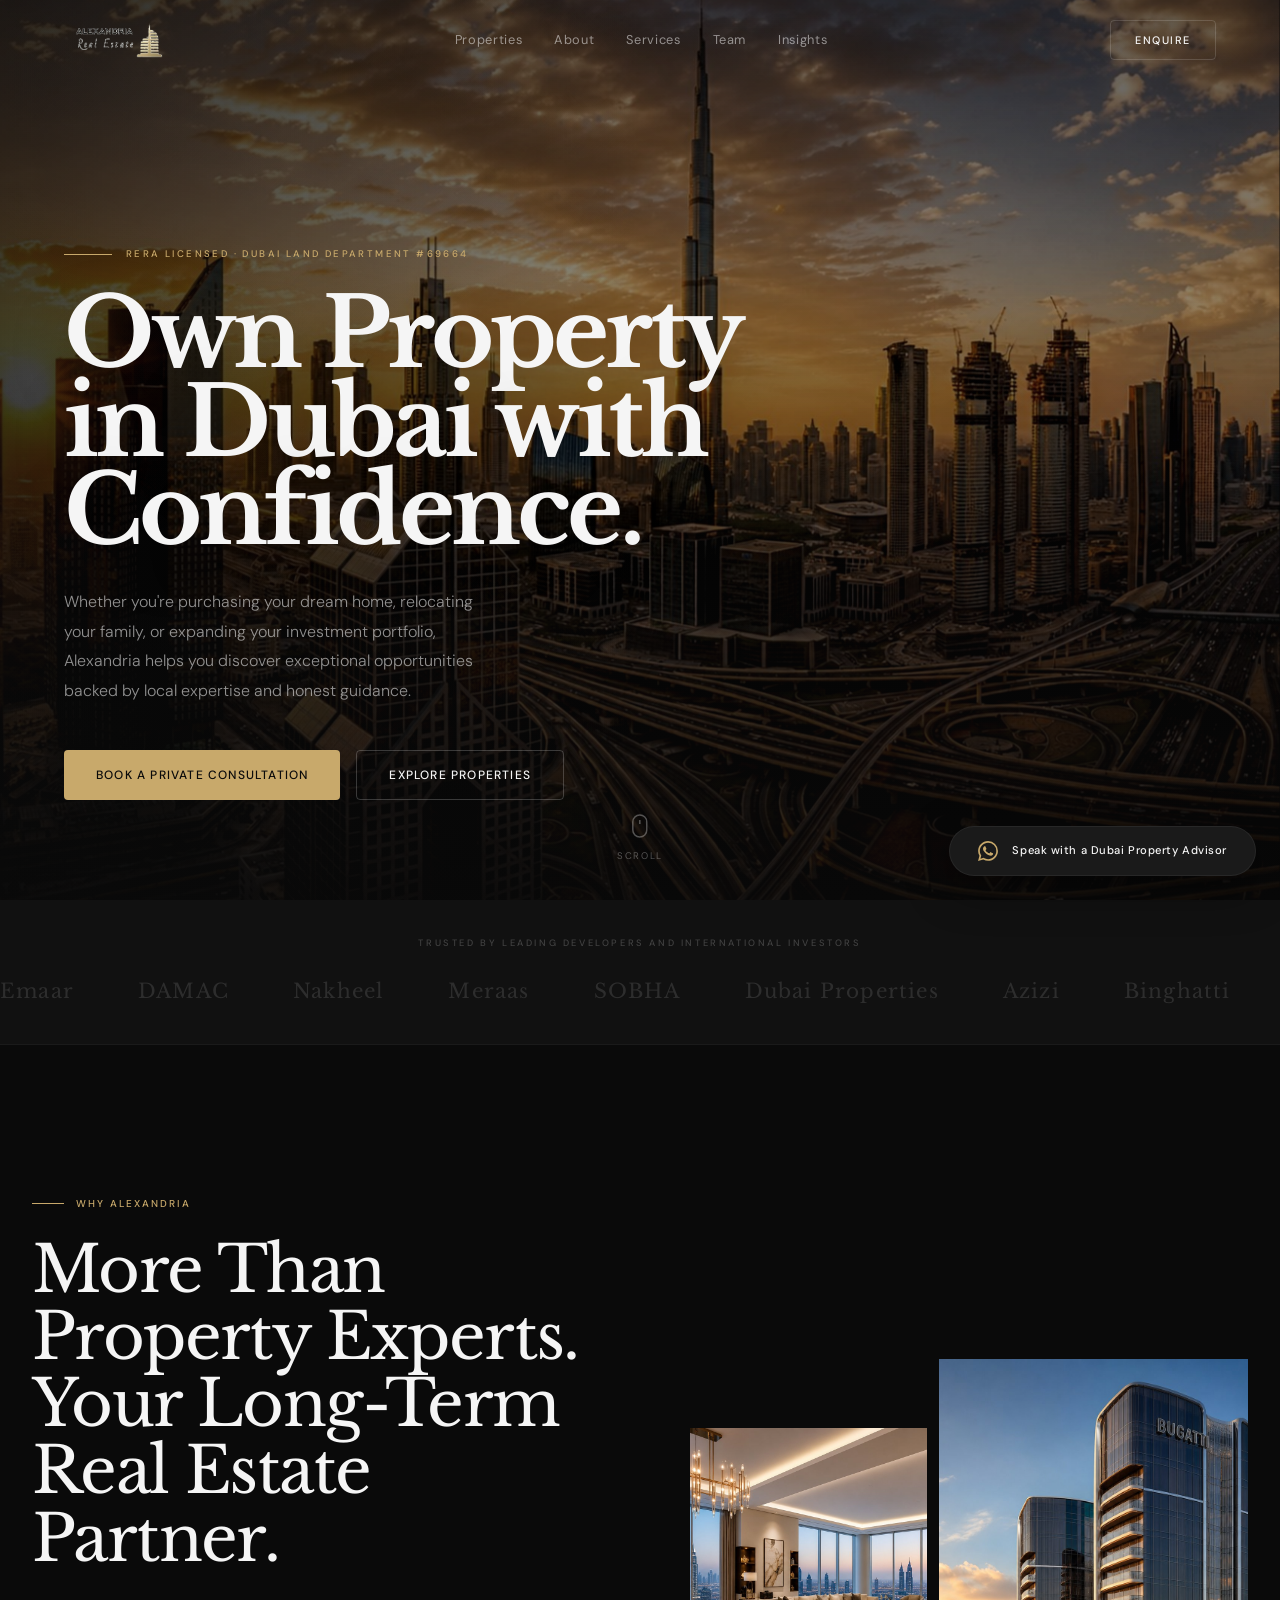
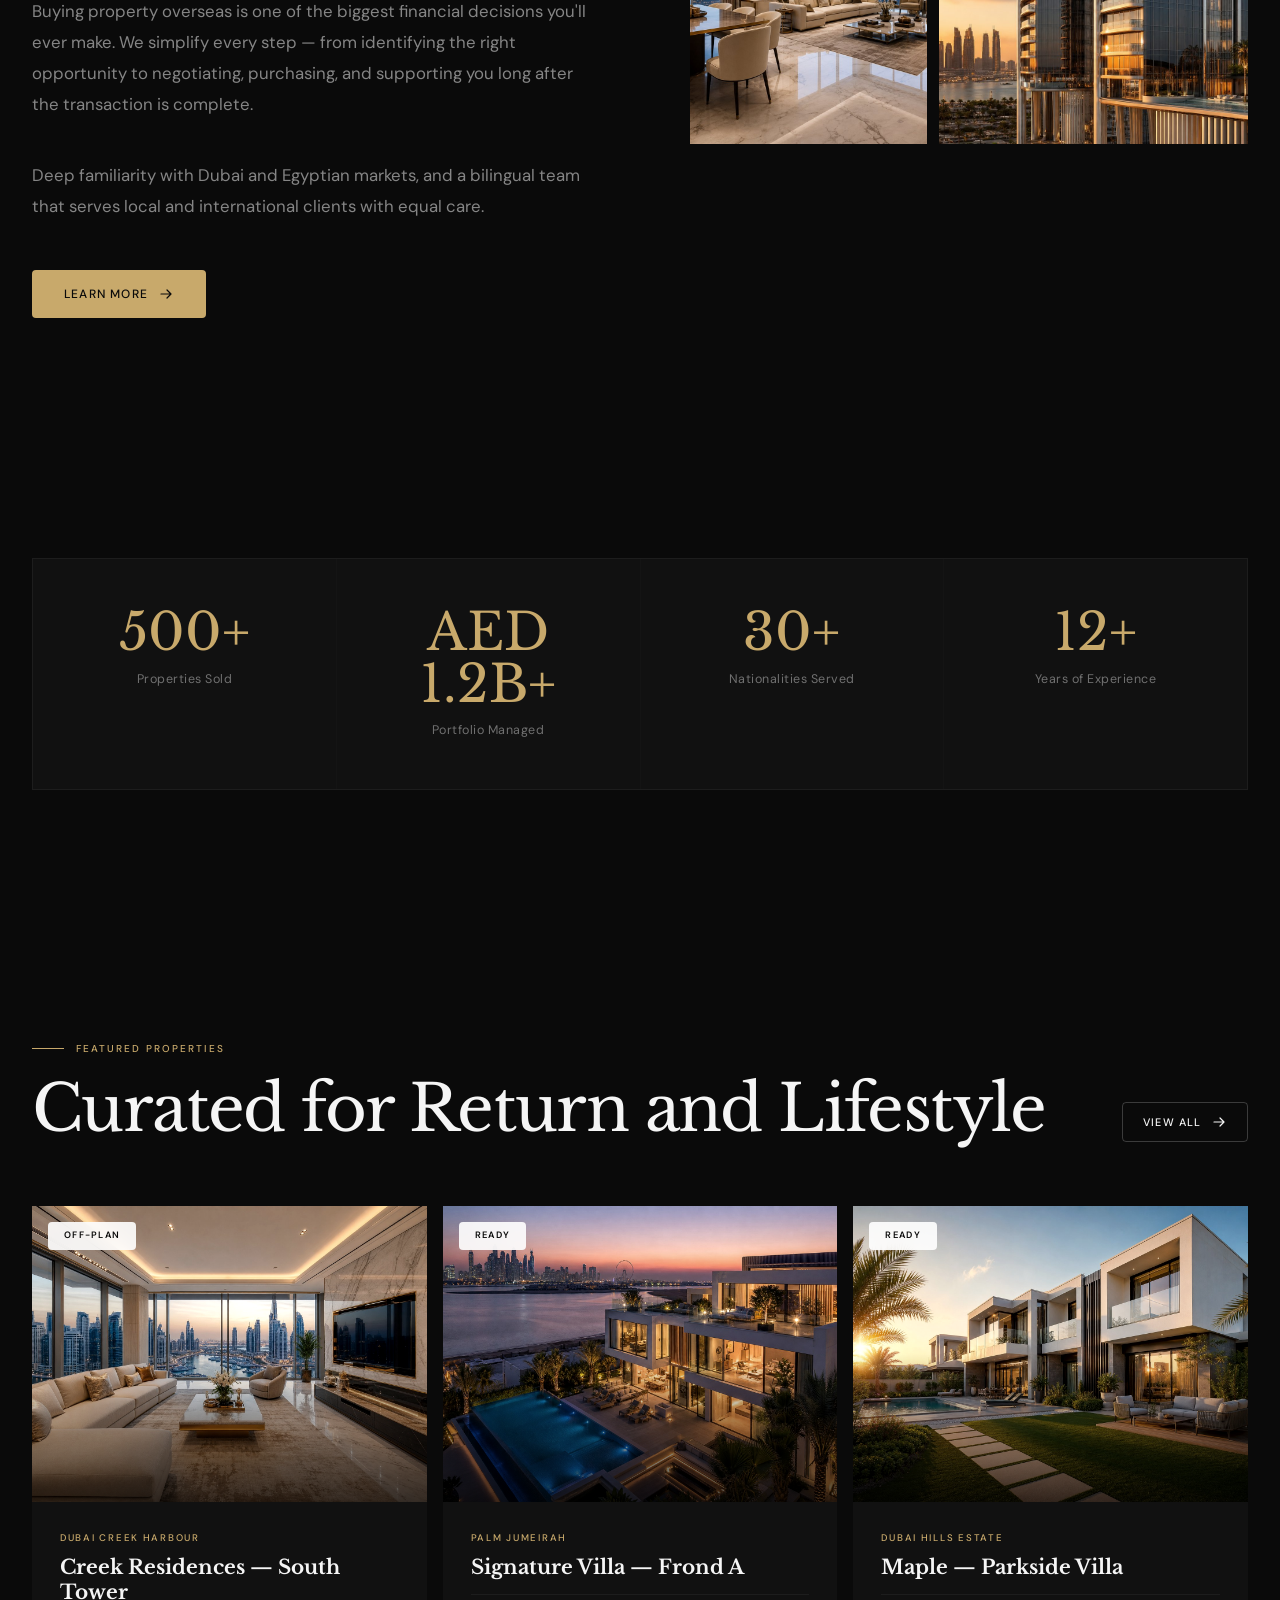
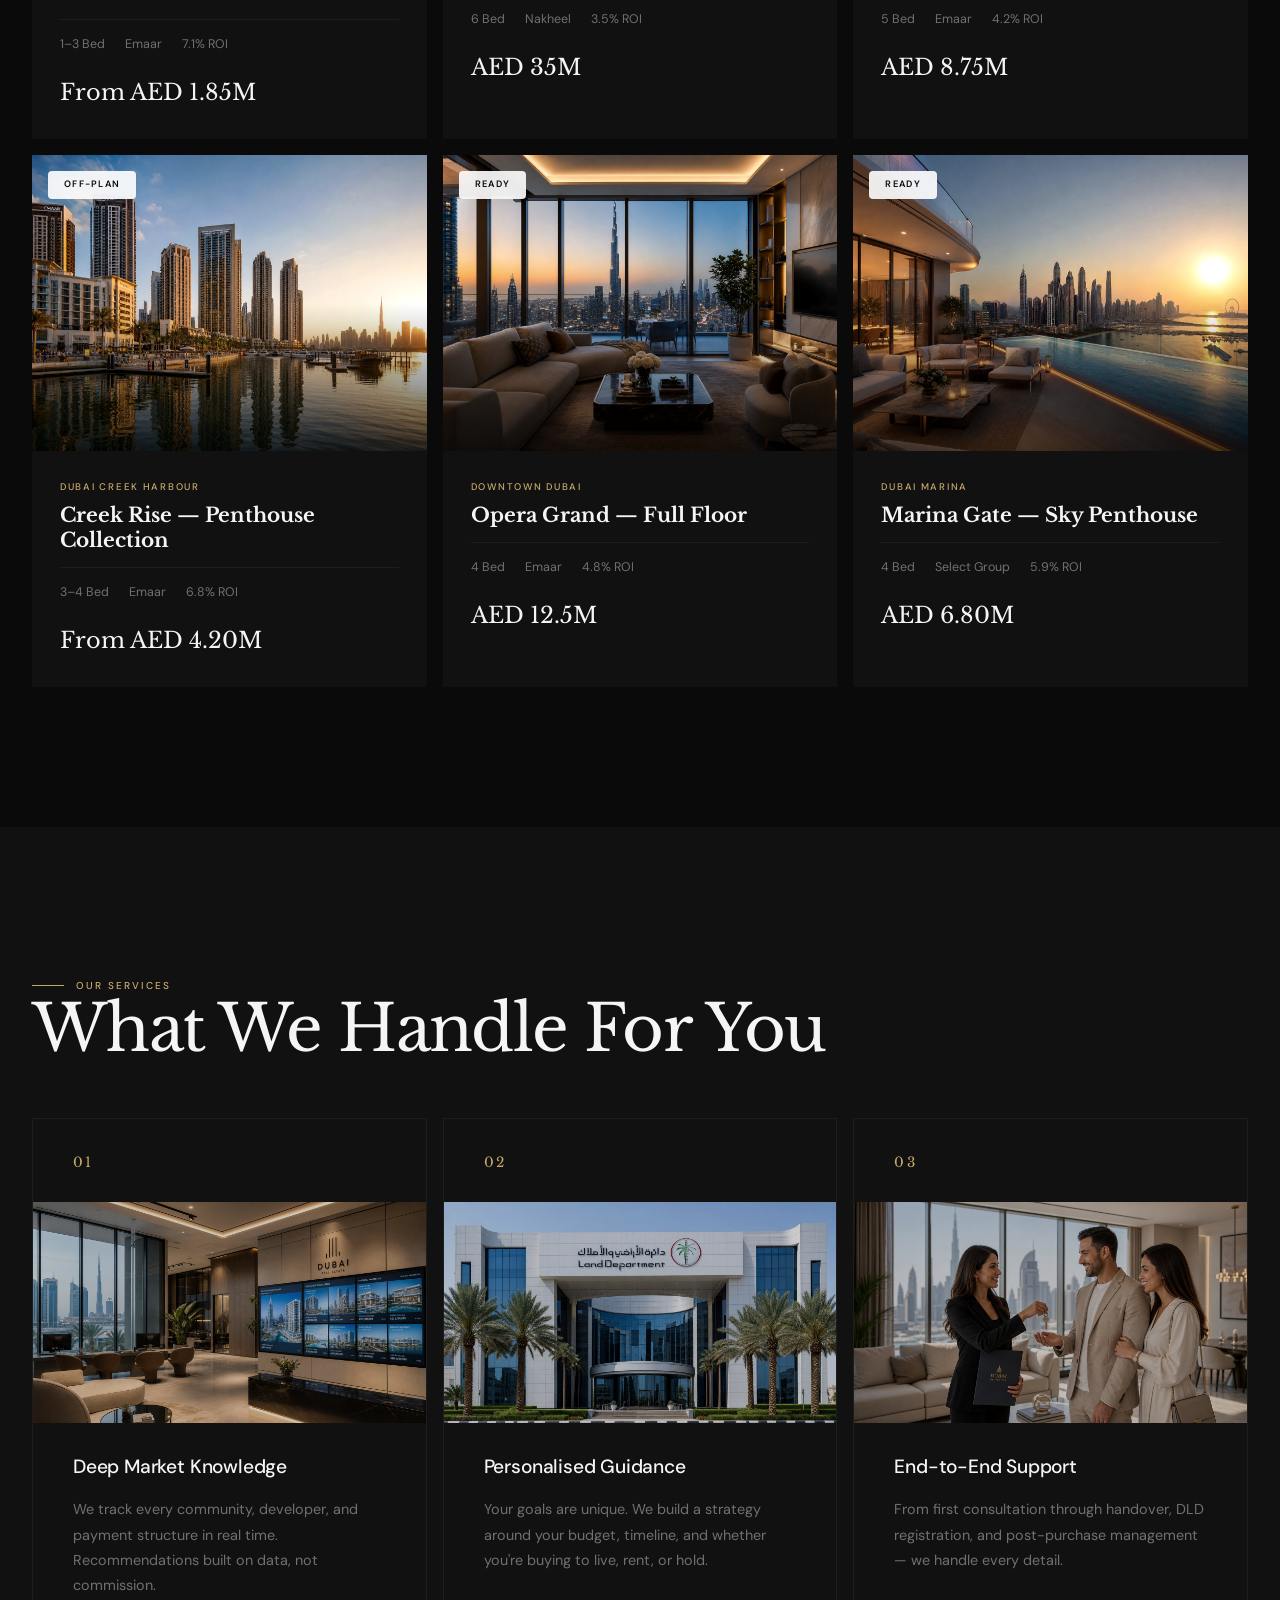
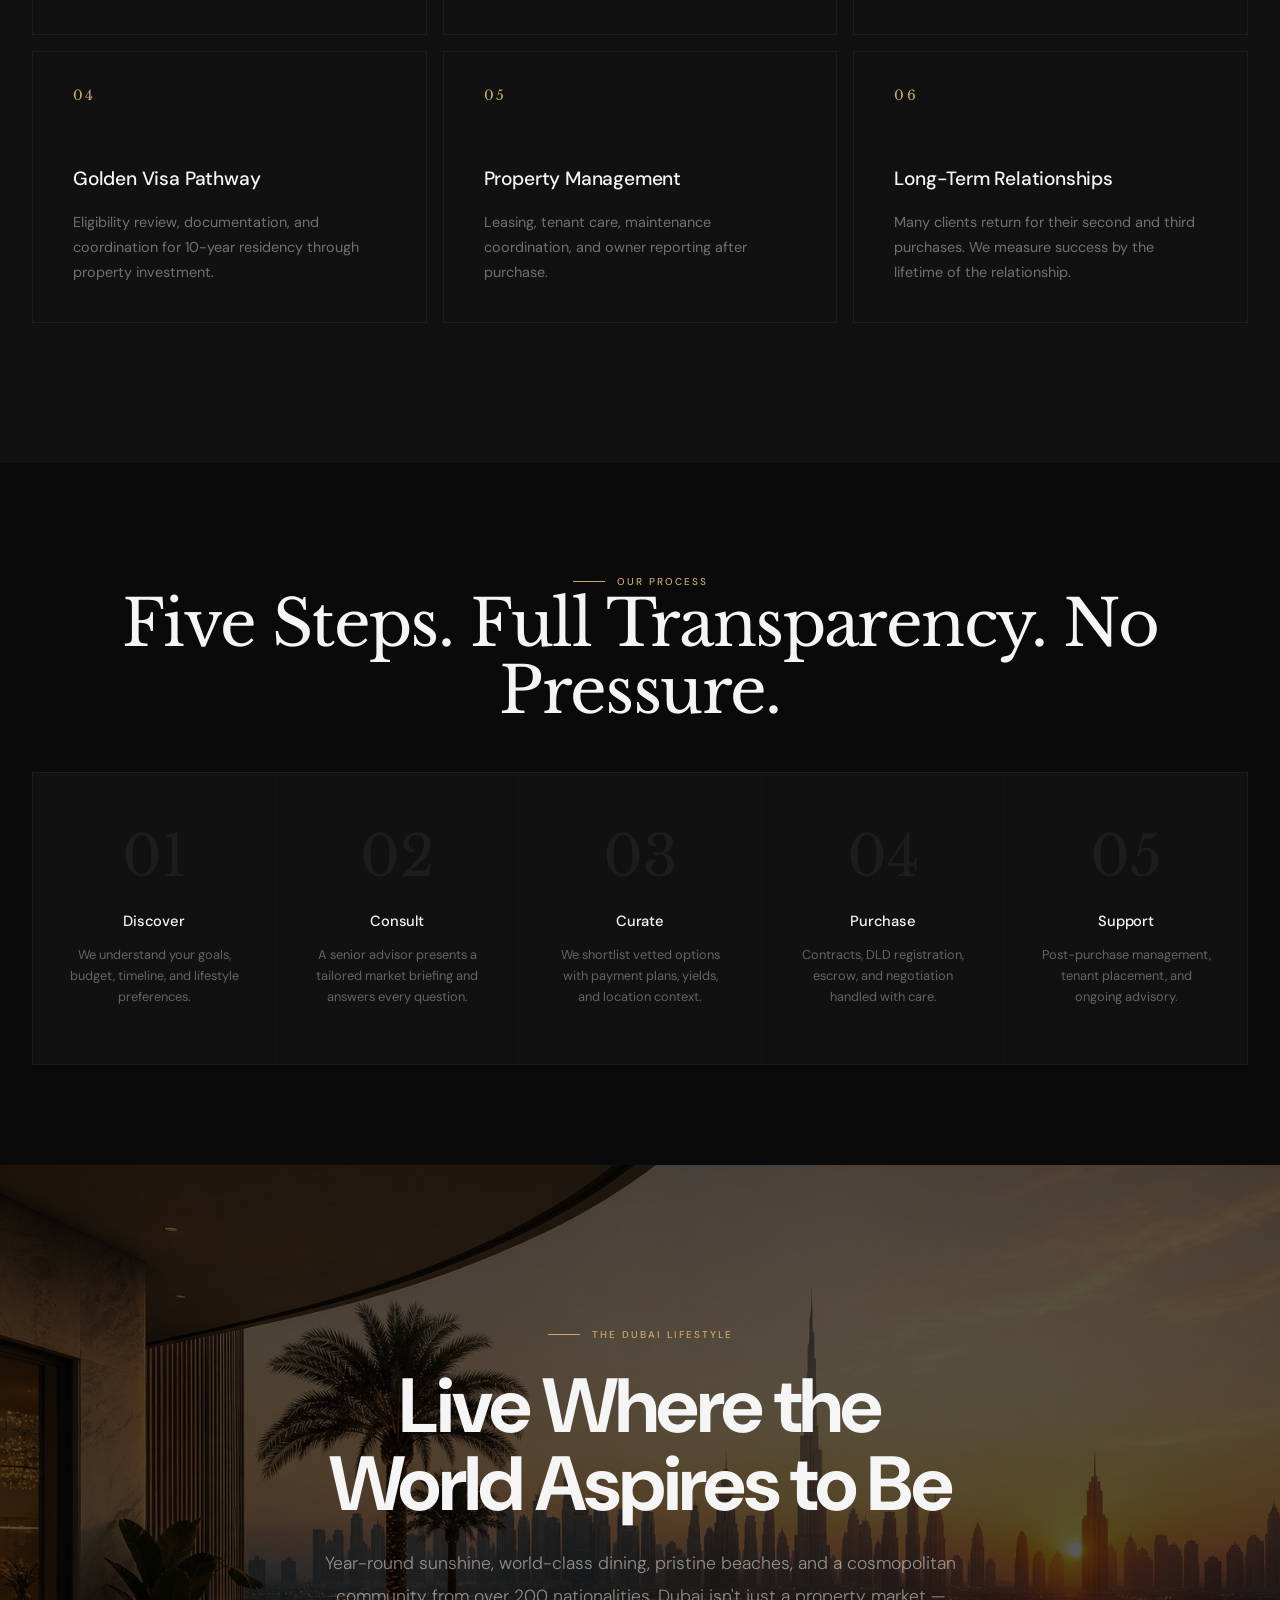
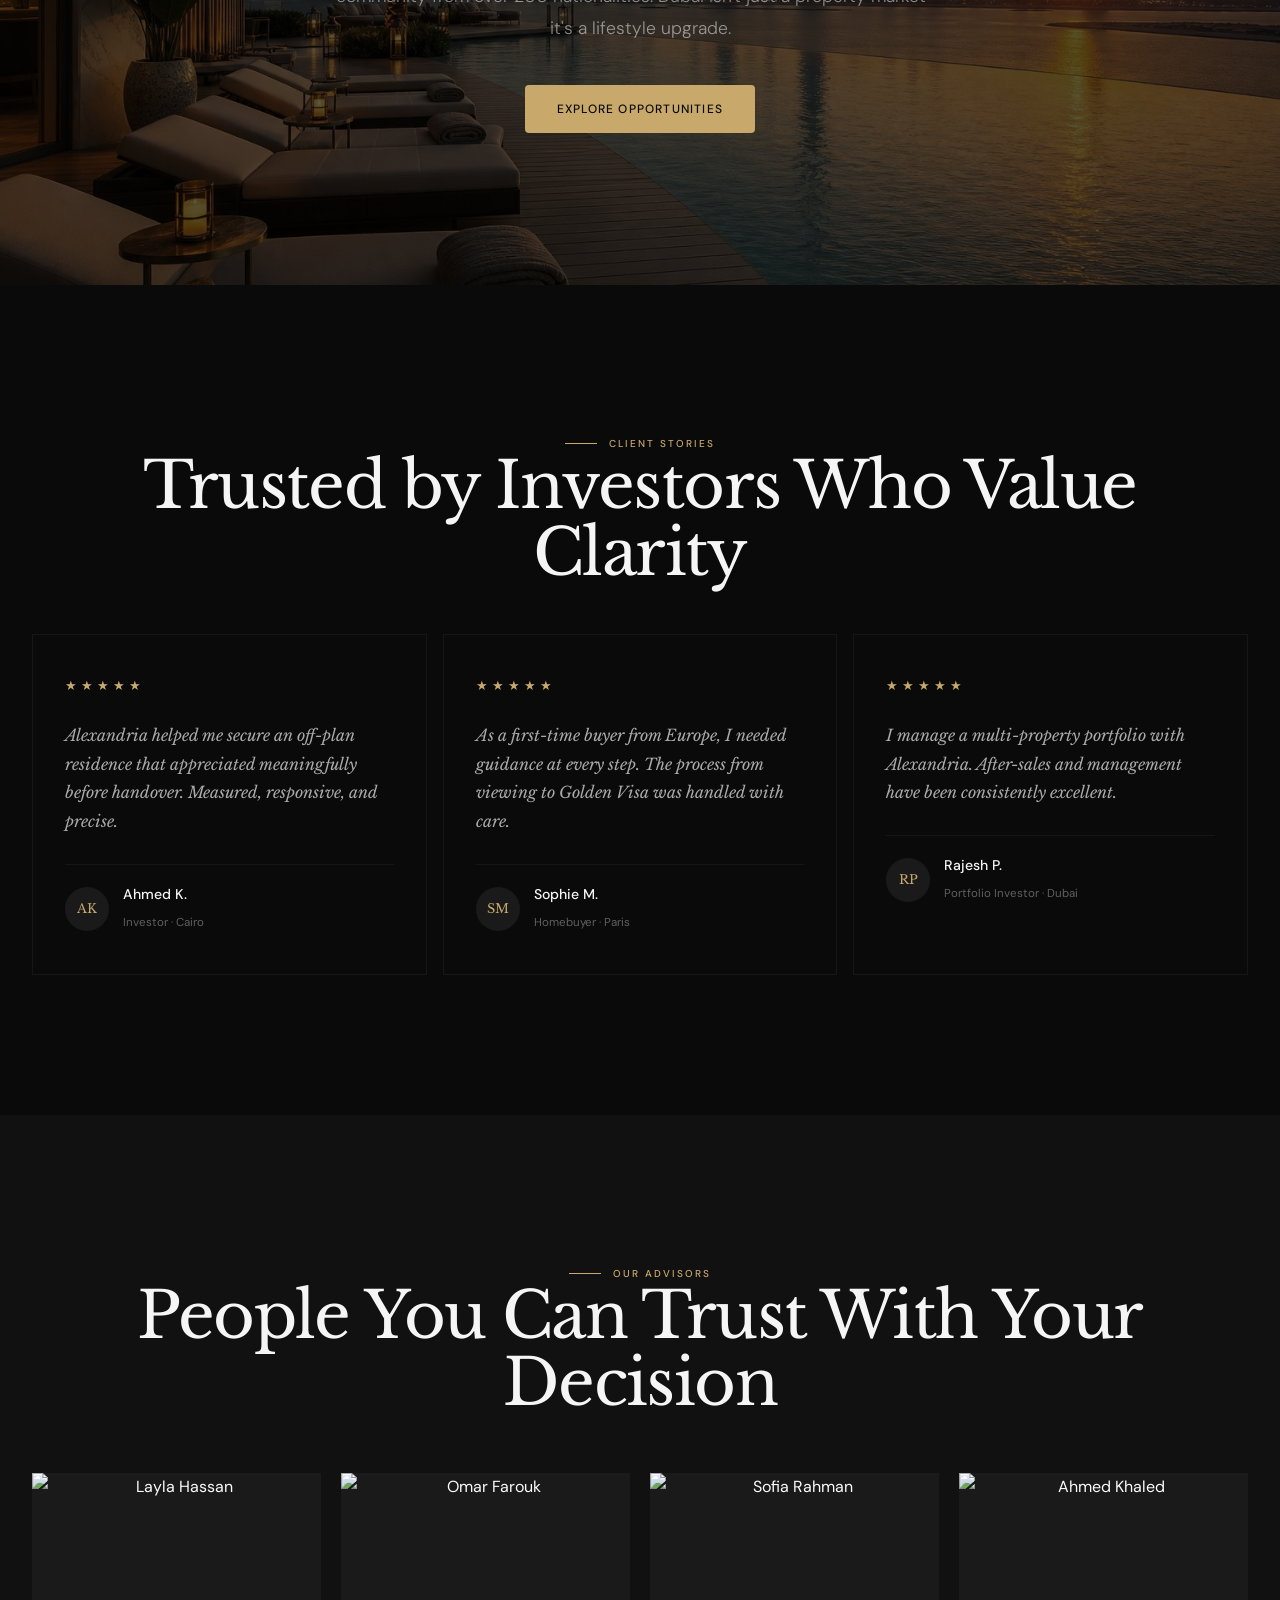
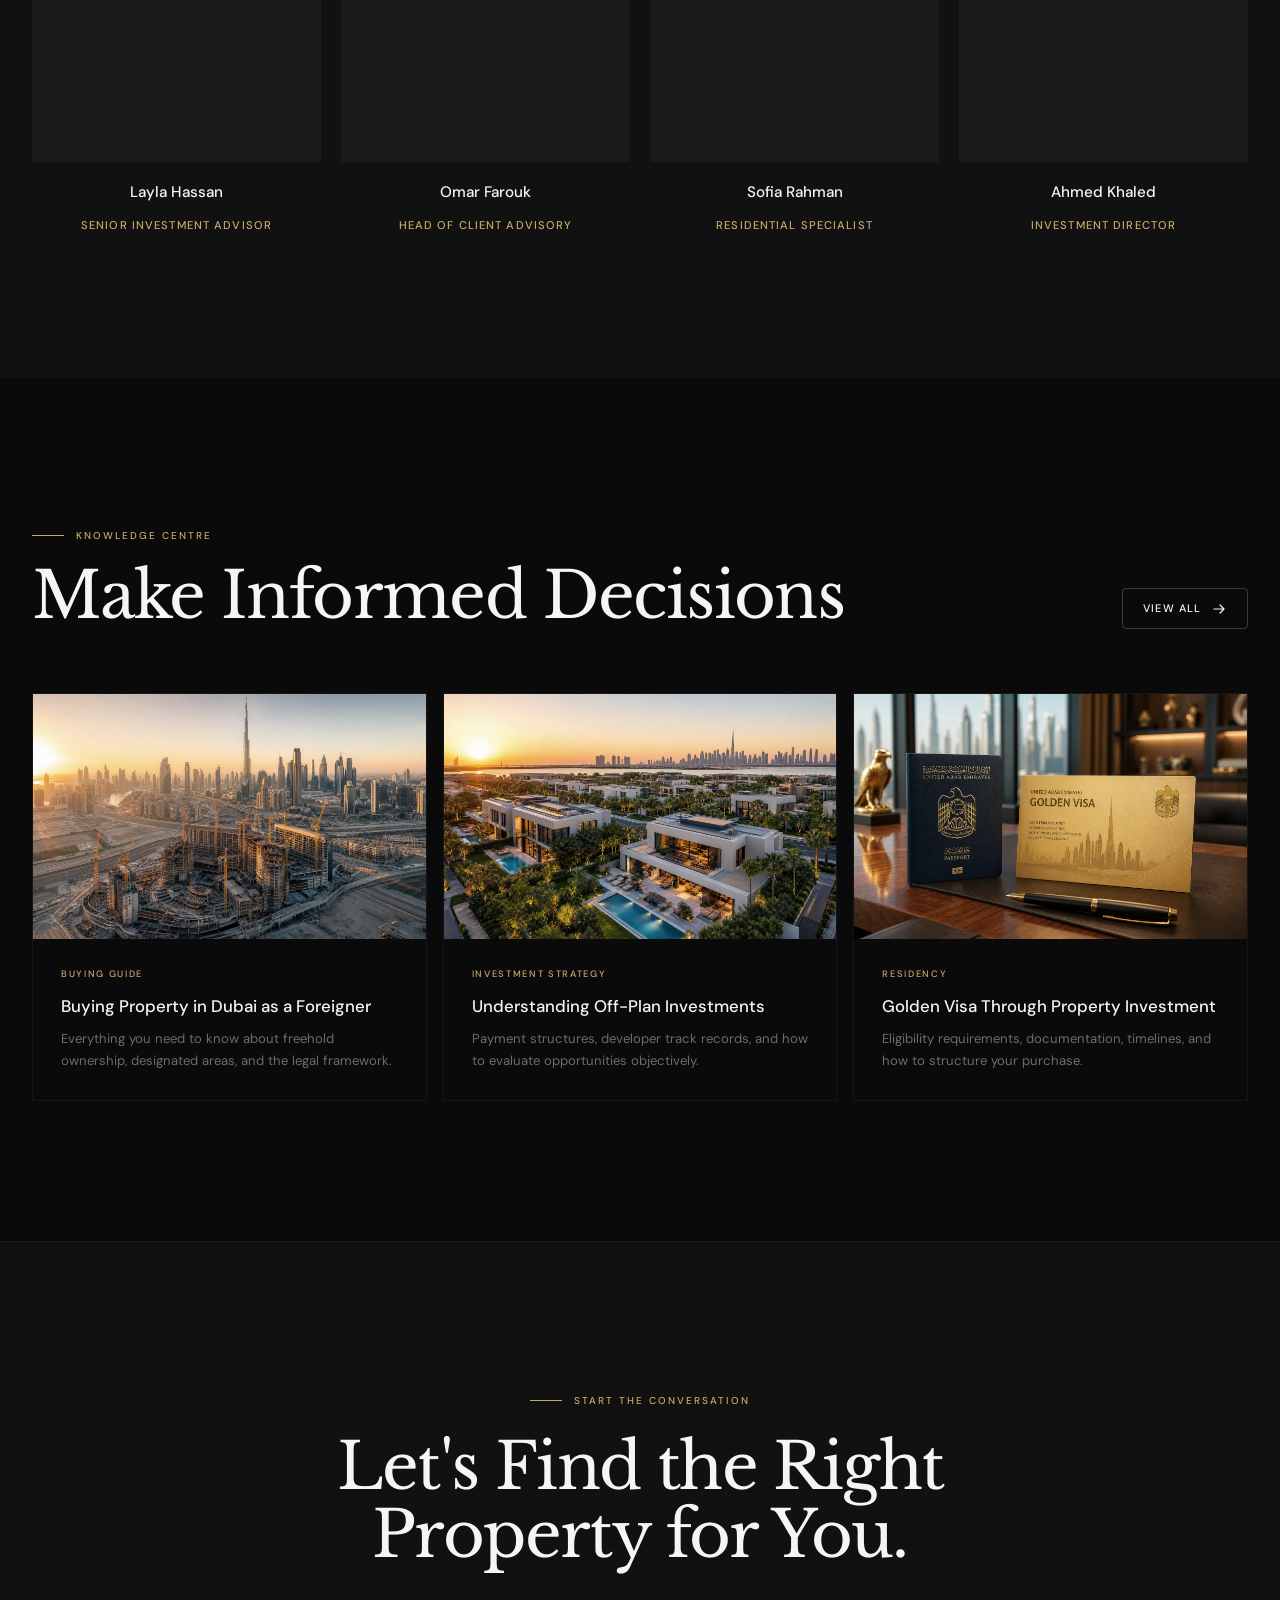
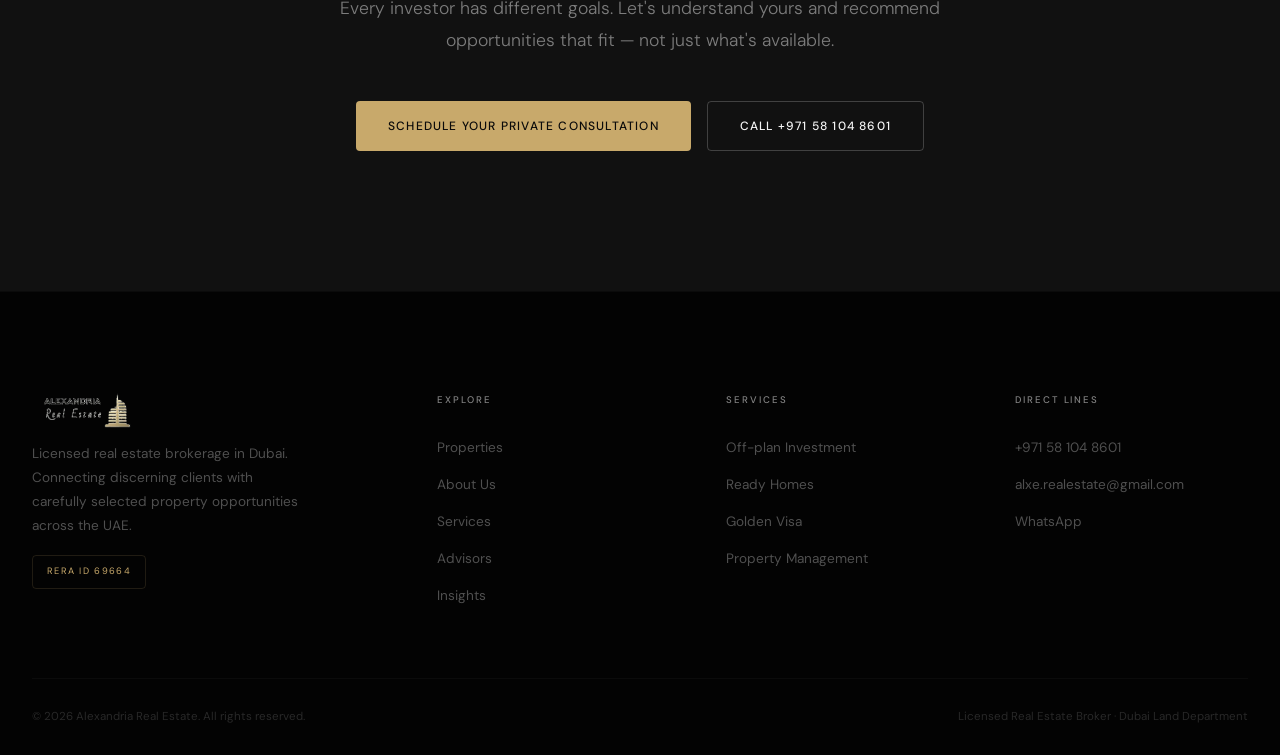
==== index.html @ f1505b48 "Add AI-generated images to fill dark spaces and enrich sections New images generated: - prop-4.jpg: " ====
<!DOCTYPE html>
<html lang="en">
<head>
<meta charset="UTF-8">
<meta name="viewport" content="width=device-width, initial-scale=1, viewport-fit=cover">
<title>Alexandria Real Estate | Dubai Luxury Property Consultancy</title>
<meta name="description" content="Buy property in Dubai with confidence. Alexandria Real Estate helps international investors, relocating families, and first-time buyers discover exceptional opportunities.">
<link rel="icon" type="image/png" href="assets/favicon.png">
<link rel="icon" type="image/png" sizes="16x16" href="assets/favicon-16x16.png">
<link rel="icon" type="image/png" sizes="32x32" href="assets/favicon-32x32.png">
<link rel="icon" type="image/png" sizes="48x48" href="assets/favicon-48x48.png">
<link rel="apple-touch-icon" sizes="180x180" href="assets/apple-touch-icon.png">
<link rel="icon" type="image/png" sizes="192x192" href="assets/android-chrome-192x192.png">
<link rel="icon" type="image/png" sizes="512x512" href="assets/android-chrome-512x512.png">
<meta name="theme-color" content="#0a0a0a">
<link rel="preconnect" href="https://fonts.googleapis.com">
<link rel="preconnect" href="https://fonts.gstatic.com" crossorigin>
<link href="https://fonts.googleapis.com/css2?family=DM+Sans:ital,opsz,wght@0,9..40,300;0,9..40,400;0,9..40,500;0,9..40,600;1,9..40,400&family=Libre+Baskerville:ital,wght@0,400;0,700;1,400&display=swap" rel="stylesheet">
<link rel="stylesheet" href="css/ui-enhancements.css">
</head>
<body>

<!-- ========== HEADER ========== -->
<header class="site-header" id="site-header">
  <div class="header-inner">
    <a href="/" class="logo">
      <img src="assets/logo.png" alt="Alexandria Real Estate" class="logo-img">
    </a>
    <nav class="nav-links">
      <a href="#properties">Properties</a>
      <a href="#about">About</a>
      <a href="#services">Services</a>
      <a href="#team">Team</a>
      <a href="#insights">Insights</a>
    </nav>
    <a href="#contact" class="header-enquire">Enquire</a>
    <button class="menu-toggle" aria-label="Menu" aria-expanded="false"><span></span><span></span><span></span></button>
  </div>
</header>
<div class="mobile-nav" id="mobile-nav" aria-hidden="true">
  <a href="#properties">Properties</a>
  <a href="#about">About</a>
  <a href="#services">Services</a>
  <a href="#team">Team</a>
  <a href="#insights">Insights</a>
  <a href="#contact">Enquire</a>
</div>

<!-- ========== HERO ========== -->
<section class="hero" id="hero">
  <div class="hero-slideshow">
    <div class="hero-slide active" style="background-image:url('images/hero-1.jpg')"></div>
    <div class="hero-slide" style="background-image:url('images/hero-2.jpg')"></div>
    <div class="hero-slide" style="background-image:url('images/hero-3.jpg')"></div>
    <div class="hero-slide" style="background-image:url('images/hero-4.jpg')"></div>
  </div>
  <div class="hero-overlay"></div>
  <div class="hero-content">
    <div class="hero-kicker"><span>RERA Licensed · Dubai Land Department #69664</span></div>
    <h1>Own Property in Dubai with Confidence.</h1>
    <div class="hero-body">
      <p>Whether you're purchasing your dream home, relocating your family, or expanding your investment portfolio, Alexandria helps you discover exceptional opportunities backed by local expertise and honest guidance.</p>
    </div>
    <div class="hero-actions">
      <a href="#contact" class="btn btn-primary">Book a Private Consultation</a>
      <a href="#properties" class="btn btn-outline">Explore Properties</a>
    </div>
  </div>
  <div class="hero-scroll">
    <svg width="16" height="24" viewBox="0 0 16 24" fill="none" stroke="currentColor" stroke-width="1.5"><rect x="1" y="1" width="14" height="22" rx="7"/><line x1="8" y1="6" x2="8" y2="10"/></svg>
    Scroll
  </div>
</section>

<!-- ========== TRUST BAR ========== -->
<div class="trust-bar">
  <div class="trust-bar-label">Trusted by leading developers and international investors</div>
  <div class="trust-bar-track">
    <div class="trust-bar-slide">
      <span>Emaar</span><span>DAMAC</span><span>Nakheel</span><span>Meraas</span><span>SOBHA</span><span>Dubai Properties</span><span>Azizi</span><span>Binghatti</span>
      <span>Emaar</span><span>DAMAC</span><span>Nakheel</span><span>Meraas</span><span>SOBHA</span><span>Dubai Properties</span><span>Azizi</span><span>Binghatti</span>
    </div>
  </div>
</div>

<!-- ========== ABOUT ========== -->
<section class="section" id="about">
  <div class="container-wide">
    <div class="about-split reveal">
      <div class="about-text">
        <div class="label">Why Alexandria</div>
        <h2 class="h1">More Than Property Experts.<br>Your Long-Term Real Estate Partner.</h2>
        <p>Buying property overseas is one of the biggest financial decisions you'll ever make. We simplify every step — from identifying the right opportunity to negotiating, purchasing, and supporting you long after the transaction is complete.</p>
        <p>Deep familiarity with Dubai and Egyptian markets, and a bilingual team that serves local and international clients with equal care.</p>
        <a href="#contact" class="btn btn-primary" style="margin-top:8px">Learn More <svg viewBox="0 0 16 16" fill="none"><path d="M3 8h10M9 4l4 4-4 4" stroke="currentColor" stroke-width="1.2" stroke-linecap="round" stroke-linejoin="round"/></svg></a>
      </div>
      <div class="about-images">
        <div class="about-img about-img-tall">
          <img src="images/about-interior.jpg" alt="Luxury Dubai interior" loading="lazy">
        </div>
        <div class="about-img about-img-wide">
          <img src="images/about-building.jpg" alt="Dubai architecture" loading="lazy">
        </div>
      </div>
    </div>
  </div>
</section>

<!-- ========== STATS ========== -->
<section class="section-sm">
  <div class="container-wide">
    <div class="stats-row reveal">
      <div class="stat-item"><div class="stat-value">500+</div><div class="stat-label">Properties Sold</div></div>
      <div class="stat-item"><div class="stat-value">AED 1.2B+</div><div class="stat-label">Portfolio Managed</div></div>
      <div class="stat-item"><div class="stat-value">30+</div><div class="stat-label">Nationalities Served</div></div>
      <div class="stat-item"><div class="stat-value">12+</div><div class="stat-label">Years of Experience</div></div>
    </div>
  </div>
</section>

<!-- ========== FEATURED PROPERTIES ========== -->
<section class="section" id="properties">
  <div class="container-wide">
    <div class="featured-header reveal">
      <div>
        <div class="label">Featured Properties</div>
        <h2 class="h1">Curated for Return and Lifestyle</h2>
      </div>
      <a href="#contact" class="btn btn-outline btn-sm">View All <svg viewBox="0 0 16 16" fill="none"><path d="M3 8h10M9 4l4 4-4 4" stroke="currentColor" stroke-width="1.2" stroke-linecap="round" stroke-linejoin="round"/></svg></a>
    </div>
    <div class="prop-grid reveal">
      <a href="#contact" class="prop-card">
        <div class="prop-media">
          <img src="images/prop-1.jpg" alt="Creek Residences" loading="lazy">
          <div class="prop-overlay"></div>
          <span class="prop-badge">Off-plan</span>
        </div>
        <div class="prop-body">
          <div class="prop-community">Dubai Creek Harbour</div>
          <h3 class="prop-name">Creek Residences — South Tower</h3>
          <div class="prop-meta">
            <span>1–3 Bed</span>
            <span>Emaar</span>
            <span>7.1% ROI</span>
          </div>
          <div class="prop-price">From AED 1.85M</div>
        </div>
      </a>
      <a href="#contact" class="prop-card">
        <div class="prop-media">
          <img src="images/prop-2.jpg" alt="Palm Villa" loading="lazy">
          <div class="prop-overlay"></div>
          <span class="prop-badge">Ready</span>
        </div>
        <div class="prop-body">
          <div class="prop-community">Palm Jumeirah</div>
          <h3 class="prop-name">Signature Villa — Frond A</h3>
          <div class="prop-meta">
            <span>6 Bed</span>
            <span>Nakheel</span>
            <span>3.5% ROI</span>
          </div>
          <div class="prop-price">AED 35M</div>
        </div>
      </a>
      <a href="#contact" class="prop-card">
        <div class="prop-media">
          <img src="images/prop-3.jpg" alt="Dubai Hills Villa" loading="lazy">
          <div class="prop-overlay"></div>
          <span class="prop-badge">Ready</span>
        </div>
        <div class="prop-body">
          <div class="prop-community">Dubai Hills Estate</div>
          <h3 class="prop-name">Maple — Parkside Villa</h3>
          <div class="prop-meta">
            <span>5 Bed</span>
            <span>Emaar</span>
            <span>4.2% ROI</span>
          </div>
          <div class="prop-price">AED 8.75M</div>
        </div>
      </a>
      <a href="#contact" class="prop-card">
        <div class="prop-media">
          <img src="images/prop-4.jpg" alt="Creek Harbour" loading="lazy">
          <div class="prop-overlay"></div>
          <span class="prop-badge">Off-plan</span>
        </div>
        <div class="prop-body">
          <div class="prop-community">Dubai Creek Harbour</div>
          <h3 class="prop-name">Creek Rise — Penthouse Collection</h3>
          <div class="prop-meta">
            <span>3–4 Bed</span>
            <span>Emaar</span>
            <span>6.8% ROI</span>
          </div>
          <div class="prop-price">From AED 4.20M</div>
        </div>
      </a>
      <a href="#contact" class="prop-card">
        <div class="prop-media">
          <img src="images/prop-5.jpg" alt="Downtown Apartment" loading="lazy">
          <div class="prop-overlay"></div>
          <span class="prop-badge">Ready</span>
        </div>
        <div class="prop-body">
          <div class="prop-community">Downtown Dubai</div>
          <h3 class="prop-name">Opera Grand — Full Floor</h3>
          <div class="prop-meta">
            <span>4 Bed</span>
            <span>Emaar</span>
            <span>4.8% ROI</span>
          </div>
          <div class="prop-price">AED 12.5M</div>
        </div>
      </a>
      <a href="#contact" class="prop-card">
        <div class="prop-media">
          <img src="images/prop-6.jpg" alt="Marina Penthouse" loading="lazy">
          <div class="prop-overlay"></div>
          <span class="prop-badge">Ready</span>
        </div>
        <div class="prop-body">
          <div class="prop-community">Dubai Marina</div>
          <h3 class="prop-name">Marina Gate — Sky Penthouse</h3>
          <div class="prop-meta">
            <span>4 Bed</span>
            <span>Select Group</span>
            <span>5.9% ROI</span>
          </div>
          <div class="prop-price">AED 6.80M</div>
        </div>
      </a>
    </div>
  </div>
</section>

<!-- ========== SERVICES ========== -->
<section class="section" id="services" style="background:var(--dark)">
  <div class="container-wide">
    <div class="section-header reveal" style="margin-bottom:56px">
      <div class="label">Our Services</div>
      <h2 class="h1">What We Handle For You</h2>
    </div>
    <div class="services-grid reveal">
      <div class="service-card">
        <div class="service-num">01</div>
        <div class="service-img"><img src="images/service-1.jpg" alt="Market analysis" loading="lazy"></div>
        <h3>Deep Market Knowledge</h3>
        <p>We track every community, developer, and payment structure in real time. Recommendations built on data, not commission.</p>
      </div>
      <div class="service-card">
        <div class="service-num">02</div>
        <div class="service-img"><img src="images/service-2.jpg" alt="Legal process" loading="lazy"></div>
        <h3>Personalised Guidance</h3>
        <p>Your goals are unique. We build a strategy around your budget, timeline, and whether you're buying to live, rent, or hold.</p>
      </div>
      <div class="service-card">
        <div class="service-num">03</div>
        <div class="service-img"><img src="images/service-3.jpg" alt="Property handover" loading="lazy"></div>
        <h3>End-to-End Support</h3>
        <p>From first consultation through handover, DLD registration, and post-purchase management — we handle every detail.</p>
      </div>
      <div class="service-card">
        <div class="service-num">04</div>
        <h3>Golden Visa Pathway</h3>
        <p>Eligibility review, documentation, and coordination for 10-year residency through property investment.</p>
      </div>
      <div class="service-card">
        <div class="service-num">05</div>
        <h3>Property Management</h3>
        <p>Leasing, tenant care, maintenance coordination, and owner reporting after purchase.</p>
      </div>
      <div class="service-card">
        <div class="service-num">06</div>
        <h3>Long-Term Relationships</h3>
        <p>Many clients return for their second and third purchases. We measure success by the lifetime of the relationship.</p>
      </div>
    </div>
  </div>
</section>

<!-- ========== PROCESS ========== -->
<section class="section-sm">
  <div class="container-wide">
    <div class="section-header centered reveal" style="text-align:center;margin-bottom:48px">
      <div class="label">Our Process</div>
      <h2 class="h1">Five Steps. Full Transparency. No Pressure.</h2>
    </div>
    <div class="process-grid reveal">
      <div class="process-step">
        <div class="process-num">01</div>
        <h4>Discover</h4>
        <p>We understand your goals, budget, timeline, and lifestyle preferences.</p>
      </div>
      <div class="process-step">
        <div class="process-num">02</div>
        <h4>Consult</h4>
        <p>A senior advisor presents a tailored market briefing and answers every question.</p>
      </div>
      <div class="process-step">
        <div class="process-num">03</div>
        <h4>Curate</h4>
        <p>We shortlist vetted options with payment plans, yields, and location context.</p>
      </div>
      <div class="process-step">
        <div class="process-num">04</div>
        <h4>Purchase</h4>
        <p>Contracts, DLD registration, escrow, and negotiation handled with care.</p>
      </div>
      <div class="process-step">
        <div class="process-num">05</div>
        <h4>Support</h4>
        <p>Post-purchase management, tenant placement, and ongoing advisory.</p>
      </div>
    </div>
  </div>
</section>

<!-- ========== LIFESTYLE ========== -->
<section class="lifestyle-section">
  <div class="lifestyle-bg">
    <img src="images/lifestyle.jpg" alt="Dubai luxury lifestyle" loading="lazy">
  </div>
  <div class="lifestyle-content reveal">
    <div class="label">The Dubai Lifestyle</div>
    <h2>Live Where the World Aspires to Be</h2>
    <p>Year-round sunshine, world-class dining, pristine beaches, and a cosmopolitan community from over 200 nationalities. Dubai isn't just a property market — it's a lifestyle upgrade.</p>
    <a href="#contact" class="btn btn-primary">Explore Opportunities</a>
  </div>
</section>

<!-- ========== TESTIMONIALS ========== -->
<section class="section" id="testimonials">
  <div class="container-wide">
    <div class="section-header centered reveal" style="text-align:center;margin-bottom:48px">
      <div class="label">Client Stories</div>
      <h2 class="h1">Trusted by Investors Who Value Clarity</h2>
    </div>
    <div class="testimonials-grid reveal">
      <div class="testimonial-card">
        <div class="testimonial-stars">★★★★★</div>
        <blockquote>Alexandria helped me secure an off-plan residence that appreciated meaningfully before handover. Measured, responsive, and precise.</blockquote>
        <div class="testimonial-author">
          <div class="testimonial-avatar">AK</div>
          <div class="testimonial-info"><strong>Ahmed K.</strong><span>Investor · Cairo</span></div>
        </div>
      </div>
      <div class="testimonial-card">
        <div class="testimonial-stars">★★★★★</div>
        <blockquote>As a first-time buyer from Europe, I needed guidance at every step. The process from viewing to Golden Visa was handled with care.</blockquote>
        <div class="testimonial-author">
          <div class="testimonial-avatar">SM</div>
          <div class="testimonial-info"><strong>Sophie M.</strong><span>Homebuyer · Paris</span></div>
        </div>
      </div>
      <div class="testimonial-card">
        <div class="testimonial-stars">★★★★★</div>
        <blockquote>I manage a multi-property portfolio with Alexandria. After-sales and management have been consistently excellent.</blockquote>
        <div class="testimonial-author">
          <div class="testimonial-avatar">RP</div>
          <div class="testimonial-info"><strong>Rajesh P.</strong><span>Portfolio Investor · Dubai</span></div>
        </div>
      </div>
    </div>
  </div>
</section>

<!-- ========== TEAM ========== -->
<section class="section" id="team" style="background:var(--dark)">
  <div class="container-wide">
    <div class="section-header centered reveal" style="text-align:center;margin-bottom:56px">
      <div class="label">Our Advisors</div>
      <h2 class="h1">People You Can Trust With Your Decision</h2>
    </div>
    <div class="team-grid reveal">
      <div class="team-card">
        <div class="team-photo">
          <img src="https://framerusercontent.com/images/HMFX014d4Hl4envjtSU5sIyZR0.jpg?width=465&height=600" alt="Layla Hassan" loading="lazy">
        </div>
        <h4>Layla Hassan</h4>
        <span class="role">Senior Investment Advisor</span>
      </div>
      <div class="team-card">
        <div class="team-photo">
          <img src="https://framerusercontent.com/images/nfxlBHUxQvl6XCstMZeJDSVuqoU.jpg?width=465&height=600" alt="Omar Farouk" loading="lazy">
        </div>
        <h4>Omar Farouk</h4>
        <span class="role">Head of Client Advisory</span>
      </div>
      <div class="team-card">
        <div class="team-photo">
          <img src="https://framerusercontent.com/images/Q5EnLEm9sjAUlyOVx7rFXRajiM.jpg?width=465&height=600" alt="Sofia Rahman" loading="lazy">
        </div>
        <h4>Sofia Rahman</h4>
        <span class="role">Residential Specialist</span>
      </div>
      <div class="team-card">
        <div class="team-photo">
          <img src="https://framerusercontent.com/images/69u2DSWP1f3IejM6Y2hx3C1fygc.jpg?width=465&height=600" alt="Ahmed Khaled" loading="lazy">
        </div>
        <h4>Ahmed Khaled</h4>
        <span class="role">Investment Director</span>
      </div>
    </div>
  </div>
</section>

<!-- ========== INSIGHTS ========== -->
<section class="section" id="insights">
  <div class="container-wide">
    <div class="featured-header reveal">
      <div>
        <div class="label">Knowledge Centre</div>
        <h2 class="h1">Make Informed Decisions</h2>
      </div>
      <a href="#contact" class="btn btn-outline btn-sm">View All <svg viewBox="0 0 16 16" fill="none"><path d="M3 8h10M9 4l4 4-4 4" stroke="currentColor" stroke-width="1.2" stroke-linecap="round" stroke-linejoin="round"/></svg></a>
    </div>
    <div class="insights-grid reveal">
      <a href="#contact" class="insight-card">
        <div class="insight-img">
          <img src="images/insight-1.jpg" alt="Buying guide" loading="lazy">
        </div>
        <div class="insight-body">
          <div class="insight-category">Buying Guide</div>
          <h3>Buying Property in Dubai as a Foreigner</h3>
          <p>Everything you need to know about freehold ownership, designated areas, and the legal framework.</p>
        </div>
      </a>
      <a href="#contact" class="insight-card">
        <div class="insight-img">
          <img src="images/insight-2.jpg" alt="Off-plan guide" loading="lazy">
        </div>
        <div class="insight-body">
          <div class="insight-category">Investment Strategy</div>
          <h3>Understanding Off-Plan Investments</h3>
          <p>Payment structures, developer track records, and how to evaluate opportunities objectively.</p>
        </div>
      </a>
      <a href="#contact" class="insight-card">
        <div class="insight-img">
          <img src="images/insight-3.jpg" alt="Golden Visa guide" loading="lazy">
        </div>
        <div class="insight-body">
          <div class="insight-category">Residency</div>
          <h3>Golden Visa Through Property Investment</h3>
          <p>Eligibility requirements, documentation, timelines, and how to structure your purchase.</p>
        </div>
      </a>
    </div>
  </div>
</section>

<!-- ========== CTA ========== -->
<section class="section cta-section" id="contact">
  <div class="container">
    <div class="cta-content reveal">
      <div class="label">Start the Conversation</div>
      <h2 class="h1">Let's Find the Right Property for You.</h2>
      <p>Every investor has different goals. Let's understand yours and recommend opportunities that fit — not just what's available.</p>
      <div class="cta-actions">
        <a href="https://api.whatsapp.com/send?phone=971581048601&text=Hello%20Alexandria%20RE.%20I'd%20like%20to%20schedule%20a%20private%20consultation." class="btn btn-primary" target="_blank" rel="noopener">Schedule Your Private Consultation</a>
        <a href="tel:+971581048601" class="btn btn-outline">Call +971 58 104 8601</a>
      </div>
    </div>
  </div>
</section>

<!-- ========== FOOTER ========== -->
<footer class="site-footer">
  <div class="container-wide">
    <div class="footer-grid">
      <div class="footer-brand">
        <a href="/" class="logo" aria-label="Alexandria Real Estate Home">
          <img src="assets/logo.png" alt="Alexandria Real Estate" class="logo-img">
        </a>
        <p>Licensed real estate brokerage in Dubai. Connecting discerning clients with carefully selected property opportunities across the UAE.</p>
        <span class="rera-badge">RERA ID 69664</span>
      </div>
      <div class="footer-col">
        <h4>Explore</h4>
        <a href="#properties">Properties</a>
        <a href="#about">About Us</a>
        <a href="#services">Services</a>
        <a href="#team">Advisors</a>
        <a href="#insights">Insights</a>
      </div>
      <div class="footer-col">
        <h4>Services</h4>
        <a href="#contact">Off-plan Investment</a>
        <a href="#contact">Ready Homes</a>
        <a href="#contact">Golden Visa</a>
        <a href="#contact">Property Management</a>
      </div>
      <div class="footer-col">
        <h4>Direct Lines</h4>
        <a href="tel:+971581048601">+971 58 104 8601</a>
        <a href="mailto:alxe.realestate@gmail.com">alxe.realestate@gmail.com</a>
        <a href="https://api.whatsapp.com/send?phone=971581048601" target="_blank" rel="noopener">WhatsApp</a>
      </div>
    </div>
    <div class="footer-bottom">
      <span>© 2026 Alexandria Real Estate. All rights reserved.</span>
      <span>Licensed Real Estate Broker · Dubai Land Department</span>
    </div>
  </div>
</footer>

<!-- WhatsApp Float -->
<a href="https://api.whatsapp.com/send?phone=971581048601&text=Hello%20Alexandria%20RE.%20I%20visited%20your%20website%20regarding%20Dubai%20property." class="wa-float" target="_blank" rel="noopener" aria-label="Chat on WhatsApp">
  <svg viewBox="0 0 24 24" fill="currentColor"><path d="M17.472 14.382c-.297-.149-1.758-.867-2.03-.967-.273-.099-.471-.148-.67.15-.197.297-.767.966-.94 1.164-.173.199-.347.223-.644.075-.297-.15-1.255-.463-2.39-1.475-.883-.788-1.48-1.761-1.653-2.059-.173-.297-.018-.458.13-.606.134-.133.298-.347.446-.52.149-.174.198-.298.298-.497.099-.198.05-.371-.025-.52-.075-.149-.669-1.612-.916-2.207-.242-.579-.487-.5-.669-.51-.173-.008-.371-.01-.57-.01-.198 0-.52.074-.792.372-.272.297-1.04 1.016-1.04 2.479 0 1.462 1.065 2.875 1.213 3.074.149.198 2.096 3.2 5.077 4.487.709.306 1.262.489 1.694.625.712.227 1.36.195 1.871.118.571-.085 1.758-.719 2.006-1.413.248-.694.248-1.289.173-1.413-.074-.124-.272-.198-.57-.347m-5.421 7.403h-.004a9.87 9.87 0 01-5.031-1.378l-.361-.214-3.741.982.998-3.648-.235-.374a9.86 9.86 0 01-1.51-5.26c.001-5.45 4.436-9.884 9.888-9.884 2.64 0 5.122 1.03 6.988 2.898a9.825 9.825 0 012.893 6.994c-.003 5.45-4.435 9.884-9.885 9.884m8.413-18.297A11.815 11.815 0 0012.05 0C5.495 0 .16 5.335.157 11.892c0 2.096.547 4.142 1.588 5.945L.057 24l6.305-1.654a11.882 11.882 0 005.683 1.448h.005c6.554 0 11.89-5.335 11.893-11.893a11.821 11.821 0 00-3.48-8.413z"/></svg>
  <span>Speak with a Dubai Property Advisor</span>
</a>

<!-- Scripts -->
<script>
(function(){
  'use strict';
  // Header scroll
  var header=document.getElementById('site-header');
  window.addEventListener('scroll',function(){
    if(header) header.classList.toggle('scrolled',window.scrollY>60);
  },{passive:true});

  // Mobile menu
  var toggle=document.querySelector('.menu-toggle');
  var nav=document.getElementById('mobile-nav');
  if(toggle&&nav){
    toggle.addEventListener('click',function(){
      var open=nav.classList.toggle('open');
      toggle.classList.toggle('open',open);
      document.body.style.overflow=open?'hidden':'';
    });
    nav.querySelectorAll('a').forEach(function(a){
      a.addEventListener('click',function(){
        nav.classList.remove('open');
        toggle.classList.remove('open');
        document.body.style.overflow='';
      });
    });
  }

  // Smooth scroll
  document.querySelectorAll('a[href^="#"]').forEach(function(a){
    a.addEventListener('click',function(e){
      var t=document.querySelector(this.getAttribute('href'));
      if(t){e.preventDefault();t.scrollIntoView({behavior:'smooth'})}
    });
  });

  // Hero slideshow
  var slides = document.querySelectorAll('.hero-slide');
  if (slides.length > 1) {
    var currentSlide = 0;
    var slideInterval = 7000;
    
    function nextSlide() {
      slides[currentSlide].classList.remove('active');
      currentSlide = (currentSlide + 1) % slides.length;
      slides[currentSlide].classList.add('active');
    }
    
    // Start after a delay
    setTimeout(function() {
      setInterval(nextSlide, slideInterval);
    }, slideInterval);
  }
  if('IntersectionObserver' in window){
    var obs=new IntersectionObserver(function(entries){
      entries.forEach(function(e){
        if(e.isIntersecting){e.target.classList.add('visible');obs.unobserve(e.target)}
      });
    },{threshold:0.08,rootMargin:'0px 0px -40px 0px'});
    document.querySelectorAll('.reveal').forEach(function(el){obs.observe(el)});
  }

  // Active nav
  var sections=document.querySelectorAll('section[id]');
  var navLinks=document.querySelectorAll('.nav-links a');
  window.addEventListener('scroll',function(){
    var cur='';
    sections.forEach(function(s){if(window.scrollY>=s.offsetTop-200)cur=s.id});
    navLinks.forEach(function(a){a.classList.toggle('active',a.getAttribute('href')==='#'+cur)});
  },{passive:true});
})();
</script>

</body>
</html>
---- css/ui-enhancements.css ----
/* ============================================================
   ALEXANDRIA REAL ESTATE — Geon-Quality Design System
   Premium. Minimal. Cinematic. Editorial.
   ============================================================ */

:root {
  --black: #0a0a0a;
  --dark: #111111;
  --charcoal: #1a1a1a;
  --gray-900: #222222;
  --gray-800: #333333;
  --gray-700: #555555;
  --gray-500: #888888;
  --gray-300: #aaaaaa;
  --gray-100: #e5e5e5;
  --white: #f5f5f5;
  --pure-white: #ffffff;
  --gold: #c8a96b;
  --gold-light: #d4b87a;
  --gold-dark: #a88b4a;
  --font-sans: 'DM Sans', -apple-system, BlinkMacSystemFont, 'Segoe UI', sans-serif;
  --font-serif: 'Libre Baskerville', Georgia, serif;
  --radius: 0px;
  --radius-sm: 4px;
  --radius-lg: 8px;
  --shadow: 0 4px 24px rgba(0,0,0,0.08);
  --shadow-lg: 0 20px 60px rgba(0,0,0,0.15);
  --shadow-xl: 0 30px 80px rgba(0,0,0,0.25);
  --max: 1200px;
  --max-wide: 1400px;
  --gutter: clamp(1.5rem, 5vw, 4rem);
  --ease: cubic-bezier(0.22, 1, 0.36, 1);
  --ease-out: cubic-bezier(0, 0, 0.2, 1);
  --header-h: 80px;
}

*, *::before, *::after { box-sizing: border-box; margin: 0; padding: 0; }
html {
  scroll-behavior: smooth;
  scroll-padding-top: calc(var(--header-h) + 20px);
  font-size: 16px;
  -webkit-text-size-adjust: 100%;
}
body {
  font-family: var(--font-sans);
  background: var(--black);
  color: var(--white);
  line-height: 1.7;
  -webkit-font-smoothing: antialiased;
  -moz-osx-font-smoothing: grayscale;
  overflow-x: hidden;
}
img { max-width: 100%; height: auto; display: block; }
a { color: inherit; text-decoration: none; }
button, input, select, textarea { font: inherit; color: inherit; background: none; border: none; outline: none; }
button { cursor: pointer; }
ul, ol { list-style: none; }
::selection { background: var(--gold); color: var(--black); }

/* ---- Layout ---- */
.container { width: min(100% - 4rem, var(--max)); margin-inline: auto; }
.container-wide { width: min(100% - 4rem, var(--max-wide)); margin-inline: auto; }
.section { padding: 140px 0; position: relative; }
.section-sm { padding: 100px 0; }

/* ---- Typography — Geon-style dramatic scale ---- */
.display {
  font-family: var(--font-serif);
  font-size: clamp(3.5rem, 8vw, 7.5rem);
  line-height: 0.92;
  letter-spacing: -0.04em;
  font-weight: 400;
}
.h1 {
  font-family: var(--font-serif);
  font-size: clamp(2.5rem, 5vw, 4.2rem);
  line-height: 1.05;
  letter-spacing: -0.025em;
  font-weight: 400;
}
.h2 {
  font-family: var(--font-serif);
  font-size: clamp(2rem, 4vw, 3.2rem);
  line-height: 1.1;
  letter-spacing: -0.02em;
  font-weight: 400;
}
.h3 {
  font-family: var(--font-sans);
  font-size: clamp(1.1rem, 1.8vw, 1.5rem);
  line-height: 1.3;
  font-weight: 500;
  letter-spacing: -0.01em;
}
.body-lg {
  font-size: clamp(1.05rem, 1.3vw, 1.15rem);
  line-height: 1.8;
  color: var(--gray-500);
}
.body-sm {
  font-size: 0.875rem;
  line-height: 1.6;
  color: var(--gray-500);
}
.label {
  font-size: 0.625rem;
  letter-spacing: 0.2em;
  text-transform: uppercase;
  font-weight: 500;
  color: var(--gold);
  display: inline-flex;
  align-items: center;
  gap: 12px;
}
.label::before {
  content: '';
  width: 32px;
  height: 1px;
  background: var(--gold);
}

/* ---- Buttons ---- */
.btn {
  display: inline-flex;
  align-items: center;
  justify-content: center;
  gap: 10px;
  padding: 14px 32px;
  font-size: 0.75rem;
  font-weight: 500;
  letter-spacing: 0.1em;
  text-transform: uppercase;
  border-radius: var(--radius-sm);
  transition: all 0.4s var(--ease);
  white-space: nowrap;
}
.btn svg { width: 16px; height: 16px; transition: transform 0.3s var(--ease); }
.btn:hover svg { transform: translateX(4px); }
.btn-primary { background: var(--gold); color: var(--black); }
.btn-primary:hover { background: var(--gold-light); transform: translateY(-2px); box-shadow: 0 8px 24px rgba(200,169,107,0.3); }
.btn-outline { background: transparent; color: var(--white); border: 1px solid rgba(255,255,255,0.2); }
.btn-outline:hover { border-color: var(--white); background: rgba(255,255,255,0.04); }
.btn-dark { background: var(--white); color: var(--black); }
.btn-dark:hover { background: var(--gray-100); transform: translateY(-2px); box-shadow: var(--shadow-lg); }
.btn-ghost { background: transparent; color: var(--white); border: 1px solid rgba(255,255,255,0.1); }
.btn-ghost:hover { border-color: rgba(255,255,255,0.3); background: rgba(255,255,255,0.02); }
.btn-sm { padding: 10px 20px; font-size: 0.68rem; }

/* ---- Header — Ultra minimal ---- */
.site-header {
  position: fixed; top: 0; left: 0; right: 0; z-index: 100;
  height: var(--header-h);
  display: flex; align-items: center;
  transition: all 0.6s var(--ease);
}
.site-header::before {
  content: '';
  position: absolute; inset: 0;
  background: transparent;
  transition: all 0.6s var(--ease);
  pointer-events: none;
  z-index: -1;
}
.site-header.scrolled::before {
  background: rgba(10,10,10,0.95);
  backdrop-filter: blur(30px) saturate(1.2);
  border-bottom: 1px solid rgba(255,255,255,0.04);
}
.header-inner {
  display: flex; align-items: center; justify-content: space-between;
  width: 100%; max-width: var(--max-wide);
  margin: 0 auto; padding: 0 var(--gutter);
  position: relative; z-index: 1;
}
.logo { display: flex; align-items: center; }
.logo-img {
  height: 36px; width: auto; object-fit: contain;
  transition: opacity 0.3s ease;
}
.logo-img:hover { opacity: 0.8; }
.nav-links { display: flex; align-items: center; gap: 32px; }
.nav-links a {
  font-size: 0.8rem; font-weight: 400; letter-spacing: 0.05em;
  color: rgba(255,255,255,0.5); transition: color 0.3s ease;
  position: relative;
}
.nav-links a:hover, .nav-links a.active { color: var(--white); }
.nav-links a::after {
  content: ''; position: absolute; bottom: -6px; left: 0;
  width: 0; height: 1px; background: var(--gold);
  transition: width 0.4s var(--ease);
}
.nav-links a:hover::after, .nav-links a.active::after { width: 100%; }
.header-enquire {
  font-size: 0.68rem; font-weight: 500; letter-spacing: 0.14em;
  text-transform: uppercase; padding: 10px 24px;
  border: 1px solid rgba(255,255,255,0.15); color: var(--white);
  border-radius: var(--radius-sm); transition: all 0.3s var(--ease);
}
.header-enquire:hover {
  background: var(--white); color: var(--black); border-color: var(--white);
}

/* Mobile nav */
.menu-toggle {
  display: none; width: 44px; height: 44px;
  flex-direction: column; align-items: center; justify-content: center; gap: 6px;
  cursor: pointer;
}
.menu-toggle span { display: block; width: 20px; height: 1.5px; background: var(--white); transition: 0.3s; }
.menu-toggle.open span:nth-child(1) { transform: translateY(7.5px) rotate(45deg); }
.menu-toggle.open span:nth-child(2) { opacity: 0; }
.menu-toggle.open span:nth-child(3) { transform: translateY(-7.5px) rotate(-45deg); }
.mobile-nav {
  position: fixed; inset: 0; z-index: 99;
  display: none; flex-direction: column; justify-content: center; align-items: center;
  gap: 28px; background: var(--black); padding: 80px 2rem;
}
.mobile-nav.open { display: flex; }
.mobile-nav a {
  font-family: var(--font-serif);
  font-size: clamp(2rem, 7vw, 3rem);
  color: rgba(255,255,255,0.5);
  transition: color 0.3s;
  letter-spacing: -0.02em;
}
.mobile-nav a:hover { color: var(--white); }

/* ---- Hero — Cinematic full-bleed ---- */
.hero {
  position: relative;
  min-height: 100vh; min-height: 100dvh;
  display: flex; align-items: flex-end;
  padding: 0 0 100px;
  overflow: hidden;
  background: #000;
}
.hero-slideshow {
  position: absolute; inset: 0; z-index: 0;
}
.hero-slide {
  position: absolute; inset: 0;
  background-size: cover;
  background-position: center 40%;
  opacity: 0;
  transform: scale(1.12);
  transition: opacity 2s ease-in-out;
  animation: kenBurns 20s ease-in-out forwards;
  will-change: transform, opacity;
  filter: brightness(0.6) contrast(1.1) saturate(0.85);
}
.hero-slide.active {
  opacity: 1;
  z-index: 1;
}
@keyframes kenBurns {
  0% { transform: scale(1.12) translate(0%, 0%); }
  100% { transform: scale(1.02) translate(-1%, -0.5%); }
}
.hero-overlay {
  position: absolute; inset: 0; z-index: 2;
  background:
    linear-gradient(180deg, rgba(10,10,10,0.4) 0%, rgba(10,10,10,0.05) 35%, rgba(10,10,10,0.8) 100%),
    linear-gradient(90deg, rgba(10,10,10,0.6) 0%, transparent 50%);
  pointer-events: none;
}
.hero-content {
  position: relative; z-index: 3;
  width: 100%; max-width: var(--max-wide);
  margin: 0 auto; padding: 0 var(--gutter);
}
.hero-kicker {
  display: inline-flex; align-items: center; gap: 14px;
  margin-bottom: 28px;
}
.hero-kicker::before {
  content: ''; width: 48px; height: 1px;
  background: var(--gold);
}
.hero-kicker span {
  font-size: 0.6rem; letter-spacing: 0.25em;
  text-transform: uppercase; color: var(--gold); font-weight: 500;
}
.hero h1 {
  font-family: var(--font-serif);
  font-size: clamp(3.2rem, 7.5vw, 6.5rem);
  line-height: 0.92;
  letter-spacing: -0.04em;
  color: var(--white);
  max-width: 11ch;
  margin-bottom: 32px;
  text-shadow: 0 20px 60px rgba(0,0,0,0.3);
}
.hero-body {
  max-width: 40ch;
  margin-bottom: 44px;
}
.hero-body p {
  font-size: clamp(1rem, 1.2vw, 1.1rem);
  line-height: 1.85;
  color: rgba(255,255,255,0.55);
  font-weight: 300;
}
.hero-actions {
  display: flex; gap: 16px; flex-wrap: wrap;
}
.hero-scroll {
  position: absolute; bottom: 36px; left: 50%; transform: translateX(-50%);
  z-index: 3;
  display: flex; flex-direction: column; align-items: center; gap: 10px;
  color: rgba(255,255,255,0.3);
  font-size: 0.6rem; letter-spacing: 0.18em; text-transform: uppercase;
  animation: scrollBounce 2.5s infinite;
}
@keyframes scrollBounce {
  0%, 100% { transform: translateX(-50%) translateY(0); opacity: 1; }
  50% { transform: translateX(-50%) translateY(10px); opacity: 0.5; }
}

/* ---- Trust Bar ---- */
.trust-bar {
  background: var(--dark);
  border-bottom: 1px solid rgba(255,255,255,0.04);
  padding: 36px 0;
  overflow: hidden;
}
.trust-bar-label {
  text-align: center;
  font-size: 0.58rem;
  letter-spacing: 0.28em;
  text-transform: uppercase;
  color: rgba(255,255,255,0.2);
  margin-bottom: 22px;
  font-weight: 500;
}
.trust-bar-track { overflow: hidden; }
.trust-bar-slide {
  display: flex; gap: 64px; width: max-content;
  animation: marquee 45s linear infinite;
  align-items: center;
}
.trust-bar-slide span {
  font-family: var(--font-serif);
  font-size: 1.25rem;
  color: rgba(255,255,255,0.12);
  white-space: nowrap;
  letter-spacing: 0.06em;
}
@keyframes marquee {
  from { transform: translateX(0); }
  to { transform: translateX(-50%); }
}

/* ---- About Split ---- */
.about-split {
  display: grid;
  grid-template-columns: 1fr 1fr;
  gap: 100px;
  align-items: center;
}
.about-text .label { margin-bottom: 24px; }
.about-text h2 { margin-bottom: 24px; }
.about-text p {
  color: rgba(255,255,255,0.5);
  font-size: 1.05rem; line-height: 1.85;
  margin-bottom: 40px;
}
.about-images {
  display: grid;
  grid-template-columns: 1fr 1.3fr;
  gap: 12px;
  align-items: end;
}
.about-img {
  overflow: hidden;
  border-radius: var(--radius);
}
.about-img img {
  width: 100%; height: 100%; object-fit: cover;
  transition: transform 1.2s var(--ease);
}
.about-img:hover img { transform: scale(1.04); }
.about-img-tall { aspect-ratio: 3/4; }
.about-img-wide { aspect-ratio: 4/5; }

/* ---- Stats Row ---- */
.stats-row {
  display: grid;
  grid-template-columns: repeat(4, 1fr);
  gap: 1px;
  background: rgba(255,255,255,0.04);
  border: 1px solid rgba(255,255,255,0.04);
  border-radius: var(--radius);
  overflow: hidden;
}
.stat-item {
  padding: 48px 32px;
  background: var(--dark);
  text-align: center;
  transition: background 0.4s;
}
.stat-item:hover { background: var(--charcoal); }
.stat-value {
  font-family: var(--font-serif);
  font-size: clamp(2.2rem, 4vw, 3.5rem);
  color: var(--gold);
  line-height: 1;
  margin-bottom: 10px;
}
.stat-label {
  font-size: 0.78rem;
  color: rgba(255,255,255,0.4);
  letter-spacing: 0.04em;
}

/* ---- Featured Properties ---- */
.featured-header {
  display: flex; justify-content: space-between; align-items: flex-end;
  margin-bottom: 64px;
}
.featured-header .label { margin-bottom: 18px; }
.prop-grid {
  display: grid;
  grid-template-columns: repeat(3, 1fr);
  gap: 16px;
}
.prop-card {
  display: block;
  border-radius: var(--radius);
  overflow: hidden;
  background: var(--dark);
  transition: all 0.6s var(--ease);
}
.prop-card:hover {
  transform: translateY(-10px);
  box-shadow: 0 40px 80px rgba(0,0,0,0.4);
}
.prop-media {
  position: relative;
  aspect-ratio: 4/3;
  overflow: hidden;
}
.prop-media img {
  width: 100%; height: 100%; object-fit: cover;
  transition: transform 1.2s var(--ease);
  filter: saturate(0.85) contrast(1.05);
}
.prop-card:hover .prop-media img {
  transform: scale(1.08);
  filter: saturate(1) contrast(1.1);
}
.prop-overlay {
  position: absolute; inset: 0;
  background: linear-gradient(to top, rgba(0,0,0,0.7) 0%, transparent 50%);
}
.prop-badge {
  position: absolute; top: 16px; left: 16px;
  padding: 6px 16px;
  font-size: 0.58rem;
  letter-spacing: 0.14em;
  text-transform: uppercase;
  font-weight: 600;
  background: rgba(255,255,255,0.9);
  color: var(--black);
  border-radius: var(--radius-sm);
  backdrop-filter: blur(8px);
}
.prop-body {
  padding: 28px;
}
.prop-community {
  font-size: 0.6rem;
  letter-spacing: 0.18em;
  text-transform: uppercase;
  color: var(--gold);
  font-weight: 500;
  margin-bottom: 8px;
}
.prop-name {
  font-family: var(--font-serif);
  font-size: 1.25rem;
  color: var(--white);
  margin-bottom: 14px;
  line-height: 1.25;
}
.prop-meta {
  display: flex; gap: 20px;
  padding-top: 14px;
  border-top: 1px solid rgba(255,255,255,0.05);
  font-size: 0.78rem;
  color: rgba(255,255,255,0.4);
}
.prop-meta span {
  display: flex; align-items: center; gap: 6px;
}
.prop-price {
  font-family: var(--font-serif);
  font-size: 1.4rem;
  color: var(--white);
  margin-top: 18px;
}

/* ---- Services ---- */
.services-grid {
  display: grid;
  grid-template-columns: repeat(3, 1fr);
  gap: 16px;
}
.service-card {
  padding: 0;
  border: 1px solid rgba(255,255,255,0.05);
  border-radius: var(--radius);
  transition: all 0.5s var(--ease);
  position: relative;
  overflow: hidden;
}
.service-img {
  aspect-ratio: 16/9;
  overflow: hidden;
}
.service-img img {
  width: 100%;
  height: 100%;
  object-fit: cover;
  transition: transform 0.8s var(--ease);
  filter: brightness(0.8) saturate(0.9);
}
.service-card:hover .service-img img {
  transform: scale(1.05);
  filter: brightness(0.9) saturate(1);
}
.service-card > *:not(.service-img):not(.service-num) {
  padding-left: 40px;
  padding-right: 40px;
}
.service-card .service-num {
  padding: 32px 40px 0;
}
.service-card h3 {
  padding-top: 28px;
}
.service-card p {
  padding-bottom: 36px;
}
.service-card::before {
  content: '';
  position: absolute;
  top: 0; left: 0;
  width: 2px; height: 0;
  background: linear-gradient(to bottom, var(--gold), var(--gold-light));
  transition: height 0.6s var(--ease);
}
.service-card:hover {
  border-color: rgba(200,169,107,0.15);
  transform: translateY(-6px);
  box-shadow: 0 30px 60px rgba(0,0,0,0.3);
}
.service-card:hover::before { height: 100%; }
.service-num {
  font-family: var(--font-serif);
  font-size: 0.85rem;
  color: var(--gold);
  letter-spacing: 0.18em;
  margin-bottom: 28px;
}
.service-card h3 {
  font-family: var(--font-sans);
  font-size: 1.2rem;
  font-weight: 500;
  color: var(--white);
  margin-bottom: 14px;
  letter-spacing: -0.01em;
}
.service-card p {
  font-size: 0.9rem;
  color: rgba(255,255,255,0.4);
  line-height: 1.75;
}

/* ---- Process ---- */
.process-grid {
  display: grid;
  grid-template-columns: repeat(5, 1fr);
  gap: 1px;
  background: rgba(255,255,255,0.04);
  border: 1px solid rgba(255,255,255,0.04);
  border-radius: var(--radius);
  overflow: hidden;
}
.process-step {
  padding: 56px 32px;
  background: var(--dark);
  text-align: center;
  transition: background 0.4s;
  position: relative;
}
.process-step:hover { background: var(--charcoal); }
.process-num {
  font-family: var(--font-serif);
  font-size: 3.5rem;
  color: rgba(255,255,255,0.05);
  line-height: 1;
  margin-bottom: 24px;
  transition: color 0.4s;
}
.process-step:hover .process-num { color: var(--gold); }
.process-step h4 {
  font-family: var(--font-sans);
  font-size: 0.92rem;
  font-weight: 500;
  color: var(--white);
  margin-bottom: 10px;
  letter-spacing: -0.01em;
}
.process-step p {
  font-size: 0.8rem;
  color: rgba(255,255,255,0.35);
  line-height: 1.65;
}

/* ---- Lifestyle Section ---- */
.lifestyle-section {
  position: relative;
  min-height: 80vh;
  display: flex;
  align-items: center;
  overflow: hidden;
}
.lifestyle-bg {
  position: absolute; inset: 0;
}
.lifestyle-bg img {
  width: 100%; height: 100%; object-fit: cover;
  filter: brightness(0.35) saturate(0.8);
  transition: transform 8s ease;
}
.lifestyle-section:hover .lifestyle-bg img {
  transform: scale(1.03);
}
.lifestyle-content {
  position: relative; z-index: 1;
  text-align: center;
  max-width: 700px;
  margin: 0 auto;
  padding: 0 2rem;
}
.lifestyle-content .label { justify-content: center; margin-bottom: 24px; }
.lifestyle-content h2 {
  font-size: clamp(2.8rem, 6vw, 5rem);
  color: var(--white);
  margin-bottom: 24px;
  line-height: 1.02;
  letter-spacing: -0.035em;
}
.lifestyle-content p {
  font-size: 1.1rem;
  color: rgba(255,255,255,0.5);
  line-height: 1.85;
  margin-bottom: 40px;
  font-weight: 300;
}

/* ---- CTA Section ---- */
.cta-section {
  text-align: center;
  background: var(--dark);
  border-top: 1px solid rgba(255,255,255,0.04);
}
.cta-content {
  max-width: 650px;
  margin: 0 auto;
}
.cta-content .label { justify-content: center; margin-bottom: 24px; }
.cta-content h2 { margin-bottom: 24px; }
.cta-content p {
  color: rgba(255,255,255,0.45);
  font-size: 1.1rem;
  line-height: 1.85;
  margin-bottom: 44px;
  font-weight: 300;
}
.cta-actions {
  display: flex; gap: 16px; justify-content: center; flex-wrap: wrap;
}

/* ---- Team ---- */
.team-grid {
  display: grid;
  grid-template-columns: repeat(4, 1fr);
  gap: 20px;
}
.team-card {
  text-align: center;
  transition: transform 0.5s var(--ease);
}
.team-card:hover { transform: translateY(-8px); }
.team-photo {
  aspect-ratio: 1;
  overflow: hidden;
  border-radius: var(--radius);
  margin-bottom: 18px;
  background: var(--charcoal);
}
.team-photo img {
  width: 100%; height: 100%; object-fit: cover;
  filter: grayscale(40%) contrast(1.05);
  transition: all 0.8s var(--ease);
}
.team-card:hover .team-photo img {
  filter: grayscale(0%) contrast(1);
  transform: scale(1.06);
}
.team-card h4 {
  font-family: var(--font-sans);
  font-size: 0.95rem;
  font-weight: 500;
  color: var(--white);
  margin-bottom: 4px;
}
.team-card .role {
  font-size: 0.7rem;
  color: var(--gold);
  letter-spacing: 0.1em;
  text-transform: uppercase;
  font-weight: 500;
}

/* ---- Testimonials ---- */
.testimonials-grid {
  display: grid;
  grid-template-columns: repeat(3, 1fr);
  gap: 16px;
}
.testimonial-card {
  padding: 40px 32px;
  border: 1px solid rgba(255,255,255,0.05);
  border-radius: var(--radius);
  transition: all 0.5s var(--ease);
}
.testimonial-card:hover {
  border-color: rgba(200,169,107,0.12);
  transform: translateY(-6px);
  box-shadow: 0 30px 60px rgba(0,0,0,0.3);
}
.testimonial-stars {
  color: var(--gold);
  font-size: 0.8rem;
  letter-spacing: 4px;
  margin-bottom: 24px;
}
.testimonial-card blockquote {
  font-family: var(--font-serif);
  font-size: 1rem;
  line-height: 1.8;
  color: rgba(255,255,255,0.65);
  margin-bottom: 28px;
  font-style: italic;
}
.testimonial-author {
  display: flex; align-items: center; gap: 14px;
  padding-top: 18px;
  border-top: 1px solid rgba(255,255,255,0.05);
}
.testimonial-avatar {
  width: 44px; height: 44px;
  border-radius: 50%;
  background: var(--charcoal);
  display: flex; align-items: center; justify-content: center;
  font-family: var(--font-serif);
  font-size: 0.8rem;
  color: var(--gold);
}
.testimonial-info strong {
  display: block;
  font-size: 0.88rem;
  font-weight: 500;
  color: var(--white);
}
.testimonial-info span {
  font-size: 0.72rem;
  color: rgba(255,255,255,0.35);
}

/* ---- Insights ---- */
.insights-grid {
  display: grid;
  grid-template-columns: repeat(3, 1fr);
  gap: 16px;
}
.insight-card {
  border: 1px solid rgba(255,255,255,0.05);
  border-radius: var(--radius);
  overflow: hidden;
  transition: all 0.5s var(--ease);
}
.insight-card:hover {
  transform: translateY(-6px);
  border-color: rgba(200,169,107,0.12);
  box-shadow: 0 30px 60px rgba(0,0,0,0.3);
}
.insight-img {
  aspect-ratio: 16/10;
  overflow: hidden;
}
.insight-img img {
  width: 100%; height: 100%; object-fit: cover;
  transition: transform 1s var(--ease);
  filter: saturate(0.85);
}
.insight-card:hover .insight-img img {
  transform: scale(1.06);
  filter: saturate(1);
}
.insight-body {
  padding: 28px;
}
.insight-category {
  font-size: 0.58rem;
  letter-spacing: 0.18em;
  text-transform: uppercase;
  color: var(--gold);
  font-weight: 500;
  margin-bottom: 12px;
}
.insight-body h3 {
  font-size: 1.05rem;
  font-weight: 500;
  color: var(--white);
  margin-bottom: 10px;
  line-height: 1.35;
}
.insight-body p {
  font-size: 0.82rem;
  color: rgba(255,255,255,0.4);
  line-height: 1.7;
}

/* ---- Footer ---- */
.site-footer {
  background: #030303;
  padding: 100px 0 0;
  border-top: 1px solid rgba(255,255,255,0.03);
}
.footer-grid {
  display: grid;
  grid-template-columns: 1.5fr 1fr 1fr 1fr;
  gap: 56px;
  padding-bottom: 64px;
  border-bottom: 1px solid rgba(255,255,255,0.03);
}
.footer-brand p {
  margin-top: 14px;
  font-size: 0.85rem;
  color: rgba(255,255,255,0.3);
  line-height: 1.75;
  max-width: 30ch;
}
.rera-badge {
  display: inline-block;
  margin-top: 18px;
  font-size: 0.58rem;
  letter-spacing: 0.14em;
  text-transform: uppercase;
  padding: 8px 14px;
  border: 1px solid rgba(200,169,107,0.15);
  color: var(--gold);
  border-radius: var(--radius-sm);
}
.footer-col h4 {
  font-size: 0.6rem;
  letter-spacing: 0.2em;
  text-transform: uppercase;
  font-weight: 500;
  color: rgba(255,255,255,0.5);
  margin-bottom: 20px;
}
.footer-col a {
  display: block;
  font-size: 0.85rem;
  color: rgba(255,255,255,0.3);
  padding: 7px 0;
  transition: color 0.3s;
}
.footer-col a:hover { color: var(--white); }
.footer-bottom {
  display: flex;
  justify-content: space-between;
  align-items: center;
  padding: 28px 0;
  font-size: 0.72rem;
  color: rgba(255,255,255,0.15);
}

/* ---- WhatsApp Float ---- */
.wa-float {
  position: fixed; right: 24px; bottom: 24px; z-index: 80;
  display: flex; align-items: center; gap: 14px;
  padding: 14px 28px;
  background: var(--charcoal);
  color: var(--white);
  border-radius: 60px;
  box-shadow: 0 12px 40px rgba(0,0,0,0.5);
  transition: all 0.4s var(--ease);
  border: 1px solid rgba(255,255,255,0.06);
}
.wa-float:hover {
  transform: translateY(-4px);
  box-shadow: 0 20px 50px rgba(0,0,0,0.6);
  border-color: rgba(200,169,107,0.25);
}
.wa-float svg { width: 20px; height: 20px; color: var(--gold); }
.wa-float span {
  font-size: 0.7rem;
  font-weight: 500;
  letter-spacing: 0.05em;
}

/* ---- Reveal Animations ---- */
.reveal {
  opacity: 0;
  transform: translateY(40px);
  transition: opacity 1s var(--ease), transform 1s var(--ease);
}
.reveal.visible { opacity: 1; transform: none; }

/* ---- Responsive ---- */
@media (max-width: 1100px) {
  .nav-links { display: none; }
  .header-enquire { display: none; }
  .menu-toggle { display: flex; }
  .about-split { grid-template-columns: 1fr; gap: 56px; }
  .about-images { order: -1; }
  .prop-grid, .services-grid, .testimonials-grid, .insights-grid { grid-template-columns: repeat(2, 1fr); }
  .team-grid { grid-template-columns: repeat(2, 1fr); }
  .process-grid { grid-template-columns: repeat(3, 1fr); }
  .stats-row { grid-template-columns: repeat(2, 1fr); }
  .footer-grid { grid-template-columns: 1fr 1fr; }
  .section { padding: 100px 0; }
  .section-sm { padding: 80px 0; }
}
@media (max-width: 768px) {
  .container, .container-wide { padding: 0 1.5rem; }
  .section { padding: 80px 0; }
  .section-sm { padding: 60px 0; }
  .hero { padding-bottom: 60px; }
  .hero h1 { font-size: clamp(2.4rem, 11vw, 3.5rem); }
  .hero-actions { flex-direction: column; }
  .hero-actions .btn { width: 100%; }
  .prop-grid, .services-grid, .testimonials-grid, .insights-grid, .team-grid { grid-template-columns: 1fr; }
  .process-grid { grid-template-columns: 1fr; }
  .stats-row { grid-template-columns: 1fr 1fr; }
  .footer-grid { grid-template-columns: 1fr; }
  .footer-bottom { flex-direction: column; gap: 8px; text-align: center; }
  .wa-float { right: 16px; bottom: 16px; padding: 12px 20px; }
  .wa-float span { display: none; }
  .lifestyle-section { min-height: 60vh; }
  .lifestyle-content h2 { font-size: clamp(2rem, 8vw, 3rem); }
}
@media (max-width: 400px) {
  .hero h1 { font-size: 2.2rem; }
  .stats-row { grid-template-columns: 1fr; }
}
@media (prefers-reduced-motion: reduce) {
  *, *::before, *::after {
    animation-duration: 0.01ms !important;
    transition-duration: 0.01ms !important;
  }
  .hero-slide { transform: none !important; }
  .reveal { opacity: 1; transform: none; }
}
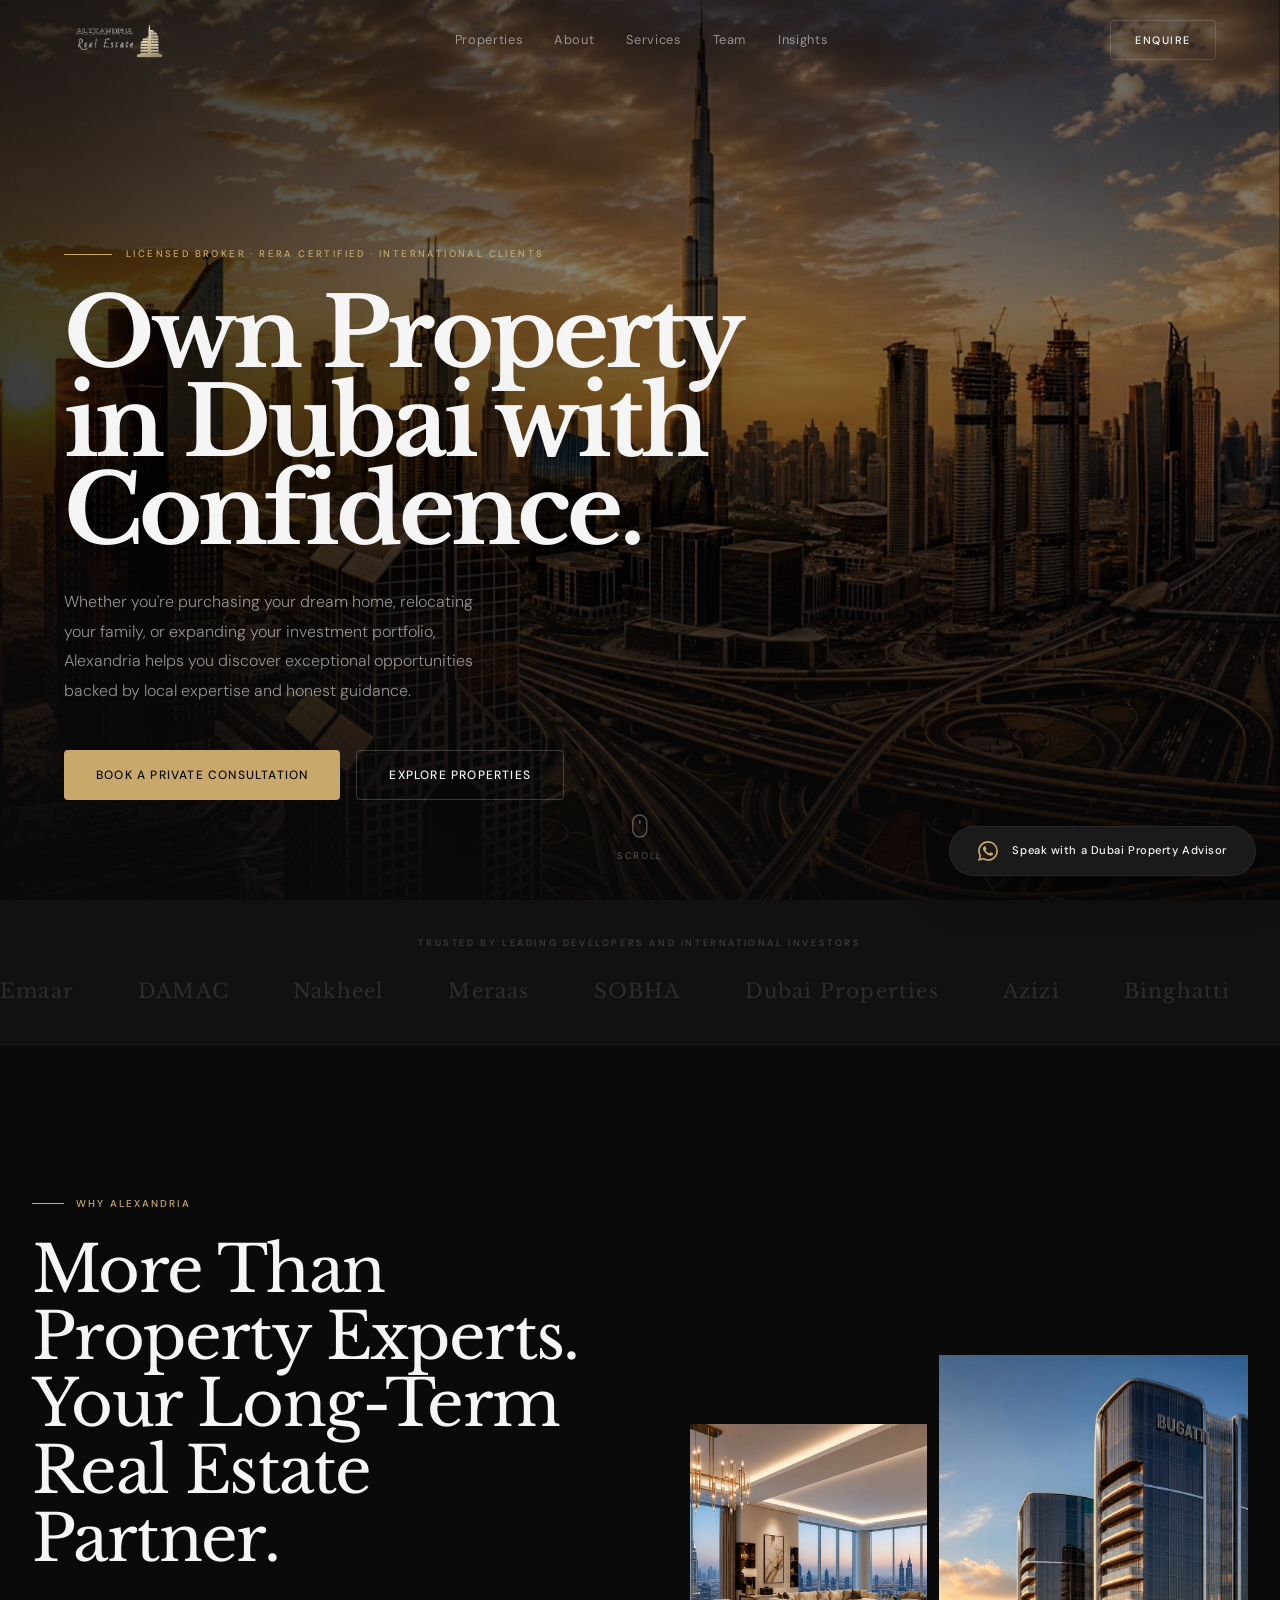
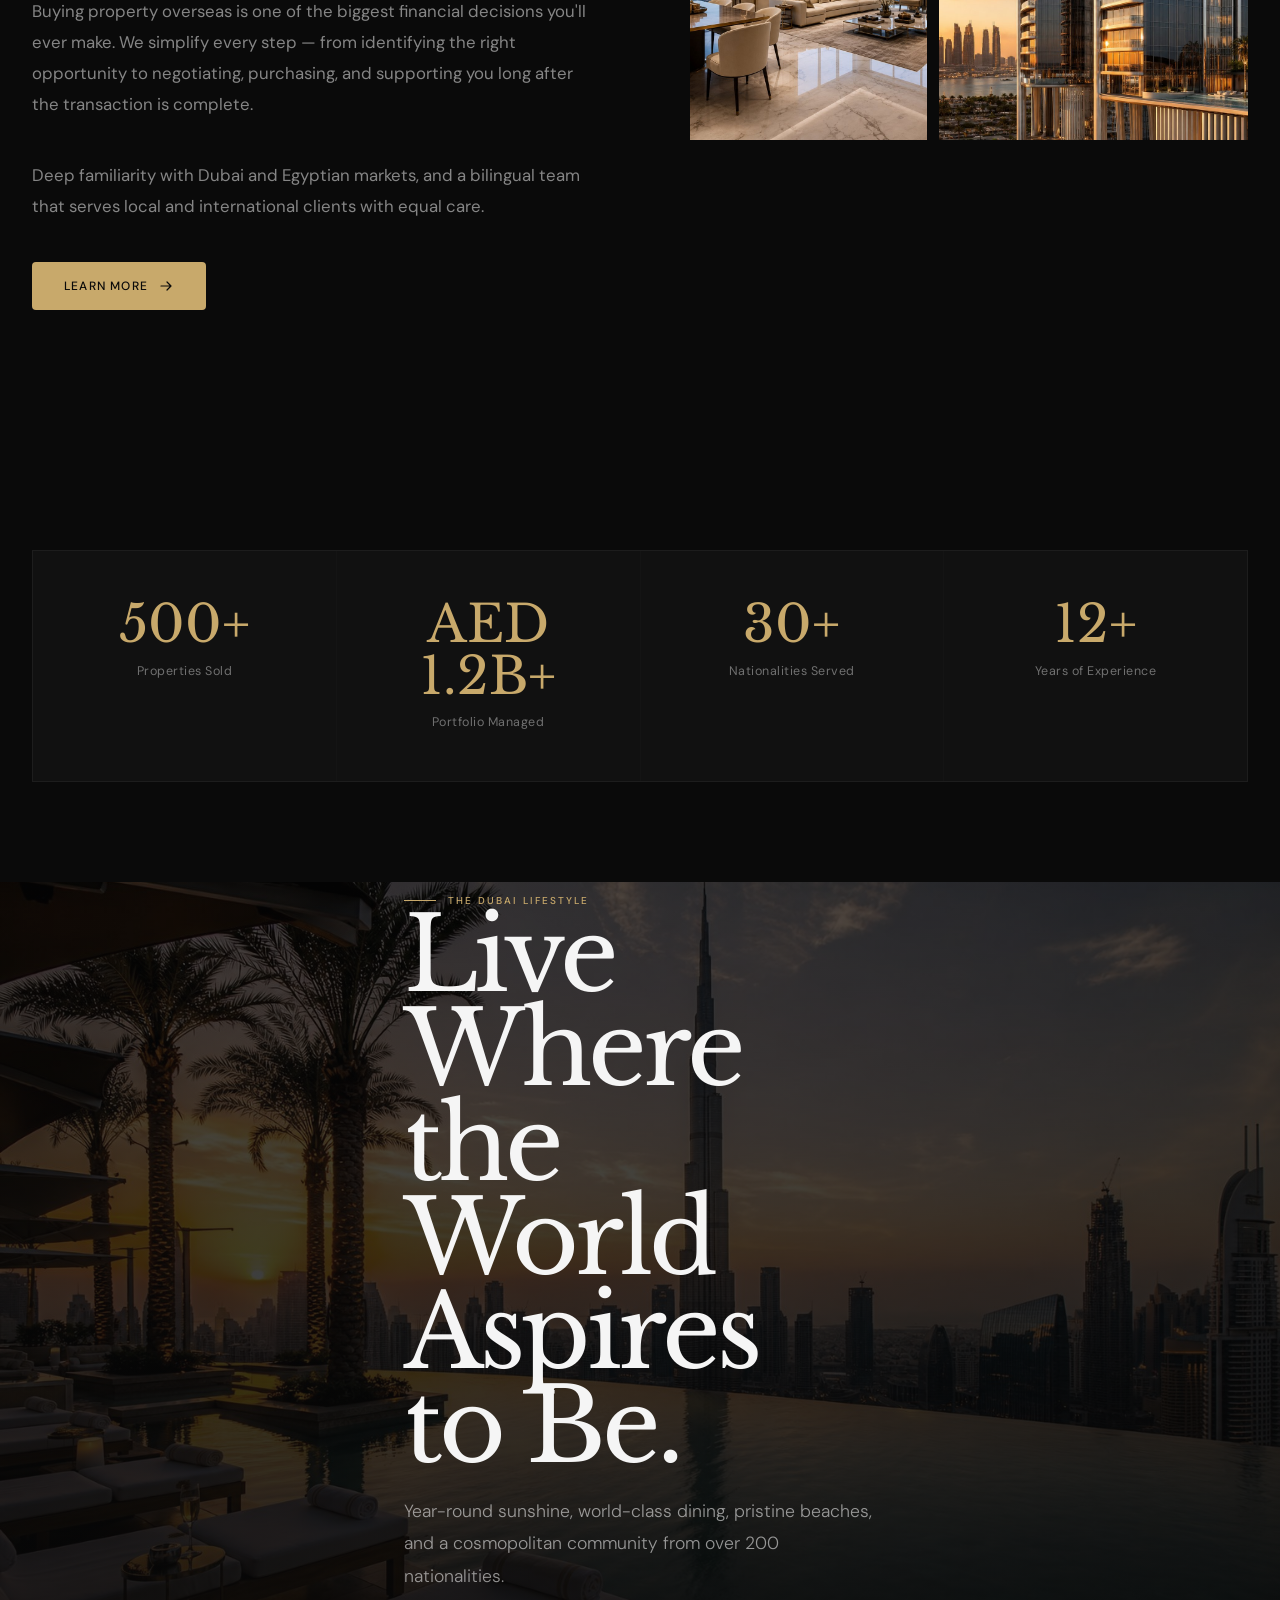
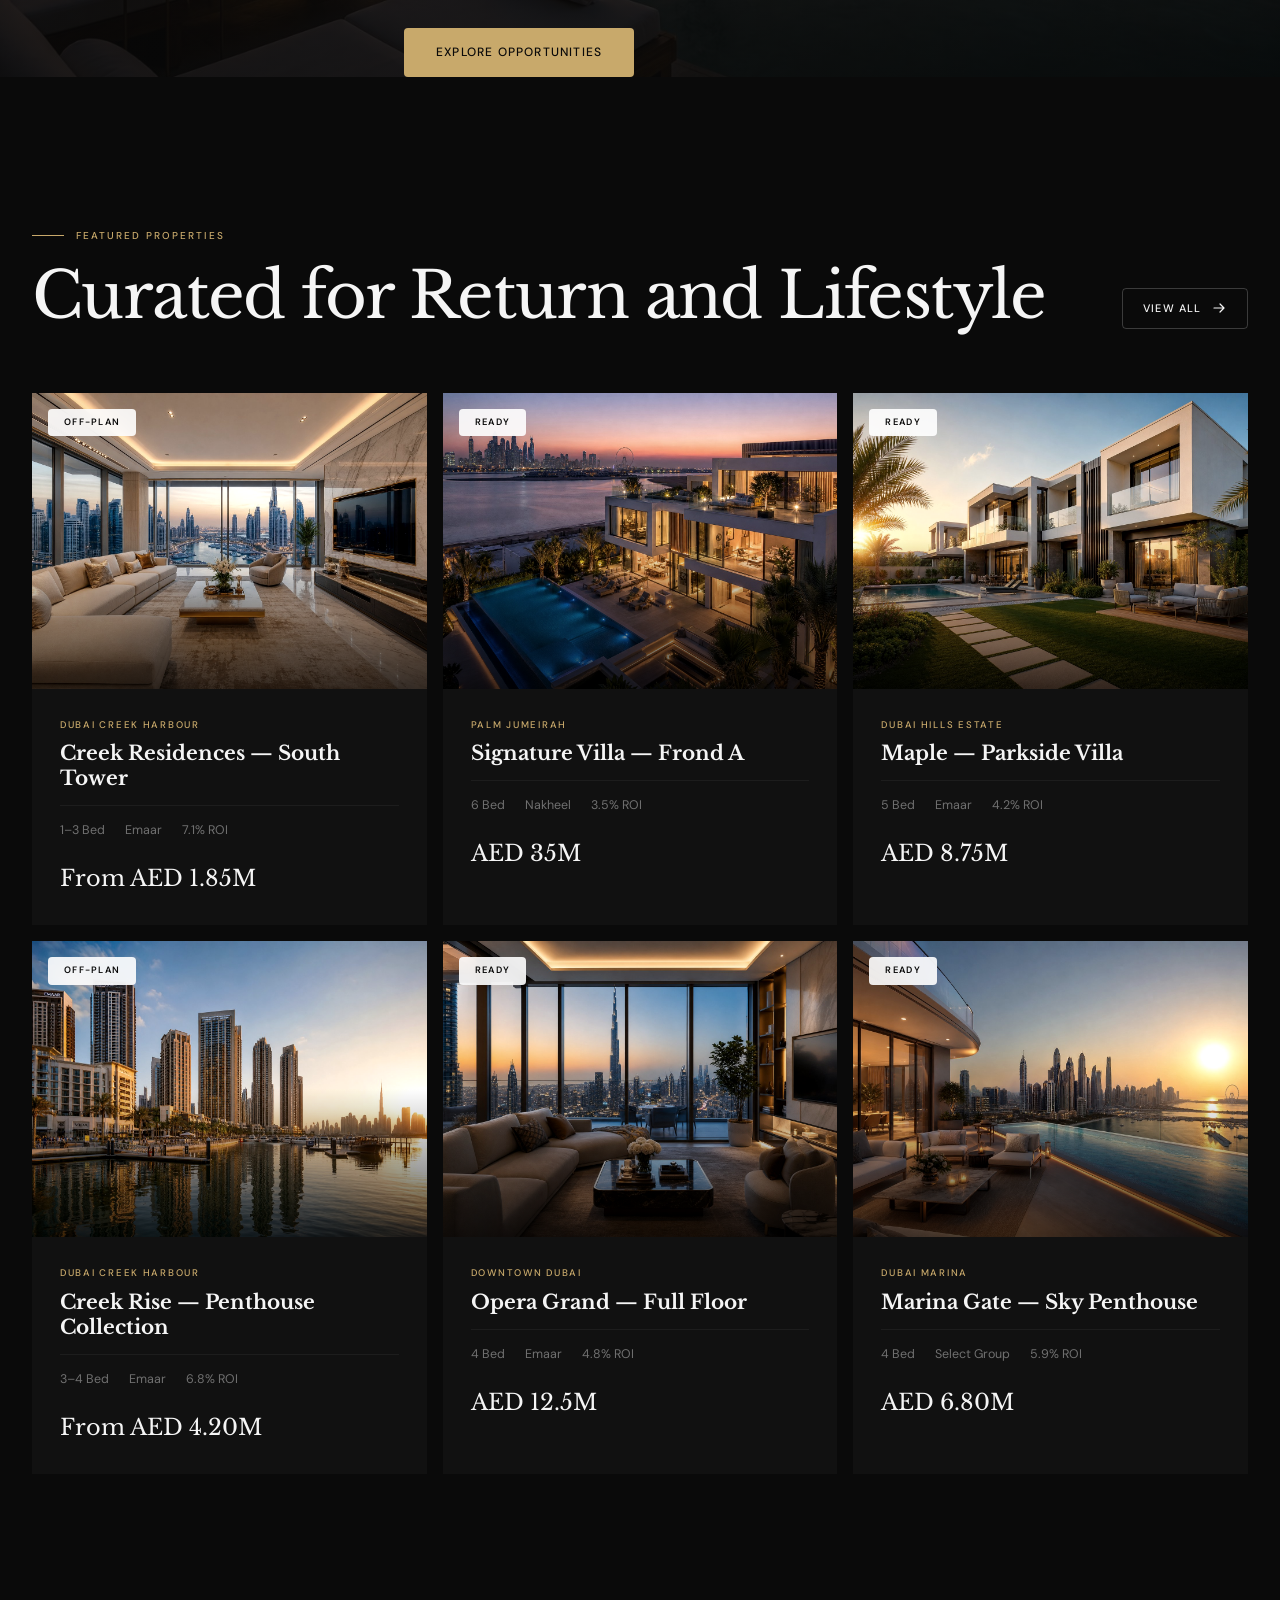
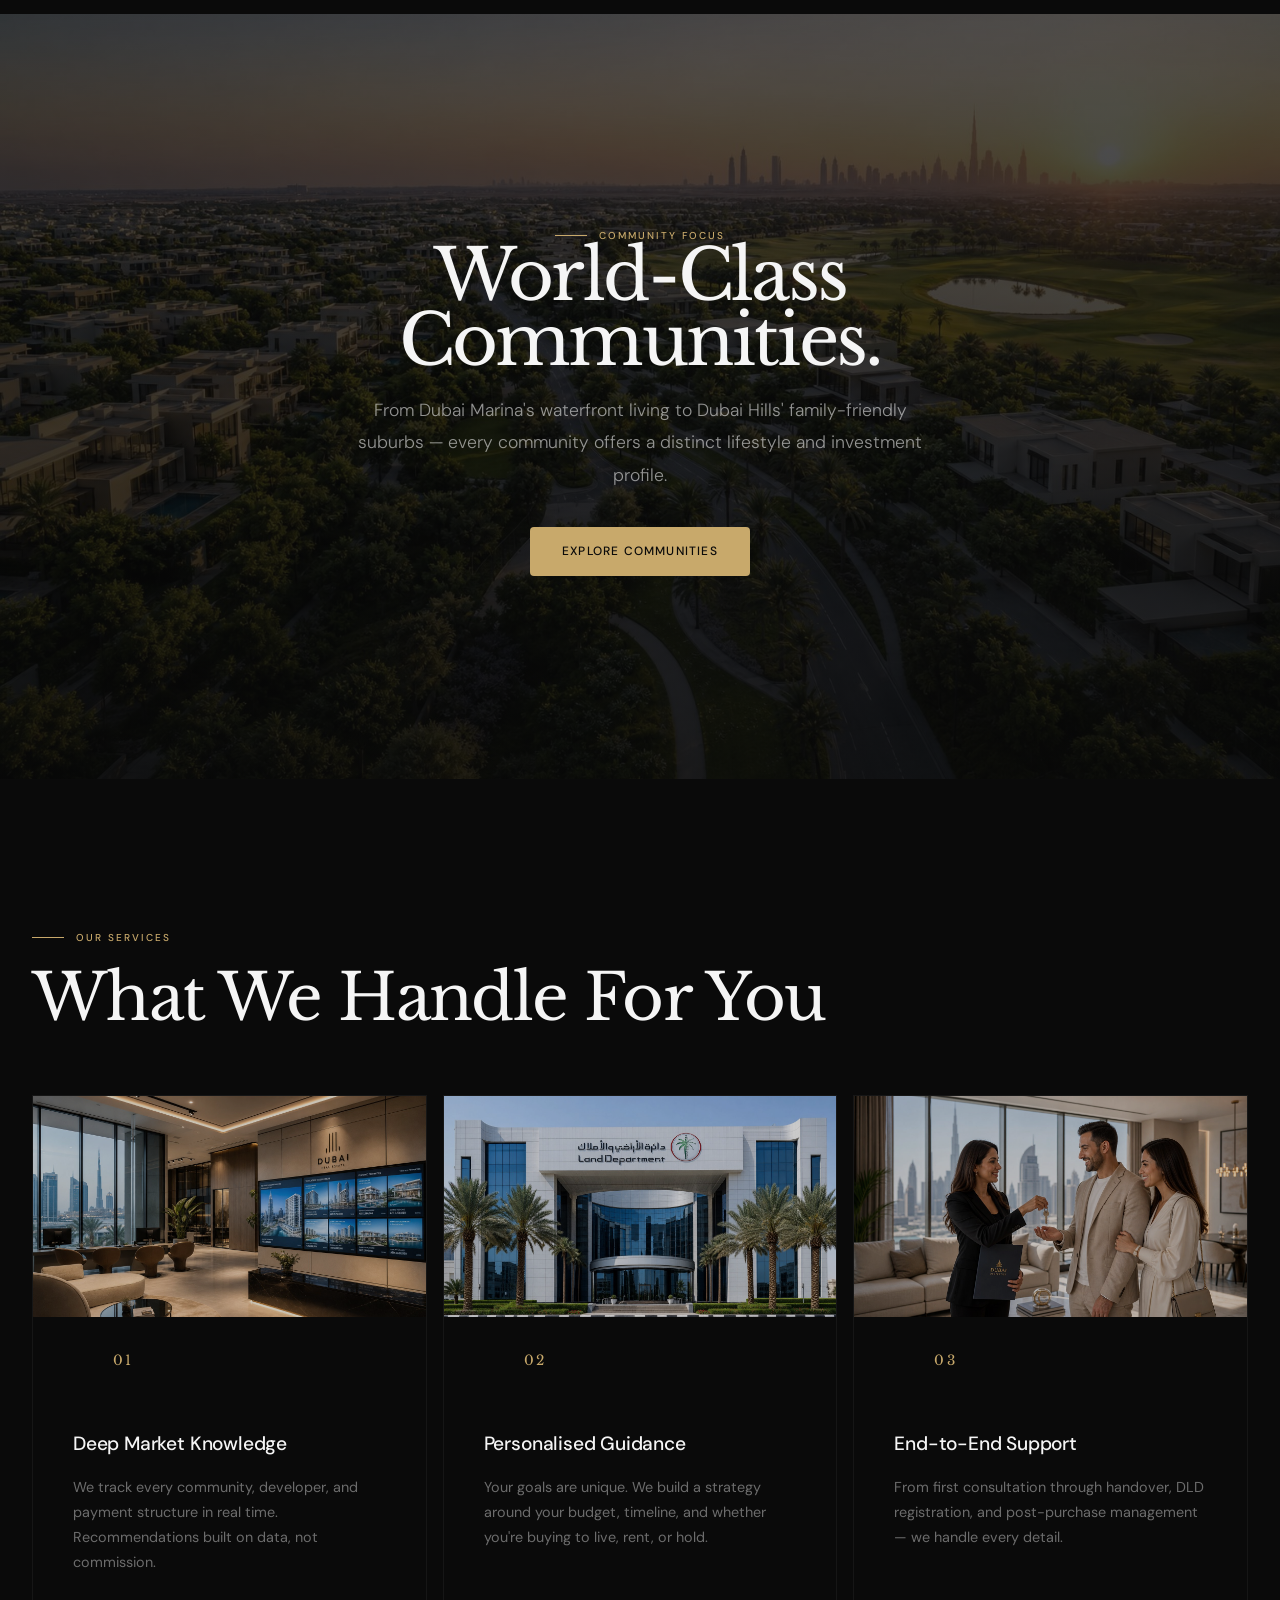
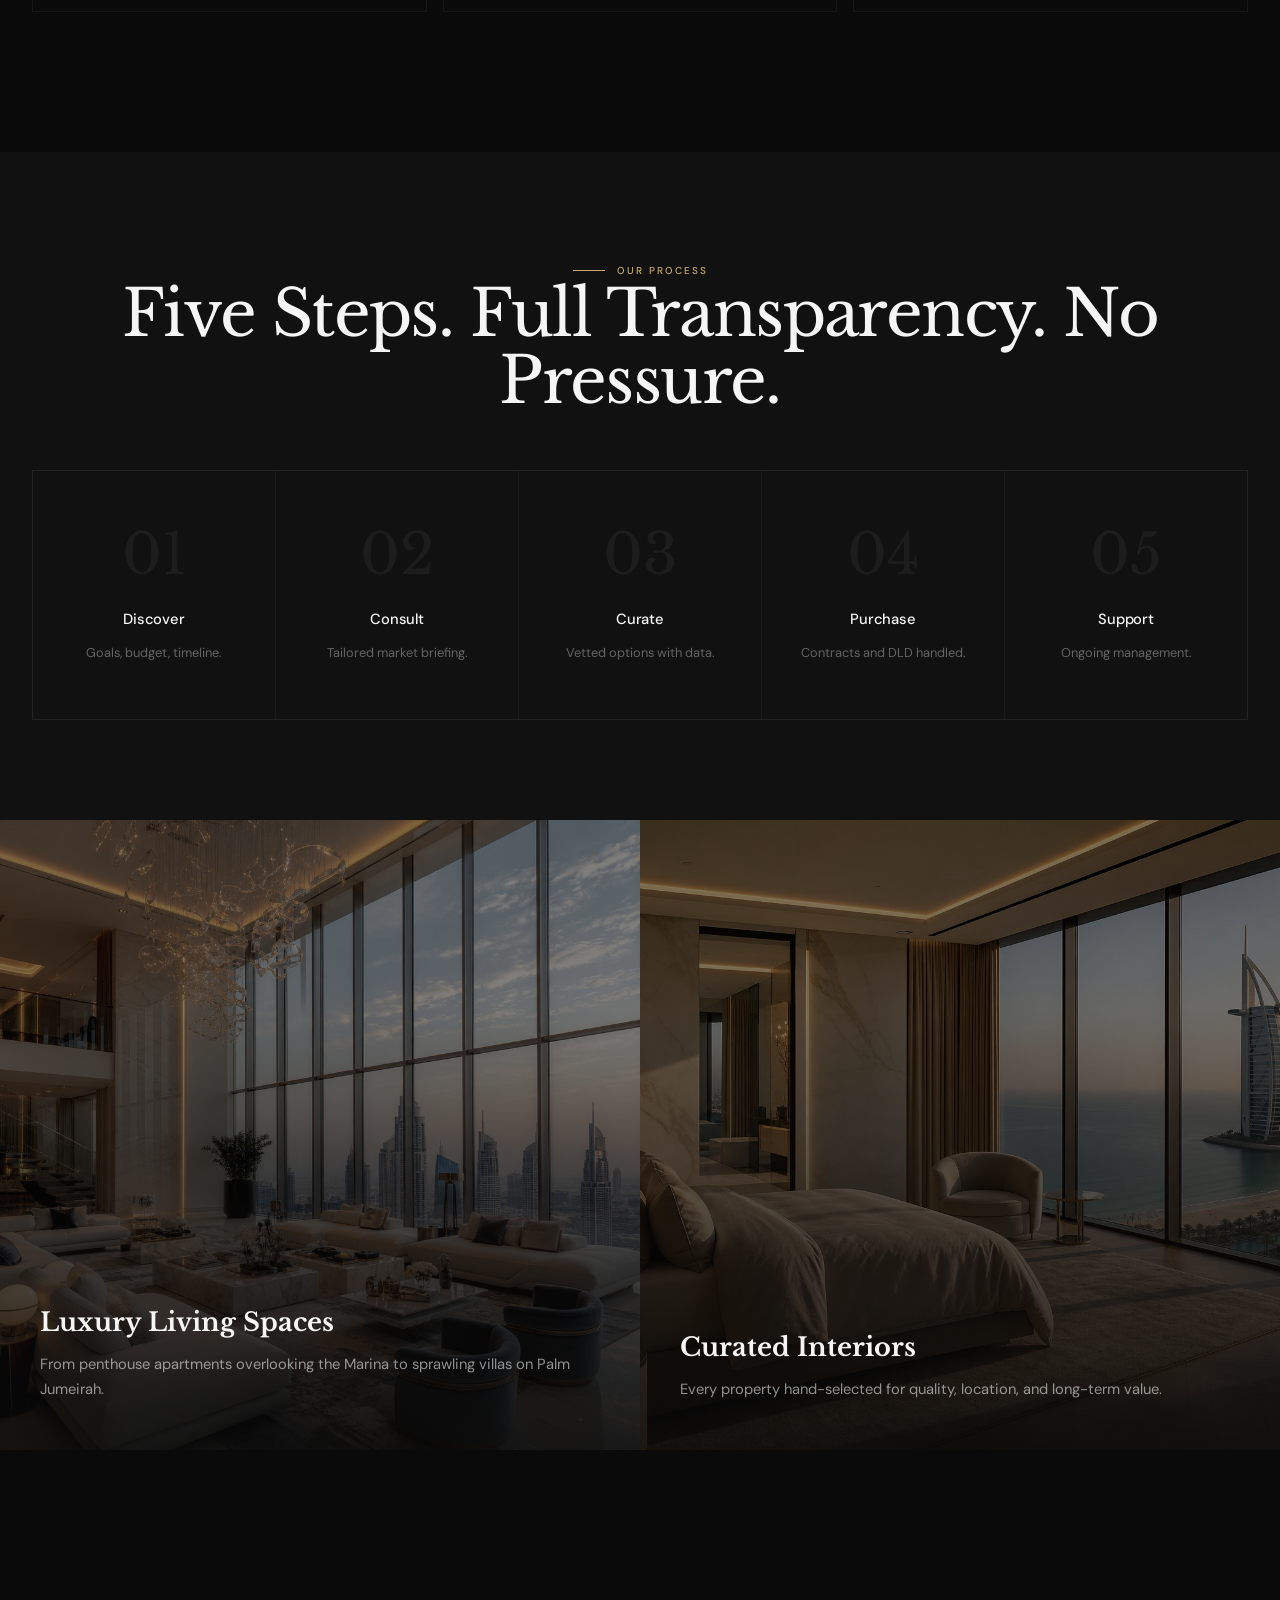
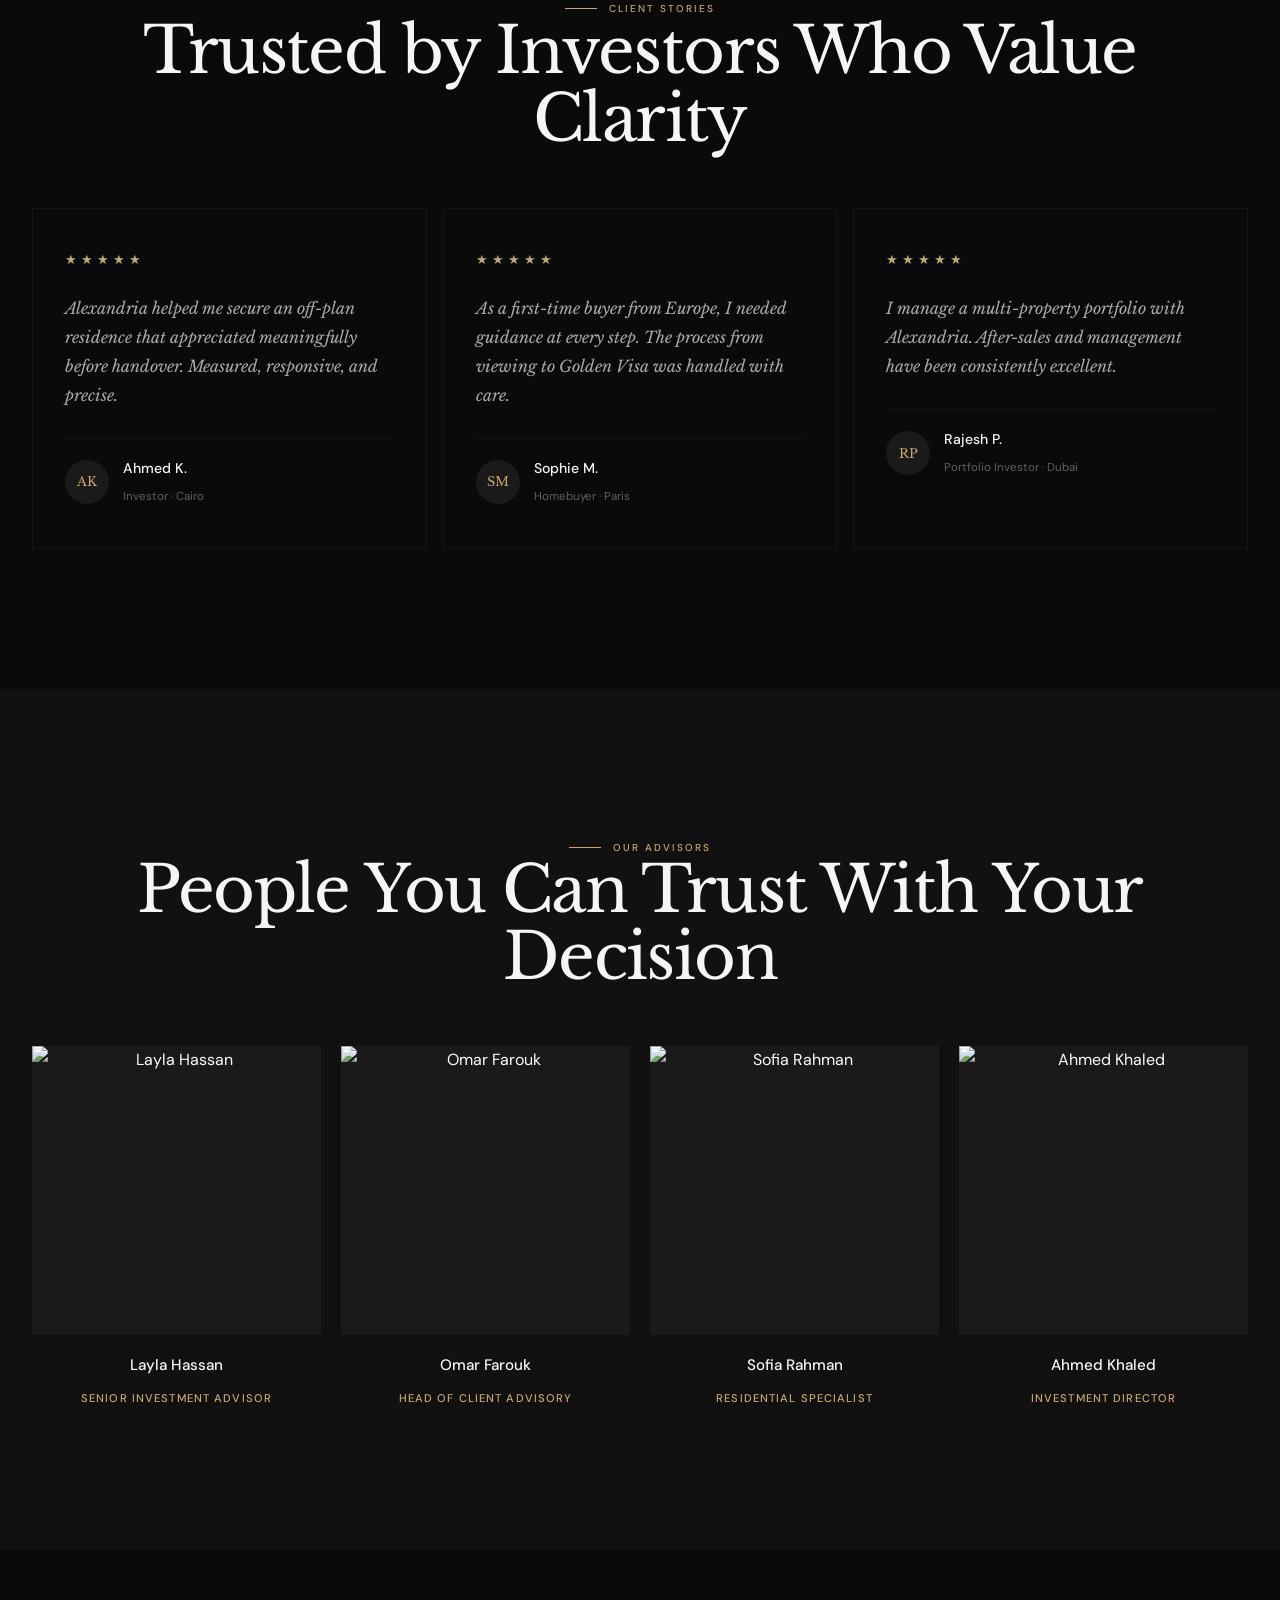
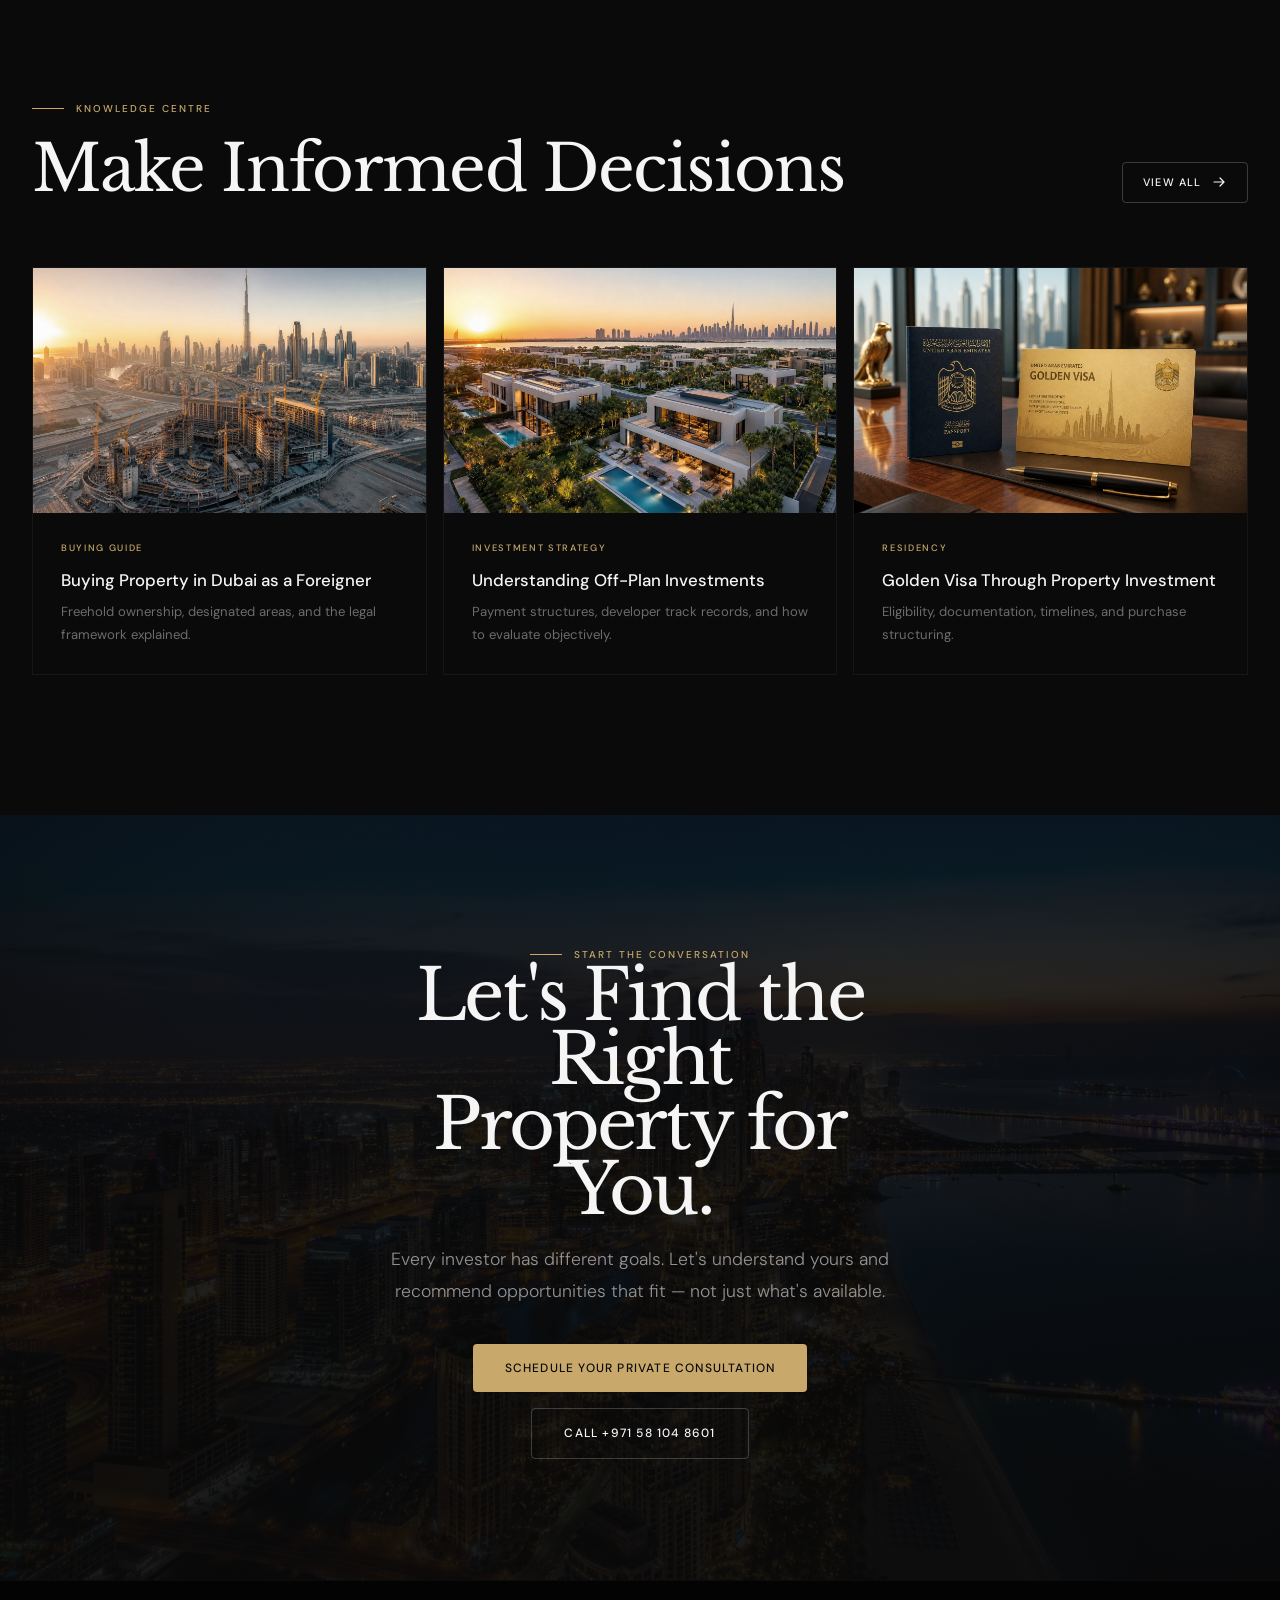
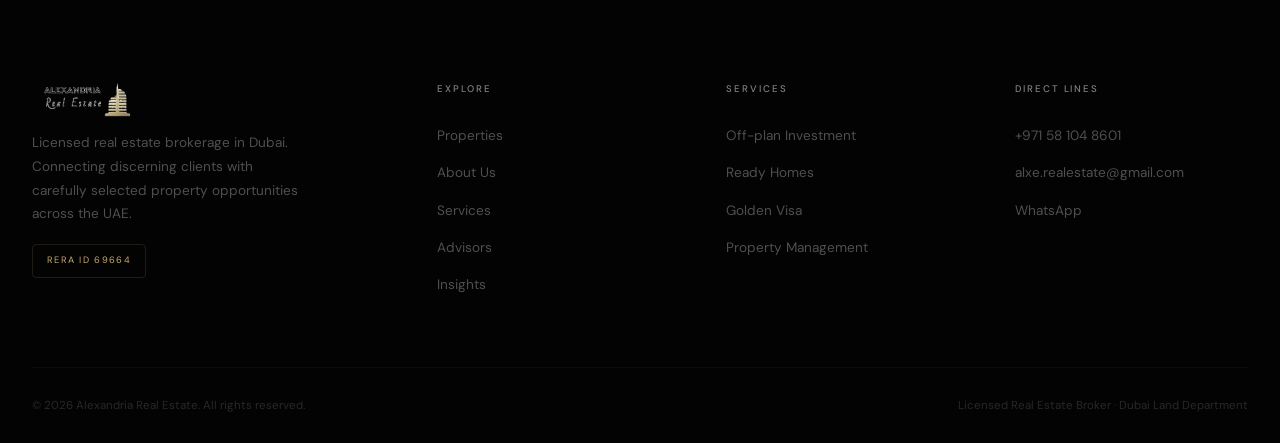
==== commit 66a10e3f: "Lavish image treatment matching Geon reference — full-bleed sections New image-rich sections inspire" ====
--- a/index.html
+++ b/index.html
@@ -6,13 +6,7 @@
 <title>Alexandria Real Estate | Dubai Luxury Property Consultancy</title>
 <meta name="description" content="Buy property in Dubai with confidence. Alexandria Real Estate helps international investors, relocating families, and first-time buyers discover exceptional opportunities.">
 <link rel="icon" type="image/png" href="assets/favicon.png">
-<link rel="icon" type="image/png" sizes="16x16" href="assets/favicon-16x16.png">
-<link rel="icon" type="image/png" sizes="32x32" href="assets/favicon-32x32.png">
-<link rel="icon" type="image/png" sizes="48x48" href="assets/favicon-48x48.png">
 <link rel="apple-touch-icon" sizes="180x180" href="assets/apple-touch-icon.png">
-<link rel="icon" type="image/png" sizes="192x192" href="assets/android-chrome-192x192.png">
-<link rel="icon" type="image/png" sizes="512x512" href="assets/android-chrome-512x512.png">
-<meta name="theme-color" content="#0a0a0a">
 <link rel="preconnect" href="https://fonts.googleapis.com">
 <link rel="preconnect" href="https://fonts.gstatic.com" crossorigin>
 <link href="https://fonts.googleapis.com/css2?family=DM+Sans:ital,opsz,wght@0,9..40,300;0,9..40,400;0,9..40,500;0,9..40,600;1,9..40,400&family=Libre+Baskerville:ital,wght@0,400;0,700;1,400&display=swap" rel="stylesheet">
@@ -20,12 +14,10 @@
 </head>
 <body>
 
-<!-- ========== HEADER ========== -->
+<!-- ===== HEADER ===== -->
 <header class="site-header" id="site-header">
   <div class="header-inner">
-    <a href="/" class="logo">
-      <img src="assets/logo.png" alt="Alexandria Real Estate" class="logo-img">
-    </a>
+    <a href="/" class="logo"><img src="assets/logo.png" alt="Alexandria Real Estate" class="logo-img"></a>
     <nav class="nav-links">
       <a href="#properties">Properties</a>
       <a href="#about">About</a>
@@ -34,7 +26,7 @@
       <a href="#insights">Insights</a>
     </nav>
     <a href="#contact" class="header-enquire">Enquire</a>
-    <button class="menu-toggle" aria-label="Menu" aria-expanded="false"><span></span><span></span><span></span></button>
+    <button class="menu-toggle" aria-label="Menu"><span></span><span></span><span></span></button>
   </div>
 </header>
 <div class="mobile-nav" id="mobile-nav" aria-hidden="true">
@@ -46,7 +38,7 @@
   <a href="#contact">Enquire</a>
 </div>
 
-<!-- ========== HERO ========== -->
+<!-- ===== HERO ===== -->
 <section class="hero" id="hero">
   <div class="hero-slideshow">
     <div class="hero-slide active" style="background-image:url('images/hero-1.jpg')"></div>
@@ -56,7 +48,7 @@
   </div>
   <div class="hero-overlay"></div>
   <div class="hero-content">
-    <div class="hero-kicker"><span>RERA Licensed · Dubai Land Department #69664</span></div>
+    <div class="hero-kicker"><span>Licensed Broker · RERA Certified · International Clients</span></div>
     <h1>Own Property in Dubai with Confidence.</h1>
     <div class="hero-body">
       <p>Whether you're purchasing your dream home, relocating your family, or expanding your investment portfolio, Alexandria helps you discover exceptional opportunities backed by local expertise and honest guidance.</p>
@@ -72,7 +64,7 @@
   </div>
 </section>
 
-<!-- ========== TRUST BAR ========== -->
+<!-- ===== TRUST BAR ===== -->
 <div class="trust-bar">
   <div class="trust-bar-label">Trusted by leading developers and international investors</div>
   <div class="trust-bar-track">
@@ -83,7 +75,7 @@
   </div>
 </div>
 
-<!-- ========== ABOUT ========== -->
+<!-- ===== ABOUT — Split with two large images (Geon style) ===== -->
 <section class="section" id="about">
   <div class="container-wide">
     <div class="about-split reveal">
@@ -92,21 +84,17 @@
         <h2 class="h1">More Than Property Experts.<br>Your Long-Term Real Estate Partner.</h2>
         <p>Buying property overseas is one of the biggest financial decisions you'll ever make. We simplify every step — from identifying the right opportunity to negotiating, purchasing, and supporting you long after the transaction is complete.</p>
         <p>Deep familiarity with Dubai and Egyptian markets, and a bilingual team that serves local and international clients with equal care.</p>
-        <a href="#contact" class="btn btn-primary" style="margin-top:8px">Learn More <svg viewBox="0 0 16 16" fill="none"><path d="M3 8h10M9 4l4 4-4 4" stroke="currentColor" stroke-width="1.2" stroke-linecap="round" stroke-linejoin="round"/></svg></a>
+        <a href="#contact" class="btn btn-primary">Learn More <svg viewBox="0 0 16 16" fill="none"><path d="M3 8h10M9 4l4 4-4 4" stroke="currentColor" stroke-width="1.2" stroke-linecap="round" stroke-linejoin="round"/></svg></a>
       </div>
       <div class="about-images">
-        <div class="about-img about-img-tall">
-          <img src="images/about-interior.jpg" alt="Luxury Dubai interior" loading="lazy">
-        </div>
-        <div class="about-img about-img-wide">
-          <img src="images/about-building.jpg" alt="Dubai architecture" loading="lazy">
-        </div>
-      </div>
-    </div>
-  </div>
-</section>
-
-<!-- ========== STATS ========== -->
+        <div class="about-img about-img-tall"><img src="images/about-interior.jpg" alt="Luxury interior" loading="lazy"></div>
+        <div class="about-img about-img-wide"><img src="images/about-building.jpg" alt="Dubai architecture" loading="lazy"></div>
+      </div>
+    </div>
+  </div>
+</section>
+
+<!-- ===== STATS ===== -->
 <section class="section-sm">
   <div class="container-wide">
     <div class="stats-row reveal">
@@ -118,386 +106,211 @@
   </div>
 </section>
 
-<!-- ========== FEATURED PROPERTIES ========== -->
+<!-- ===== DUBAI LIFESTYLE — Full-bleed image (Geon "Living" style) ===== -->
+<section class="fullscreen-image-section">
+  <div class="fullscreen-image-bg">
+    <img src="images/dubai-lifestyle-1.jpg" alt="Dubai luxury lifestyle" loading="lazy">
+  </div>
+  <div class="fullscreen-image-overlay"></div>
+  <div class="fullscreen-image-content reveal">
+    <div class="label">The Dubai Lifestyle</div>
+    <h2 class="display">Live Where<br>the World Aspires<br>to Be.</h2>
+    <p>Year-round sunshine, world-class dining, pristine beaches, and a cosmopolitan community from over 200 nationalities.</p>
+    <a href="#contact" class="btn btn-primary">Explore Opportunities</a>
+  </div>
+</section>
+
+<!-- ===== FEATURED PROPERTIES ===== -->
 <section class="section" id="properties">
   <div class="container-wide">
     <div class="featured-header reveal">
-      <div>
-        <div class="label">Featured Properties</div>
-        <h2 class="h1">Curated for Return and Lifestyle</h2>
-      </div>
+      <div><div class="label">Featured Properties</div><h2 class="h1">Curated for Return and Lifestyle</h2></div>
       <a href="#contact" class="btn btn-outline btn-sm">View All <svg viewBox="0 0 16 16" fill="none"><path d="M3 8h10M9 4l4 4-4 4" stroke="currentColor" stroke-width="1.2" stroke-linecap="round" stroke-linejoin="round"/></svg></a>
     </div>
     <div class="prop-grid reveal">
-      <a href="#contact" class="prop-card">
-        <div class="prop-media">
-          <img src="images/prop-1.jpg" alt="Creek Residences" loading="lazy">
-          <div class="prop-overlay"></div>
-          <span class="prop-badge">Off-plan</span>
-        </div>
-        <div class="prop-body">
-          <div class="prop-community">Dubai Creek Harbour</div>
-          <h3 class="prop-name">Creek Residences — South Tower</h3>
-          <div class="prop-meta">
-            <span>1–3 Bed</span>
-            <span>Emaar</span>
-            <span>7.1% ROI</span>
-          </div>
-          <div class="prop-price">From AED 1.85M</div>
-        </div>
-      </a>
-      <a href="#contact" class="prop-card">
-        <div class="prop-media">
-          <img src="images/prop-2.jpg" alt="Palm Villa" loading="lazy">
-          <div class="prop-overlay"></div>
-          <span class="prop-badge">Ready</span>
-        </div>
-        <div class="prop-body">
-          <div class="prop-community">Palm Jumeirah</div>
-          <h3 class="prop-name">Signature Villa — Frond A</h3>
-          <div class="prop-meta">
-            <span>6 Bed</span>
-            <span>Nakheel</span>
-            <span>3.5% ROI</span>
-          </div>
-          <div class="prop-price">AED 35M</div>
-        </div>
-      </a>
-      <a href="#contact" class="prop-card">
-        <div class="prop-media">
-          <img src="images/prop-3.jpg" alt="Dubai Hills Villa" loading="lazy">
-          <div class="prop-overlay"></div>
-          <span class="prop-badge">Ready</span>
-        </div>
-        <div class="prop-body">
-          <div class="prop-community">Dubai Hills Estate</div>
-          <h3 class="prop-name">Maple — Parkside Villa</h3>
-          <div class="prop-meta">
-            <span>5 Bed</span>
-            <span>Emaar</span>
-            <span>4.2% ROI</span>
-          </div>
-          <div class="prop-price">AED 8.75M</div>
-        </div>
-      </a>
-      <a href="#contact" class="prop-card">
-        <div class="prop-media">
-          <img src="images/prop-4.jpg" alt="Creek Harbour" loading="lazy">
-          <div class="prop-overlay"></div>
-          <span class="prop-badge">Off-plan</span>
-        </div>
-        <div class="prop-body">
-          <div class="prop-community">Dubai Creek Harbour</div>
-          <h3 class="prop-name">Creek Rise — Penthouse Collection</h3>
-          <div class="prop-meta">
-            <span>3–4 Bed</span>
-            <span>Emaar</span>
-            <span>6.8% ROI</span>
-          </div>
-          <div class="prop-price">From AED 4.20M</div>
-        </div>
-      </a>
-      <a href="#contact" class="prop-card">
-        <div class="prop-media">
-          <img src="images/prop-5.jpg" alt="Downtown Apartment" loading="lazy">
-          <div class="prop-overlay"></div>
-          <span class="prop-badge">Ready</span>
-        </div>
-        <div class="prop-body">
-          <div class="prop-community">Downtown Dubai</div>
-          <h3 class="prop-name">Opera Grand — Full Floor</h3>
-          <div class="prop-meta">
-            <span>4 Bed</span>
-            <span>Emaar</span>
-            <span>4.8% ROI</span>
-          </div>
-          <div class="prop-price">AED 12.5M</div>
-        </div>
-      </a>
-      <a href="#contact" class="prop-card">
-        <div class="prop-media">
-          <img src="images/prop-6.jpg" alt="Marina Penthouse" loading="lazy">
-          <div class="prop-overlay"></div>
-          <span class="prop-badge">Ready</span>
-        </div>
-        <div class="prop-body">
-          <div class="prop-community">Dubai Marina</div>
-          <h3 class="prop-name">Marina Gate — Sky Penthouse</h3>
-          <div class="prop-meta">
-            <span>4 Bed</span>
-            <span>Select Group</span>
-            <span>5.9% ROI</span>
-          </div>
-          <div class="prop-price">AED 6.80M</div>
-        </div>
-      </a>
-    </div>
-  </div>
-</section>
-
-<!-- ========== SERVICES ========== -->
-<section class="section" id="services" style="background:var(--dark)">
-  <div class="container-wide">
-    <div class="section-header reveal" style="margin-bottom:56px">
-      <div class="label">Our Services</div>
-      <h2 class="h1">What We Handle For You</h2>
+      <a href="#contact" class="prop-card"><div class="prop-media"><img src="images/prop-1.jpg" alt="Creek Residences" loading="lazy"><div class="prop-overlay"></div><span class="prop-badge">Off-plan</span></div><div class="prop-body"><div class="prop-community">Dubai Creek Harbour</div><h3 class="prop-name">Creek Residences — South Tower</h3><div class="prop-meta"><span>1–3 Bed</span><span>Emaar</span><span>7.1% ROI</span></div><div class="prop-price">From AED 1.85M</div></div></a>
+      <a href="#contact" class="prop-card"><div class="prop-media"><img src="images/prop-2.jpg" alt="Palm Villa" loading="lazy"><div class="prop-overlay"></div><span class="prop-badge">Ready</span></div><div class="prop-body"><div class="prop-community">Palm Jumeirah</div><h3 class="prop-name">Signature Villa — Frond A</h3><div class="prop-meta"><span>6 Bed</span><span>Nakheel</span><span>3.5% ROI</span></div><div class="prop-price">AED 35M</div></div></a>
+      <a href="#contact" class="prop-card"><div class="prop-media"><img src="images/prop-3.jpg" alt="Dubai Hills" loading="lazy"><div class="prop-overlay"></div><span class="prop-badge">Ready</span></div><div class="prop-body"><div class="prop-community">Dubai Hills Estate</div><h3 class="prop-name">Maple — Parkside Villa</h3><div class="prop-meta"><span>5 Bed</span><span>Emaar</span><span>4.2% ROI</span></div><div class="prop-price">AED 8.75M</div></div></a>
+      <a href="#contact" class="prop-card"><div class="prop-media"><img src="images/prop-4.jpg" alt="Creek Harbour" loading="lazy"><div class="prop-overlay"></div><span class="prop-badge">Off-plan</span></div><div class="prop-body"><div class="prop-community">Dubai Creek Harbour</div><h3 class="prop-name">Creek Rise — Penthouse Collection</h3><div class="prop-meta"><span>3–4 Bed</span><span>Emaar</span><span>6.8% ROI</span></div><div class="prop-price">From AED 4.20M</div></div></a>
+      <a href="#contact" class="prop-card"><div class="prop-media"><img src="images/prop-5.jpg" alt="Downtown" loading="lazy"><div class="prop-overlay"></div><span class="prop-badge">Ready</span></div><div class="prop-body"><div class="prop-community">Downtown Dubai</div><h3 class="prop-name">Opera Grand — Full Floor</h3><div class="prop-meta"><span>4 Bed</span><span>Emaar</span><span>4.8% ROI</span></div><div class="prop-price">AED 12.5M</div></div></a>
+      <a href="#contact" class="prop-card"><div class="prop-media"><img src="images/prop-6.jpg" alt="Marina Penthouse" loading="lazy"><div class="prop-overlay"></div><span class="prop-badge">Ready</span></div><div class="prop-body"><div class="prop-community">Dubai Marina</div><h3 class="prop-name">Marina Gate — Sky Penthouse</h3><div class="prop-meta"><span>4 Bed</span><span>Select Group</span><span>5.9% ROI</span></div><div class="prop-price">AED 6.80M</div></div></a>
+    </div>
+  </div>
+</section>
+
+<!-- ===== COMMUNITY SECTION — Full-bleed image with overlay ===== -->
+<section class="fullscreen-image-section">
+  <div class="fullscreen-image-bg">
+    <img src="images/dubai-community.jpg" alt="Dubai Hills Estate community" loading="lazy">
+  </div>
+  <div class="fullscreen-image-overlay"></div>
+  <div class="fullscreen-image-content reveal" style="text-align:center;max-width:700px">
+    <div class="label" style="justify-content:center">Community Focus</div>
+    <h2 class="display" style="font-size:clamp(2.5rem,5.5vw,4.5rem)">World-Class<br>Communities.</h2>
+    <p>From Dubai Marina's waterfront living to Dubai Hills' family-friendly suburbs — every community offers a distinct lifestyle and investment profile.</p>
+    <a href="#contact" class="btn btn-primary">Explore Communities</a>
+  </div>
+</section>
+
+<!-- ===== SERVICES — With images (Geon management style) ===== -->
+<section class="section" id="services">
+  <div class="container-wide">
+    <div class="featured-header reveal">
+      <div><div class="label">Our Services</div><h2 class="h1">What We Handle For You</h2></div>
     </div>
     <div class="services-grid reveal">
       <div class="service-card">
-        <div class="service-num">01</div>
         <div class="service-img"><img src="images/service-1.jpg" alt="Market analysis" loading="lazy"></div>
-        <h3>Deep Market Knowledge</h3>
-        <p>We track every community, developer, and payment structure in real time. Recommendations built on data, not commission.</p>
+        <div class="service-body">
+          <div class="service-num">01</div>
+          <h3>Deep Market Knowledge</h3>
+          <p>We track every community, developer, and payment structure in real time. Recommendations built on data, not commission.</p>
+        </div>
       </div>
       <div class="service-card">
-        <div class="service-num">02</div>
         <div class="service-img"><img src="images/service-2.jpg" alt="Legal process" loading="lazy"></div>
-        <h3>Personalised Guidance</h3>
-        <p>Your goals are unique. We build a strategy around your budget, timeline, and whether you're buying to live, rent, or hold.</p>
+        <div class="service-body">
+          <div class="service-num">02</div>
+          <h3>Personalised Guidance</h3>
+          <p>Your goals are unique. We build a strategy around your budget, timeline, and whether you're buying to live, rent, or hold.</p>
+        </div>
       </div>
       <div class="service-card">
-        <div class="service-num">03</div>
         <div class="service-img"><img src="images/service-3.jpg" alt="Property handover" loading="lazy"></div>
-        <h3>End-to-End Support</h3>
-        <p>From first consultation through handover, DLD registration, and post-purchase management — we handle every detail.</p>
-      </div>
-      <div class="service-card">
-        <div class="service-num">04</div>
-        <h3>Golden Visa Pathway</h3>
-        <p>Eligibility review, documentation, and coordination for 10-year residency through property investment.</p>
-      </div>
-      <div class="service-card">
-        <div class="service-num">05</div>
-        <h3>Property Management</h3>
-        <p>Leasing, tenant care, maintenance coordination, and owner reporting after purchase.</p>
-      </div>
-      <div class="service-card">
-        <div class="service-num">06</div>
-        <h3>Long-Term Relationships</h3>
-        <p>Many clients return for their second and third purchases. We measure success by the lifetime of the relationship.</p>
-      </div>
-    </div>
-  </div>
-</section>
-
-<!-- ========== PROCESS ========== -->
-<section class="section-sm">
-  <div class="container-wide">
-    <div class="section-header centered reveal" style="text-align:center;margin-bottom:48px">
-      <div class="label">Our Process</div>
+        <div class="service-body">
+          <div class="service-num">03</div>
+          <h3>End-to-End Support</h3>
+          <p>From first consultation through handover, DLD registration, and post-purchase management — we handle every detail.</p>
+        </div>
+      </div>
+    </div>
+  </div>
+</section>
+
+<!-- ===== PROCESS ===== -->
+<section class="section-sm" style="background:var(--dark)">
+  <div class="container-wide">
+    <div class="section-header centered reveal" style="text-align:center;margin-bottom:56px">
+      <div class="label" style="justify-content:center">Our Process</div>
       <h2 class="h1">Five Steps. Full Transparency. No Pressure.</h2>
     </div>
     <div class="process-grid reveal">
-      <div class="process-step">
-        <div class="process-num">01</div>
-        <h4>Discover</h4>
-        <p>We understand your goals, budget, timeline, and lifestyle preferences.</p>
-      </div>
-      <div class="process-step">
-        <div class="process-num">02</div>
-        <h4>Consult</h4>
-        <p>A senior advisor presents a tailored market briefing and answers every question.</p>
-      </div>
-      <div class="process-step">
-        <div class="process-num">03</div>
-        <h4>Curate</h4>
-        <p>We shortlist vetted options with payment plans, yields, and location context.</p>
-      </div>
-      <div class="process-step">
-        <div class="process-num">04</div>
-        <h4>Purchase</h4>
-        <p>Contracts, DLD registration, escrow, and negotiation handled with care.</p>
-      </div>
-      <div class="process-step">
-        <div class="process-num">05</div>
-        <h4>Support</h4>
-        <p>Post-purchase management, tenant placement, and ongoing advisory.</p>
-      </div>
-    </div>
-  </div>
-</section>
-
-<!-- ========== LIFESTYLE ========== -->
-<section class="lifestyle-section">
-  <div class="lifestyle-bg">
-    <img src="images/lifestyle.jpg" alt="Dubai luxury lifestyle" loading="lazy">
-  </div>
-  <div class="lifestyle-content reveal">
-    <div class="label">The Dubai Lifestyle</div>
-    <h2>Live Where the World Aspires to Be</h2>
-    <p>Year-round sunshine, world-class dining, pristine beaches, and a cosmopolitan community from over 200 nationalities. Dubai isn't just a property market — it's a lifestyle upgrade.</p>
-    <a href="#contact" class="btn btn-primary">Explore Opportunities</a>
-  </div>
-</section>
-
-<!-- ========== TESTIMONIALS ========== -->
+      <div class="process-step"><div class="process-num">01</div><h4>Discover</h4><p>Goals, budget, timeline.</p></div>
+      <div class="process-step"><div class="process-num">02</div><h4>Consult</h4><p>Tailored market briefing.</p></div>
+      <div class="process-step"><div class="process-num">03</div><h4>Curate</h4><p>Vetted options with data.</p></div>
+      <div class="process-step"><div class="process-num">04</div><h4>Purchase</h4><p>Contracts and DLD handled.</p></div>
+      <div class="process-step"><div class="process-num">05</div><h4>Support</h4><p>Ongoing management.</p></div>
+    </div>
+  </div>
+</section>
+
+<!-- ===== INTERIORS — Side-by-side full-bleed images (Geon style) ===== -->
+<section class="split-image-section">
+  <div class="split-image-left">
+    <img src="images/dubai-interior-1.jpg" alt="Luxury living room" loading="lazy">
+    <div class="split-image-overlay"></div>
+    <div class="split-image-content reveal">
+      <h3>Luxury Living Spaces</h3>
+      <p>From penthouse apartments overlooking the Marina to sprawling villas on Palm Jumeirah.</p>
+    </div>
+  </div>
+  <div class="split-image-right">
+    <img src="images/dubai-interior-2.jpg" alt="Master bedroom" loading="lazy">
+    <div class="split-image-overlay"></div>
+    <div class="split-image-content reveal">
+      <h3>Curated Interiors</h3>
+      <p>Every property hand-selected for quality, location, and long-term value.</p>
+    </div>
+  </div>
+</section>
+
+<!-- ===== TESTIMONIALS ===== -->
 <section class="section" id="testimonials">
   <div class="container-wide">
-    <div class="section-header centered reveal" style="text-align:center;margin-bottom:48px">
-      <div class="label">Client Stories</div>
+    <div class="section-header centered reveal" style="text-align:center;margin-bottom:56px">
+      <div class="label" style="justify-content:center">Client Stories</div>
       <h2 class="h1">Trusted by Investors Who Value Clarity</h2>
     </div>
     <div class="testimonials-grid reveal">
       <div class="testimonial-card">
         <div class="testimonial-stars">★★★★★</div>
         <blockquote>Alexandria helped me secure an off-plan residence that appreciated meaningfully before handover. Measured, responsive, and precise.</blockquote>
-        <div class="testimonial-author">
-          <div class="testimonial-avatar">AK</div>
-          <div class="testimonial-info"><strong>Ahmed K.</strong><span>Investor · Cairo</span></div>
-        </div>
+        <div class="testimonial-author"><div class="testimonial-avatar">AK</div><div class="testimonial-info"><strong>Ahmed K.</strong><span>Investor · Cairo</span></div></div>
       </div>
       <div class="testimonial-card">
         <div class="testimonial-stars">★★★★★</div>
         <blockquote>As a first-time buyer from Europe, I needed guidance at every step. The process from viewing to Golden Visa was handled with care.</blockquote>
-        <div class="testimonial-author">
-          <div class="testimonial-avatar">SM</div>
-          <div class="testimonial-info"><strong>Sophie M.</strong><span>Homebuyer · Paris</span></div>
-        </div>
+        <div class="testimonial-author"><div class="testimonial-avatar">SM</div><div class="testimonial-info"><strong>Sophie M.</strong><span>Homebuyer · Paris</span></div></div>
       </div>
       <div class="testimonial-card">
         <div class="testimonial-stars">★★★★★</div>
         <blockquote>I manage a multi-property portfolio with Alexandria. After-sales and management have been consistently excellent.</blockquote>
-        <div class="testimonial-author">
-          <div class="testimonial-avatar">RP</div>
-          <div class="testimonial-info"><strong>Rajesh P.</strong><span>Portfolio Investor · Dubai</span></div>
-        </div>
-      </div>
-    </div>
-  </div>
-</section>
-
-<!-- ========== TEAM ========== -->
+        <div class="testimonial-author"><div class="testimonial-avatar">RP</div><div class="testimonial-info"><strong>Rajesh P.</strong><span>Portfolio Investor · Dubai</span></div></div>
+      </div>
+    </div>
+  </div>
+</section>
+
+<!-- ===== TEAM ===== -->
 <section class="section" id="team" style="background:var(--dark)">
   <div class="container-wide">
     <div class="section-header centered reveal" style="text-align:center;margin-bottom:56px">
-      <div class="label">Our Advisors</div>
+      <div class="label" style="justify-content:center">Our Advisors</div>
       <h2 class="h1">People You Can Trust With Your Decision</h2>
     </div>
     <div class="team-grid reveal">
-      <div class="team-card">
-        <div class="team-photo">
-          <img src="https://framerusercontent.com/images/HMFX014d4Hl4envjtSU5sIyZR0.jpg?width=465&height=600" alt="Layla Hassan" loading="lazy">
-        </div>
-        <h4>Layla Hassan</h4>
-        <span class="role">Senior Investment Advisor</span>
-      </div>
-      <div class="team-card">
-        <div class="team-photo">
-          <img src="https://framerusercontent.com/images/nfxlBHUxQvl6XCstMZeJDSVuqoU.jpg?width=465&height=600" alt="Omar Farouk" loading="lazy">
-        </div>
-        <h4>Omar Farouk</h4>
-        <span class="role">Head of Client Advisory</span>
-      </div>
-      <div class="team-card">
-        <div class="team-photo">
-          <img src="https://framerusercontent.com/images/Q5EnLEm9sjAUlyOVx7rFXRajiM.jpg?width=465&height=600" alt="Sofia Rahman" loading="lazy">
-        </div>
-        <h4>Sofia Rahman</h4>
-        <span class="role">Residential Specialist</span>
-      </div>
-      <div class="team-card">
-        <div class="team-photo">
-          <img src="https://framerusercontent.com/images/69u2DSWP1f3IejM6Y2hx3C1fygc.jpg?width=465&height=600" alt="Ahmed Khaled" loading="lazy">
-        </div>
-        <h4>Ahmed Khaled</h4>
-        <span class="role">Investment Director</span>
-      </div>
-    </div>
-  </div>
-</section>
-
-<!-- ========== INSIGHTS ========== -->
+      <div class="team-card"><div class="team-photo"><img src="https://framerusercontent.com/images/HMFX014d4Hl4envjtSU5sIyZR0.jpg?width=465&height=600" alt="Layla Hassan" loading="lazy"></div><h4>Layla Hassan</h4><span class="role">Senior Investment Advisor</span></div>
+      <div class="team-card"><div class="team-photo"><img src="https://framerusercontent.com/images/nfxlBHUxQvl6XCstMZeJDSVuqoU.jpg?width=465&height=600" alt="Omar Farouk" loading="lazy"></div><h4>Omar Farouk</h4><span class="role">Head of Client Advisory</span></div>
+      <div class="team-card"><div class="team-photo"><img src="https://framerusercontent.com/images/Q5EnLEm9sjAUlyOVx7rFXRajiM.jpg?width=465&height=600" alt="Sofia Rahman" loading="lazy"></div><h4>Sofia Rahman</h4><span class="role">Residential Specialist</span></div>
+      <div class="team-card"><div class="team-photo"><img src="https://framerusercontent.com/images/69u2DSWP1f3IejM6Y2hx3C1fygc.jpg?width=465&height=600" alt="Ahmed Khaled" loading="lazy"></div><h4>Ahmed Khaled</h4><span class="role">Investment Director</span></div>
+    </div>
+  </div>
+</section>
+
+<!-- ===== INSIGHTS ===== -->
 <section class="section" id="insights">
   <div class="container-wide">
     <div class="featured-header reveal">
-      <div>
-        <div class="label">Knowledge Centre</div>
-        <h2 class="h1">Make Informed Decisions</h2>
-      </div>
+      <div><div class="label">Knowledge Centre</div><h2 class="h1">Make Informed Decisions</h2></div>
       <a href="#contact" class="btn btn-outline btn-sm">View All <svg viewBox="0 0 16 16" fill="none"><path d="M3 8h10M9 4l4 4-4 4" stroke="currentColor" stroke-width="1.2" stroke-linecap="round" stroke-linejoin="round"/></svg></a>
     </div>
     <div class="insights-grid reveal">
-      <a href="#contact" class="insight-card">
-        <div class="insight-img">
-          <img src="images/insight-1.jpg" alt="Buying guide" loading="lazy">
-        </div>
-        <div class="insight-body">
-          <div class="insight-category">Buying Guide</div>
-          <h3>Buying Property in Dubai as a Foreigner</h3>
-          <p>Everything you need to know about freehold ownership, designated areas, and the legal framework.</p>
-        </div>
-      </a>
-      <a href="#contact" class="insight-card">
-        <div class="insight-img">
-          <img src="images/insight-2.jpg" alt="Off-plan guide" loading="lazy">
-        </div>
-        <div class="insight-body">
-          <div class="insight-category">Investment Strategy</div>
-          <h3>Understanding Off-Plan Investments</h3>
-          <p>Payment structures, developer track records, and how to evaluate opportunities objectively.</p>
-        </div>
-      </a>
-      <a href="#contact" class="insight-card">
-        <div class="insight-img">
-          <img src="images/insight-3.jpg" alt="Golden Visa guide" loading="lazy">
-        </div>
-        <div class="insight-body">
-          <div class="insight-category">Residency</div>
-          <h3>Golden Visa Through Property Investment</h3>
-          <p>Eligibility requirements, documentation, timelines, and how to structure your purchase.</p>
-        </div>
-      </a>
-    </div>
-  </div>
-</section>
-
-<!-- ========== CTA ========== -->
-<section class="section cta-section" id="contact">
-  <div class="container">
-    <div class="cta-content reveal">
-      <div class="label">Start the Conversation</div>
-      <h2 class="h1">Let's Find the Right Property for You.</h2>
-      <p>Every investor has different goals. Let's understand yours and recommend opportunities that fit — not just what's available.</p>
-      <div class="cta-actions">
-        <a href="https://api.whatsapp.com/send?phone=971581048601&text=Hello%20Alexandria%20RE.%20I'd%20like%20to%20schedule%20a%20private%20consultation." class="btn btn-primary" target="_blank" rel="noopener">Schedule Your Private Consultation</a>
-        <a href="tel:+971581048601" class="btn btn-outline">Call +971 58 104 8601</a>
-      </div>
-    </div>
-  </div>
-</section>
-
-<!-- ========== FOOTER ========== -->
+      <a href="#contact" class="insight-card"><div class="insight-img"><img src="images/insight-1.jpg" alt="Buying guide" loading="lazy"></div><div class="insight-body"><div class="insight-category">Buying Guide</div><h3>Buying Property in Dubai as a Foreigner</h3><p>Freehold ownership, designated areas, and the legal framework explained.</p></div></a>
+      <a href="#contact" class="insight-card"><div class="insight-img"><img src="images/insight-2.jpg" alt="Off-plan guide" loading="lazy"></div><div class="insight-body"><div class="insight-category">Investment Strategy</div><h3>Understanding Off-Plan Investments</h3><p>Payment structures, developer track records, and how to evaluate objectively.</p></div></a>
+      <a href="#contact" class="insight-card"><div class="insight-img"><img src="images/insight-3.jpg" alt="Golden Visa" loading="lazy"></div><div class="insight-body"><div class="insight-category">Residency</div><h3>Golden Visa Through Property Investment</h3><p>Eligibility, documentation, timelines, and purchase structuring.</p></div></a>
+    </div>
+  </div>
+</section>
+
+<!-- ===== CTA — Full-bleed background image (Geon style) ===== -->
+<section class="fullscreen-image-section" id="contact">
+  <div class="fullscreen-image-bg">
+    <img src="images/cta-bg.jpg" alt="Dubai skyline" loading="lazy">
+  </div>
+  <div class="fullscreen-image-overlay" style="background:linear-gradient(180deg,rgba(10,10,10,0.7) 0%,rgba(10,10,10,0.85) 100%)"></div>
+  <div class="fullscreen-image-content reveal" style="text-align:center;max-width:650px">
+    <div class="label" style="justify-content:center">Start the Conversation</div>
+    <h2 class="display" style="font-size:clamp(2.5rem,5.5vw,4.5rem)">Let's Find the Right<br>Property for You.</h2>
+    <p>Every investor has different goals. Let's understand yours and recommend opportunities that fit — not just what's available.</p>
+    <div class="cta-actions" style="display:flex;gap:16px;justify-content:center;flex-wrap:wrap;margin-top:36px">
+      <a href="https://api.whatsapp.com/send?phone=971581048601&text=Hello%20Alexandria%20RE.%20I'd%20like%20to%20schedule%20a%20consultation." class="btn btn-primary" target="_blank" rel="noopener">Schedule Your Private Consultation</a>
+      <a href="tel:+971581048601" class="btn btn-outline">Call +971 58 104 8601</a>
+    </div>
+  </div>
+</section>
+
+<!-- ===== FOOTER ===== -->
 <footer class="site-footer">
   <div class="container-wide">
     <div class="footer-grid">
       <div class="footer-brand">
-        <a href="/" class="logo" aria-label="Alexandria Real Estate Home">
-          <img src="assets/logo.png" alt="Alexandria Real Estate" class="logo-img">
-        </a>
+        <a href="/" class="logo"><img src="assets/logo.png" alt="Alexandria" class="logo-img"></a>
         <p>Licensed real estate brokerage in Dubai. Connecting discerning clients with carefully selected property opportunities across the UAE.</p>
         <span class="rera-badge">RERA ID 69664</span>
       </div>
-      <div class="footer-col">
-        <h4>Explore</h4>
-        <a href="#properties">Properties</a>
-        <a href="#about">About Us</a>
-        <a href="#services">Services</a>
-        <a href="#team">Advisors</a>
-        <a href="#insights">Insights</a>
-      </div>
-      <div class="footer-col">
-        <h4>Services</h4>
-        <a href="#contact">Off-plan Investment</a>
-        <a href="#contact">Ready Homes</a>
-        <a href="#contact">Golden Visa</a>
-        <a href="#contact">Property Management</a>
-      </div>
-      <div class="footer-col">
-        <h4>Direct Lines</h4>
-        <a href="tel:+971581048601">+971 58 104 8601</a>
-        <a href="mailto:alxe.realestate@gmail.com">alxe.realestate@gmail.com</a>
-        <a href="https://api.whatsapp.com/send?phone=971581048601" target="_blank" rel="noopener">WhatsApp</a>
-      </div>
+      <div class="footer-col"><h4>Explore</h4><a href="#properties">Properties</a><a href="#about">About Us</a><a href="#services">Services</a><a href="#team">Advisors</a><a href="#insights">Insights</a></div>
+      <div class="footer-col"><h4>Services</h4><a href="#contact">Off-plan Investment</a><a href="#contact">Ready Homes</a><a href="#contact">Golden Visa</a><a href="#contact">Property Management</a></div>
+      <div class="footer-col"><h4>Direct Lines</h4><a href="tel:+971581048601">+971 58 104 8601</a><a href="mailto:alxe.realestate@gmail.com">alxe.realestate@gmail.com</a><a href="https://api.whatsapp.com/send?phone=971581048601" target="_blank" rel="noopener">WhatsApp</a></div>
     </div>
     <div class="footer-bottom">
       <span>© 2026 Alexandria Real Estate. All rights reserved.</span>
@@ -507,40 +320,34 @@
 </footer>
 
 <!-- WhatsApp Float -->
-<a href="https://api.whatsapp.com/send?phone=971581048601&text=Hello%20Alexandria%20RE.%20I%20visited%20your%20website%20regarding%20Dubai%20property." class="wa-float" target="_blank" rel="noopener" aria-label="Chat on WhatsApp">
+<a href="https://api.whatsapp.com/send?phone=971581048601&text=Hello%20Alexandria%20RE.%20I%20visited%20your%20website%20regarding%20Dubai%20property." class="wa-float" target="_blank" rel="noopener" aria-label="WhatsApp">
   <svg viewBox="0 0 24 24" fill="currentColor"><path d="M17.472 14.382c-.297-.149-1.758-.867-2.03-.967-.273-.099-.471-.148-.67.15-.197.297-.767.966-.94 1.164-.173.199-.347.223-.644.075-.297-.15-1.255-.463-2.39-1.475-.883-.788-1.48-1.761-1.653-2.059-.173-.297-.018-.458.13-.606.134-.133.298-.347.446-.52.149-.174.198-.298.298-.497.099-.198.05-.371-.025-.52-.075-.149-.669-1.612-.916-2.207-.242-.579-.487-.5-.669-.51-.173-.008-.371-.01-.57-.01-.198 0-.52.074-.792.372-.272.297-1.04 1.016-1.04 2.479 0 1.462 1.065 2.875 1.213 3.074.149.198 2.096 3.2 5.077 4.487.709.306 1.262.489 1.694.625.712.227 1.36.195 1.871.118.571-.085 1.758-.719 2.006-1.413.248-.694.248-1.289.173-1.413-.074-.124-.272-.198-.57-.347m-5.421 7.403h-.004a9.87 9.87 0 01-5.031-1.378l-.361-.214-3.741.982.998-3.648-.235-.374a9.86 9.86 0 01-1.51-5.26c.001-5.45 4.436-9.884 9.888-9.884 2.64 0 5.122 1.03 6.988 2.898a9.825 9.825 0 012.893 6.994c-.003 5.45-4.435 9.884-9.885 9.884m8.413-18.297A11.815 11.815 0 0012.05 0C5.495 0 .16 5.335.157 11.892c0 2.096.547 4.142 1.588 5.945L.057 24l6.305-1.654a11.882 11.882 0 005.683 1.448h.005c6.554 0 11.89-5.335 11.893-11.893a11.821 11.821 0 00-3.48-8.413z"/></svg>
   <span>Speak with a Dubai Property Advisor</span>
 </a>
 
-<!-- Scripts -->
 <script>
 (function(){
   'use strict';
-  // Header scroll
   var header=document.getElementById('site-header');
   window.addEventListener('scroll',function(){
-    if(header) header.classList.toggle('scrolled',window.scrollY>60);
+    if(header)header.classList.toggle('scrolled',window.scrollY>60);
   },{passive:true});
 
-  // Mobile menu
   var toggle=document.querySelector('.menu-toggle');
   var nav=document.getElementById('mobile-nav');
   if(toggle&&nav){
     toggle.addEventListener('click',function(){
-      var open=nav.classList.toggle('open');
-      toggle.classList.toggle('open',open);
-      document.body.style.overflow=open?'hidden':'';
+      var o=nav.classList.toggle('open');
+      toggle.classList.toggle('open',o);
+      document.body.style.overflow=o?'hidden':'';
     });
     nav.querySelectorAll('a').forEach(function(a){
       a.addEventListener('click',function(){
-        nav.classList.remove('open');
-        toggle.classList.remove('open');
-        document.body.style.overflow='';
+        nav.classList.remove('open');toggle.classList.remove('open');document.body.style.overflow='';
       });
     });
   }
 
-  // Smooth scroll
   document.querySelectorAll('a[href^="#"]').forEach(function(a){
     a.addEventListener('click',function(e){
       var t=document.querySelector(this.getAttribute('href'));
@@ -548,42 +355,31 @@
     });
   });
 
-  // Hero slideshow
-  var slides = document.querySelectorAll('.hero-slide');
-  if (slides.length > 1) {
-    var currentSlide = 0;
-    var slideInterval = 7000;
-    
-    function nextSlide() {
-      slides[currentSlide].classList.remove('active');
-      currentSlide = (currentSlide + 1) % slides.length;
-      slides[currentSlide].classList.add('active');
-    }
-    
-    // Start after a delay
-    setTimeout(function() {
-      setInterval(nextSlide, slideInterval);
-    }, slideInterval);
-  }
-  if('IntersectionObserver' in window){
+  if('IntersectionObserver'in window){
     var obs=new IntersectionObserver(function(entries){
-      entries.forEach(function(e){
-        if(e.isIntersecting){e.target.classList.add('visible');obs.unobserve(e.target)}
-      });
-    },{threshold:0.08,rootMargin:'0px 0px -40px 0px'});
+      entries.forEach(function(e){if(e.isIntersecting){e.target.classList.add('visible');obs.unobserve(e.target)}});
+    },{threshold:0.06,rootMargin:'0px 0px -30px 0px'});
     document.querySelectorAll('.reveal').forEach(function(el){obs.observe(el)});
   }
 
-  // Active nav
   var sections=document.querySelectorAll('section[id]');
   var navLinks=document.querySelectorAll('.nav-links a');
   window.addEventListener('scroll',function(){
-    var cur='';
-    sections.forEach(function(s){if(window.scrollY>=s.offsetTop-200)cur=s.id});
+    var cur='';sections.forEach(function(s){if(window.scrollY>=s.offsetTop-200)cur=s.id});
     navLinks.forEach(function(a){a.classList.toggle('active',a.getAttribute('href')==='#'+cur)});
   },{passive:true});
+
+  // Hero slideshow
+  var slides=document.querySelectorAll('.hero-slide');
+  if(slides.length>1){
+    var cur=0;
+    setInterval(function(){
+      slides[cur].classList.remove('active');
+      cur=(cur+1)%slides.length;
+      slides[cur].classList.add('active');
+    },7000);
+  }
 })();
 </script>
-
 </body>
 </html>
--- a/css/ui-enhancements.css
+++ b/css/ui-enhancements.css
@@ -226,6 +226,88 @@
 }
 .mobile-nav a:hover { color: var(--white); }
 
+/* ---- Fullscreen Image Section (Geon-style full-bleed) ---- */
+.fullscreen-image-section {
+  position: relative;
+  min-height: 85vh;
+  display: flex;
+  align-items: center;
+  overflow: hidden;
+}
+.fullscreen-image-bg {
+  position: absolute; inset: 0;
+}
+.fullscreen-image-bg img {
+  width: 100%; height: 100%; object-fit: cover;
+  filter: brightness(0.45) saturate(0.85);
+}
+.fullscreen-image-overlay {
+  position: absolute; inset: 0;
+  background: linear-gradient(180deg, rgba(10,10,10,0.3) 0%, rgba(10,10,10,0.7) 100%);
+  pointer-events: none;
+}
+.fullscreen-image-content {
+  position: relative; z-index: 1;
+  max-width: 600px;
+  padding: 0 var(--gutter);
+  margin: 0 auto;
+}
+.fullscreen-image-content .label { justify-content: center; }
+.fullscreen-image-content .display {
+  margin-bottom: 20px;
+  color: var(--white);
+}
+.fullscreen-image-content p {
+  font-size: 1.1rem;
+  color: rgba(255,255,255,0.55);
+  line-height: 1.85;
+  margin-bottom: 36px;
+  font-weight: 300;
+}
+
+/* ---- Split Image Section (Geon Management style) ---- */
+.split-image-section {
+  display: grid;
+  grid-template-columns: 1fr 1fr;
+  min-height: 70vh;
+}
+.split-image-left,
+.split-image-right {
+  position: relative;
+  overflow: hidden;
+}
+.split-image-left img,
+.split-image-right img {
+  width: 100%; height: 100%; object-fit: cover;
+  filter: brightness(0.5) saturate(0.85);
+  transition: transform 8s ease;
+}
+.split-image-left:hover img,
+.split-image-right:hover img {
+  transform: scale(1.04);
+}
+.split-image-overlay {
+  position: absolute; inset: 0;
+  background: linear-gradient(180deg, transparent 30%, rgba(10,10,10,0.8) 100%);
+  pointer-events: none;
+}
+.split-image-content {
+  position: absolute; bottom: 0; left: 0; right: 0;
+  padding: 48px 40px;
+  z-index: 1;
+}
+.split-image-content h3 {
+  font-family: var(--font-serif);
+  font-size: 1.6rem;
+  color: var(--white);
+  margin-bottom: 8px;
+}
+.split-image-content p {
+  font-size: 0.92rem;
+  color: rgba(255,255,255,0.55);
+  line-height: 1.7;
+}
+
 /* ---- Hero — Cinematic full-bleed ---- */
 .hero {
   position: relative;
@@ -954,7 +1036,10 @@
   .wa-float { right: 16px; bottom: 16px; padding: 12px 20px; }
   .wa-float span { display: none; }
   .lifestyle-section { min-height: 60vh; }
-  .lifestyle-content h2 { font-size: clamp(2rem, 8vw, 3rem); }
+  .fullscreen-image-section { min-height: 60vh; }
+  .split-image-section { grid-template-columns: 1fr; min-height: auto; }
+  .split-image-left, .split-image-right { min-height: 50vh; }
+  .split-image-content { padding: 32px 24px; }
 }
 @media (max-width: 400px) {
   .hero h1 { font-size: 2.2rem; }
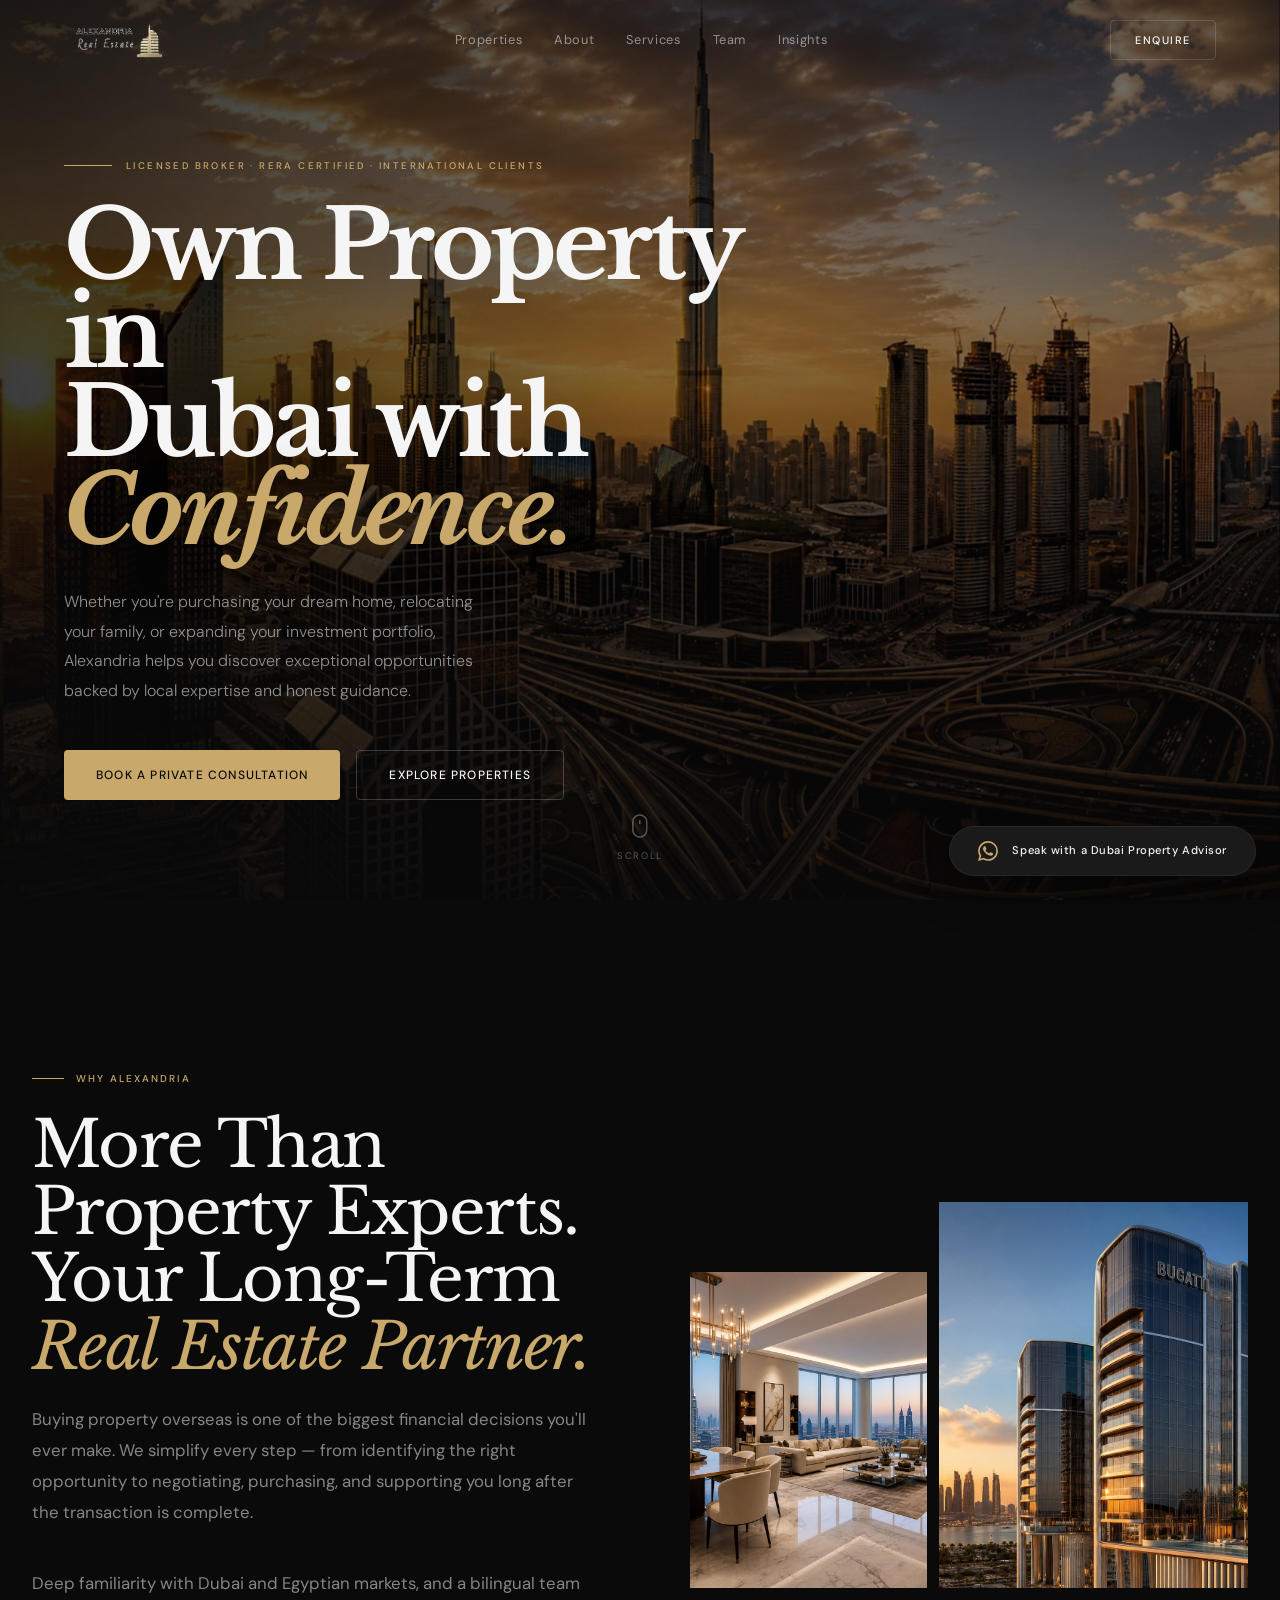
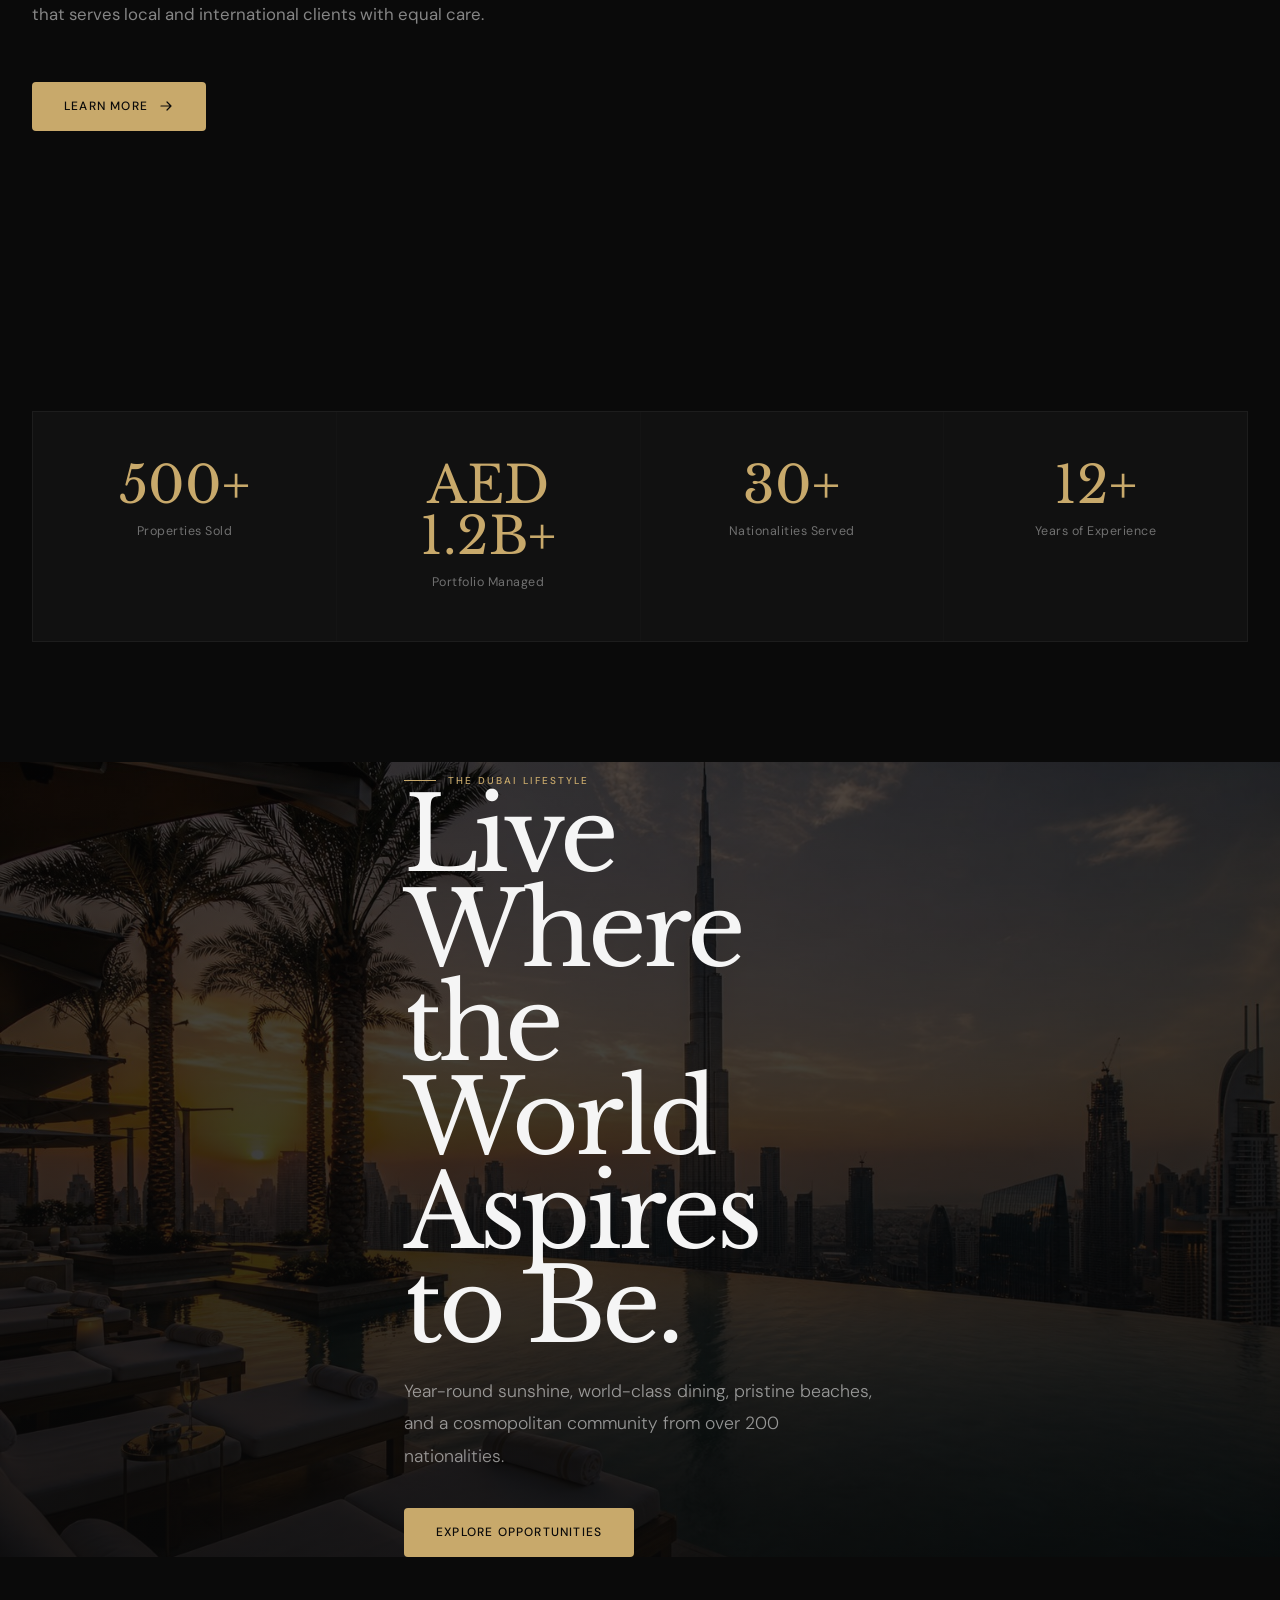
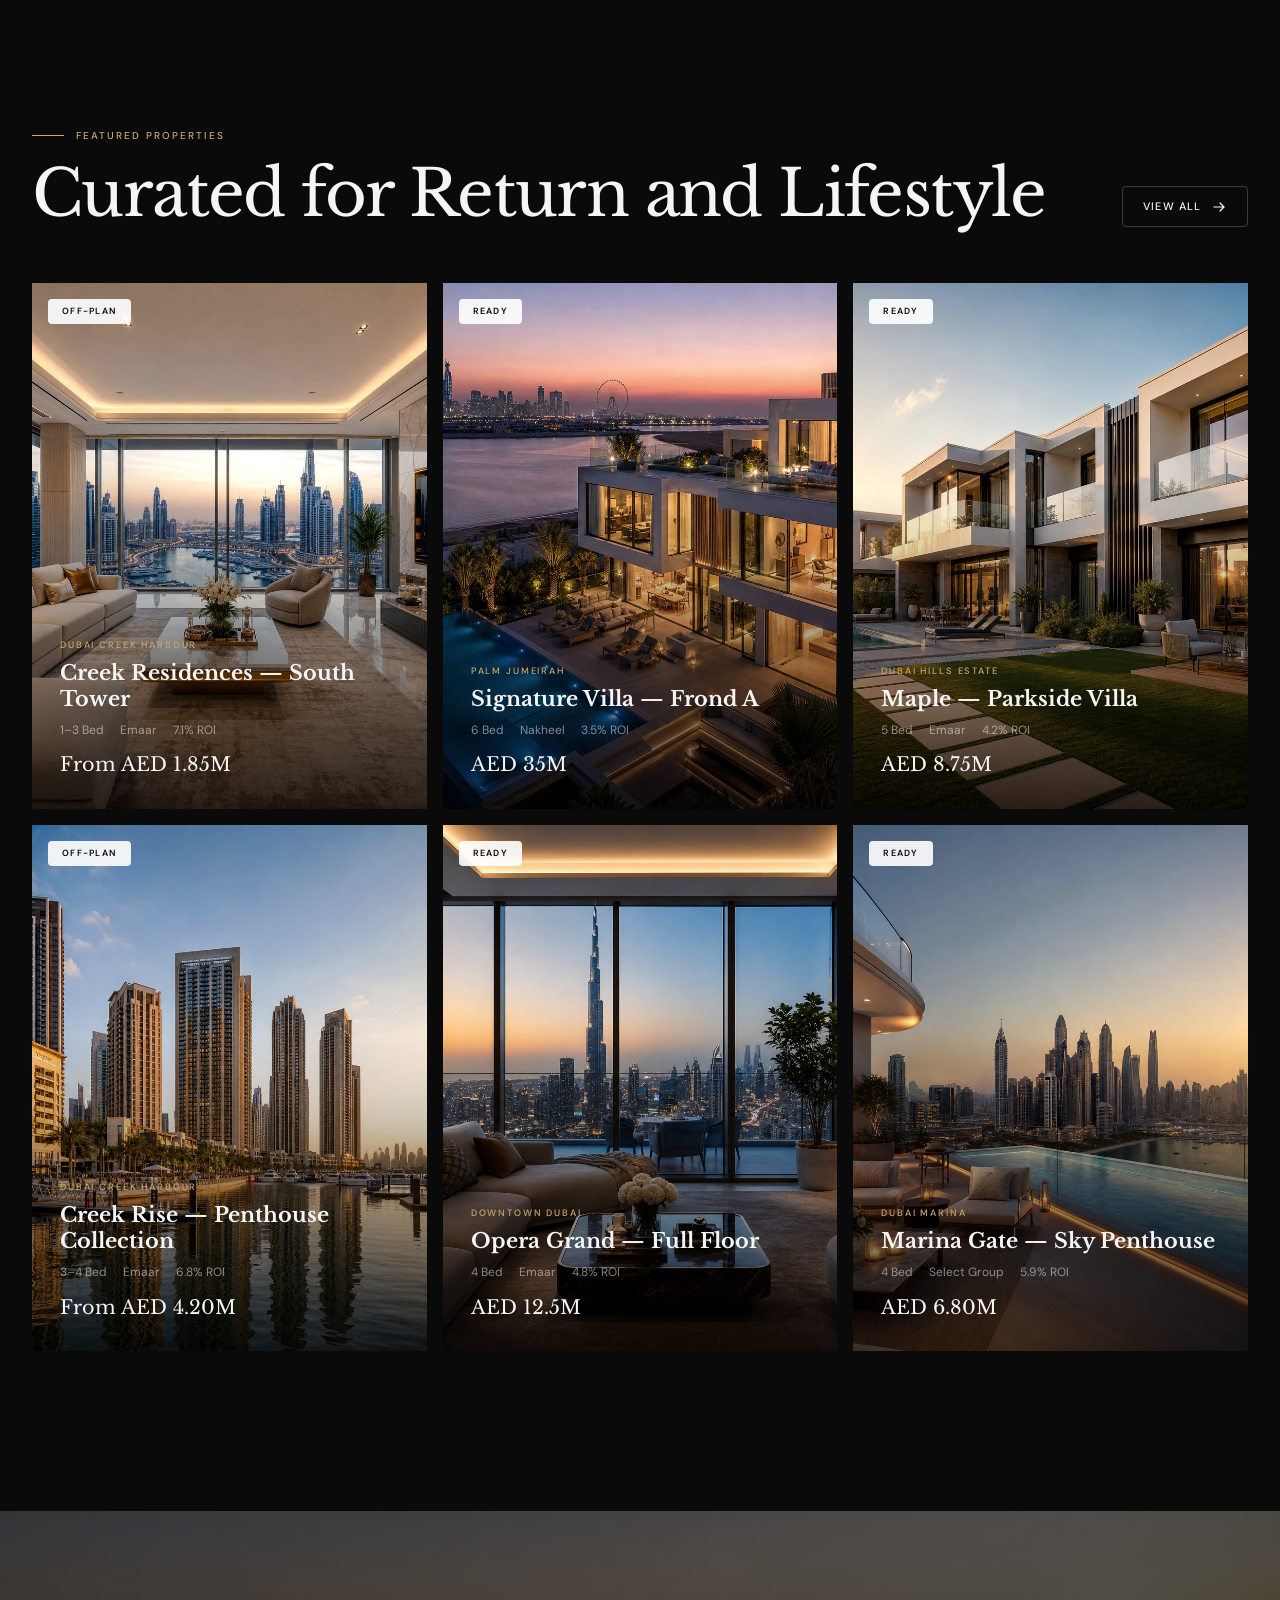
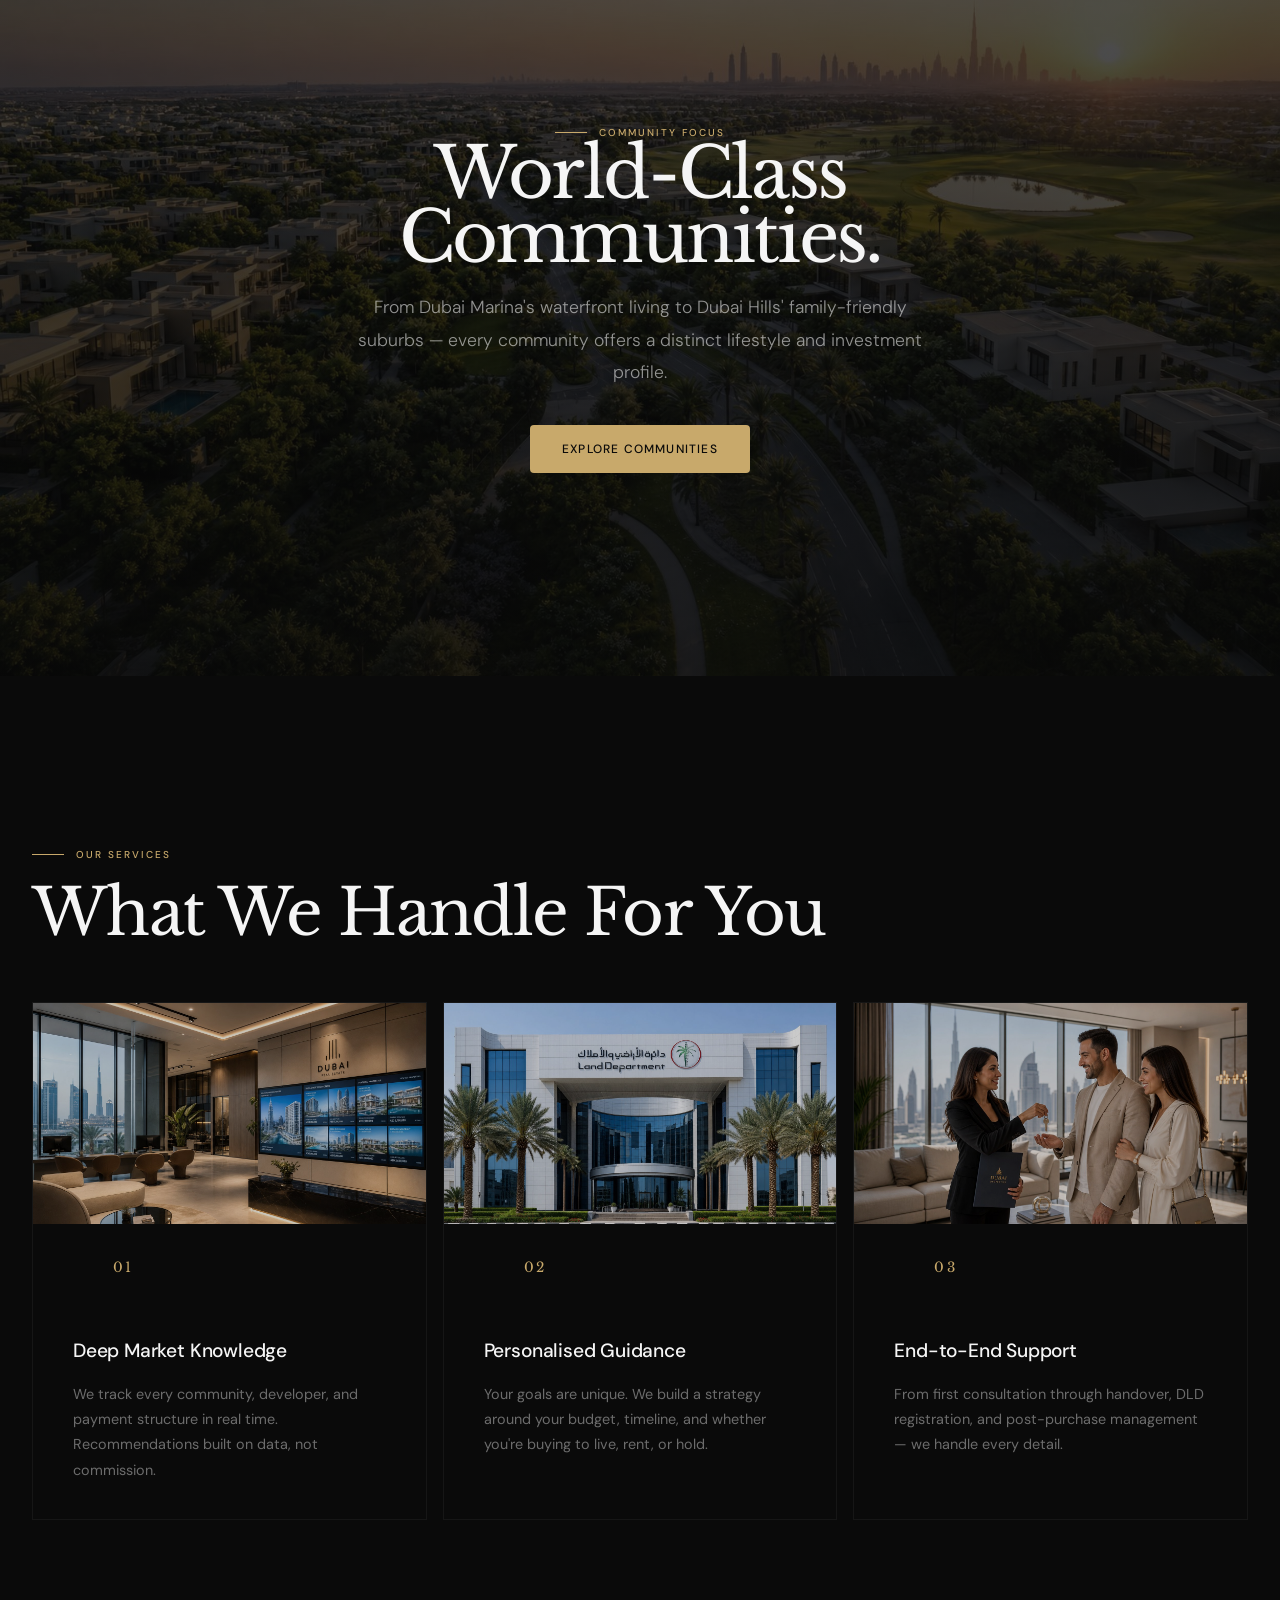
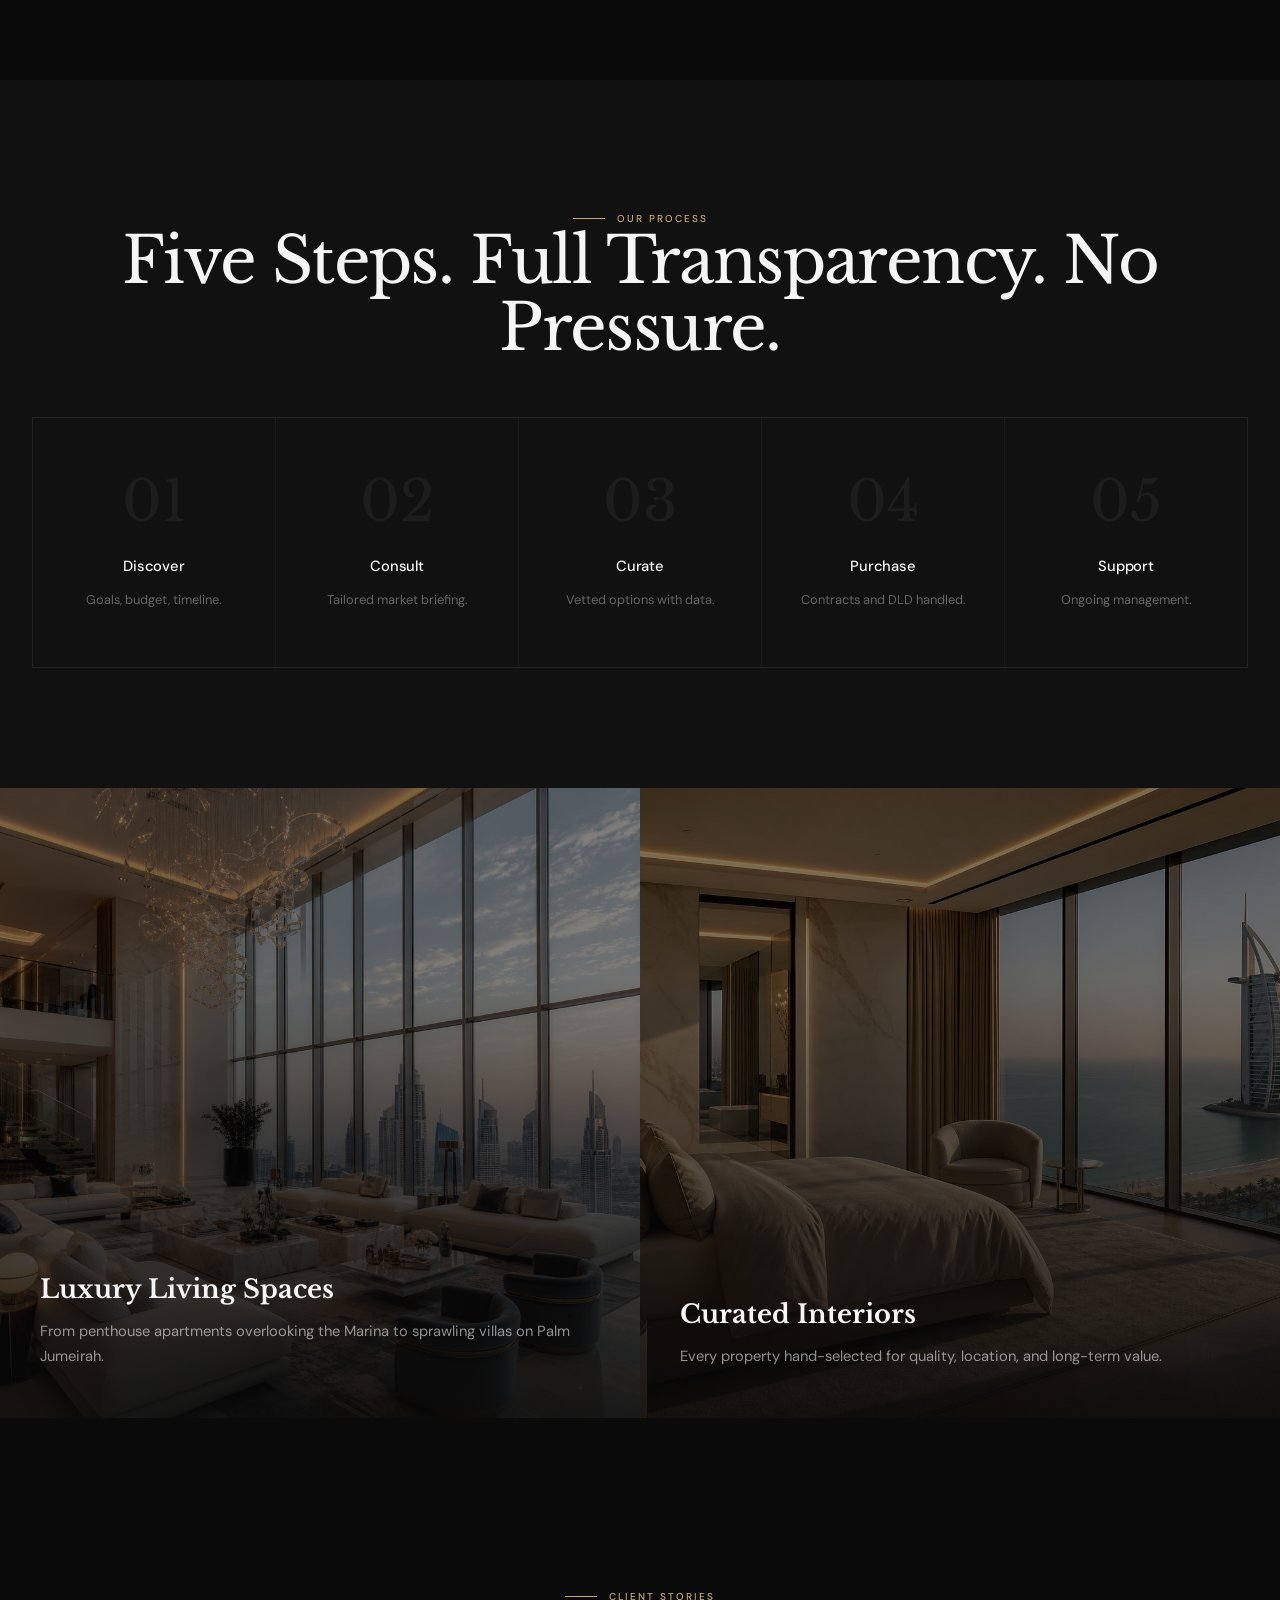
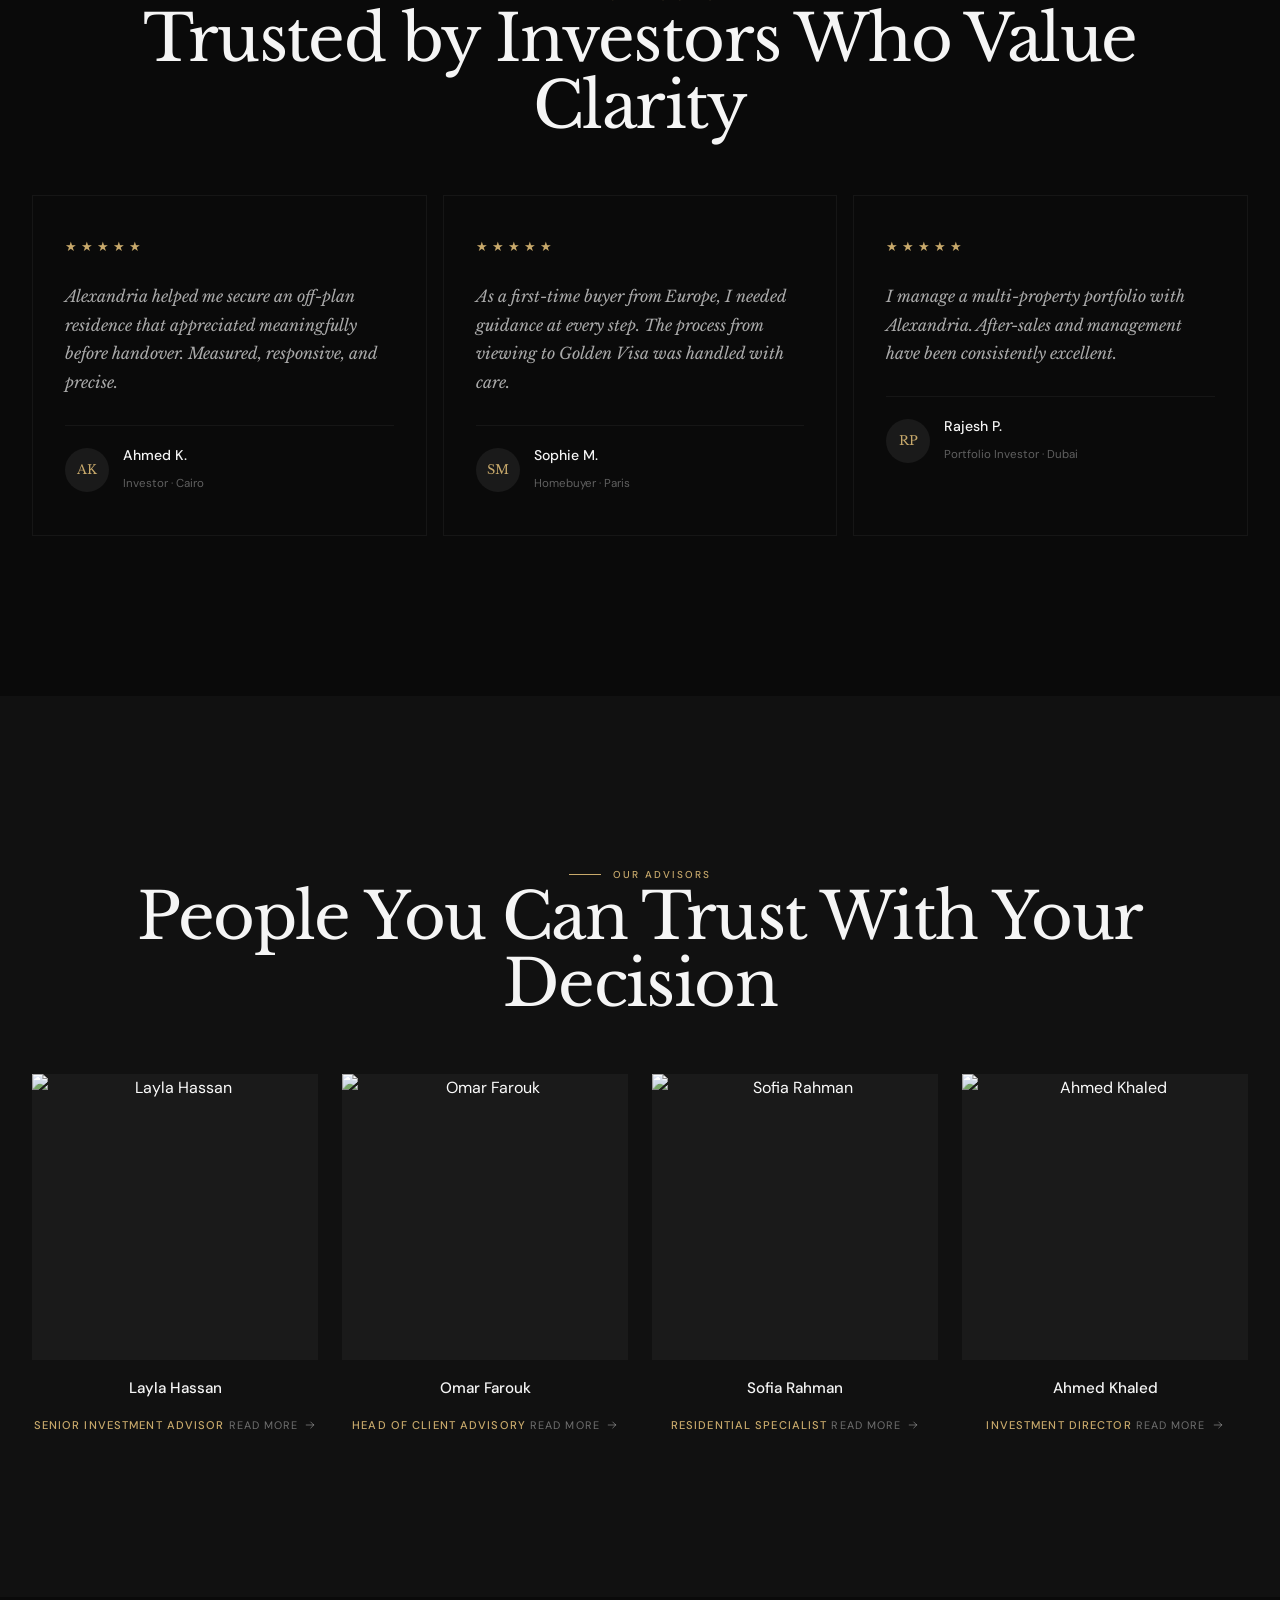
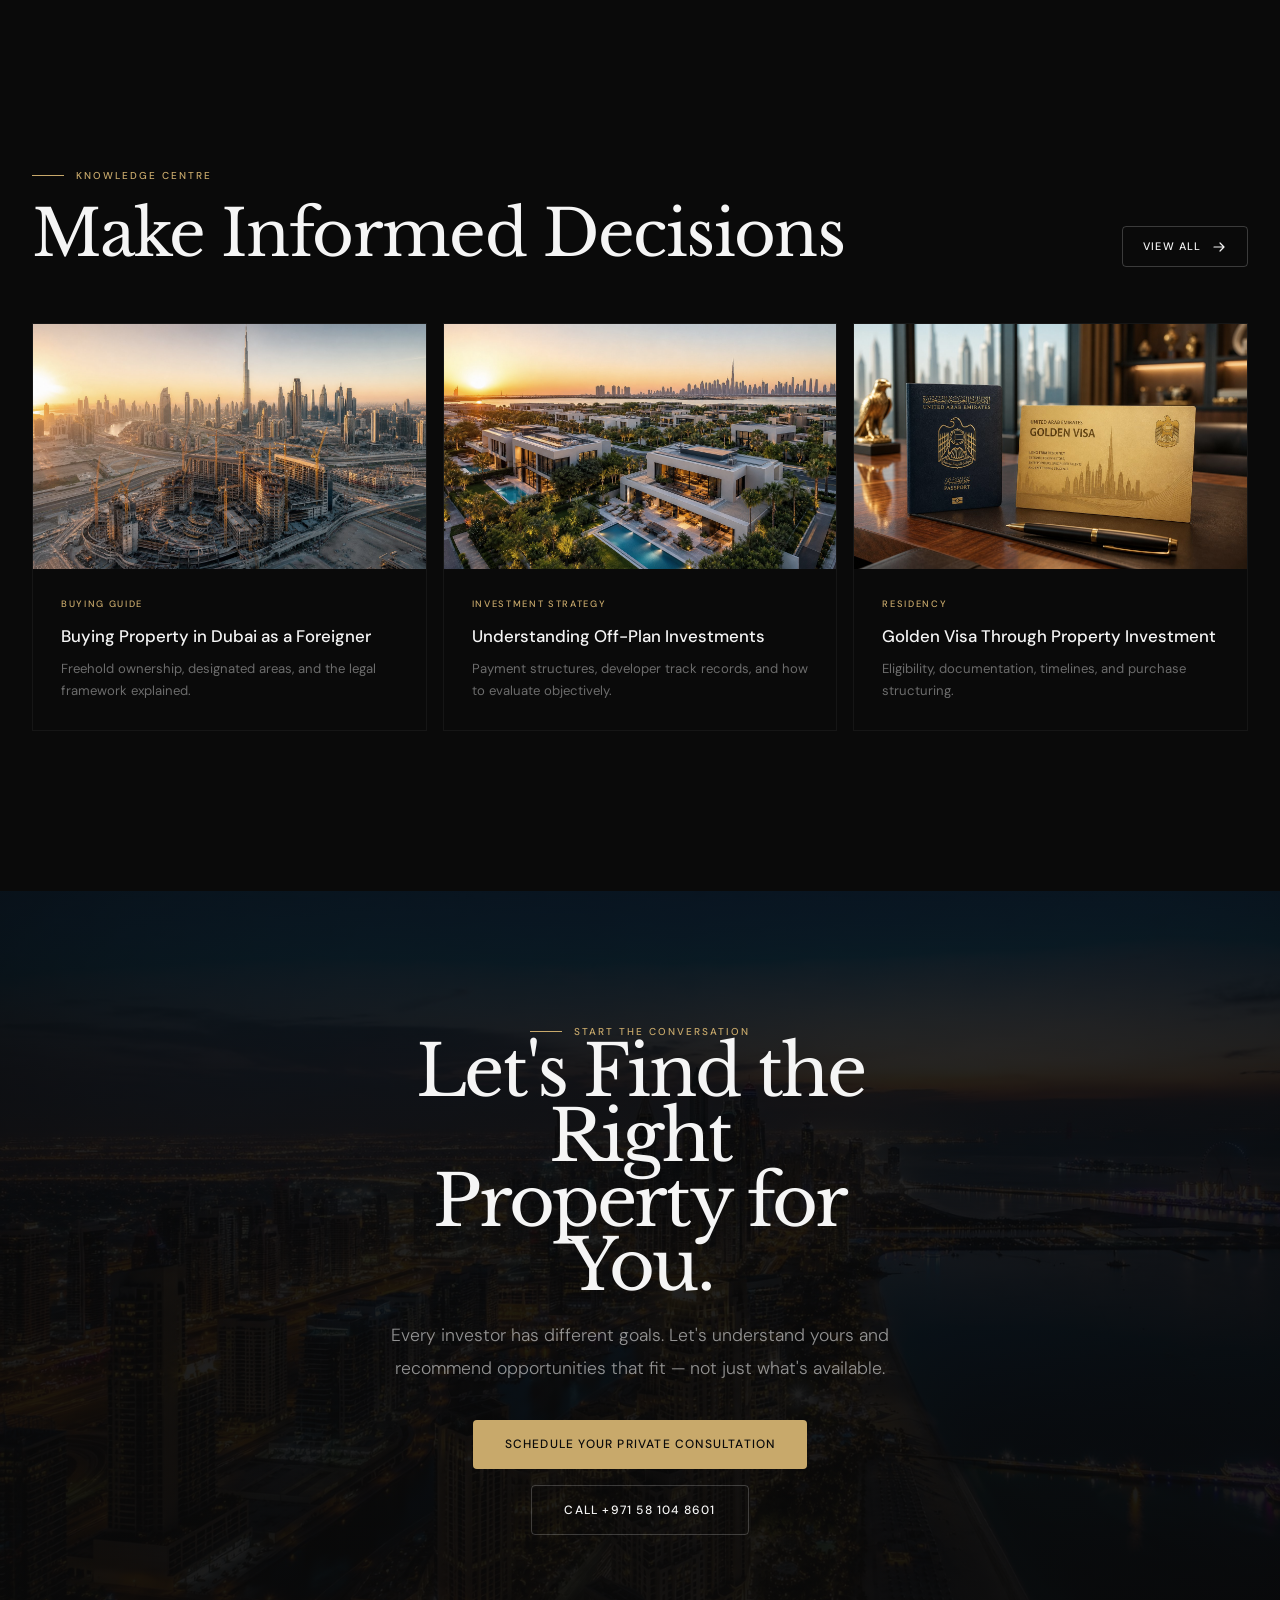
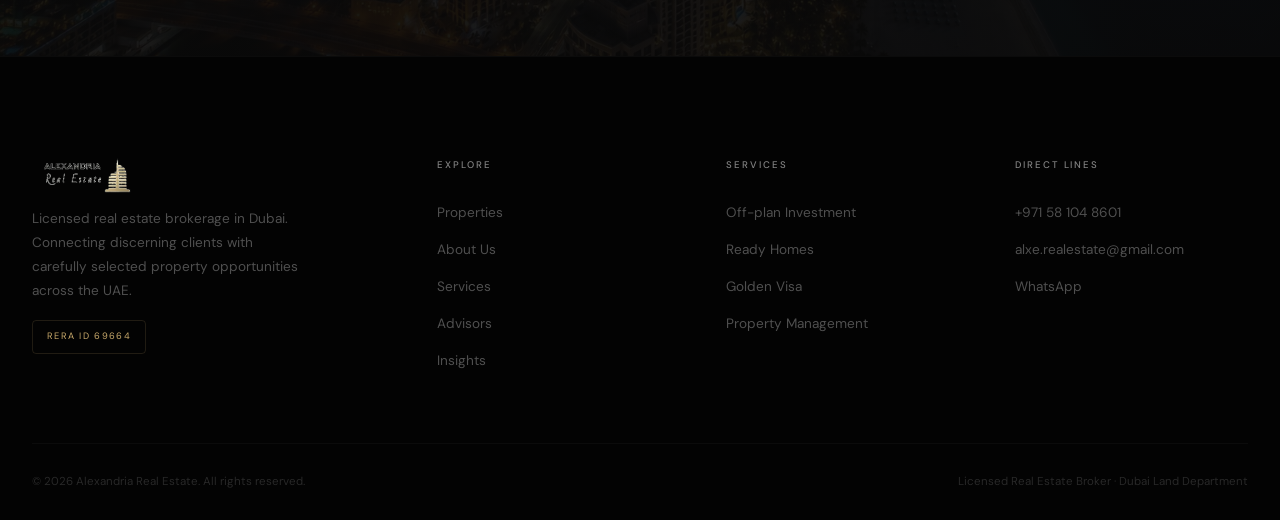
==== commit b55a2c50: "Geon-quality polish: italic gold accents, overlay cards, cleaner team Key improvements matching Geon" ====
--- a/index.html
+++ b/index.html
@@ -49,7 +49,7 @@
   <div class="hero-overlay"></div>
   <div class="hero-content">
     <div class="hero-kicker"><span>Licensed Broker · RERA Certified · International Clients</span></div>
-    <h1>Own Property in Dubai with Confidence.</h1>
+    <h1>Own Property in<br>Dubai with <em>Confidence.</em></h1>
     <div class="hero-body">
       <p>Whether you're purchasing your dream home, relocating your family, or expanding your investment portfolio, Alexandria helps you discover exceptional opportunities backed by local expertise and honest guidance.</p>
     </div>
@@ -64,27 +64,16 @@
   </div>
 </section>
 
-<!-- ===== TRUST BAR ===== -->
-<div class="trust-bar">
-  <div class="trust-bar-label">Trusted by leading developers and international investors</div>
-  <div class="trust-bar-track">
-    <div class="trust-bar-slide">
-      <span>Emaar</span><span>DAMAC</span><span>Nakheel</span><span>Meraas</span><span>SOBHA</span><span>Dubai Properties</span><span>Azizi</span><span>Binghatti</span>
-      <span>Emaar</span><span>DAMAC</span><span>Nakheel</span><span>Meraas</span><span>SOBHA</span><span>Dubai Properties</span><span>Azizi</span><span>Binghatti</span>
-    </div>
-  </div>
-</div>
-
-<!-- ===== ABOUT — Split with two large images (Geon style) ===== -->
+<!-- ===== ABOUT — Geon style: text + large image ===== -->
 <section class="section" id="about">
   <div class="container-wide">
     <div class="about-split reveal">
       <div class="about-text">
         <div class="label">Why Alexandria</div>
-        <h2 class="h1">More Than Property Experts.<br>Your Long-Term Real Estate Partner.</h2>
+        <h2 class="h1">More Than Property Experts.<br>Your Long-Term <em>Real Estate Partner.</em></h2>
         <p>Buying property overseas is one of the biggest financial decisions you'll ever make. We simplify every step — from identifying the right opportunity to negotiating, purchasing, and supporting you long after the transaction is complete.</p>
         <p>Deep familiarity with Dubai and Egyptian markets, and a bilingual team that serves local and international clients with equal care.</p>
-        <a href="#contact" class="btn btn-primary">Learn More <svg viewBox="0 0 16 16" fill="none"><path d="M3 8h10M9 4l4 4-4 4" stroke="currentColor" stroke-width="1.2" stroke-linecap="round" stroke-linejoin="round"/></svg></a>
+        <a href="#contact" class="btn btn-primary" style="margin-top:12px">Learn More <svg viewBox="0 0 16 16" fill="none"><path d="M3 8h10M9 4l4 4-4 4" stroke="currentColor" stroke-width="1.2" stroke-linecap="round" stroke-linejoin="round"/></svg></a>
       </div>
       <div class="about-images">
         <div class="about-img about-img-tall"><img src="images/about-interior.jpg" alt="Luxury interior" loading="lazy"></div>
@@ -128,12 +117,30 @@
       <a href="#contact" class="btn btn-outline btn-sm">View All <svg viewBox="0 0 16 16" fill="none"><path d="M3 8h10M9 4l4 4-4 4" stroke="currentColor" stroke-width="1.2" stroke-linecap="round" stroke-linejoin="round"/></svg></a>
     </div>
     <div class="prop-grid reveal">
-      <a href="#contact" class="prop-card"><div class="prop-media"><img src="images/prop-1.jpg" alt="Creek Residences" loading="lazy"><div class="prop-overlay"></div><span class="prop-badge">Off-plan</span></div><div class="prop-body"><div class="prop-community">Dubai Creek Harbour</div><h3 class="prop-name">Creek Residences — South Tower</h3><div class="prop-meta"><span>1–3 Bed</span><span>Emaar</span><span>7.1% ROI</span></div><div class="prop-price">From AED 1.85M</div></div></a>
-      <a href="#contact" class="prop-card"><div class="prop-media"><img src="images/prop-2.jpg" alt="Palm Villa" loading="lazy"><div class="prop-overlay"></div><span class="prop-badge">Ready</span></div><div class="prop-body"><div class="prop-community">Palm Jumeirah</div><h3 class="prop-name">Signature Villa — Frond A</h3><div class="prop-meta"><span>6 Bed</span><span>Nakheel</span><span>3.5% ROI</span></div><div class="prop-price">AED 35M</div></div></a>
-      <a href="#contact" class="prop-card"><div class="prop-media"><img src="images/prop-3.jpg" alt="Dubai Hills" loading="lazy"><div class="prop-overlay"></div><span class="prop-badge">Ready</span></div><div class="prop-body"><div class="prop-community">Dubai Hills Estate</div><h3 class="prop-name">Maple — Parkside Villa</h3><div class="prop-meta"><span>5 Bed</span><span>Emaar</span><span>4.2% ROI</span></div><div class="prop-price">AED 8.75M</div></div></a>
-      <a href="#contact" class="prop-card"><div class="prop-media"><img src="images/prop-4.jpg" alt="Creek Harbour" loading="lazy"><div class="prop-overlay"></div><span class="prop-badge">Off-plan</span></div><div class="prop-body"><div class="prop-community">Dubai Creek Harbour</div><h3 class="prop-name">Creek Rise — Penthouse Collection</h3><div class="prop-meta"><span>3–4 Bed</span><span>Emaar</span><span>6.8% ROI</span></div><div class="prop-price">From AED 4.20M</div></div></a>
-      <a href="#contact" class="prop-card"><div class="prop-media"><img src="images/prop-5.jpg" alt="Downtown" loading="lazy"><div class="prop-overlay"></div><span class="prop-badge">Ready</span></div><div class="prop-body"><div class="prop-community">Downtown Dubai</div><h3 class="prop-name">Opera Grand — Full Floor</h3><div class="prop-meta"><span>4 Bed</span><span>Emaar</span><span>4.8% ROI</span></div><div class="prop-price">AED 12.5M</div></div></a>
-      <a href="#contact" class="prop-card"><div class="prop-media"><img src="images/prop-6.jpg" alt="Marina Penthouse" loading="lazy"><div class="prop-overlay"></div><span class="prop-badge">Ready</span></div><div class="prop-body"><div class="prop-community">Dubai Marina</div><h3 class="prop-name">Marina Gate — Sky Penthouse</h3><div class="prop-meta"><span>4 Bed</span><span>Select Group</span><span>5.9% ROI</span></div><div class="prop-price">AED 6.80M</div></div></a>
+      <a href="#contact" class="prop-card">
+        <div class="prop-media"><img src="images/prop-1.jpg" alt="Creek Residences" loading="lazy"><div class="prop-overlay"></div><span class="prop-badge">Off-plan</span></div>
+        <div class="prop-body"><div class="prop-community">Dubai Creek Harbour</div><h3 class="prop-name">Creek Residences — South Tower</h3><div class="prop-meta"><span>1–3 Bed</span><span>Emaar</span><span>7.1% ROI</span></div><div class="prop-price">From AED 1.85M</div></div>
+      </a>
+      <a href="#contact" class="prop-card">
+        <div class="prop-media"><img src="images/prop-2.jpg" alt="Palm Villa" loading="lazy"><div class="prop-overlay"></div><span class="prop-badge">Ready</span></div>
+        <div class="prop-body"><div class="prop-community">Palm Jumeirah</div><h3 class="prop-name">Signature Villa — Frond A</h3><div class="prop-meta"><span>6 Bed</span><span>Nakheel</span><span>3.5% ROI</span></div><div class="prop-price">AED 35M</div></div>
+      </a>
+      <a href="#contact" class="prop-card">
+        <div class="prop-media"><img src="images/prop-3.jpg" alt="Dubai Hills" loading="lazy"><div class="prop-overlay"></div><span class="prop-badge">Ready</span></div>
+        <div class="prop-body"><div class="prop-community">Dubai Hills Estate</div><h3 class="prop-name">Maple — Parkside Villa</h3><div class="prop-meta"><span>5 Bed</span><span>Emaar</span><span>4.2% ROI</span></div><div class="prop-price">AED 8.75M</div></div>
+      </a>
+      <a href="#contact" class="prop-card">
+        <div class="prop-media"><img src="images/prop-4.jpg" alt="Creek Harbour" loading="lazy"><div class="prop-overlay"></div><span class="prop-badge">Off-plan</span></div>
+        <div class="prop-body"><div class="prop-community">Dubai Creek Harbour</div><h3 class="prop-name">Creek Rise — Penthouse Collection</h3><div class="prop-meta"><span>3–4 Bed</span><span>Emaar</span><span>6.8% ROI</span></div><div class="prop-price">From AED 4.20M</div></div>
+      </a>
+      <a href="#contact" class="prop-card">
+        <div class="prop-media"><img src="images/prop-5.jpg" alt="Downtown" loading="lazy"><div class="prop-overlay"></div><span class="prop-badge">Ready</span></div>
+        <div class="prop-body"><div class="prop-community">Downtown Dubai</div><h3 class="prop-name">Opera Grand — Full Floor</h3><div class="prop-meta"><span>4 Bed</span><span>Emaar</span><span>4.8% ROI</span></div><div class="prop-price">AED 12.5M</div></div>
+      </a>
+      <a href="#contact" class="prop-card">
+        <div class="prop-media"><img src="images/prop-6.jpg" alt="Marina Penthouse" loading="lazy"><div class="prop-overlay"></div><span class="prop-badge">Ready</span></div>
+        <div class="prop-body"><div class="prop-community">Dubai Marina</div><h3 class="prop-name">Marina Gate — Sky Penthouse</h3><div class="prop-meta"><span>4 Bed</span><span>Select Group</span><span>5.9% ROI</span></div><div class="prop-price">AED 6.80M</div></div>
+      </a>
     </div>
   </div>
 </section>
@@ -259,10 +266,30 @@
       <h2 class="h1">People You Can Trust With Your Decision</h2>
     </div>
     <div class="team-grid reveal">
-      <div class="team-card"><div class="team-photo"><img src="https://framerusercontent.com/images/HMFX014d4Hl4envjtSU5sIyZR0.jpg?width=465&height=600" alt="Layla Hassan" loading="lazy"></div><h4>Layla Hassan</h4><span class="role">Senior Investment Advisor</span></div>
-      <div class="team-card"><div class="team-photo"><img src="https://framerusercontent.com/images/nfxlBHUxQvl6XCstMZeJDSVuqoU.jpg?width=465&height=600" alt="Omar Farouk" loading="lazy"></div><h4>Omar Farouk</h4><span class="role">Head of Client Advisory</span></div>
-      <div class="team-card"><div class="team-photo"><img src="https://framerusercontent.com/images/Q5EnLEm9sjAUlyOVx7rFXRajiM.jpg?width=465&height=600" alt="Sofia Rahman" loading="lazy"></div><h4>Sofia Rahman</h4><span class="role">Residential Specialist</span></div>
-      <div class="team-card"><div class="team-photo"><img src="https://framerusercontent.com/images/69u2DSWP1f3IejM6Y2hx3C1fygc.jpg?width=465&height=600" alt="Ahmed Khaled" loading="lazy"></div><h4>Ahmed Khaled</h4><span class="role">Investment Director</span></div>
+      <div class="team-card">
+        <div class="team-photo"><img src="https://framerusercontent.com/images/HMFX014d4Hl4envjtSU5sIyZR0.jpg?width=465&height=600" alt="Layla Hassan" loading="lazy"></div>
+        <h4>Layla Hassan</h4>
+        <span class="role">Senior Investment Advisor</span>
+        <a href="#contact" class="read-more">Read More <svg viewBox="0 0 16 16" fill="none"><path d="M3 8h10M9 4l4 4-4 4" stroke="currentColor" stroke-width="1.2" stroke-linecap="round" stroke-linejoin="round"/></svg></a>
+      </div>
+      <div class="team-card">
+        <div class="team-photo"><img src="https://framerusercontent.com/images/nfxlBHUxQvl6XCstMZeJDSVuqoU.jpg?width=465&height=600" alt="Omar Farouk" loading="lazy"></div>
+        <h4>Omar Farouk</h4>
+        <span class="role">Head of Client Advisory</span>
+        <a href="#contact" class="read-more">Read More <svg viewBox="0 0 16 16" fill="none"><path d="M3 8h10M9 4l4 4-4 4" stroke="currentColor" stroke-width="1.2" stroke-linecap="round" stroke-linejoin="round"/></svg></a>
+      </div>
+      <div class="team-card">
+        <div class="team-photo"><img src="https://framerusercontent.com/images/Q5EnLEm9sjAUlyOVx7rFXRajiM.jpg?width=465&height=600" alt="Sofia Rahman" loading="lazy"></div>
+        <h4>Sofia Rahman</h4>
+        <span class="role">Residential Specialist</span>
+        <a href="#contact" class="read-more">Read More <svg viewBox="0 0 16 16" fill="none"><path d="M3 8h10M9 4l4 4-4 4" stroke="currentColor" stroke-width="1.2" stroke-linecap="round" stroke-linejoin="round"/></svg></a>
+      </div>
+      <div class="team-card">
+        <div class="team-photo"><img src="https://framerusercontent.com/images/69u2DSWP1f3IejM6Y2hx3C1fygc.jpg?width=465&height=600" alt="Ahmed Khaled" loading="lazy"></div>
+        <h4>Ahmed Khaled</h4>
+        <span class="role">Investment Director</span>
+        <a href="#contact" class="read-more">Read More <svg viewBox="0 0 16 16" fill="none"><path d="M3 8h10M9 4l4 4-4 4" stroke="currentColor" stroke-width="1.2" stroke-linecap="round" stroke-linejoin="round"/></svg></a>
+      </div>
     </div>
   </div>
 </section>
--- a/css/ui-enhancements.css
+++ b/css/ui-enhancements.css
@@ -60,8 +60,8 @@
 /* ---- Layout ---- */
 .container { width: min(100% - 4rem, var(--max)); margin-inline: auto; }
 .container-wide { width: min(100% - 4rem, var(--max-wide)); margin-inline: auto; }
-.section { padding: 140px 0; position: relative; }
-.section-sm { padding: 100px 0; }
+.section { padding: 160px 0; position: relative; }
+.section-sm { padding: 120px 0; }
 
 /* ---- Typography — Geon-style dramatic scale ---- */
 .display {
@@ -71,6 +71,10 @@
   letter-spacing: -0.04em;
   font-weight: 400;
 }
+.display em {
+  font-style: italic;
+  color: var(--gold);
+}
 .h1 {
   font-family: var(--font-serif);
   font-size: clamp(2.5rem, 5vw, 4.2rem);
@@ -78,12 +82,20 @@
   letter-spacing: -0.025em;
   font-weight: 400;
 }
+.h1 em {
+  font-style: italic;
+  color: var(--gold);
+}
 .h2 {
   font-family: var(--font-serif);
   font-size: clamp(2rem, 4vw, 3.2rem);
   line-height: 1.1;
   letter-spacing: -0.02em;
   font-weight: 400;
+}
+.h2 em {
+  font-style: italic;
+  color: var(--gold);
 }
 .h3 {
   font-family: var(--font-sans);
@@ -373,6 +385,10 @@
   margin-bottom: 32px;
   text-shadow: 0 20px 60px rgba(0,0,0,0.3);
 }
+.hero h1 em {
+  font-style: italic;
+  color: var(--gold);
+}
 .hero-body {
   max-width: 40ch;
   margin-bottom: 44px;
@@ -441,7 +457,13 @@
   align-items: center;
 }
 .about-text .label { margin-bottom: 24px; }
-.about-text h2 { margin-bottom: 24px; }
+.about-text h2 {
+  margin-bottom: 24px;
+}
+.about-text h2 em {
+  font-style: italic;
+  color: var(--gold);
+}
 .about-text p {
   color: rgba(255,255,255,0.5);
   font-size: 1.05rem; line-height: 1.85;
@@ -498,9 +520,9 @@
 /* ---- Featured Properties ---- */
 .featured-header {
   display: flex; justify-content: space-between; align-items: flex-end;
-  margin-bottom: 64px;
-}
-.featured-header .label { margin-bottom: 18px; }
+  margin-bottom: 56px;
+}
+.featured-header .label { margin-bottom: 16px; }
 .prop-grid {
   display: grid;
   grid-template-columns: repeat(3, 1fr);
@@ -508,18 +530,17 @@
 }
 .prop-card {
   display: block;
+  position: relative;
   border-radius: var(--radius);
   overflow: hidden;
-  background: var(--dark);
   transition: all 0.6s var(--ease);
 }
 .prop-card:hover {
-  transform: translateY(-10px);
-  box-shadow: 0 40px 80px rgba(0,0,0,0.4);
+  transform: translateY(-6px);
 }
 .prop-media {
   position: relative;
-  aspect-ratio: 4/3;
+  aspect-ratio: 3/4;
   overflow: hidden;
 }
 .prop-media img {
@@ -528,58 +549,61 @@
   filter: saturate(0.85) contrast(1.05);
 }
 .prop-card:hover .prop-media img {
-  transform: scale(1.08);
+  transform: scale(1.06);
   filter: saturate(1) contrast(1.1);
 }
 .prop-overlay {
   position: absolute; inset: 0;
-  background: linear-gradient(to top, rgba(0,0,0,0.7) 0%, transparent 50%);
+  background: linear-gradient(180deg, transparent 40%, rgba(0,0,0,0.75) 100%);
+  z-index: 1;
 }
 .prop-badge {
   position: absolute; top: 16px; left: 16px;
-  padding: 6px 16px;
-  font-size: 0.58rem;
+  padding: 5px 14px;
+  font-size: 0.56rem;
   letter-spacing: 0.14em;
   text-transform: uppercase;
   font-weight: 600;
   background: rgba(255,255,255,0.9);
   color: var(--black);
   border-radius: var(--radius-sm);
-  backdrop-filter: blur(8px);
+  z-index: 2;
 }
 .prop-body {
+  position: absolute;
+  bottom: 0; left: 0; right: 0;
   padding: 28px;
+  z-index: 2;
 }
 .prop-community {
-  font-size: 0.6rem;
-  letter-spacing: 0.18em;
+  font-size: 0.58rem;
+  letter-spacing: 0.2em;
   text-transform: uppercase;
   color: var(--gold);
   font-weight: 500;
+  margin-bottom: 6px;
+}
+.prop-name {
+  font-family: var(--font-serif);
+  font-size: 1.3rem;
+  color: var(--white);
   margin-bottom: 8px;
-}
-.prop-name {
-  font-family: var(--font-serif);
-  font-size: 1.25rem;
-  color: var(--white);
-  margin-bottom: 14px;
   line-height: 1.25;
 }
 .prop-meta {
-  display: flex; gap: 20px;
-  padding-top: 14px;
-  border-top: 1px solid rgba(255,255,255,0.05);
-  font-size: 0.78rem;
-  color: rgba(255,255,255,0.4);
+  display: flex; gap: 16px;
+  font-size: 0.75rem;
+  color: rgba(255,255,255,0.5);
+  margin-bottom: 4px;
 }
 .prop-meta span {
-  display: flex; align-items: center; gap: 6px;
+  display: flex; align-items: center; gap: 5px;
 }
 .prop-price {
   font-family: var(--font-serif);
-  font-size: 1.4rem;
-  color: var(--white);
-  margin-top: 18px;
+  font-size: 1.2rem;
+  color: var(--white);
+  margin-top: 8px;
 }
 
 /* ---- Services ---- */
@@ -769,7 +793,7 @@
 .team-grid {
   display: grid;
   grid-template-columns: repeat(4, 1fr);
-  gap: 20px;
+  gap: 24px;
 }
 .team-card {
   text-align: center;
@@ -779,18 +803,17 @@
 .team-photo {
   aspect-ratio: 1;
   overflow: hidden;
-  border-radius: var(--radius);
-  margin-bottom: 18px;
+  margin-bottom: 16px;
   background: var(--charcoal);
 }
 .team-photo img {
   width: 100%; height: 100%; object-fit: cover;
-  filter: grayscale(40%) contrast(1.05);
+  filter: grayscale(50%) contrast(1.05);
   transition: all 0.8s var(--ease);
 }
 .team-card:hover .team-photo img {
   filter: grayscale(0%) contrast(1);
-  transform: scale(1.06);
+  transform: scale(1.04);
 }
 .team-card h4 {
   font-family: var(--font-sans);
@@ -806,6 +829,20 @@
   text-transform: uppercase;
   font-weight: 500;
 }
+.team-card .read-more {
+  display: inline-flex;
+  align-items: center;
+  gap: 6px;
+  margin-top: 10px;
+  font-size: 0.68rem;
+  letter-spacing: 0.1em;
+  text-transform: uppercase;
+  color: rgba(255,255,255,0.4);
+  transition: color 0.3s ease;
+}
+.team-card:hover .read-more { color: var(--white); }
+.team-card .read-more svg { width: 12px; height: 12px; transition: transform 0.3s ease; }
+.team-card:hover .read-more svg { transform: translateX(3px); }
 
 /* ---- Testimonials ---- */
 .testimonials-grid {
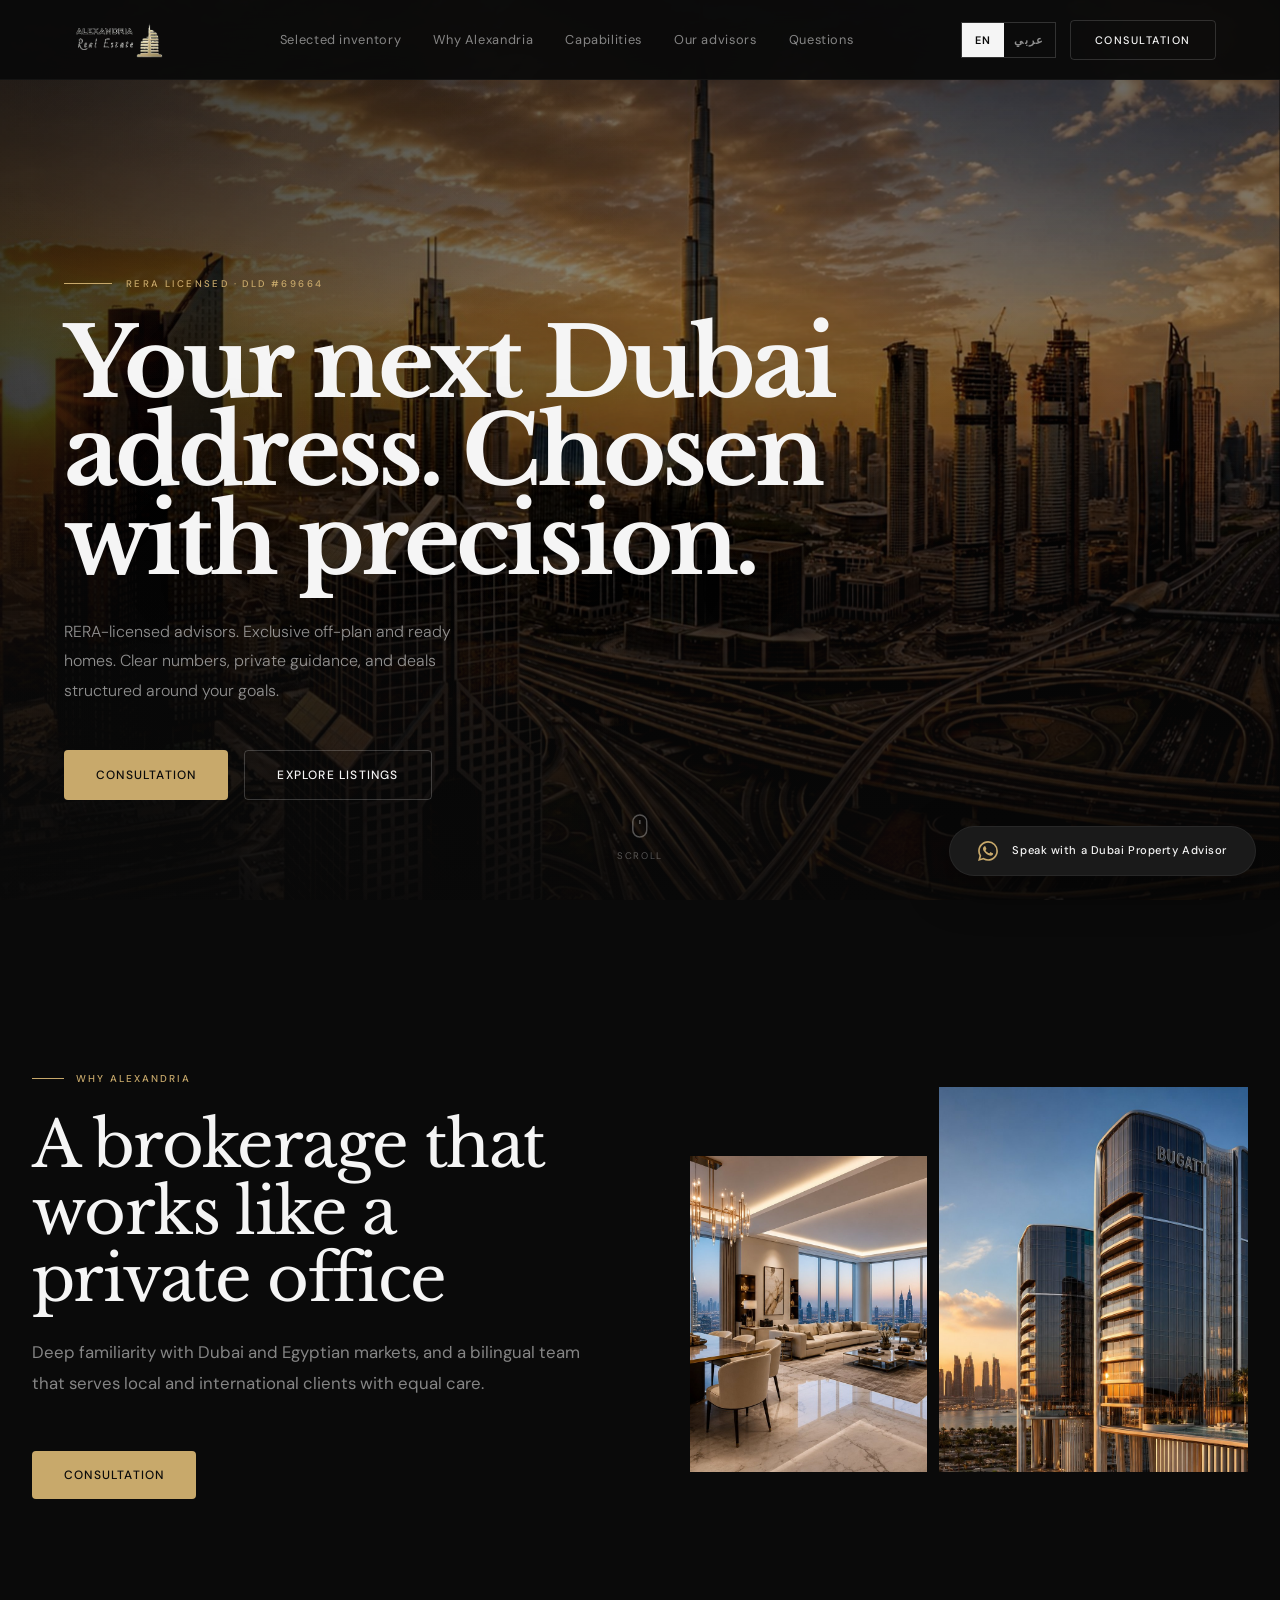
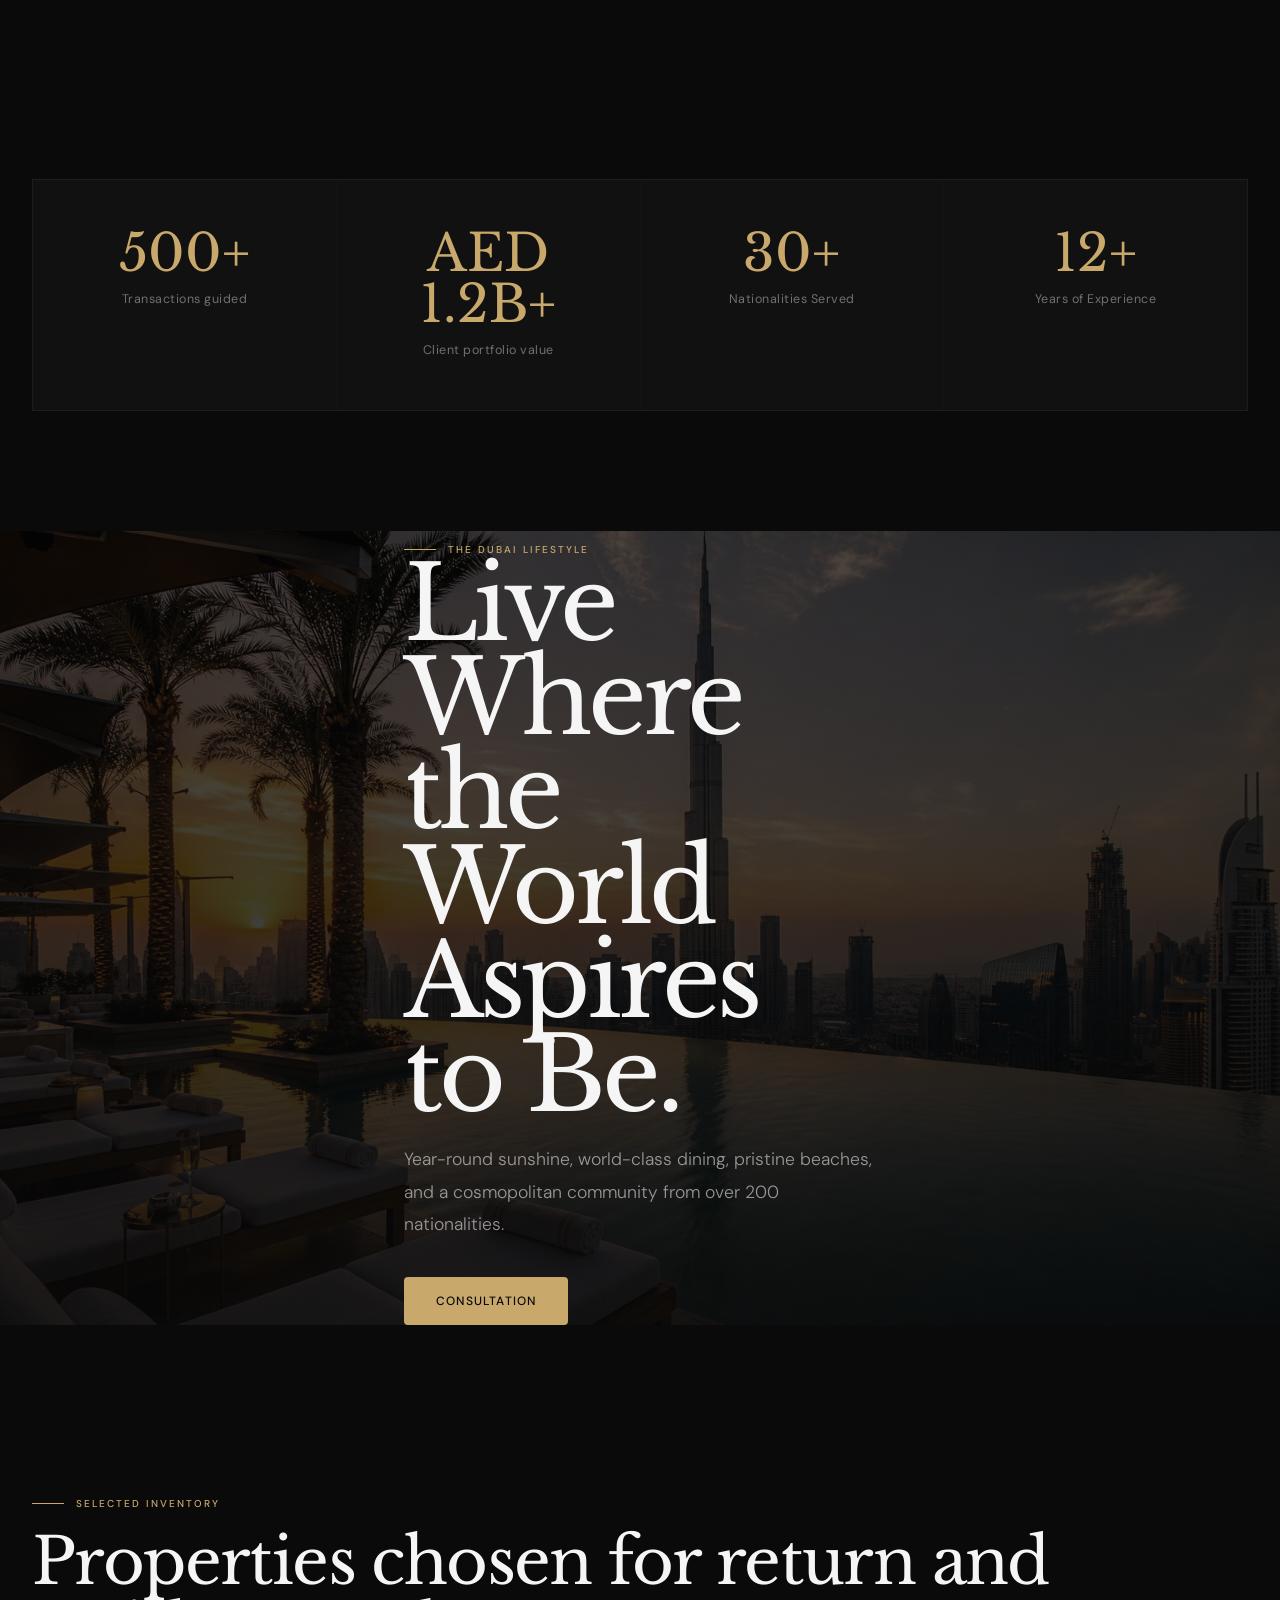
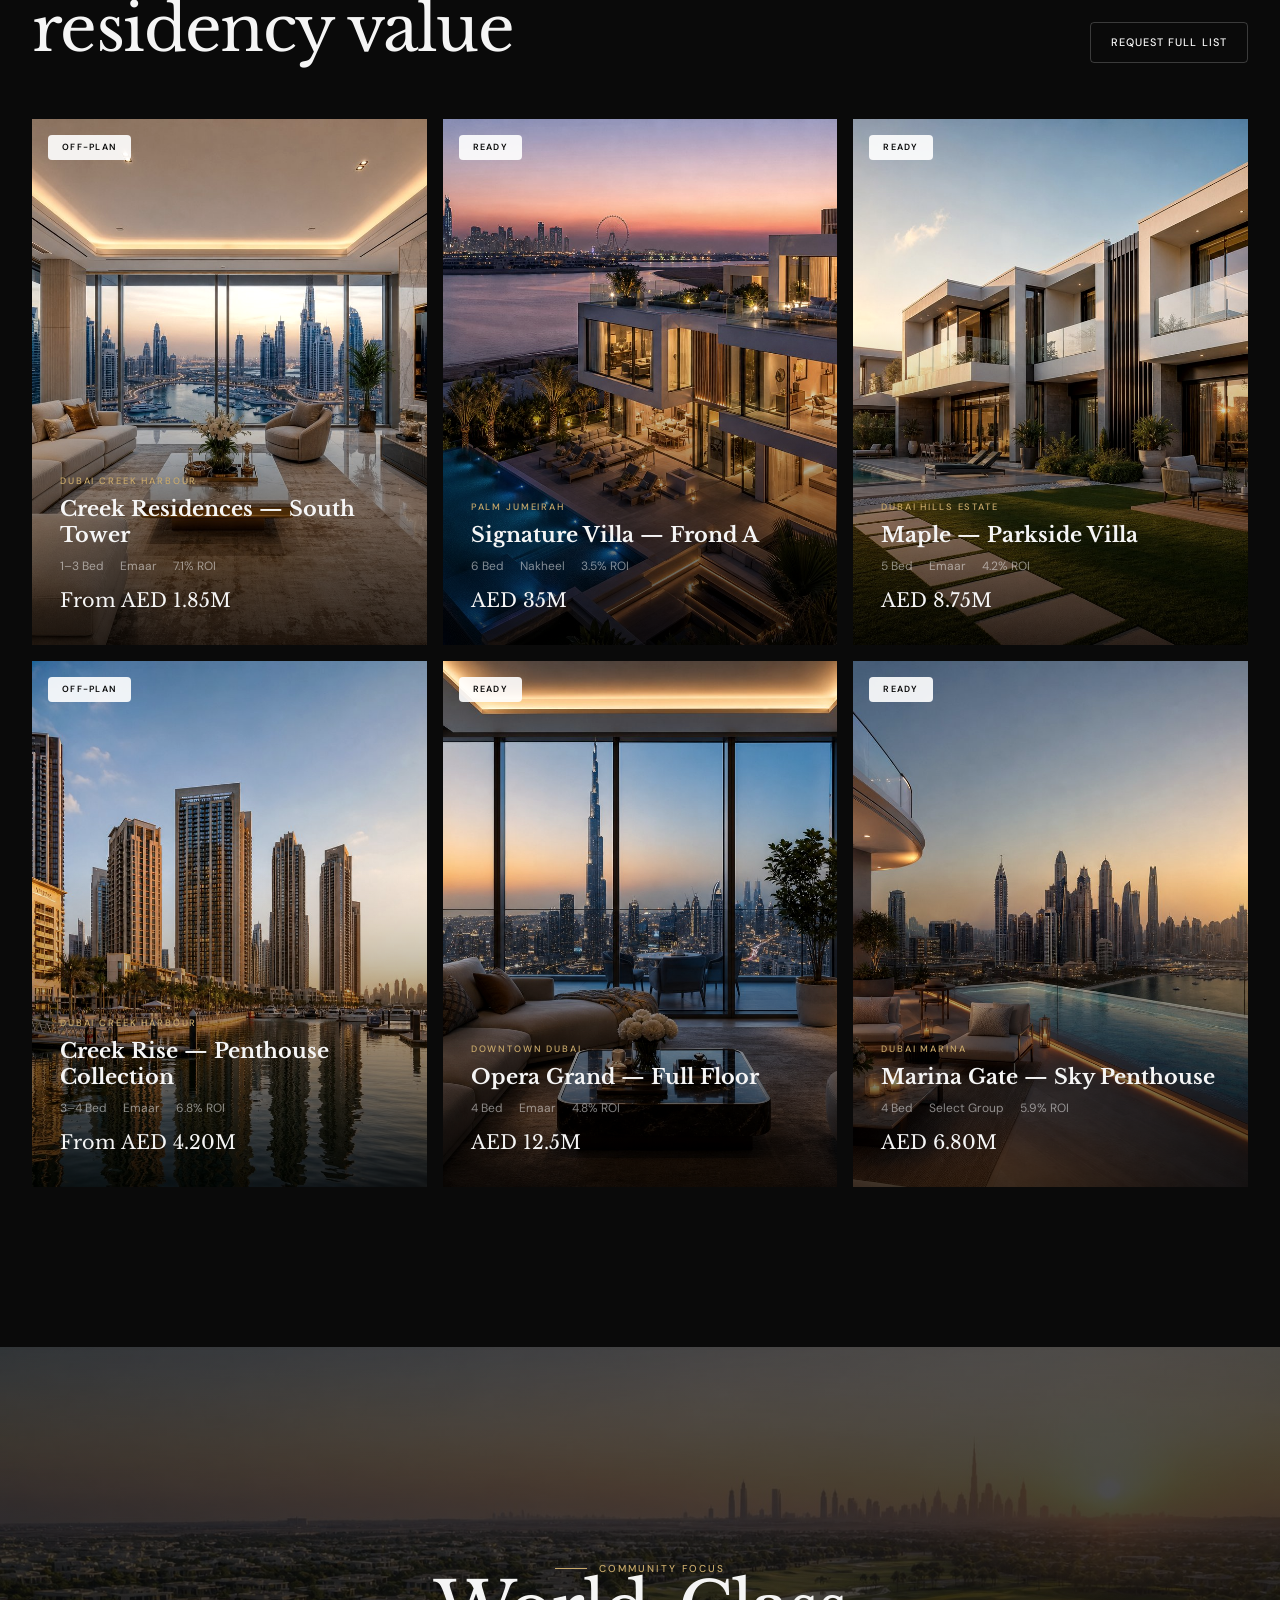
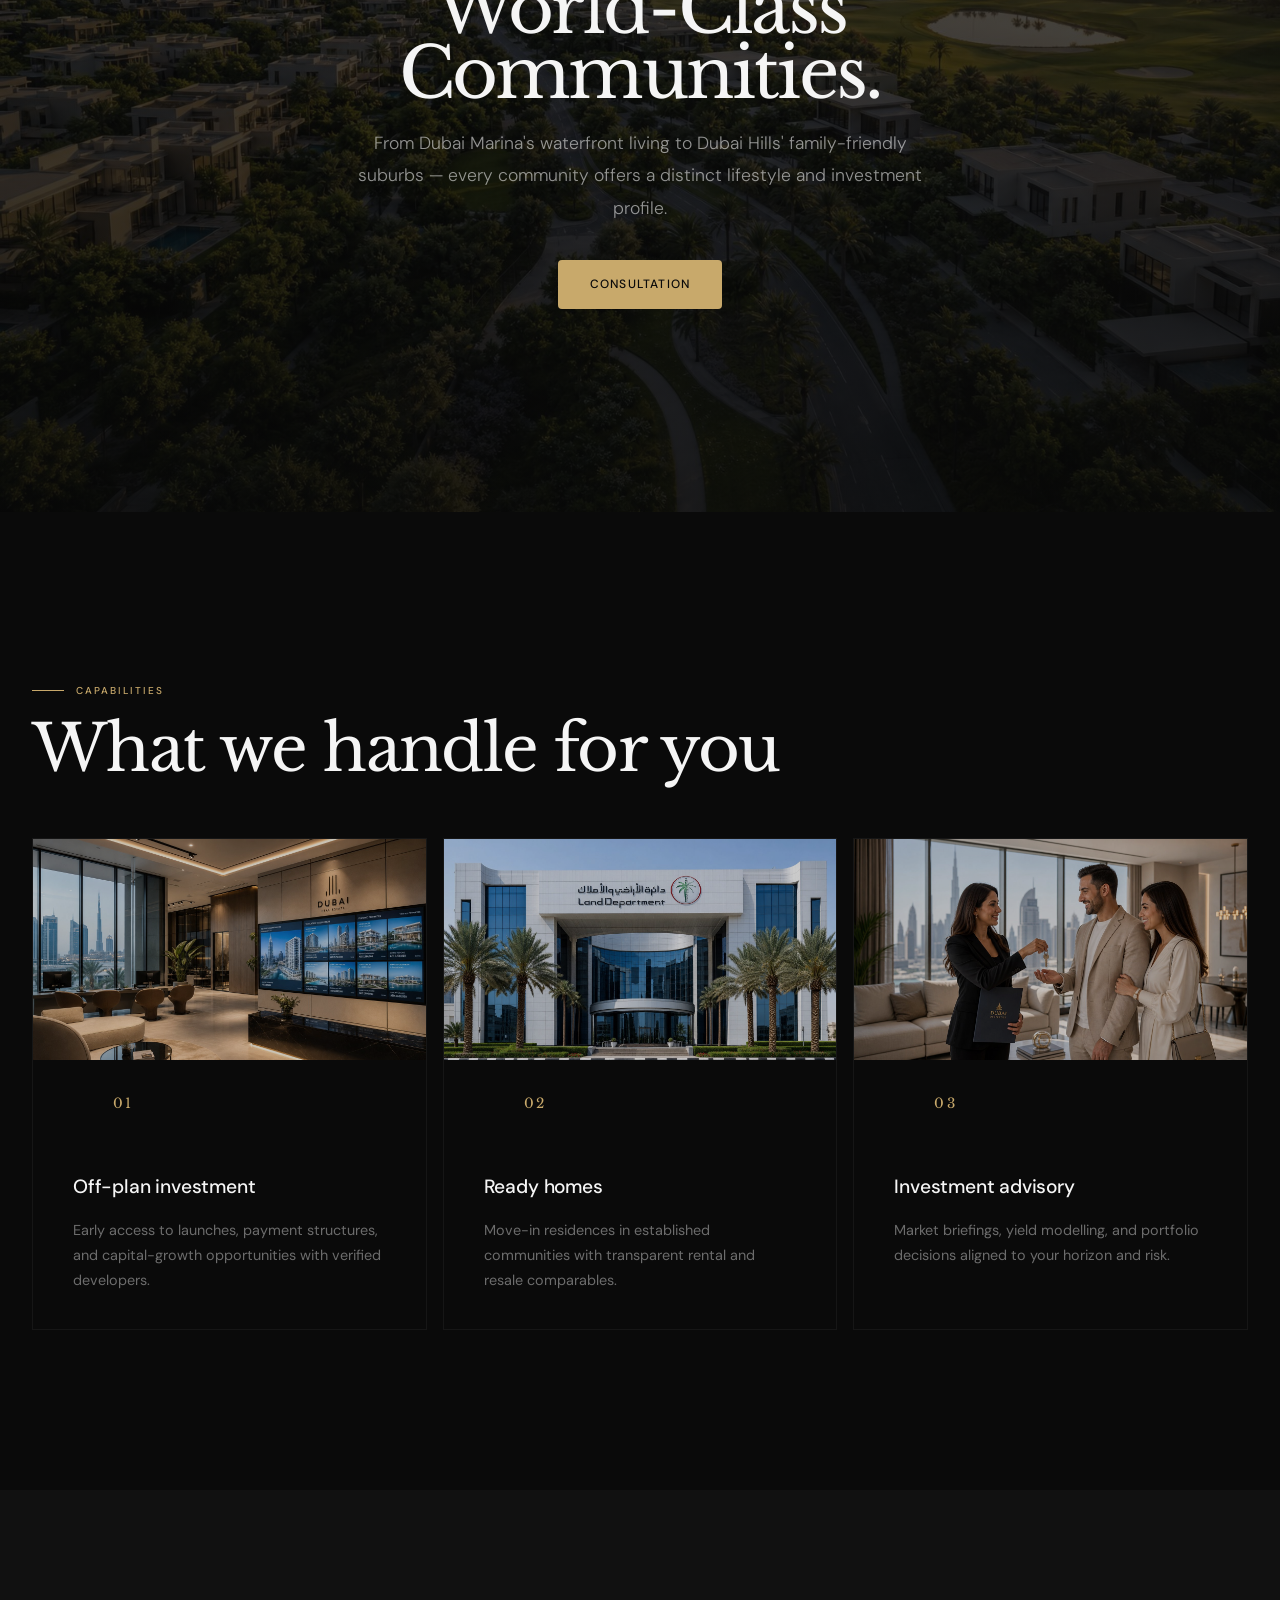
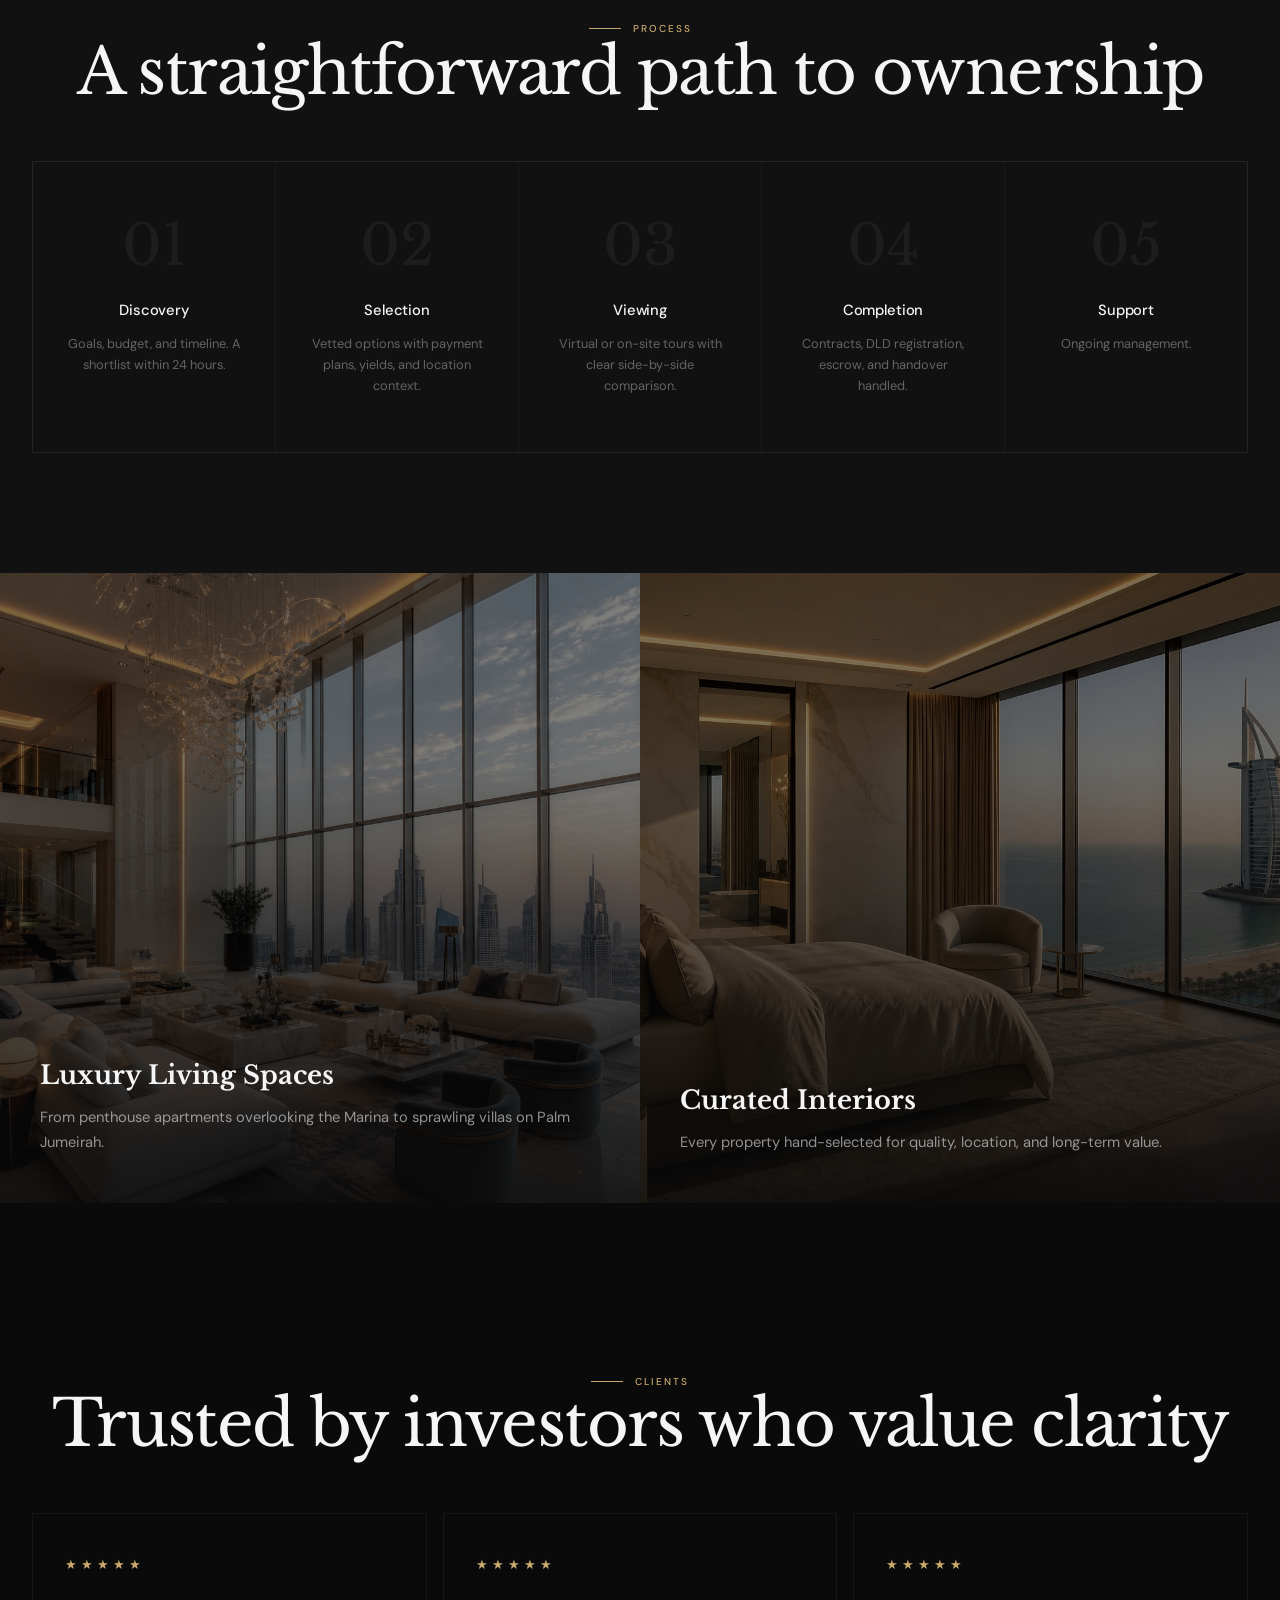
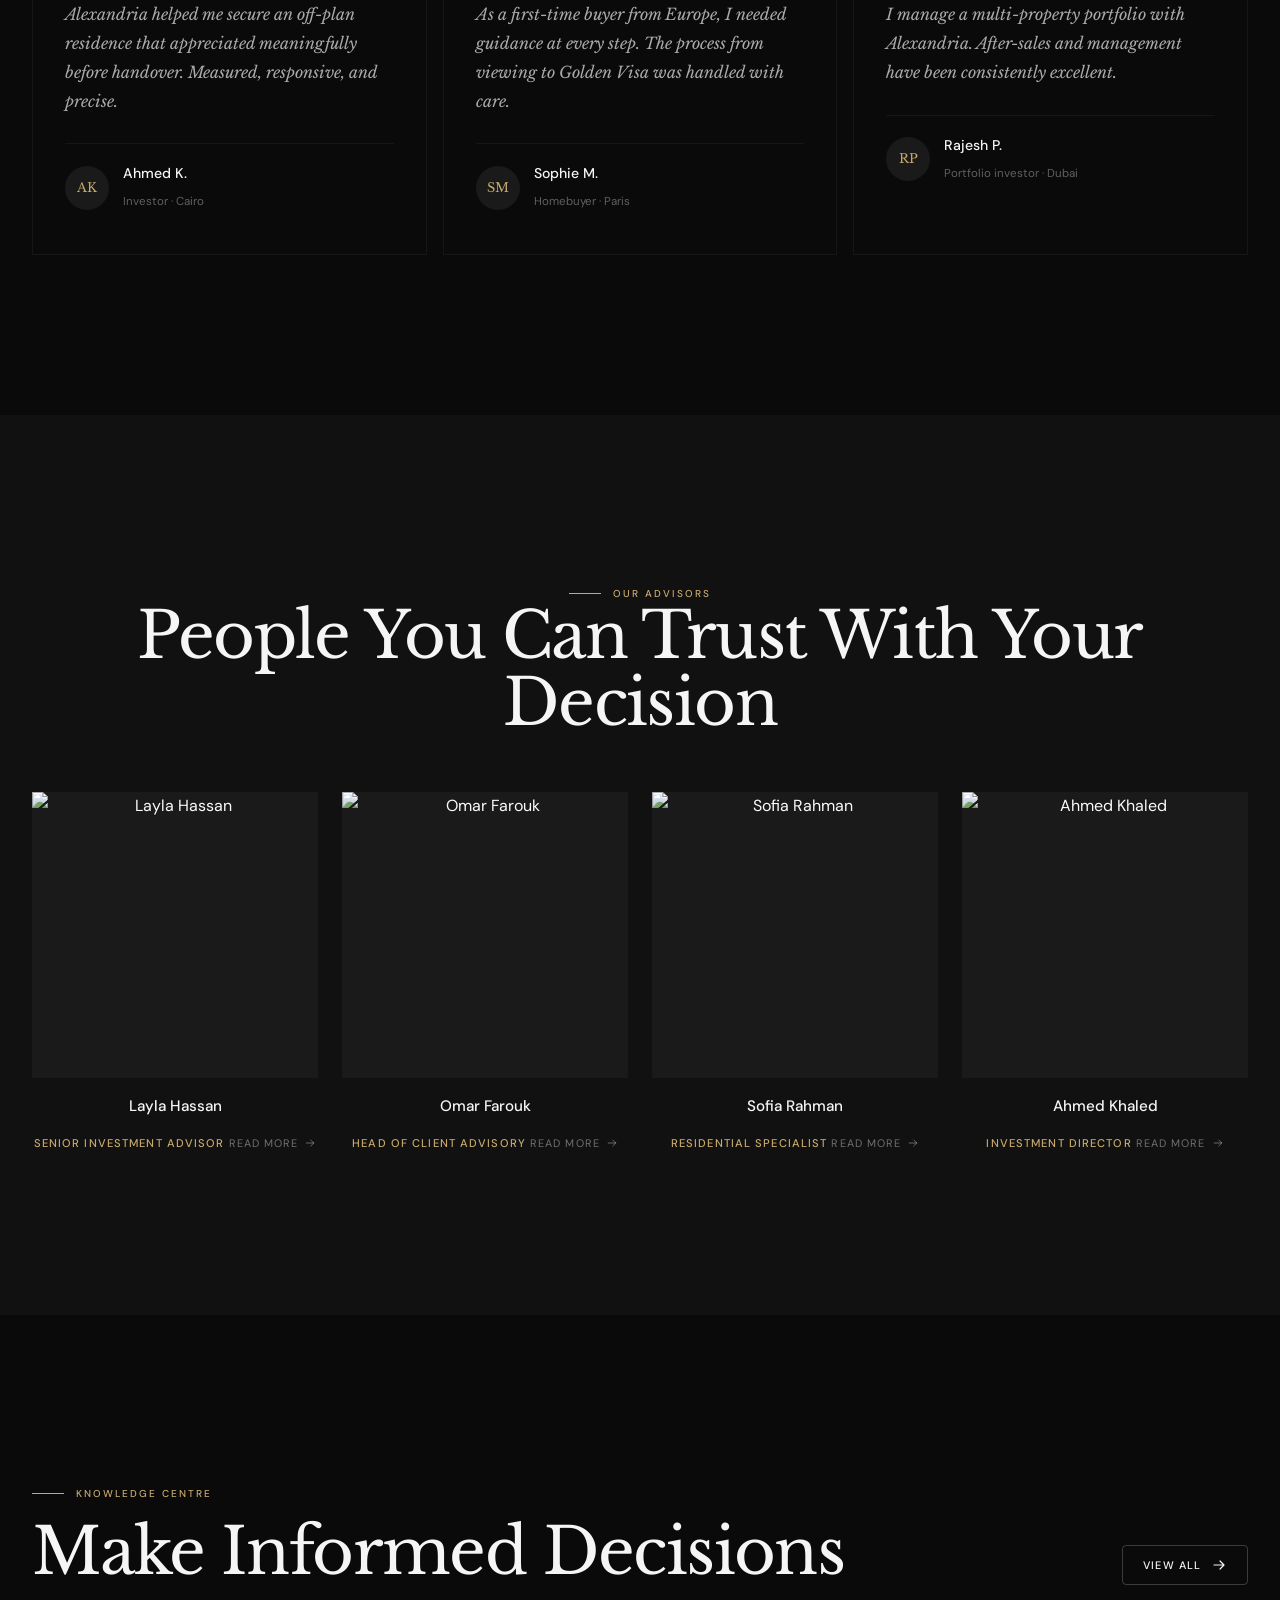
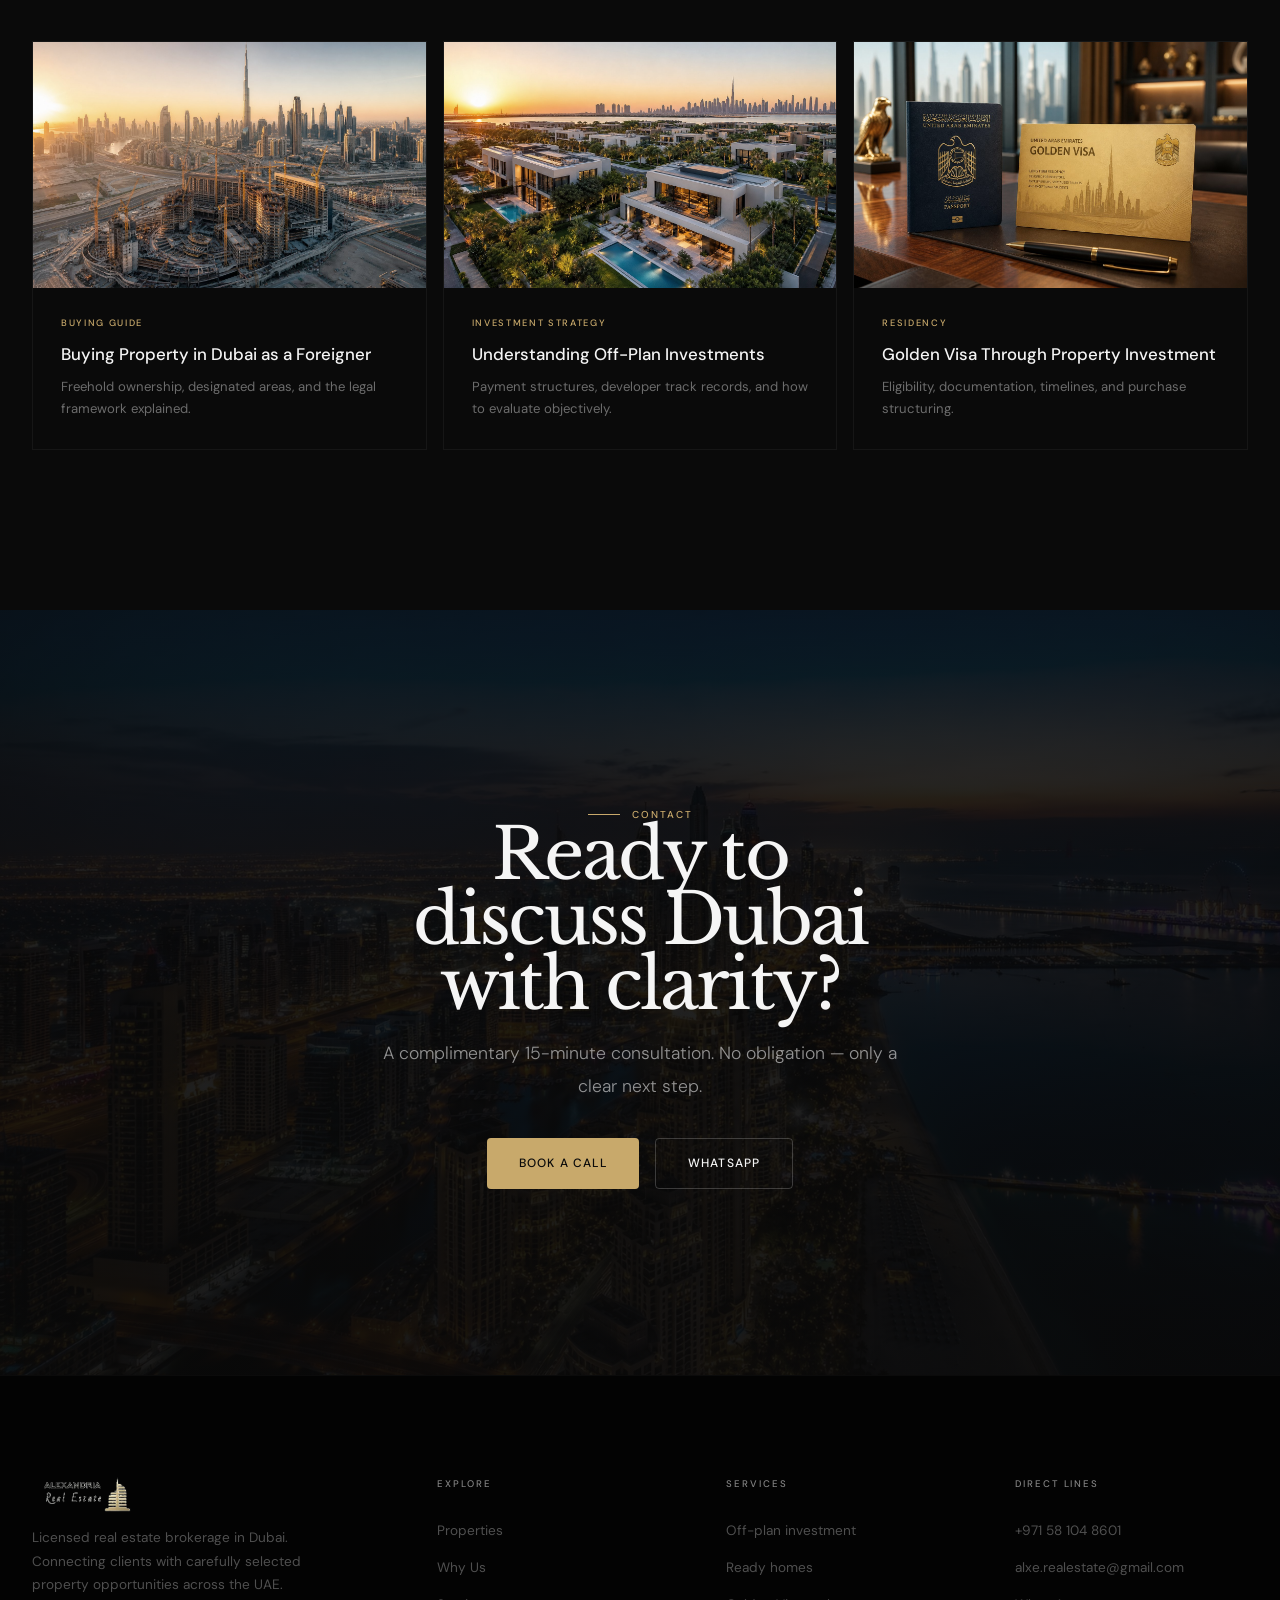
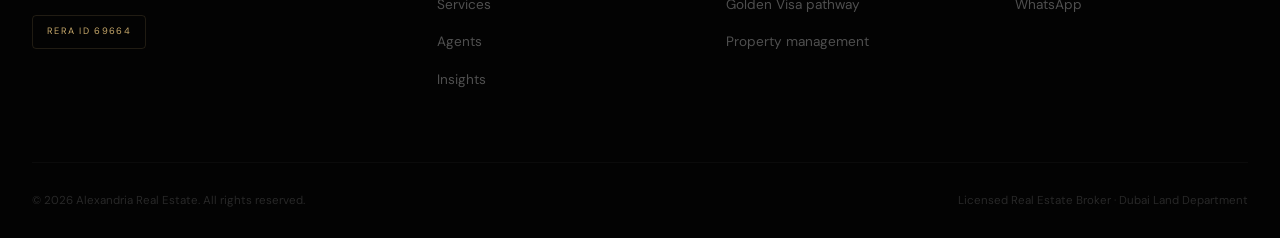
==== commit 33c9028a: "Add multilingual (EN/AR) support to homepage - Added data-i18n attributes to all text elements on ho" ====
--- a/index.html
+++ b/index.html
@@ -1,5 +1,5 @@
 <!DOCTYPE html>
-<html lang="en">
+<html lang="en" dir="ltr">
 <head>
 <meta charset="UTF-8">
 <meta name="viewport" content="width=device-width, initial-scale=1, viewport-fit=cover">
@@ -9,7 +9,7 @@
 <link rel="apple-touch-icon" sizes="180x180" href="assets/apple-touch-icon.png">
 <link rel="preconnect" href="https://fonts.googleapis.com">
 <link rel="preconnect" href="https://fonts.gstatic.com" crossorigin>
-<link href="https://fonts.googleapis.com/css2?family=DM+Sans:ital,opsz,wght@0,9..40,300;0,9..40,400;0,9..40,500;0,9..40,600;1,9..40,400&family=Libre+Baskerville:ital,wght@0,400;0,700;1,400&display=swap" rel="stylesheet">
+<link href="https://fonts.googleapis.com/css2?family=DM+Sans:ital,opsz,wght@0,9..40,300;0,9..40,400;0,9..40,500;0,9..40,600;1,9..40,400&family=Libre+Baskerville:ital,wght@0,400;0,700;1,400&family=Noto+Sans+Arabic:wght@400;500;600&display=swap" rel="stylesheet">
 <link rel="stylesheet" href="css/ui-enhancements.css">
 </head>
 <body>
@@ -19,23 +19,33 @@
   <div class="header-inner">
     <a href="/" class="logo"><img src="assets/logo.png" alt="Alexandria Real Estate" class="logo-img"></a>
     <nav class="nav-links">
-      <a href="#properties">Properties</a>
-      <a href="#about">About</a>
-      <a href="#services">Services</a>
-      <a href="#team">Team</a>
-      <a href="#insights">Insights</a>
+      <a href="#properties" data-i18n="prop.eye">Properties</a>
+      <a href="#about" data-i18n="why.eye">About</a>
+      <a href="#services" data-i18n="svc.eye">Services</a>
+      <a href="#team" data-i18n="page.agentsTitle">Team</a>
+      <a href="#insights" data-i18n="faq.eye">Insights</a>
     </nav>
-    <a href="#contact" class="header-enquire">Enquire</a>
-    <button class="menu-toggle" aria-label="Menu"><span></span><span></span><span></span></button>
+    <div class="header-actions">
+      <div class="lang-toggle" role="group" aria-label="Language">
+        <button type="button" data-lang="en" class="active">EN</button>
+        <button type="button" data-lang="ar">عربي</button>
+      </div>
+      <a href="#contact" class="header-enquire" data-i18n="nav.cta">Enquire</a>
+      <button class="menu-toggle" aria-label="Menu"><span></span><span></span><span></span></button>
+    </div>
   </div>
 </header>
 <div class="mobile-nav" id="mobile-nav" aria-hidden="true">
-  <a href="#properties">Properties</a>
-  <a href="#about">About</a>
-  <a href="#services">Services</a>
-  <a href="#team">Team</a>
-  <a href="#insights">Insights</a>
-  <a href="#contact">Enquire</a>
+  <div class="lang-toggle" role="group" aria-label="Language">
+    <button type="button" data-lang="en" class="active">EN</button>
+    <button type="button" data-lang="ar">عربي</button>
+  </div>
+  <a href="#properties" data-i18n="nav.properties">Properties</a>
+  <a href="#about" data-i18n="nav.about">About</a>
+  <a href="#services" data-i18n="nav.services">Services</a>
+  <a href="#team" data-i18n="nav.agents">Team</a>
+  <a href="#insights" data-i18n="faq.title">Insights</a>
+  <a href="#contact" data-i18n="nav.cta">Enquire</a>
 </div>
 
 <!-- ===== HERO ===== -->
@@ -48,14 +58,14 @@
   </div>
   <div class="hero-overlay"></div>
   <div class="hero-content">
-    <div class="hero-kicker"><span>Licensed Broker · RERA Certified · International Clients</span></div>
-    <h1>Own Property in<br>Dubai with <em>Confidence.</em></h1>
+    <div class="hero-kicker"><span data-i18n="hero.kicker">Licensed Broker · RERA Certified · International Clients</span></div>
+    <h1 data-i18n="hero.title" data-i18n-html>Own Property in<br>Dubai with <em>Confidence.</em></h1>
     <div class="hero-body">
-      <p>Whether you're purchasing your dream home, relocating your family, or expanding your investment portfolio, Alexandria helps you discover exceptional opportunities backed by local expertise and honest guidance.</p>
+      <p data-i18n="hero.lead">Whether you're purchasing your dream home, relocating your family, or expanding your investment portfolio, Alexandria helps you discover exceptional opportunities backed by local expertise and honest guidance.</p>
     </div>
     <div class="hero-actions">
-      <a href="#contact" class="btn btn-primary">Book a Private Consultation</a>
-      <a href="#properties" class="btn btn-outline">Explore Properties</a>
+      <a href="#contact" class="btn btn-primary" data-i18n="nav.cta">Book a Private Consultation</a>
+      <a href="#properties" class="btn btn-outline" data-i18n="hero.cta1">Explore Properties</a>
     </div>
   </div>
   <div class="hero-scroll">
@@ -69,11 +79,10 @@
   <div class="container-wide">
     <div class="about-split reveal">
       <div class="about-text">
-        <div class="label">Why Alexandria</div>
-        <h2 class="h1">More Than Property Experts.<br>Your Long-Term <em>Real Estate Partner.</em></h2>
-        <p>Buying property overseas is one of the biggest financial decisions you'll ever make. We simplify every step — from identifying the right opportunity to negotiating, purchasing, and supporting you long after the transaction is complete.</p>
-        <p>Deep familiarity with Dubai and Egyptian markets, and a bilingual team that serves local and international clients with equal care.</p>
-        <a href="#contact" class="btn btn-primary" style="margin-top:12px">Learn More <svg viewBox="0 0 16 16" fill="none"><path d="M3 8h10M9 4l4 4-4 4" stroke="currentColor" stroke-width="1.2" stroke-linecap="round" stroke-linejoin="round"/></svg></a>
+        <div class="label" data-i18n="why.eye">Why Alexandria</div>
+        <h2 class="h1" data-i18n="why.title" data-i18n-html>More Than Property Experts.<br>Your Long-Term <em>Real Estate Partner.</em></h2>
+        <p data-i18n="why.lead">Buying property overseas is one of the biggest financial decisions you'll ever make. We simplify every step — from identifying the right opportunity to negotiating, purchasing, and supporting you long after the transaction is complete.</p>
+        <a href="#contact" class="btn btn-primary" style="margin-top:12px" data-i18n="nav.cta">Learn More <svg viewBox="0 0 16 16" fill="none"><path d="M3 8h10M9 4l4 4-4 4" stroke="currentColor" stroke-width="1.2" stroke-linecap="round" stroke-linejoin="round"/></svg></a>
       </div>
       <div class="about-images">
         <div class="about-img about-img-tall"><img src="images/about-interior.jpg" alt="Luxury interior" loading="lazy"></div>
@@ -87,8 +96,8 @@
 <section class="section-sm">
   <div class="container-wide">
     <div class="stats-row reveal">
-      <div class="stat-item"><div class="stat-value">500+</div><div class="stat-label">Properties Sold</div></div>
-      <div class="stat-item"><div class="stat-value">AED 1.2B+</div><div class="stat-label">Portfolio Managed</div></div>
+      <div class="stat-item"><div class="stat-value" data-i18n="hero.s1">500+</div><div class="stat-label" data-i18n="hero.s1l">Properties Sold</div></div>
+      <div class="stat-item"><div class="stat-value" data-i18n="hero.s2">AED 1.2B+</div><div class="stat-label" data-i18n="hero.s2l">Portfolio Managed</div></div>
       <div class="stat-item"><div class="stat-value">30+</div><div class="stat-label">Nationalities Served</div></div>
       <div class="stat-item"><div class="stat-value">12+</div><div class="stat-label">Years of Experience</div></div>
     </div>
@@ -105,7 +114,7 @@
     <div class="label">The Dubai Lifestyle</div>
     <h2 class="display">Live Where<br>the World Aspires<br>to Be.</h2>
     <p>Year-round sunshine, world-class dining, pristine beaches, and a cosmopolitan community from over 200 nationalities.</p>
-    <a href="#contact" class="btn btn-primary">Explore Opportunities</a>
+    <a href="#contact" class="btn btn-primary" data-i18n="nav.cta">Explore Opportunities</a>
   </div>
 </section>
 
@@ -113,32 +122,32 @@
 <section class="section" id="properties">
   <div class="container-wide">
     <div class="featured-header reveal">
-      <div><div class="label">Featured Properties</div><h2 class="h1">Curated for Return and Lifestyle</h2></div>
-      <a href="#contact" class="btn btn-outline btn-sm">View All <svg viewBox="0 0 16 16" fill="none"><path d="M3 8h10M9 4l4 4-4 4" stroke="currentColor" stroke-width="1.2" stroke-linecap="round" stroke-linejoin="round"/></svg></a>
+      <div><div class="label" data-i18n="prop.eye">Featured Properties</div><h2 class="h1" data-i18n="prop.title">Curated for Return and Lifestyle</h2></div>
+      <a href="#contact" class="btn btn-outline btn-sm" data-i18n="prop.more">View All <svg viewBox="0 0 16 16" fill="none"><path d="M3 8h10M9 4l4 4-4 4" stroke="currentColor" stroke-width="1.2" stroke-linecap="round" stroke-linejoin="round"/></svg></a>
     </div>
     <div class="prop-grid reveal">
       <a href="#contact" class="prop-card">
-        <div class="prop-media"><img src="images/prop-1.jpg" alt="Creek Residences" loading="lazy"><div class="prop-overlay"></div><span class="prop-badge">Off-plan</span></div>
+        <div class="prop-media"><img src="images/prop-1.jpg" alt="Creek Residences" loading="lazy"><div class="prop-overlay"></div><span class="prop-badge" data-i18n="prop.offplan">Off-plan</span></div>
         <div class="prop-body"><div class="prop-community">Dubai Creek Harbour</div><h3 class="prop-name">Creek Residences — South Tower</h3><div class="prop-meta"><span>1–3 Bed</span><span>Emaar</span><span>7.1% ROI</span></div><div class="prop-price">From AED 1.85M</div></div>
       </a>
       <a href="#contact" class="prop-card">
-        <div class="prop-media"><img src="images/prop-2.jpg" alt="Palm Villa" loading="lazy"><div class="prop-overlay"></div><span class="prop-badge">Ready</span></div>
+        <div class="prop-media"><img src="images/prop-2.jpg" alt="Palm Villa" loading="lazy"><div class="prop-overlay"></div><span class="prop-badge" data-i18n="prop.ready">Ready</span></div>
         <div class="prop-body"><div class="prop-community">Palm Jumeirah</div><h3 class="prop-name">Signature Villa — Frond A</h3><div class="prop-meta"><span>6 Bed</span><span>Nakheel</span><span>3.5% ROI</span></div><div class="prop-price">AED 35M</div></div>
       </a>
       <a href="#contact" class="prop-card">
-        <div class="prop-media"><img src="images/prop-3.jpg" alt="Dubai Hills" loading="lazy"><div class="prop-overlay"></div><span class="prop-badge">Ready</span></div>
+        <div class="prop-media"><img src="images/prop-3.jpg" alt="Dubai Hills" loading="lazy"><div class="prop-overlay"></div><span class="prop-badge" data-i18n="prop.ready">Ready</span></div>
         <div class="prop-body"><div class="prop-community">Dubai Hills Estate</div><h3 class="prop-name">Maple — Parkside Villa</h3><div class="prop-meta"><span>5 Bed</span><span>Emaar</span><span>4.2% ROI</span></div><div class="prop-price">AED 8.75M</div></div>
       </a>
       <a href="#contact" class="prop-card">
-        <div class="prop-media"><img src="images/prop-4.jpg" alt="Creek Harbour" loading="lazy"><div class="prop-overlay"></div><span class="prop-badge">Off-plan</span></div>
+        <div class="prop-media"><img src="images/prop-4.jpg" alt="Creek Harbour" loading="lazy"><div class="prop-overlay"></div><span class="prop-badge" data-i18n="prop.offplan">Off-plan</span></div>
         <div class="prop-body"><div class="prop-community">Dubai Creek Harbour</div><h3 class="prop-name">Creek Rise — Penthouse Collection</h3><div class="prop-meta"><span>3–4 Bed</span><span>Emaar</span><span>6.8% ROI</span></div><div class="prop-price">From AED 4.20M</div></div>
       </a>
       <a href="#contact" class="prop-card">
-        <div class="prop-media"><img src="images/prop-5.jpg" alt="Downtown" loading="lazy"><div class="prop-overlay"></div><span class="prop-badge">Ready</span></div>
+        <div class="prop-media"><img src="images/prop-5.jpg" alt="Downtown" loading="lazy"><div class="prop-overlay"></div><span class="prop-badge" data-i18n="prop.ready">Ready</span></div>
         <div class="prop-body"><div class="prop-community">Downtown Dubai</div><h3 class="prop-name">Opera Grand — Full Floor</h3><div class="prop-meta"><span>4 Bed</span><span>Emaar</span><span>4.8% ROI</span></div><div class="prop-price">AED 12.5M</div></div>
       </a>
       <a href="#contact" class="prop-card">
-        <div class="prop-media"><img src="images/prop-6.jpg" alt="Marina Penthouse" loading="lazy"><div class="prop-overlay"></div><span class="prop-badge">Ready</span></div>
+        <div class="prop-media"><img src="images/prop-6.jpg" alt="Marina Penthouse" loading="lazy"><div class="prop-overlay"></div><span class="prop-badge" data-i18n="prop.ready">Ready</span></div>
         <div class="prop-body"><div class="prop-community">Dubai Marina</div><h3 class="prop-name">Marina Gate — Sky Penthouse</h3><div class="prop-meta"><span>4 Bed</span><span>Select Group</span><span>5.9% ROI</span></div><div class="prop-price">AED 6.80M</div></div>
       </a>
     </div>
@@ -155,7 +164,7 @@
     <div class="label" style="justify-content:center">Community Focus</div>
     <h2 class="display" style="font-size:clamp(2.5rem,5.5vw,4.5rem)">World-Class<br>Communities.</h2>
     <p>From Dubai Marina's waterfront living to Dubai Hills' family-friendly suburbs — every community offers a distinct lifestyle and investment profile.</p>
-    <a href="#contact" class="btn btn-primary">Explore Communities</a>
+    <a href="#contact" class="btn btn-primary" data-i18n="nav.cta">Explore Communities</a>
   </div>
 </section>
 
@@ -163,31 +172,31 @@
 <section class="section" id="services">
   <div class="container-wide">
     <div class="featured-header reveal">
-      <div><div class="label">Our Services</div><h2 class="h1">What We Handle For You</h2></div>
+      <div><div class="label" data-i18n="svc.eye">Our Services</div><h2 class="h1" data-i18n="svc.title">What We Handle For You</h2></div>
     </div>
     <div class="services-grid reveal">
       <div class="service-card">
         <div class="service-img"><img src="images/service-1.jpg" alt="Market analysis" loading="lazy"></div>
         <div class="service-body">
           <div class="service-num">01</div>
-          <h3>Deep Market Knowledge</h3>
-          <p>We track every community, developer, and payment structure in real time. Recommendations built on data, not commission.</p>
+          <h3 data-i18n="svc.1t">Deep Market Knowledge</h3>
+          <p data-i18n="svc.1d">We track every community, developer, and payment structure in real time. Recommendations built on data, not commission.</p>
         </div>
       </div>
       <div class="service-card">
         <div class="service-img"><img src="images/service-2.jpg" alt="Legal process" loading="lazy"></div>
         <div class="service-body">
           <div class="service-num">02</div>
-          <h3>Personalised Guidance</h3>
-          <p>Your goals are unique. We build a strategy around your budget, timeline, and whether you're buying to live, rent, or hold.</p>
+          <h3 data-i18n="svc.2t">Personalised Guidance</h3>
+          <p data-i18n="svc.2d">Your goals are unique. We build a strategy around your budget, timeline, and whether you're buying to live, rent, or hold.</p>
         </div>
       </div>
       <div class="service-card">
         <div class="service-img"><img src="images/service-3.jpg" alt="Property handover" loading="lazy"></div>
         <div class="service-body">
           <div class="service-num">03</div>
-          <h3>End-to-End Support</h3>
-          <p>From first consultation through handover, DLD registration, and post-purchase management — we handle every detail.</p>
+          <h3 data-i18n="svc.3t">End-to-End Support</h3>
+          <p data-i18n="svc.3d">From first consultation through handover, DLD registration, and post-purchase management — we handle every detail.</p>
         </div>
       </div>
     </div>
@@ -198,14 +207,14 @@
 <section class="section-sm" style="background:var(--dark)">
   <div class="container-wide">
     <div class="section-header centered reveal" style="text-align:center;margin-bottom:56px">
-      <div class="label" style="justify-content:center">Our Process</div>
-      <h2 class="h1">Five Steps. Full Transparency. No Pressure.</h2>
+      <div class="label" style="justify-content:center" data-i18n="proc.eye">Our Process</div>
+      <h2 class="h1" data-i18n="proc.title">Five Steps. Full Transparency. No Pressure.</h2>
     </div>
     <div class="process-grid reveal">
-      <div class="process-step"><div class="process-num">01</div><h4>Discover</h4><p>Goals, budget, timeline.</p></div>
-      <div class="process-step"><div class="process-num">02</div><h4>Consult</h4><p>Tailored market briefing.</p></div>
-      <div class="process-step"><div class="process-num">03</div><h4>Curate</h4><p>Vetted options with data.</p></div>
-      <div class="process-step"><div class="process-num">04</div><h4>Purchase</h4><p>Contracts and DLD handled.</p></div>
+      <div class="process-step"><div class="process-num">01</div><h4 data-i18n="proc.1t">Discover</h4><p data-i18n="proc.1d">Goals, budget, timeline.</p></div>
+      <div class="process-step"><div class="process-num">02</div><h4 data-i18n="proc.2t">Consult</h4><p data-i18n="proc.2d">Tailored market briefing.</p></div>
+      <div class="process-step"><div class="process-num">03</div><h4 data-i18n="proc.3t">Curate</h4><p data-i18n="proc.3d">Vetted options with data.</p></div>
+      <div class="process-step"><div class="process-num">04</div><h4 data-i18n="proc.4t">Purchase</h4><p data-i18n="proc.4d">Contracts and DLD handled.</p></div>
       <div class="process-step"><div class="process-num">05</div><h4>Support</h4><p>Ongoing management.</p></div>
     </div>
   </div>
@@ -235,24 +244,24 @@
 <section class="section" id="testimonials">
   <div class="container-wide">
     <div class="section-header centered reveal" style="text-align:center;margin-bottom:56px">
-      <div class="label" style="justify-content:center">Client Stories</div>
-      <h2 class="h1">Trusted by Investors Who Value Clarity</h2>
+      <div class="label" style="justify-content:center" data-i18n="test.eye">Client Stories</div>
+      <h2 class="h1" data-i18n="test.title">Trusted by Investors Who Value Clarity</h2>
     </div>
     <div class="testimonials-grid reveal">
       <div class="testimonial-card">
         <div class="testimonial-stars">★★★★★</div>
-        <blockquote>Alexandria helped me secure an off-plan residence that appreciated meaningfully before handover. Measured, responsive, and precise.</blockquote>
-        <div class="testimonial-author"><div class="testimonial-avatar">AK</div><div class="testimonial-info"><strong>Ahmed K.</strong><span>Investor · Cairo</span></div></div>
+        <blockquote data-i18n="test.1q">Alexandria helped me secure an off-plan residence that appreciated meaningfully before handover. Measured, responsive, and precise.</blockquote>
+        <div class="testimonial-author"><div class="testimonial-avatar">AK</div><div class="testimonial-info"><strong data-i18n="test.1n">Ahmed K.</strong><span data-i18n="test.1r">Investor · Cairo</span></div></div>
       </div>
       <div class="testimonial-card">
         <div class="testimonial-stars">★★★★★</div>
-        <blockquote>As a first-time buyer from Europe, I needed guidance at every step. The process from viewing to Golden Visa was handled with care.</blockquote>
-        <div class="testimonial-author"><div class="testimonial-avatar">SM</div><div class="testimonial-info"><strong>Sophie M.</strong><span>Homebuyer · Paris</span></div></div>
+        <blockquote data-i18n="test.2q">As a first-time buyer from Europe, I needed guidance at every step. The process from viewing to Golden Visa was handled with care.</blockquote>
+        <div class="testimonial-author"><div class="testimonial-avatar">SM</div><div class="testimonial-info"><strong data-i18n="test.2n">Sophie M.</strong><span data-i18n="test.2r">Homebuyer · Paris</span></div></div>
       </div>
       <div class="testimonial-card">
         <div class="testimonial-stars">★★★★★</div>
-        <blockquote>I manage a multi-property portfolio with Alexandria. After-sales and management have been consistently excellent.</blockquote>
-        <div class="testimonial-author"><div class="testimonial-avatar">RP</div><div class="testimonial-info"><strong>Rajesh P.</strong><span>Portfolio Investor · Dubai</span></div></div>
+        <blockquote data-i18n="test.3q">I manage a multi-property portfolio with Alexandria. After-sales and management have been consistently excellent.</blockquote>
+        <div class="testimonial-author"><div class="testimonial-avatar">RP</div><div class="testimonial-info"><strong data-i18n="test.3n">Rajesh P.</strong><span data-i18n="test.3r">Portfolio Investor · Dubai</span></div></div>
       </div>
     </div>
   </div>
@@ -262,26 +271,26 @@
 <section class="section" id="team" style="background:var(--dark)">
   <div class="container-wide">
     <div class="section-header centered reveal" style="text-align:center;margin-bottom:56px">
-      <div class="label" style="justify-content:center">Our Advisors</div>
+      <div class="label" style="justify-content:center" data-i18n="page.agentsTitle">Our Advisors</div>
       <h2 class="h1">People You Can Trust With Your Decision</h2>
     </div>
     <div class="team-grid reveal">
       <div class="team-card">
         <div class="team-photo"><img src="https://framerusercontent.com/images/HMFX014d4Hl4envjtSU5sIyZR0.jpg?width=465&height=600" alt="Layla Hassan" loading="lazy"></div>
-        <h4>Layla Hassan</h4>
-        <span class="role">Senior Investment Advisor</span>
+        <h4 data-i18n="agents.1n">Layla Hassan</h4>
+        <span class="role" data-i18n="agents.1r">Senior Investment Advisor</span>
         <a href="#contact" class="read-more">Read More <svg viewBox="0 0 16 16" fill="none"><path d="M3 8h10M9 4l4 4-4 4" stroke="currentColor" stroke-width="1.2" stroke-linecap="round" stroke-linejoin="round"/></svg></a>
       </div>
       <div class="team-card">
         <div class="team-photo"><img src="https://framerusercontent.com/images/nfxlBHUxQvl6XCstMZeJDSVuqoU.jpg?width=465&height=600" alt="Omar Farouk" loading="lazy"></div>
-        <h4>Omar Farouk</h4>
-        <span class="role">Head of Client Advisory</span>
+        <h4 data-i18n="agents.2n">Omar Farouk</h4>
+        <span class="role" data-i18n="agents.2r">Head of Client Advisory</span>
         <a href="#contact" class="read-more">Read More <svg viewBox="0 0 16 16" fill="none"><path d="M3 8h10M9 4l4 4-4 4" stroke="currentColor" stroke-width="1.2" stroke-linecap="round" stroke-linejoin="round"/></svg></a>
       </div>
       <div class="team-card">
         <div class="team-photo"><img src="https://framerusercontent.com/images/Q5EnLEm9sjAUlyOVx7rFXRajiM.jpg?width=465&height=600" alt="Sofia Rahman" loading="lazy"></div>
-        <h4>Sofia Rahman</h4>
-        <span class="role">Residential Specialist</span>
+        <h4 data-i18n="agents.3n">Sofia Rahman</h4>
+        <span class="role" data-i18n="agents.3r">Residential Specialist</span>
         <a href="#contact" class="read-more">Read More <svg viewBox="0 0 16 16" fill="none"><path d="M3 8h10M9 4l4 4-4 4" stroke="currentColor" stroke-width="1.2" stroke-linecap="round" stroke-linejoin="round"/></svg></a>
       </div>
       <div class="team-card">
@@ -316,12 +325,12 @@
   </div>
   <div class="fullscreen-image-overlay" style="background:linear-gradient(180deg,rgba(10,10,10,0.7) 0%,rgba(10,10,10,0.85) 100%)"></div>
   <div class="fullscreen-image-content reveal" style="text-align:center;max-width:650px">
-    <div class="label" style="justify-content:center">Start the Conversation</div>
-    <h2 class="display" style="font-size:clamp(2.5rem,5.5vw,4.5rem)">Let's Find the Right<br>Property for You.</h2>
-    <p>Every investor has different goals. Let's understand yours and recommend opportunities that fit — not just what's available.</p>
+    <div class="label" style="justify-content:center" data-i18n="con.eye">Start the Conversation</div>
+    <h2 class="display" style="font-size:clamp(2.5rem,5.5vw,4.5rem)" data-i18n="cta.title">Let's Find the Right<br>Property for You.</h2>
+    <p data-i18n="cta.lead">Every investor has different goals. Let's understand yours and recommend opportunities that fit — not just what's available.</p>
     <div class="cta-actions" style="display:flex;gap:16px;justify-content:center;flex-wrap:wrap;margin-top:36px">
-      <a href="https://api.whatsapp.com/send?phone=971581048601&text=Hello%20Alexandria%20RE.%20I'd%20like%20to%20schedule%20a%20consultation." class="btn btn-primary" target="_blank" rel="noopener">Schedule Your Private Consultation</a>
-      <a href="tel:+971581048601" class="btn btn-outline">Call +971 58 104 8601</a>
+      <a href="#" class="btn btn-primary" data-wa data-i18n="cta.1">Schedule Your Private Consultation</a>
+      <a href="tel:+971581048601" class="btn btn-outline" data-i18n="cta.2">Call +971 58 104 8601</a>
     </div>
   </div>
 </section>
@@ -332,81 +341,84 @@
     <div class="footer-grid">
       <div class="footer-brand">
         <a href="/" class="logo"><img src="assets/logo.png" alt="Alexandria" class="logo-img"></a>
-        <p>Licensed real estate brokerage in Dubai. Connecting discerning clients with carefully selected property opportunities across the UAE.</p>
+        <p data-i18n="foot.about">Licensed real estate brokerage in Dubai. Connecting discerning clients with carefully selected property opportunities across the UAE.</p>
         <span class="rera-badge">RERA ID 69664</span>
       </div>
-      <div class="footer-col"><h4>Explore</h4><a href="#properties">Properties</a><a href="#about">About Us</a><a href="#services">Services</a><a href="#team">Advisors</a><a href="#insights">Insights</a></div>
-      <div class="footer-col"><h4>Services</h4><a href="#contact">Off-plan Investment</a><a href="#contact">Ready Homes</a><a href="#contact">Golden Visa</a><a href="#contact">Property Management</a></div>
-      <div class="footer-col"><h4>Direct Lines</h4><a href="tel:+971581048601">+971 58 104 8601</a><a href="mailto:alxe.realestate@gmail.com">alxe.realestate@gmail.com</a><a href="https://api.whatsapp.com/send?phone=971581048601" target="_blank" rel="noopener">WhatsApp</a></div>
+      <div class="footer-col"><h4 data-i18n="foot.explore">Explore</h4><a href="#properties" data-i18n="nav.properties">Properties</a><a href="#about" data-i18n="nav.about">About Us</a><a href="#services" data-i18n="nav.services">Services</a><a href="#team" data-i18n="nav.agents">Advisors</a><a href="#insights">Insights</a></div>
+      <div class="footer-col"><h4 data-i18n="foot.services">Services</h4><a href="#contact" data-i18n="svc.1t">Off-plan Investment</a><a href="#contact" data-i18n="svc.2t">Ready Homes</a><a href="#contact" data-i18n="svc.5t">Golden Visa</a><a href="#contact" data-i18n="svc.4t">Property Management</a></div>
+      <div class="footer-col"><h4 data-i18n="con.info">Direct Lines</h4><a href="tel:+971581048601">+971 58 104 8601</a><a href="mailto:alxe.realestate@gmail.com">alxe.realestate@gmail.com</a><a href="#" data-wa>WhatsApp</a></div>
     </div>
     <div class="footer-bottom">
-      <span>© 2026 Alexandria Real Estate. All rights reserved.</span>
+      <span data-i18n="foot.rights">© 2026 Alexandria Real Estate. All rights reserved.</span>
       <span>Licensed Real Estate Broker · Dubai Land Department</span>
     </div>
   </div>
 </footer>
 
 <!-- WhatsApp Float -->
-<a href="https://api.whatsapp.com/send?phone=971581048601&text=Hello%20Alexandria%20RE.%20I%20visited%20your%20website%20regarding%20Dubai%20property." class="wa-float" target="_blank" rel="noopener" aria-label="WhatsApp">
+<a href="#" class="wa-float" data-wa aria-label="WhatsApp">
   <svg viewBox="0 0 24 24" fill="currentColor"><path d="M17.472 14.382c-.297-.149-1.758-.867-2.03-.967-.273-.099-.471-.148-.67.15-.197.297-.767.966-.94 1.164-.173.199-.347.223-.644.075-.297-.15-1.255-.463-2.39-1.475-.883-.788-1.48-1.761-1.653-2.059-.173-.297-.018-.458.13-.606.134-.133.298-.347.446-.52.149-.174.198-.298.298-.497.099-.198.05-.371-.025-.52-.075-.149-.669-1.612-.916-2.207-.242-.579-.487-.5-.669-.51-.173-.008-.371-.01-.57-.01-.198 0-.52.074-.792.372-.272.297-1.04 1.016-1.04 2.479 0 1.462 1.065 2.875 1.213 3.074.149.198 2.096 3.2 5.077 4.487.709.306 1.262.489 1.694.625.712.227 1.36.195 1.871.118.571-.085 1.758-.719 2.006-1.413.248-.694.248-1.289.173-1.413-.074-.124-.272-.198-.57-.347m-5.421 7.403h-.004a9.87 9.87 0 01-5.031-1.378l-.361-.214-3.741.982.998-3.648-.235-.374a9.86 9.86 0 01-1.51-5.26c.001-5.45 4.436-9.884 9.888-9.884 2.64 0 5.122 1.03 6.988 2.898a9.825 9.825 0 012.893 6.994c-.003 5.45-4.435 9.884-9.885 9.884m8.413-18.297A11.815 11.815 0 0012.05 0C5.495 0 .16 5.335.157 11.892c0 2.096.547 4.142 1.588 5.945L.057 24l6.305-1.654a11.882 11.882 0 005.683 1.448h.005c6.554 0 11.89-5.335 11.893-11.893a11.821 11.821 0 00-3.48-8.413z"/></svg>
   <span>Speak with a Dubai Property Advisor</span>
 </a>
 
+<!-- Main JS with i18n, lang toggle, hero rotator, forms, etc. -->
+<script src="js/app.js"></script>
+
+<!-- Homepage-specific: hero slideshow + smooth scrolling for anchor links -->
 <script>
 (function(){
   'use strict';
-  var header=document.getElementById('site-header');
-  window.addEventListener('scroll',function(){
-    if(header)header.classList.toggle('scrolled',window.scrollY>60);
-  },{passive:true});
-
-  var toggle=document.querySelector('.menu-toggle');
-  var nav=document.getElementById('mobile-nav');
-  if(toggle&&nav){
-    toggle.addEventListener('click',function(){
-      var o=nav.classList.toggle('open');
-      toggle.classList.toggle('open',o);
-      document.body.style.overflow=o?'hidden':'';
-    });
-    nav.querySelectorAll('a').forEach(function(a){
-      a.addEventListener('click',function(){
-        nav.classList.remove('open');toggle.classList.remove('open');document.body.style.overflow='';
-      });
-    });
+
+  // Hero slideshow (app.js rotator uses #hero-bg-rotator — different structure)
+  var slides = document.querySelectorAll('.hero-slide');
+  if (slides.length > 1) {
+    var cur = 0;
+    setInterval(function(){
+      slides[cur].classList.remove('active');
+      cur = (cur + 1) % slides.length;
+      slides[cur].classList.add('active');
+    }, 7000);
   }
 
+  // Smooth scrolling for anchor links
   document.querySelectorAll('a[href^="#"]').forEach(function(a){
-    a.addEventListener('click',function(e){
-      var t=document.querySelector(this.getAttribute('href'));
-      if(t){e.preventDefault();t.scrollIntoView({behavior:'smooth'})}
+    a.addEventListener('click', function(e){
+      var target = document.querySelector(this.getAttribute('href'));
+      if (target) {
+        e.preventDefault();
+        target.scrollIntoView({ behavior: 'smooth' });
+      }
     });
   });
 
-  if('IntersectionObserver'in window){
-    var obs=new IntersectionObserver(function(entries){
-      entries.forEach(function(e){if(e.isIntersecting){e.target.classList.add('visible');obs.unobserve(e.target)}});
-    },{threshold:0.06,rootMargin:'0px 0px -30px 0px'});
-    document.querySelectorAll('.reveal').forEach(function(el){obs.observe(el)});
+  // IntersectionObserver for .reveal elements
+  if ('IntersectionObserver' in window) {
+    var obs = new IntersectionObserver(function(entries){
+      entries.forEach(function(entry){
+        if (entry.isIntersecting) {
+          entry.target.classList.add('visible');
+          entry.target.classList.add('on');
+          obs.unobserve(entry.target);
+        }
+      });
+    }, { threshold: 0.06, rootMargin: '0px 0px -30px 0px' });
+    document.querySelectorAll('.reveal').forEach(function(el){ obs.observe(el); });
   }
 
-  var sections=document.querySelectorAll('section[id]');
-  var navLinks=document.querySelectorAll('.nav-links a');
-  window.addEventListener('scroll',function(){
-    var cur='';sections.forEach(function(s){if(window.scrollY>=s.offsetTop-200)cur=s.id});
-    navLinks.forEach(function(a){a.classList.toggle('active',a.getAttribute('href')==='#'+cur)});
-  },{passive:true});
-
-  // Hero slideshow
-  var slides=document.querySelectorAll('.hero-slide');
-  if(slides.length>1){
-    var cur=0;
-    setInterval(function(){
-      slides[cur].classList.remove('active');
-      cur=(cur+1)%slides.length;
-      slides[cur].classList.add('active');
-    },7000);
-  }
+  // Active nav link tracking on scroll
+  var sections = document.querySelectorAll('section[id]');
+  var navLinks = document.querySelectorAll('.nav-links a');
+  window.addEventListener('scroll', function(){
+    var cur = '';
+    sections.forEach(function(s){
+      if (window.scrollY >= s.offsetTop - 200) cur = s.id;
+    });
+    navLinks.forEach(function(a){
+      a.classList.toggle('active', a.getAttribute('href') === '#' + cur);
+    });
+  }, { passive: true });
 })();
 </script>
+
 </body>
 </html>
--- a/css/ui-enhancements.css
+++ b/css/ui-enhancements.css
@@ -213,6 +213,26 @@
   background: var(--white); color: var(--black); border-color: var(--white);
 }
 
+/* ---- Header Actions & Language Toggle ---- */
+.header-actions {
+  display: flex; align-items: center; gap: 14px; z-index: 2;
+}
+.lang-toggle {
+  display: inline-flex; border: 1px solid rgba(255,255,255,0.16); overflow: hidden;
+}
+.lang-toggle button {
+  min-width: 42px; padding: 8px 10px;
+  font-size: 0.68rem; letter-spacing: 0.12em; font-weight: 600;
+  color: rgba(255,255,255,0.55); cursor: pointer; background: transparent; border: 0;
+  transition: all 0.25s ease;
+}
+.lang-toggle button.active {
+  background: var(--white); color: var(--black);
+}
+.lang-toggle button:hover:not(.active) {
+  color: rgba(255,255,255,0.85);
+}
+
 /* Mobile nav */
 .menu-toggle {
   display: none; width: 44px; height: 44px;
@@ -1042,11 +1062,40 @@
 }
 .reveal.visible { opacity: 1; transform: none; }
 
+/* ---- RTL / Arabic Language Support ---- */
+body.lang-ar {
+  font-family: 'Noto Sans Arabic', 'DM Sans', sans-serif;
+  direction: rtl;
+}
+body.lang-ar .label::before {
+  display: none;
+}
+body.lang-ar .header-actions { flex-direction: row-reverse; }
+body.lang-ar .hero-kicker::before { display: none; }
+body.lang-ar .hero-actions { flex-direction: row-reverse; }
+body.lang-ar .about-split { direction: rtl; }
+body.lang-ar .featured-header { flex-direction: row-reverse; }
+body.lang-ar .about-text .label { flex-direction: row-reverse; }
+body.lang-ar .wa-float { right: auto; left: 24px; }
+
+/* ---- Mobile nav lang toggle ---- */
+.mobile-nav .lang-toggle {
+  margin-bottom: 28px;
+  border-color: rgba(255,255,255,0.16);
+}
+.mobile-nav .lang-toggle button {
+  color: rgba(255,255,255,0.55);
+}
+.mobile-nav .lang-toggle button.active {
+  background: var(--white); color: var(--black);
+}
+
 /* ---- Responsive ---- */
 @media (max-width: 1100px) {
   .nav-links { display: none; }
   .header-enquire { display: none; }
   .menu-toggle { display: flex; }
+  .header-actions { gap: 10px; }
   .about-split { grid-template-columns: 1fr; gap: 56px; }
   .about-images { order: -1; }
   .prop-grid, .services-grid, .testimonials-grid, .insights-grid { grid-template-columns: repeat(2, 1fr); }
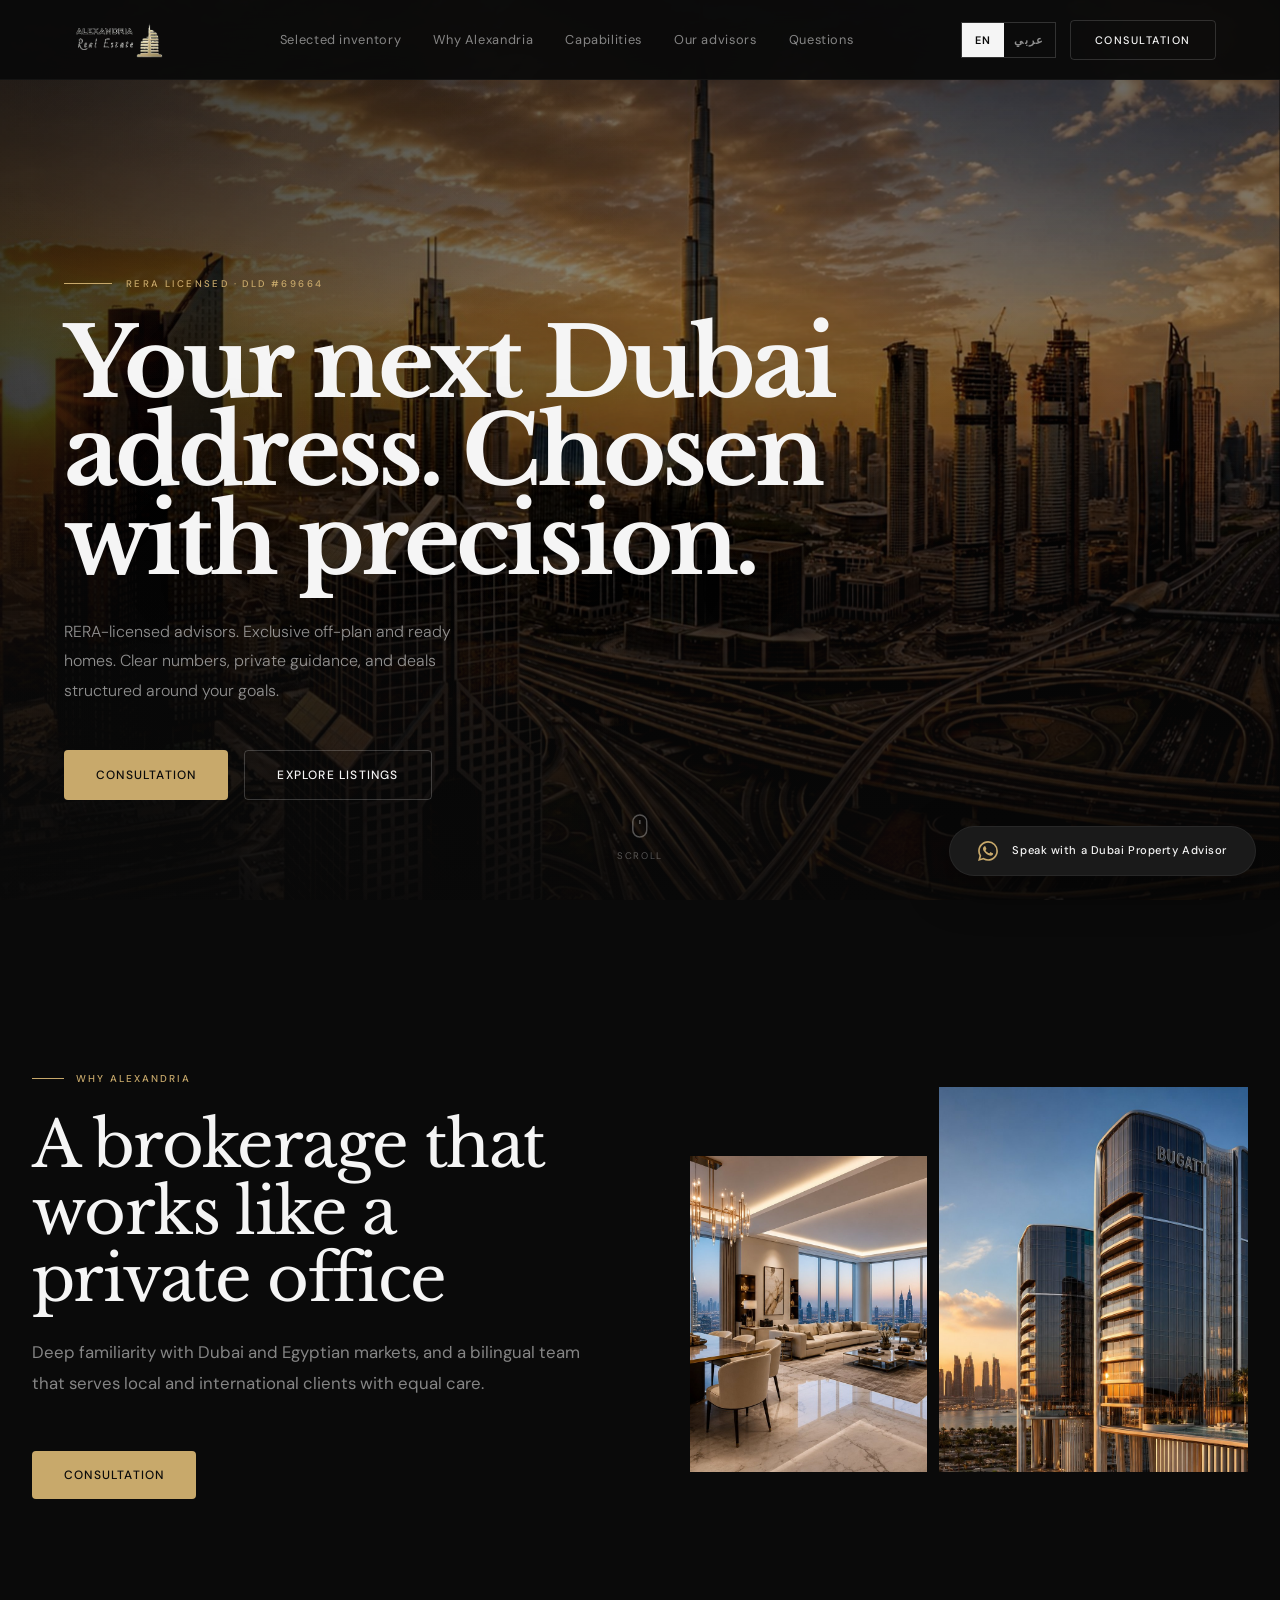
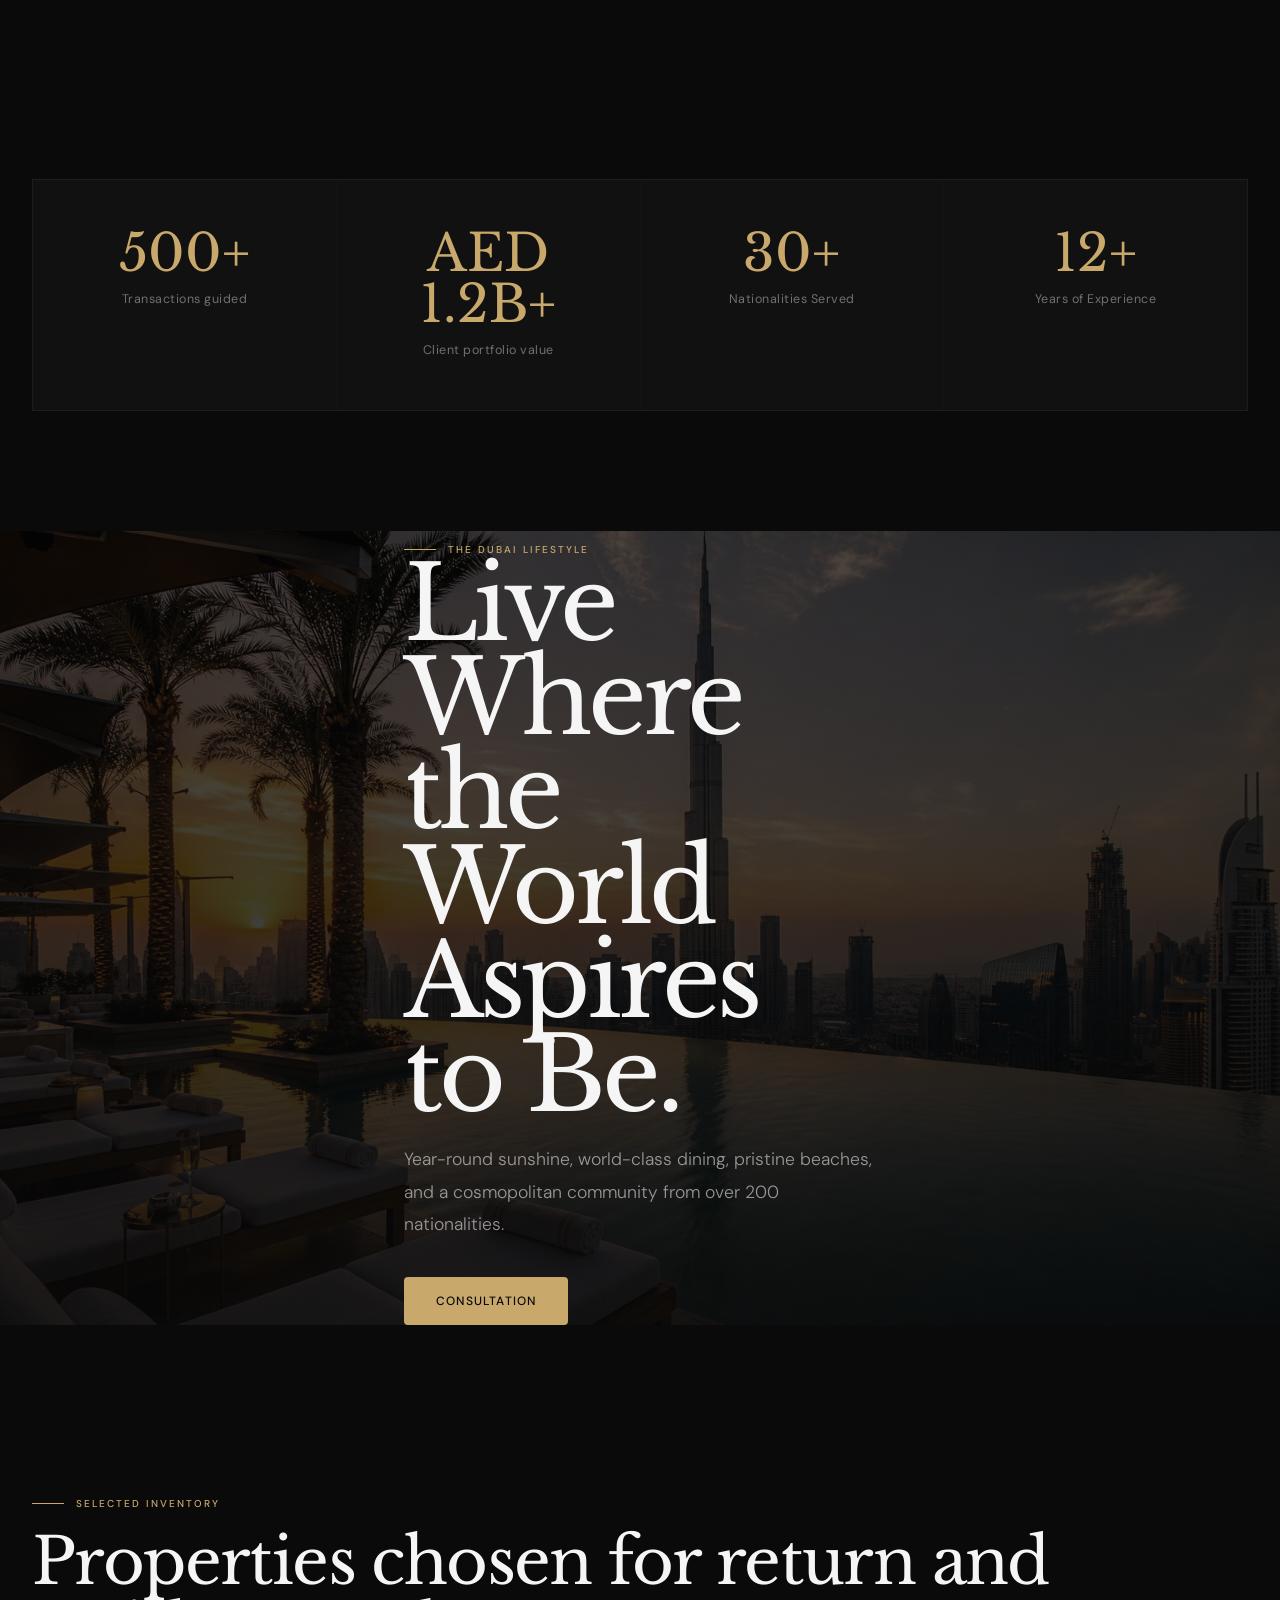
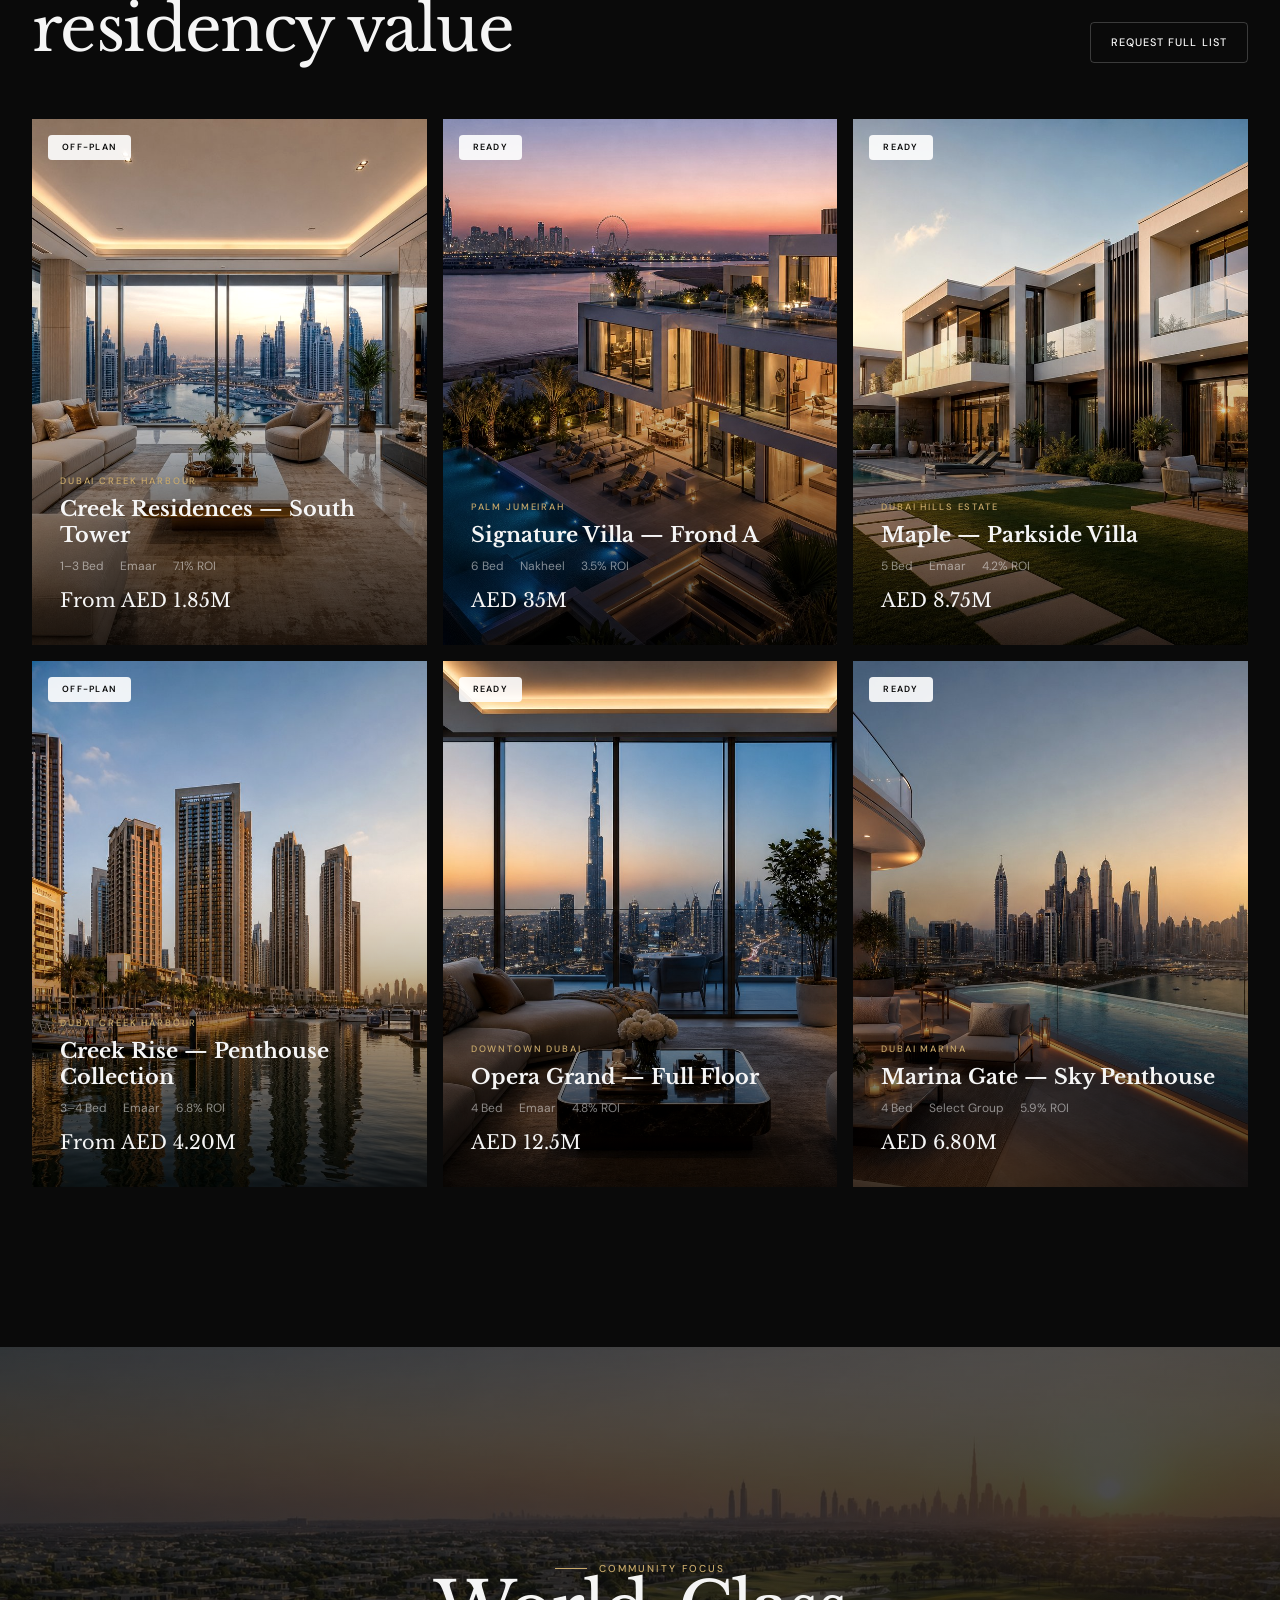
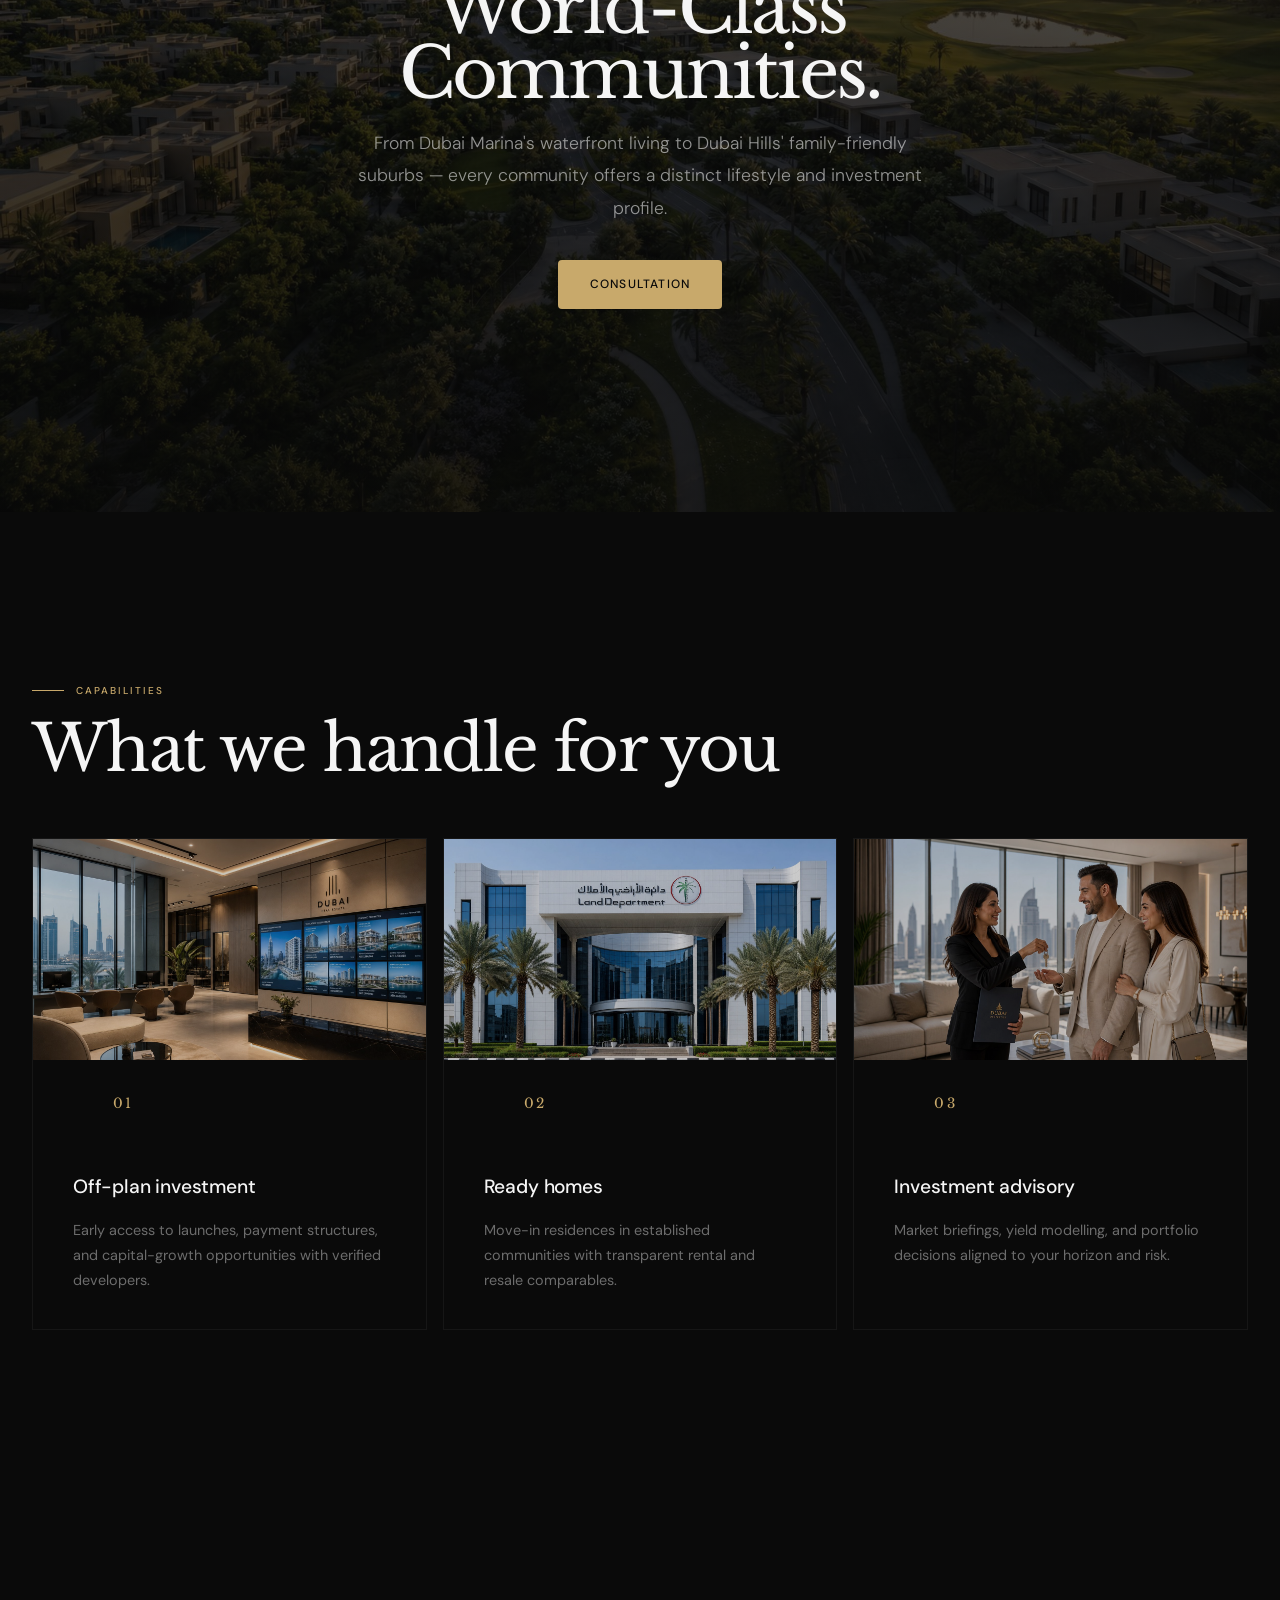
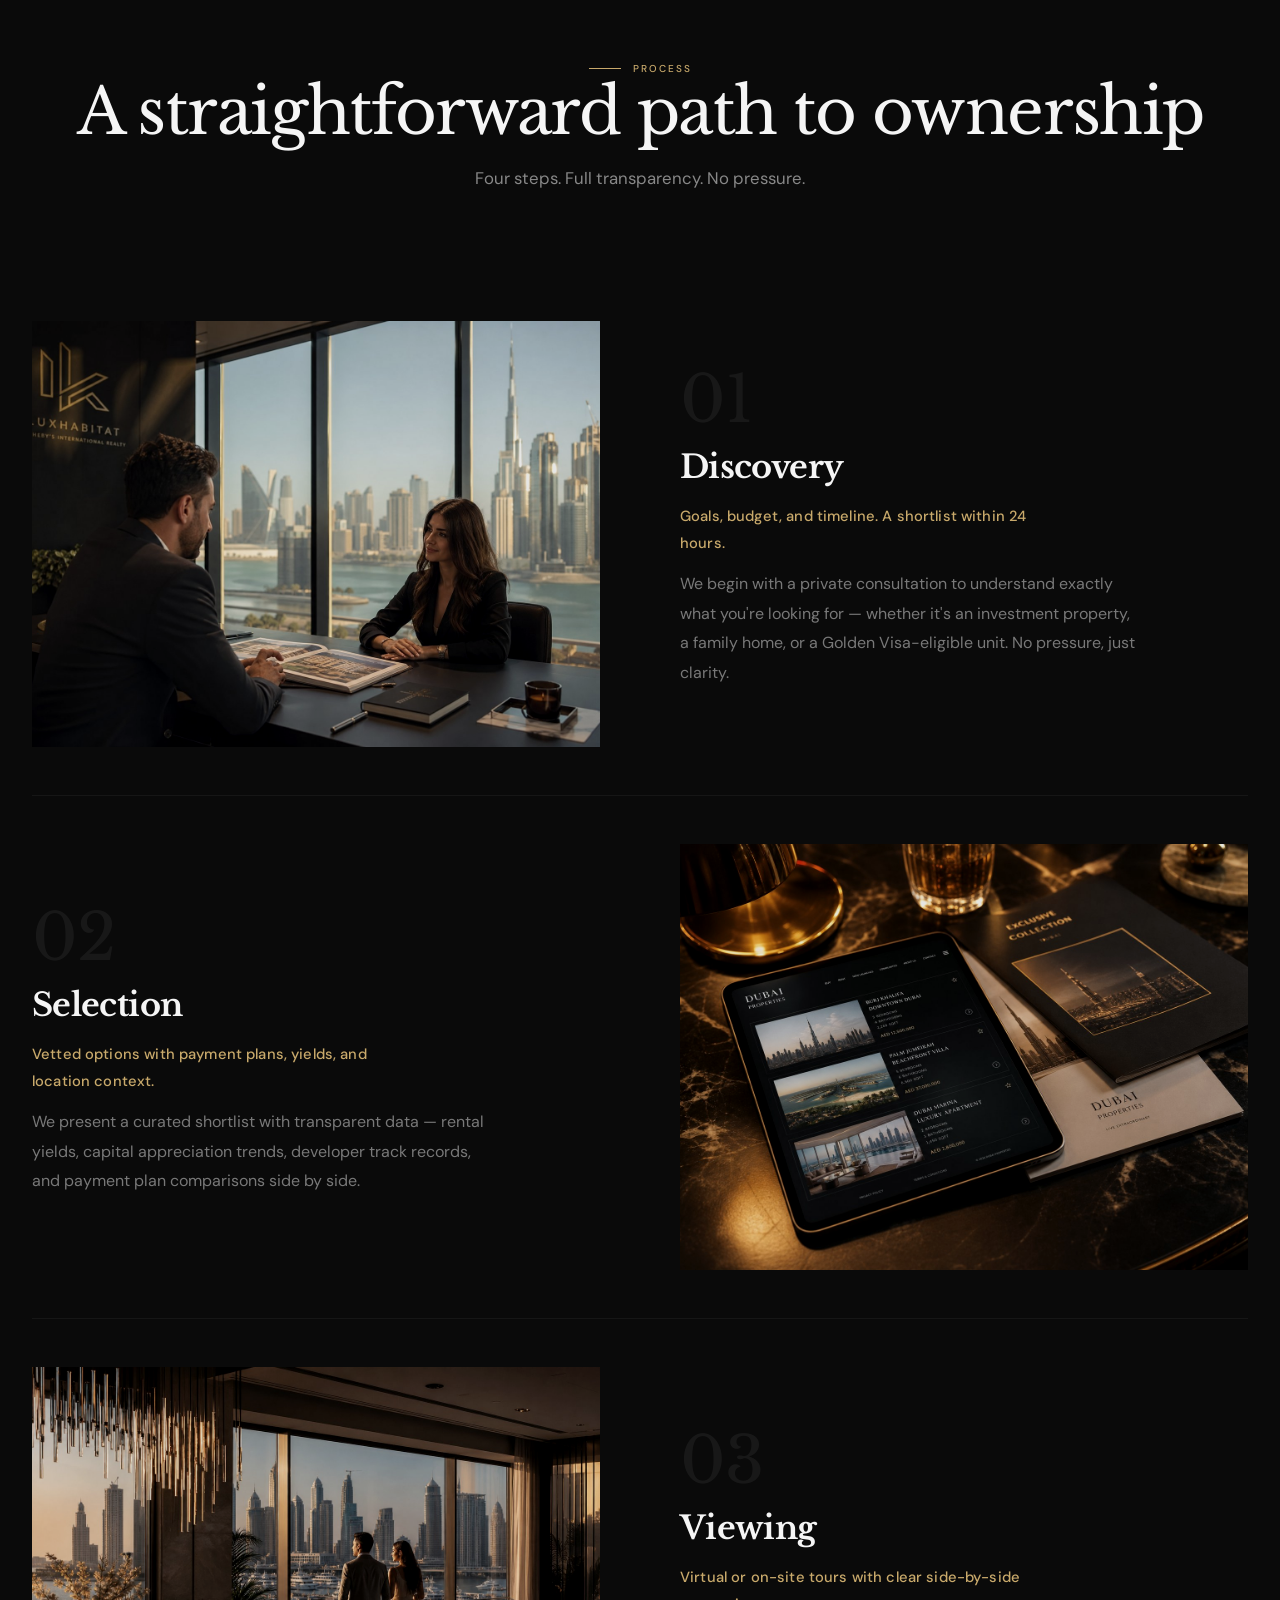
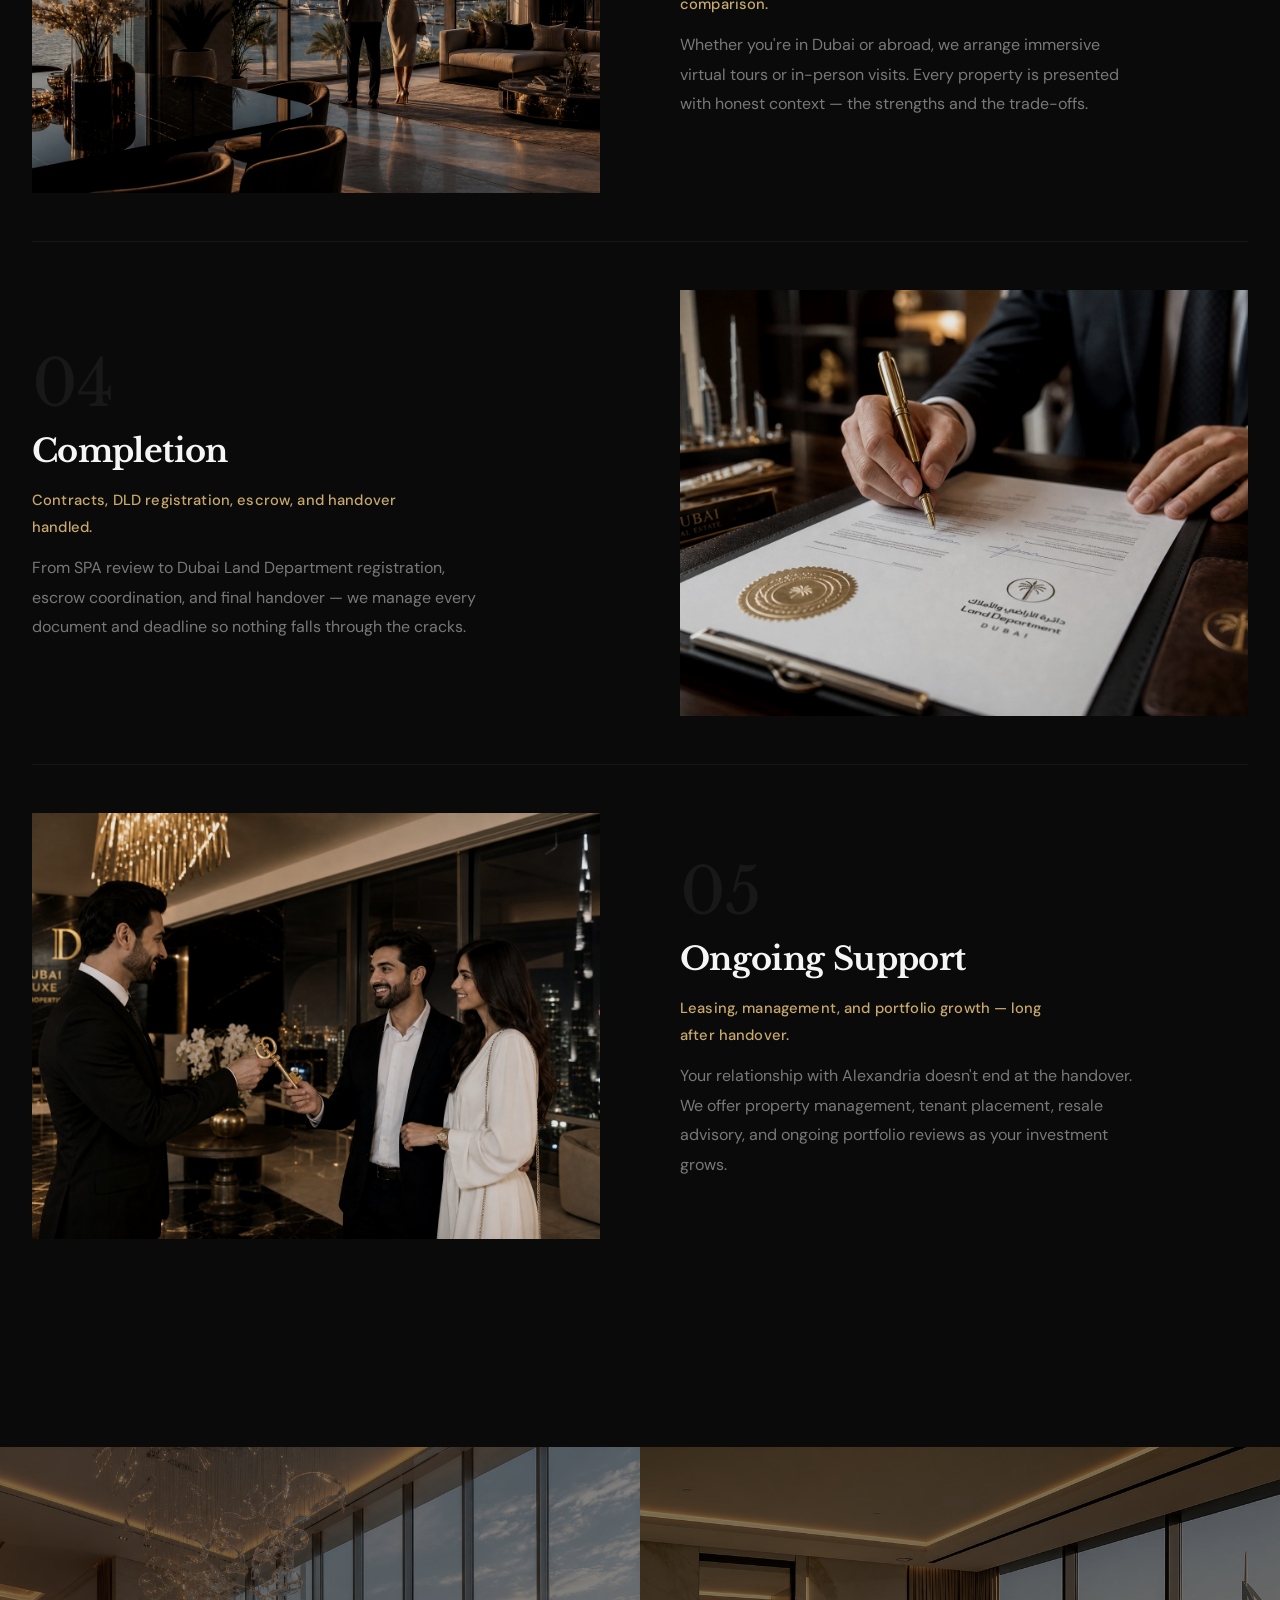
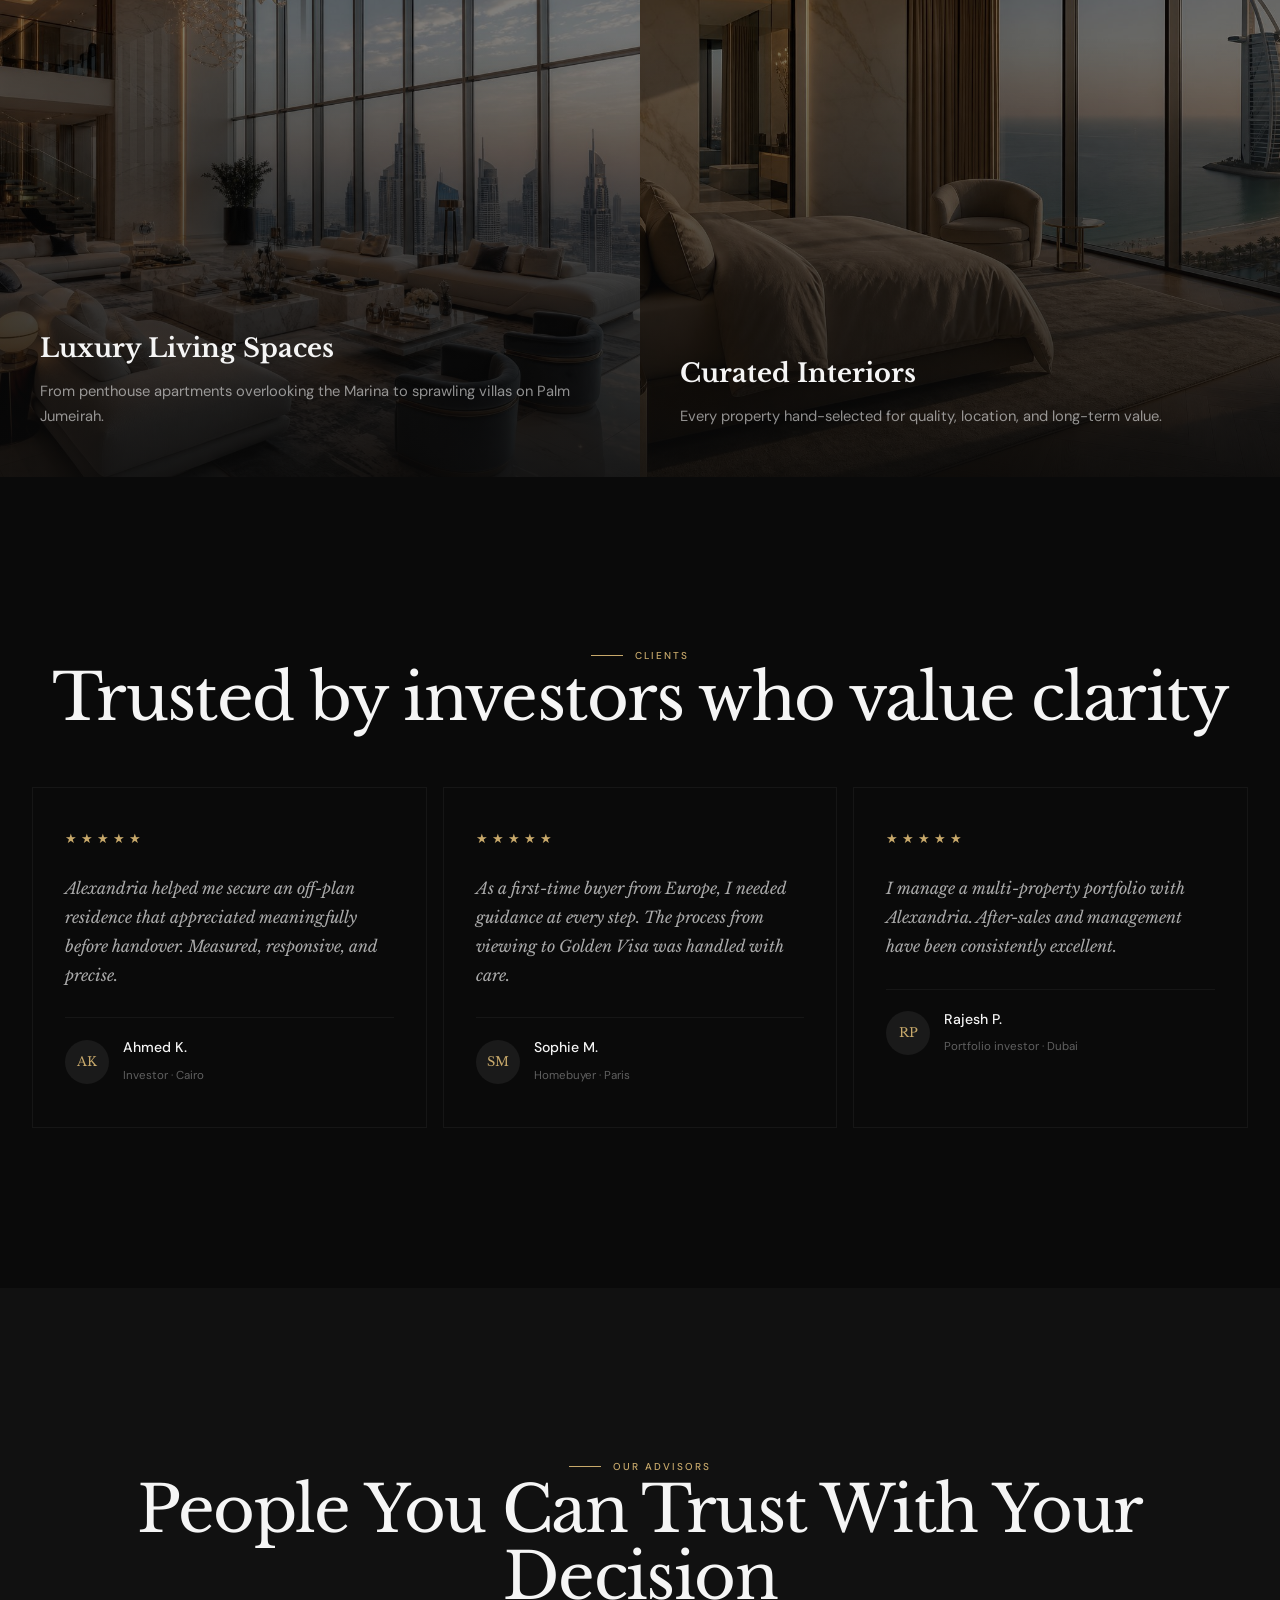
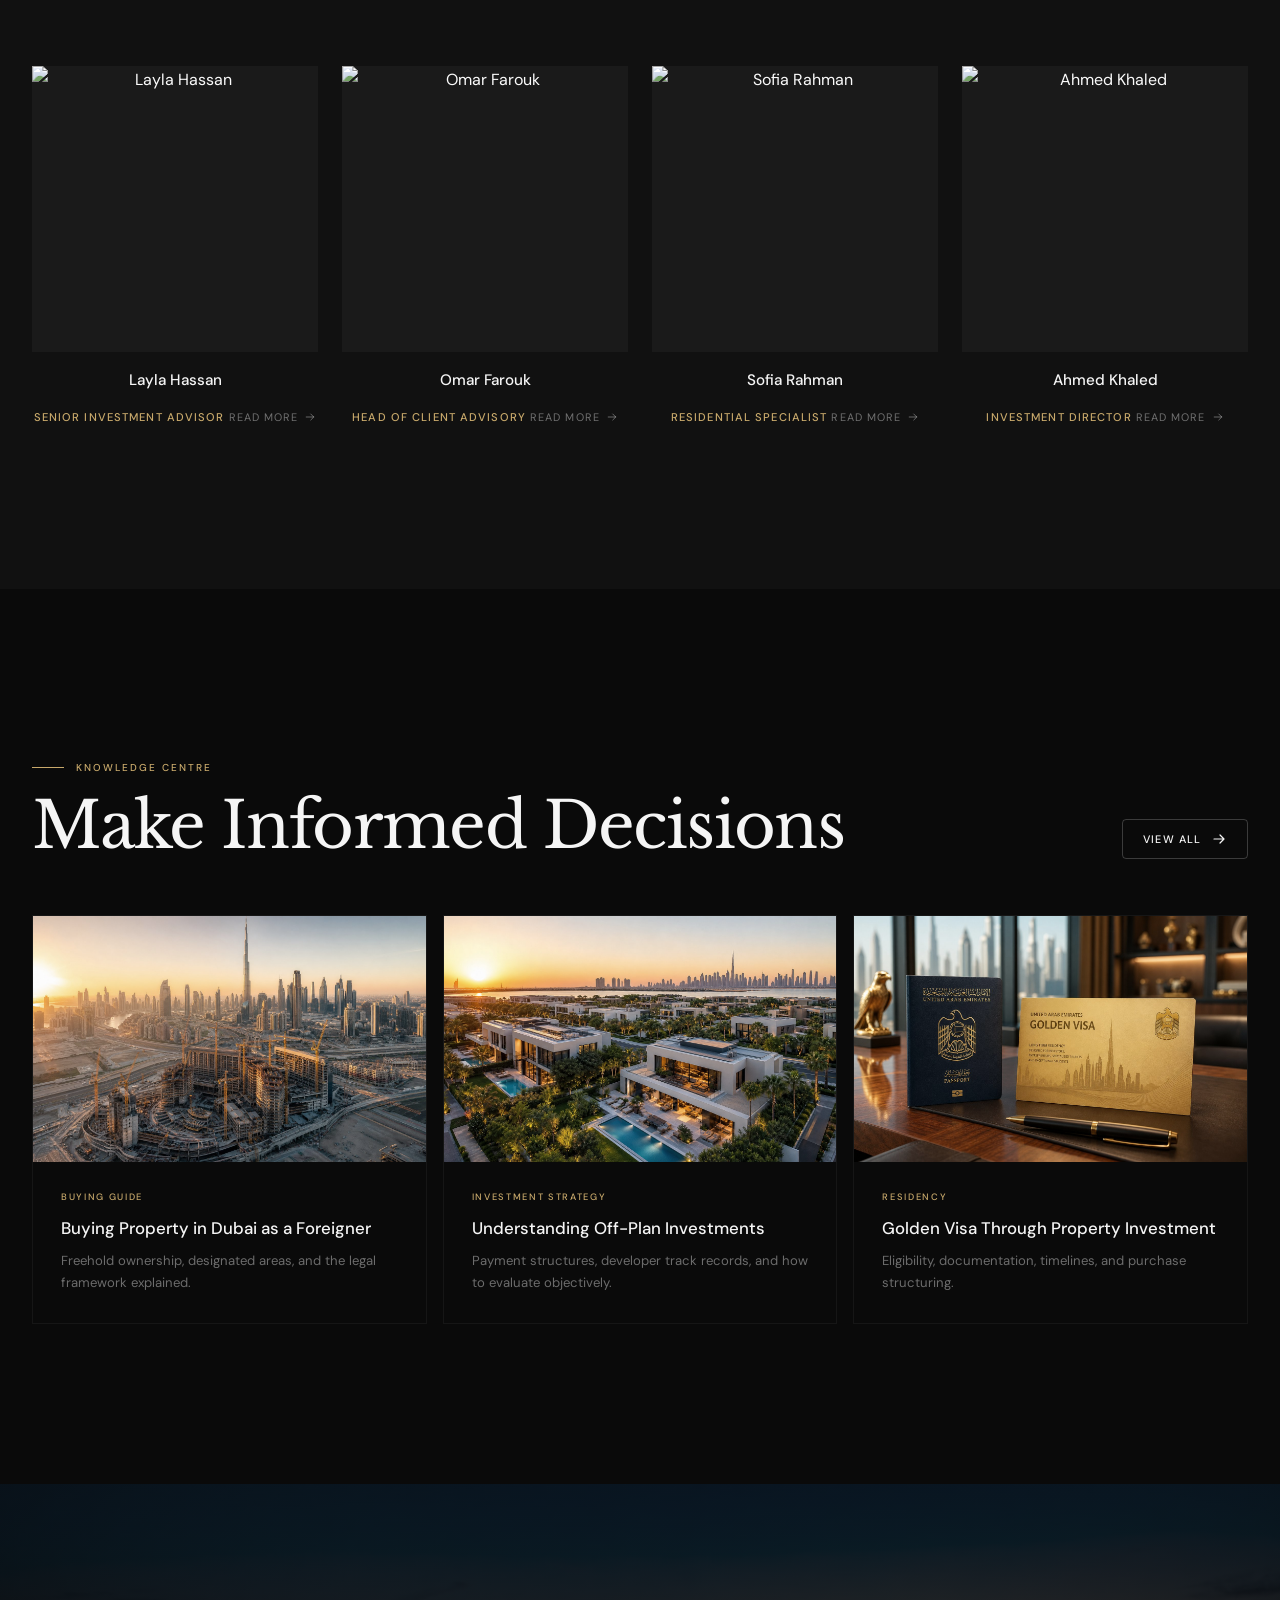
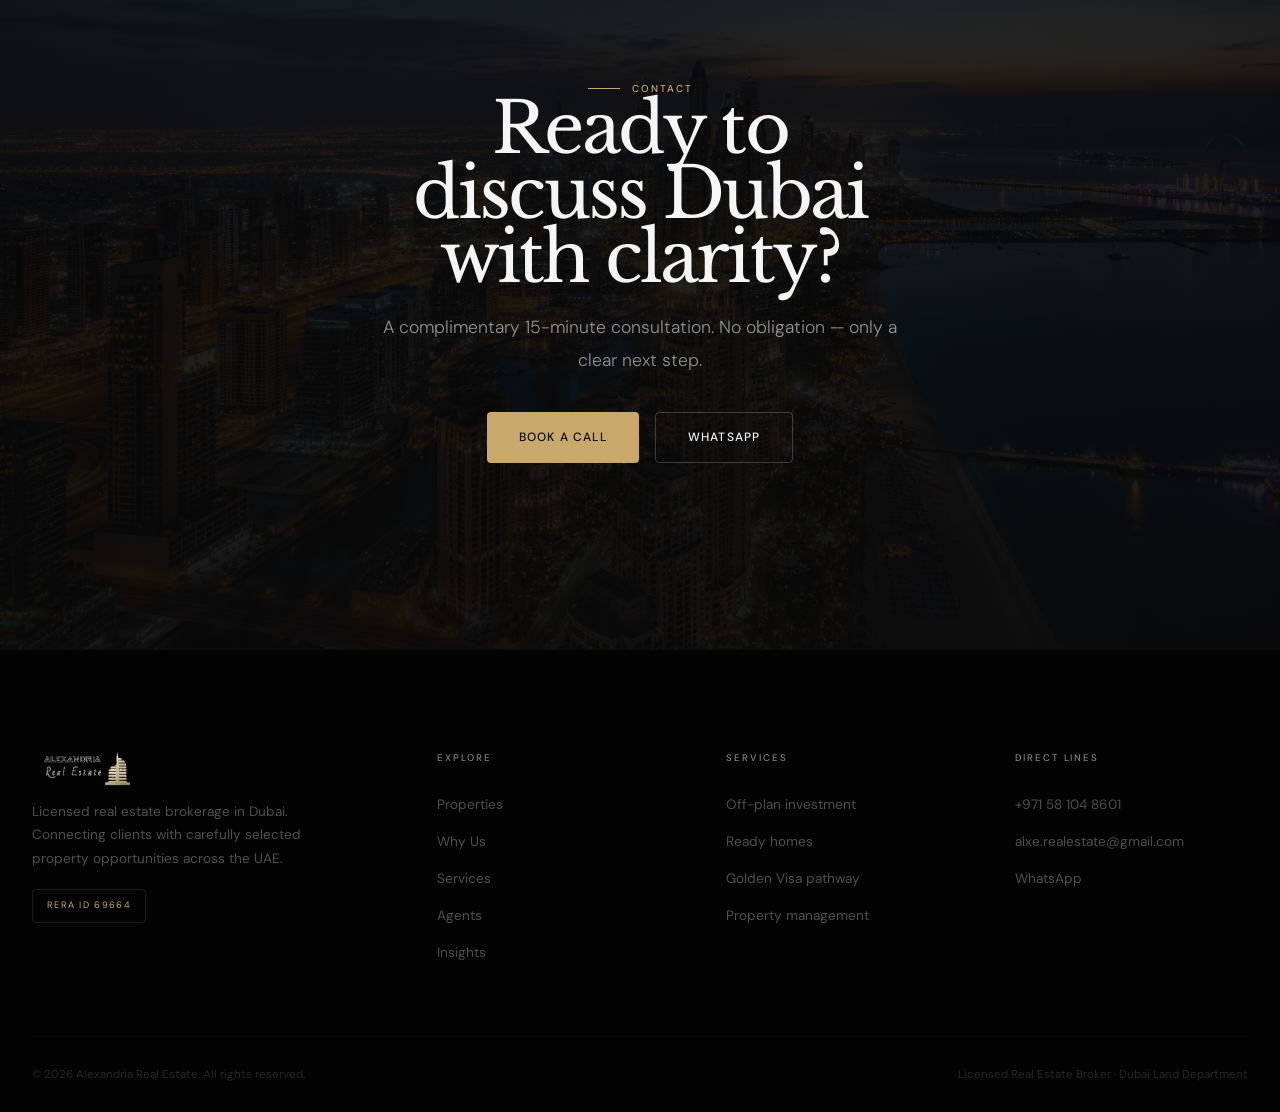
==== commit bb766e7b: "Redesign Process section with editorial images (Geon style) - Replaced small card grid with alternat" ====
--- a/index.html
+++ b/index.html
@@ -203,19 +203,78 @@
   </div>
 </section>
 
-<!-- ===== PROCESS ===== -->
-<section class="section-sm" style="background:var(--dark)">
-  <div class="container-wide">
-    <div class="section-header centered reveal" style="text-align:center;margin-bottom:56px">
+<!-- ===== PROCESS — Editorial alternating image+text rows ===== -->
+<section class="section" id="process">
+  <div class="container-wide">
+    <div class="section-header centered reveal" style="text-align:center;margin-bottom:80px">
       <div class="label" style="justify-content:center" data-i18n="proc.eye">Our Process</div>
-      <h2 class="h1" data-i18n="proc.title">Five Steps. Full Transparency. No Pressure.</h2>
-    </div>
-    <div class="process-grid reveal">
-      <div class="process-step"><div class="process-num">01</div><h4 data-i18n="proc.1t">Discover</h4><p data-i18n="proc.1d">Goals, budget, timeline.</p></div>
-      <div class="process-step"><div class="process-num">02</div><h4 data-i18n="proc.2t">Consult</h4><p data-i18n="proc.2d">Tailored market briefing.</p></div>
-      <div class="process-step"><div class="process-num">03</div><h4 data-i18n="proc.3t">Curate</h4><p data-i18n="proc.3d">Vetted options with data.</p></div>
-      <div class="process-step"><div class="process-num">04</div><h4 data-i18n="proc.4t">Purchase</h4><p data-i18n="proc.4d">Contracts and DLD handled.</p></div>
-      <div class="process-step"><div class="process-num">05</div><h4>Support</h4><p>Ongoing management.</p></div>
+      <h2 class="h1" data-i18n="proc.title">A Straightforward Path to Ownership</h2>
+      <p class="body-lg" style="max-width:44ch;margin:18px auto 0" data-i18n="proc.lead">Four steps. Full transparency. No pressure.</p>
+    </div>
+
+    <!-- Step 01 — Discovery -->
+    <div class="process-detail reveal">
+      <div class="process-detail-media">
+        <img src="images/process-1.jpg" alt="Discovery consultation" loading="lazy">
+      </div>
+      <div class="process-detail-copy">
+        <div class="process-detail-num">01</div>
+        <h3 data-i18n="proc.1t">Discovery</h3>
+        <p data-i18n="proc.1d">Goals, budget, and timeline. A shortlist within 24 hours.</p>
+        <p>We begin with a private consultation to understand exactly what you're looking for — whether it's an investment property, a family home, or a Golden Visa-eligible unit. No pressure, just clarity.</p>
+      </div>
+    </div>
+
+    <!-- Step 02 — Selection -->
+    <div class="process-detail process-detail--reverse reveal">
+      <div class="process-detail-media">
+        <img src="images/process-2.jpg" alt="Property selection and market briefing" loading="lazy">
+      </div>
+      <div class="process-detail-copy">
+        <div class="process-detail-num">02</div>
+        <h3 data-i18n="proc.2t">Selection</h3>
+        <p data-i18n="proc.2d">Vetted options with payment plans, yields, and location context.</p>
+        <p>We present a curated shortlist with transparent data — rental yields, capital appreciation trends, developer track records, and payment plan comparisons side by side.</p>
+      </div>
+    </div>
+
+    <!-- Step 03 — Viewing -->
+    <div class="process-detail reveal">
+      <div class="process-detail-media">
+        <img src="images/process-3.jpg" alt="Property viewing and virtual tour" loading="lazy">
+      </div>
+      <div class="process-detail-copy">
+        <div class="process-detail-num">03</div>
+        <h3 data-i18n="proc.3t">Viewing</h3>
+        <p data-i18n="proc.3d">Virtual or on-site tours with clear side-by-side comparison.</p>
+        <p>Whether you're in Dubai or abroad, we arrange immersive virtual tours or in-person visits. Every property is presented with honest context — the strengths and the trade-offs.</p>
+      </div>
+    </div>
+
+    <!-- Step 04 — Completion -->
+    <div class="process-detail process-detail--reverse reveal">
+      <div class="process-detail-media">
+        <img src="images/process-4.jpg" alt="Contract signing and DLD registration" loading="lazy">
+      </div>
+      <div class="process-detail-copy">
+        <div class="process-detail-num">04</div>
+        <h3 data-i18n="proc.4t">Completion</h3>
+        <p data-i18n="proc.4d">Contracts, DLD registration, escrow, and handover handled.</p>
+        <p>From SPA review to Dubai Land Department registration, escrow coordination, and final handover — we manage every document and deadline so nothing falls through the cracks.</p>
+      </div>
+    </div>
+
+    <!-- Step 05 — Ongoing Support -->
+    <div class="process-detail reveal">
+      <div class="process-detail-media">
+        <img src="images/process-5.jpg" alt="Ongoing property management support" loading="lazy">
+      </div>
+      <div class="process-detail-copy">
+        <div class="process-detail-num">05</div>
+        <h3>Ongoing Support</h3>
+        <p>Leasing, management, and portfolio growth — long after handover.</p>
+        <p>Your relationship with Alexandria doesn't end at the handover. We offer property management, tenant placement, resale advisory, and ongoing portfolio reviews as your investment grows.</p>
+      </div>
     </div>
   </div>
 </section>
--- a/css/ui-enhancements.css
+++ b/css/ui-enhancements.css
@@ -703,6 +703,77 @@
   line-height: 1.75;
 }
 
+/* ---- Process Detail — Editorial alternating rows ---- */
+.process-detail {
+  display: grid;
+  grid-template-columns: 1fr 1fr;
+  gap: 80px;
+  align-items: center;
+  padding: 48px 0;
+  border-bottom: 1px solid rgba(255,255,255,0.05);
+}
+.process-detail:last-child {
+  border-bottom: 0;
+}
+.process-detail--reverse {
+  direction: rtl;
+}
+.process-detail--reverse > * {
+  direction: ltr;
+}
+.process-detail-media {
+  aspect-ratio: 4/3;
+  overflow: hidden;
+  border-radius: var(--radius);
+  position: relative;
+}
+.process-detail-media img {
+  width: 100%; height: 100%; object-fit: cover;
+  filter: saturate(0.85) contrast(1.05) brightness(0.9);
+  transition: transform 1.2s var(--ease), filter 1.2s var(--ease);
+}
+.process-detail:hover .process-detail-media img {
+  transform: scale(1.04);
+  filter: saturate(1) contrast(1.08) brightness(0.95);
+}
+.process-detail-copy {
+  padding: 20px 0;
+}
+.process-detail-num {
+  font-family: var(--font-serif);
+  font-size: 4rem;
+  color: rgba(255,255,255,0.06);
+  line-height: 1;
+  margin-bottom: 16px;
+  letter-spacing: -0.02em;
+  transition: color 0.6s var(--ease);
+}
+.process-detail:hover .process-detail-num {
+  color: var(--gold);
+}
+.process-detail-copy h3 {
+  font-family: var(--font-serif);
+  font-size: clamp(1.6rem, 2.5vw, 2.2rem);
+  color: var(--white);
+  margin-bottom: 16px;
+  line-height: 1.2;
+  letter-spacing: -0.02em;
+}
+.process-detail-copy p {
+  font-size: 1rem;
+  color: rgba(255,255,255,0.45);
+  line-height: 1.85;
+  max-width: 42ch;
+  margin-bottom: 12px;
+}
+.process-detail-copy p:first-of-type {
+  color: var(--gold);
+  font-size: 0.92rem;
+  font-weight: 500;
+  letter-spacing: 0.01em;
+  max-width: 38ch;
+}
+
 /* ---- Process ---- */
 .process-grid {
   display: grid;
@@ -1077,6 +1148,8 @@
 body.lang-ar .featured-header { flex-direction: row-reverse; }
 body.lang-ar .about-text .label { flex-direction: row-reverse; }
 body.lang-ar .wa-float { right: auto; left: 24px; }
+body.lang-ar .process-detail--reverse { direction: ltr; }
+body.lang-ar .process-detail-copy p { max-width: none; }
 
 /* ---- Mobile nav lang toggle ---- */
 .mobile-nav .lang-toggle {
@@ -1101,6 +1174,9 @@
   .prop-grid, .services-grid, .testimonials-grid, .insights-grid { grid-template-columns: repeat(2, 1fr); }
   .team-grid { grid-template-columns: repeat(2, 1fr); }
   .process-grid { grid-template-columns: repeat(3, 1fr); }
+  .process-detail { grid-template-columns: 1fr; gap: 40px; padding: 36px 0; }
+  .process-detail--reverse { direction: ltr; }
+  .process-detail-num { font-size: 3rem; }
   .stats-row { grid-template-columns: repeat(2, 1fr); }
   .footer-grid { grid-template-columns: 1fr 1fr; }
   .section { padding: 100px 0; }
@@ -1116,6 +1192,9 @@
   .hero-actions .btn { width: 100%; }
   .prop-grid, .services-grid, .testimonials-grid, .insights-grid, .team-grid { grid-template-columns: 1fr; }
   .process-grid { grid-template-columns: 1fr; }
+  .process-detail { gap: 28px; padding: 28px 0; }
+  .process-detail-num { font-size: 2.5rem; }
+  .process-detail-copy h3 { font-size: 1.4rem; }
   .stats-row { grid-template-columns: 1fr 1fr; }
   .footer-grid { grid-template-columns: 1fr; }
   .footer-bottom { flex-direction: column; gap: 8px; text-align: center; }
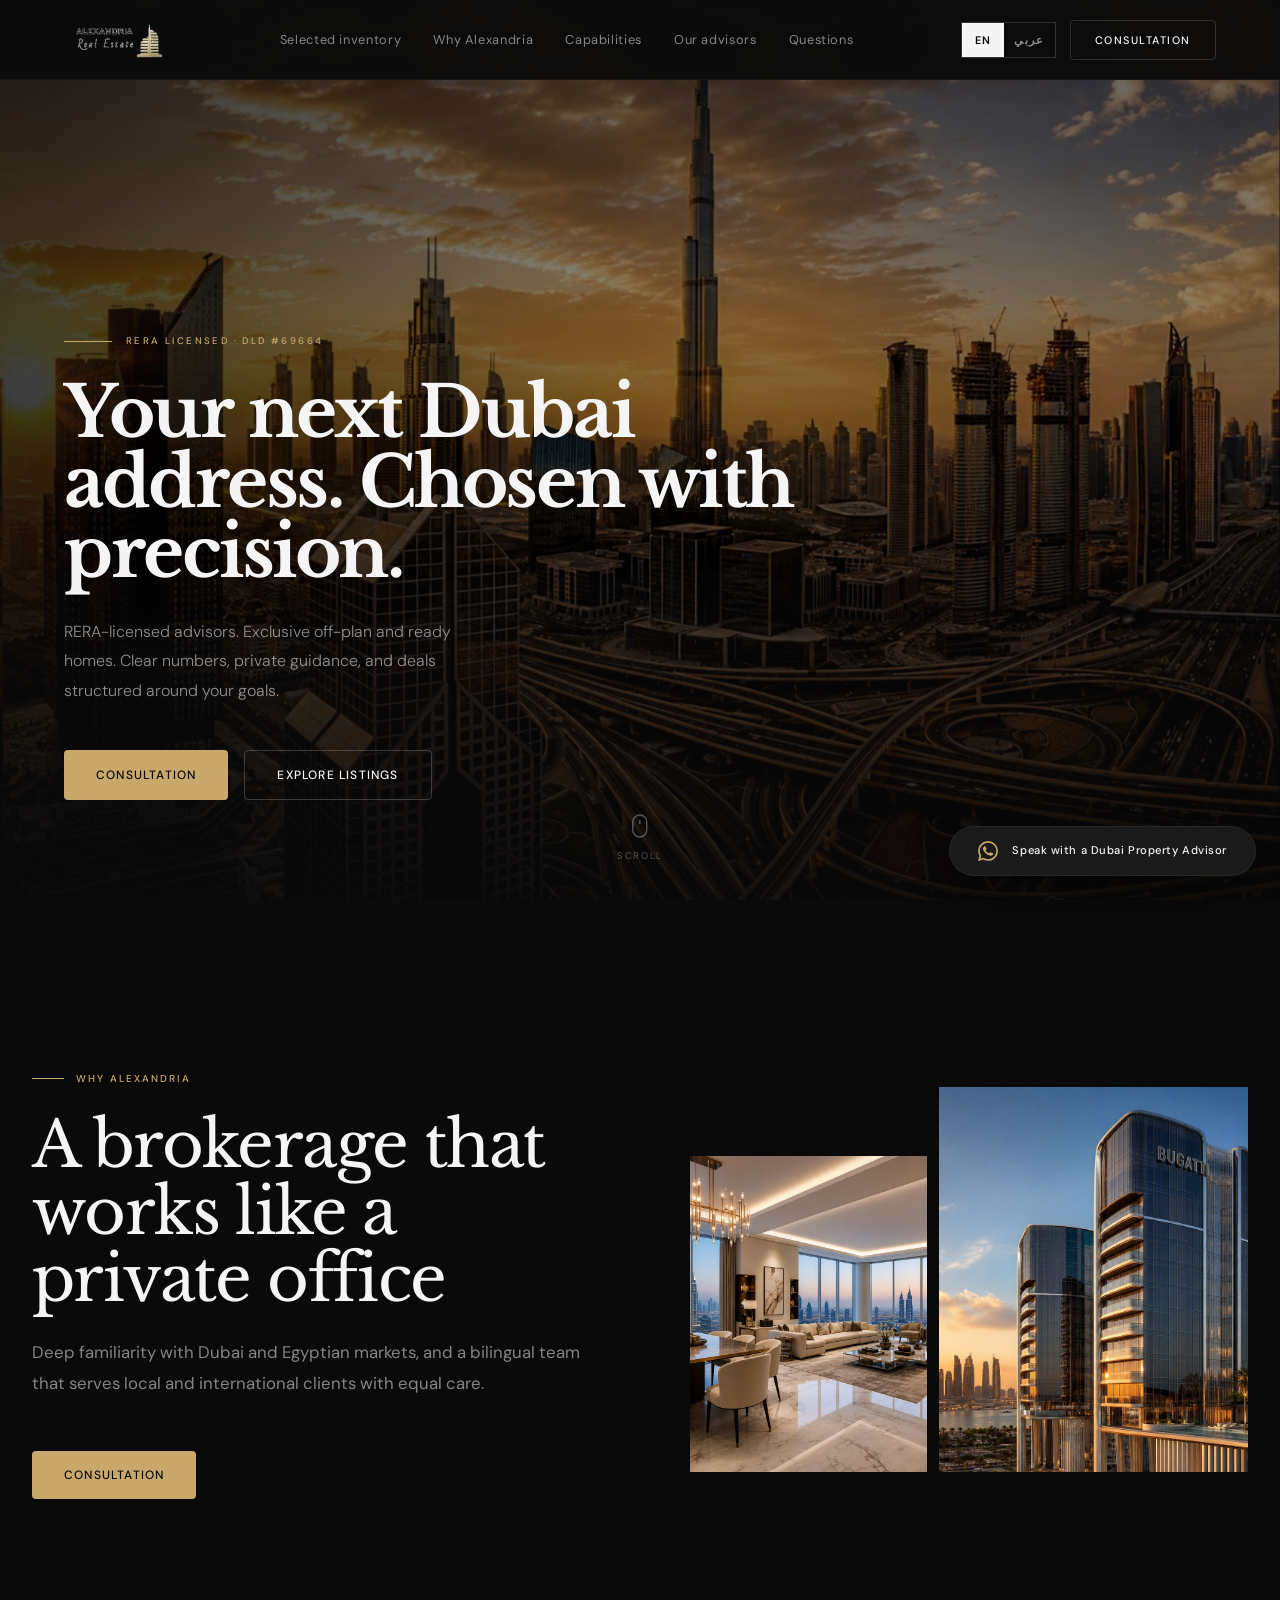
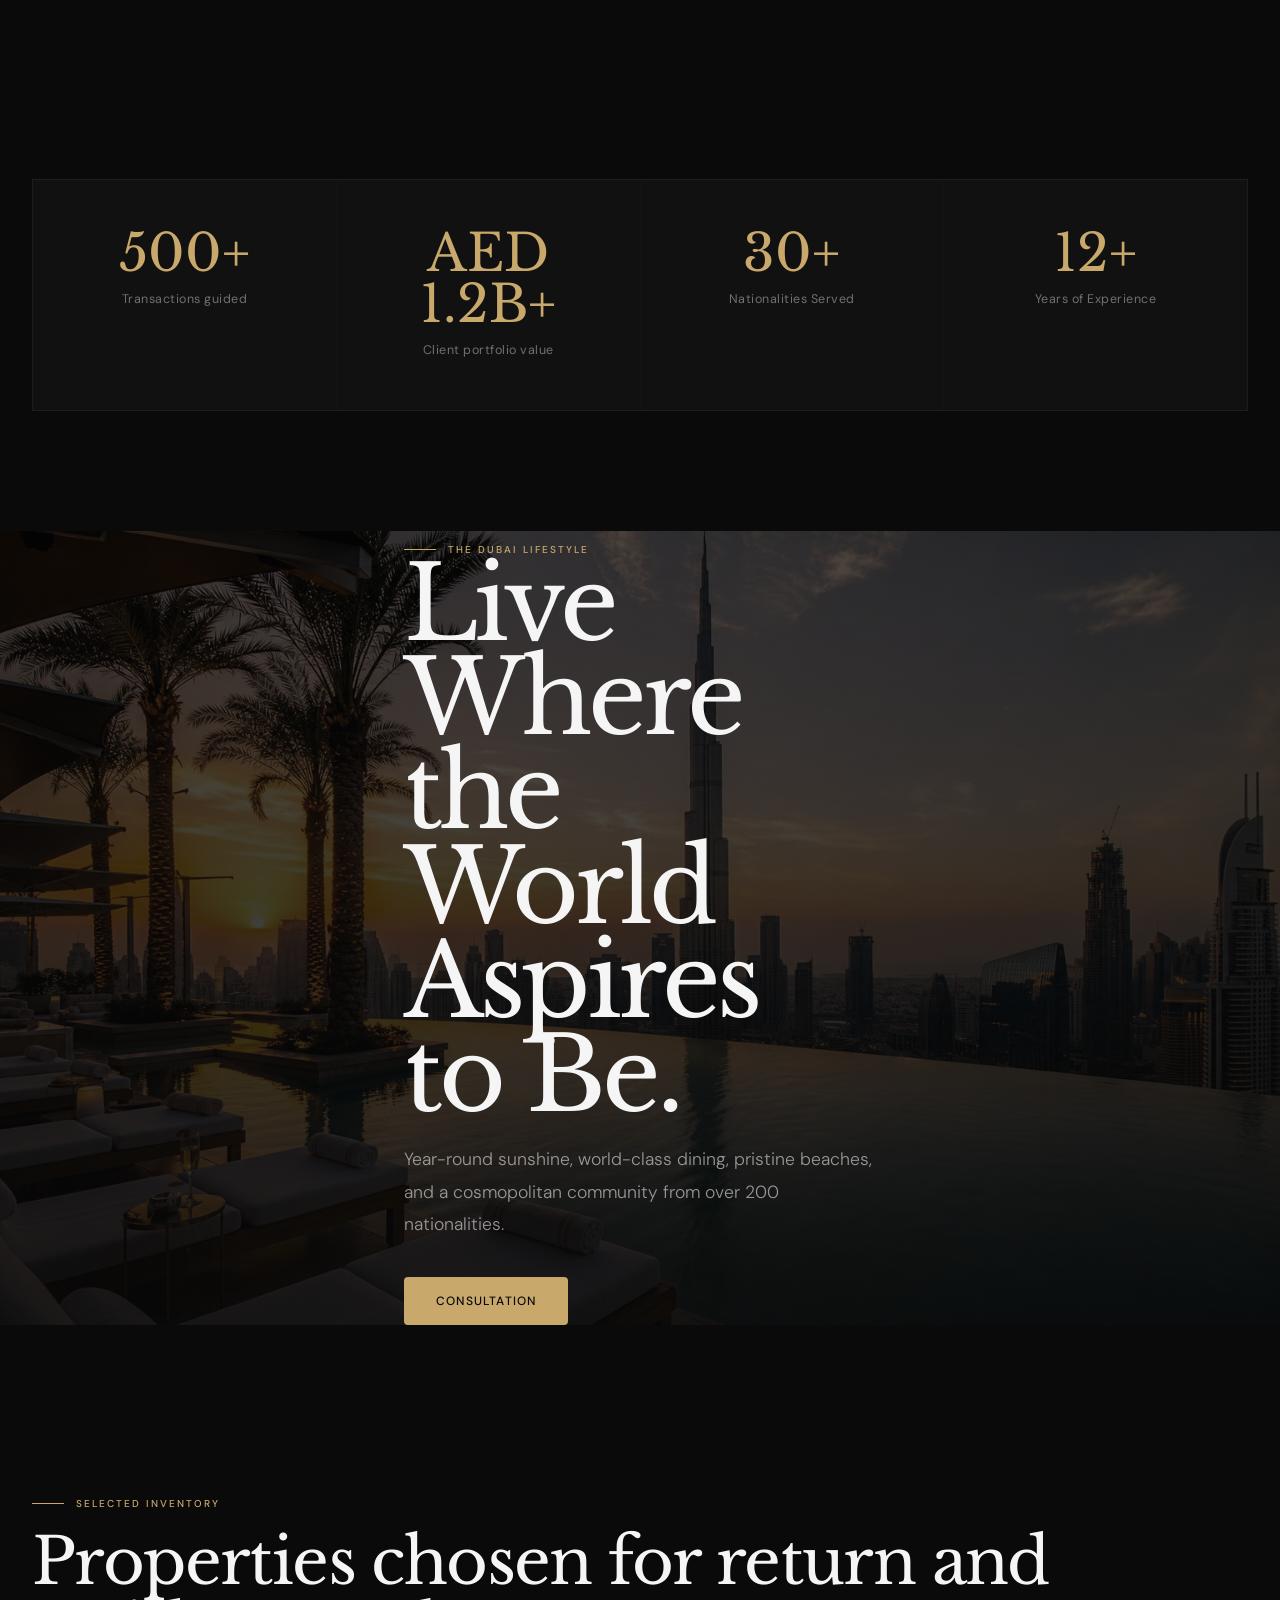
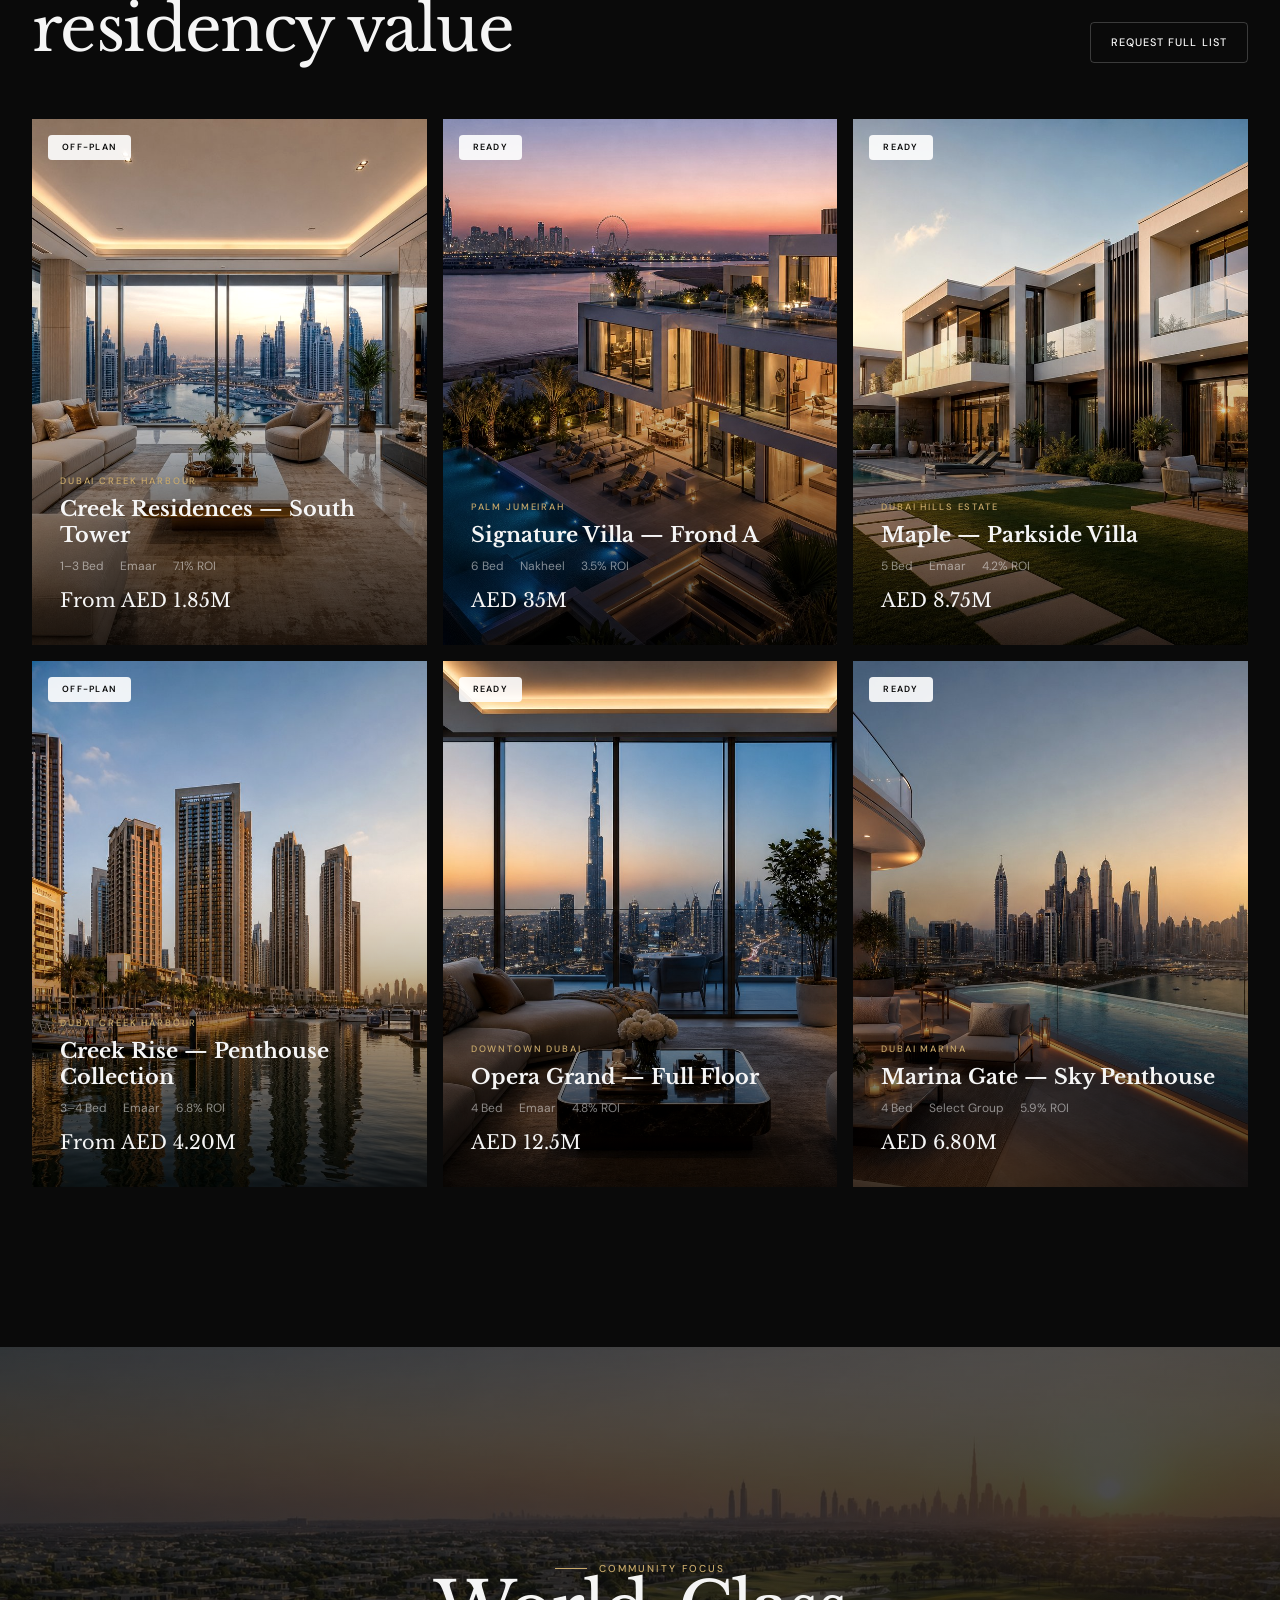
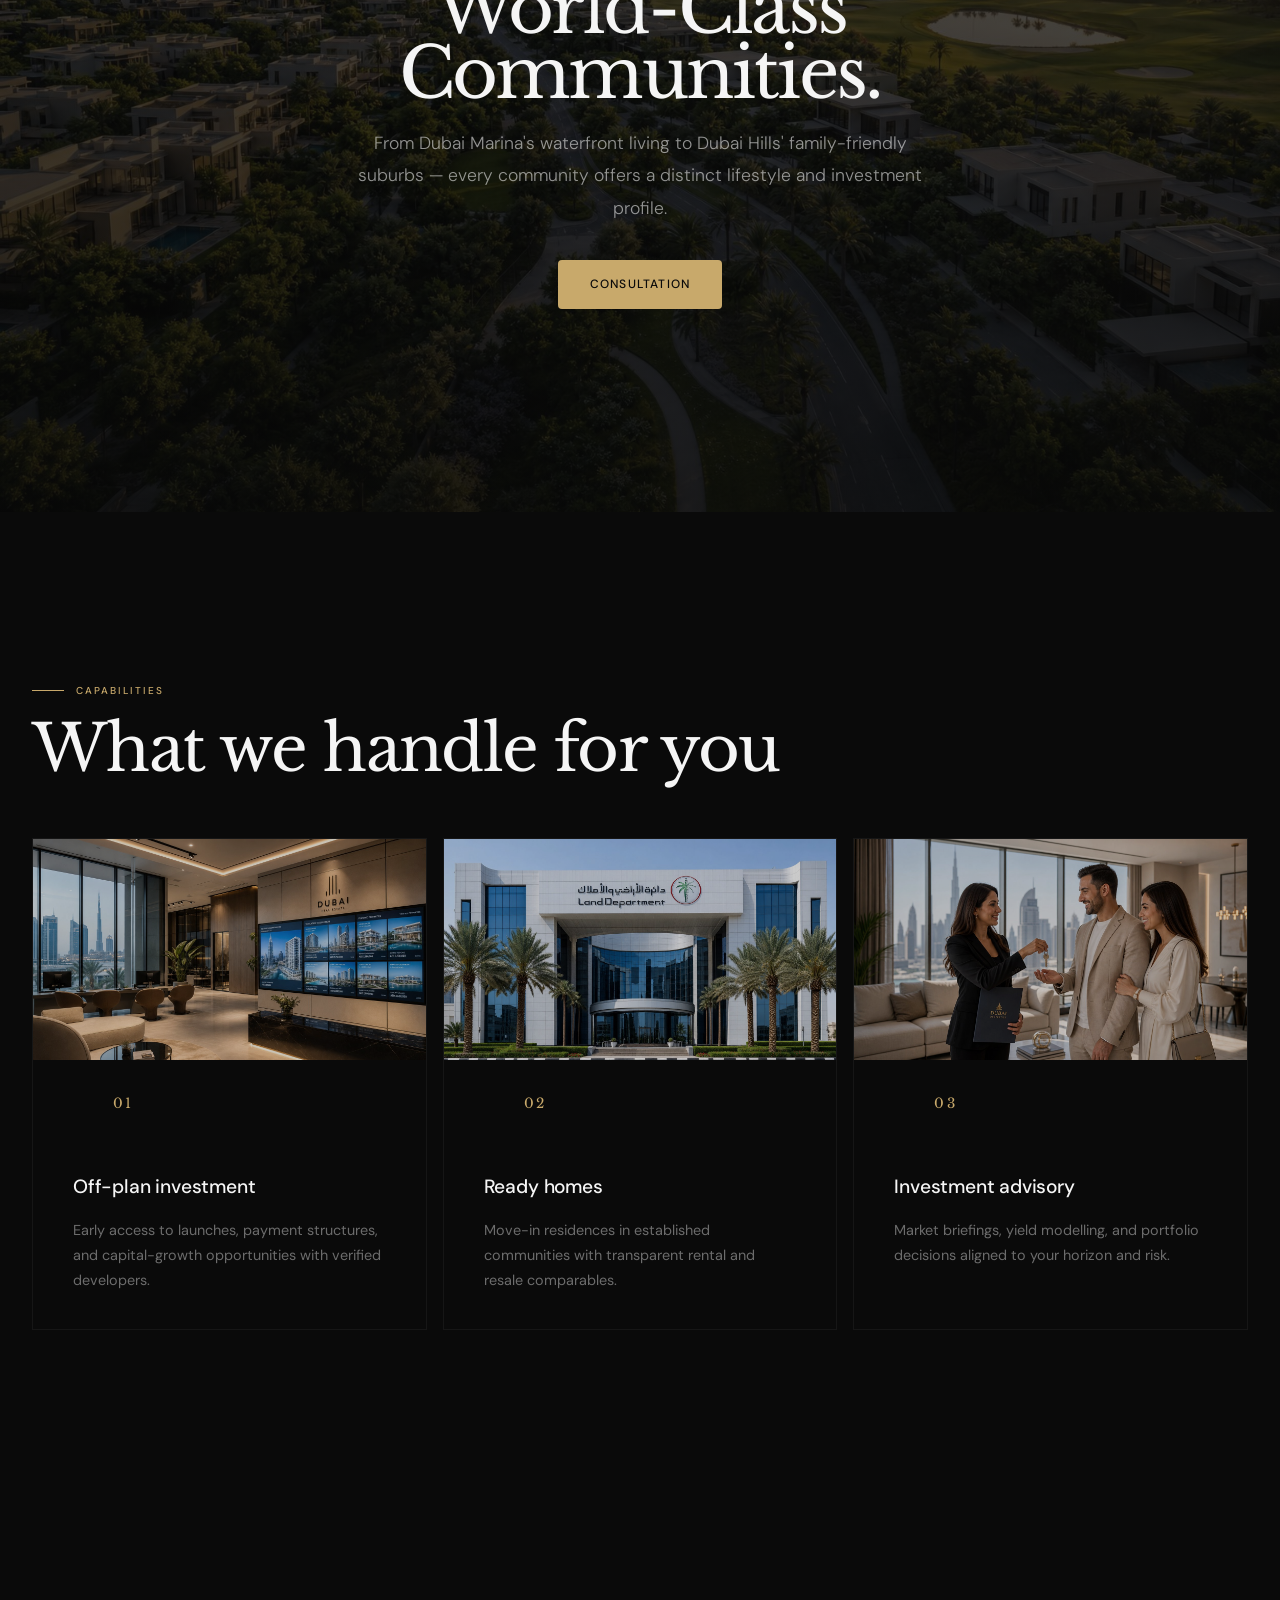
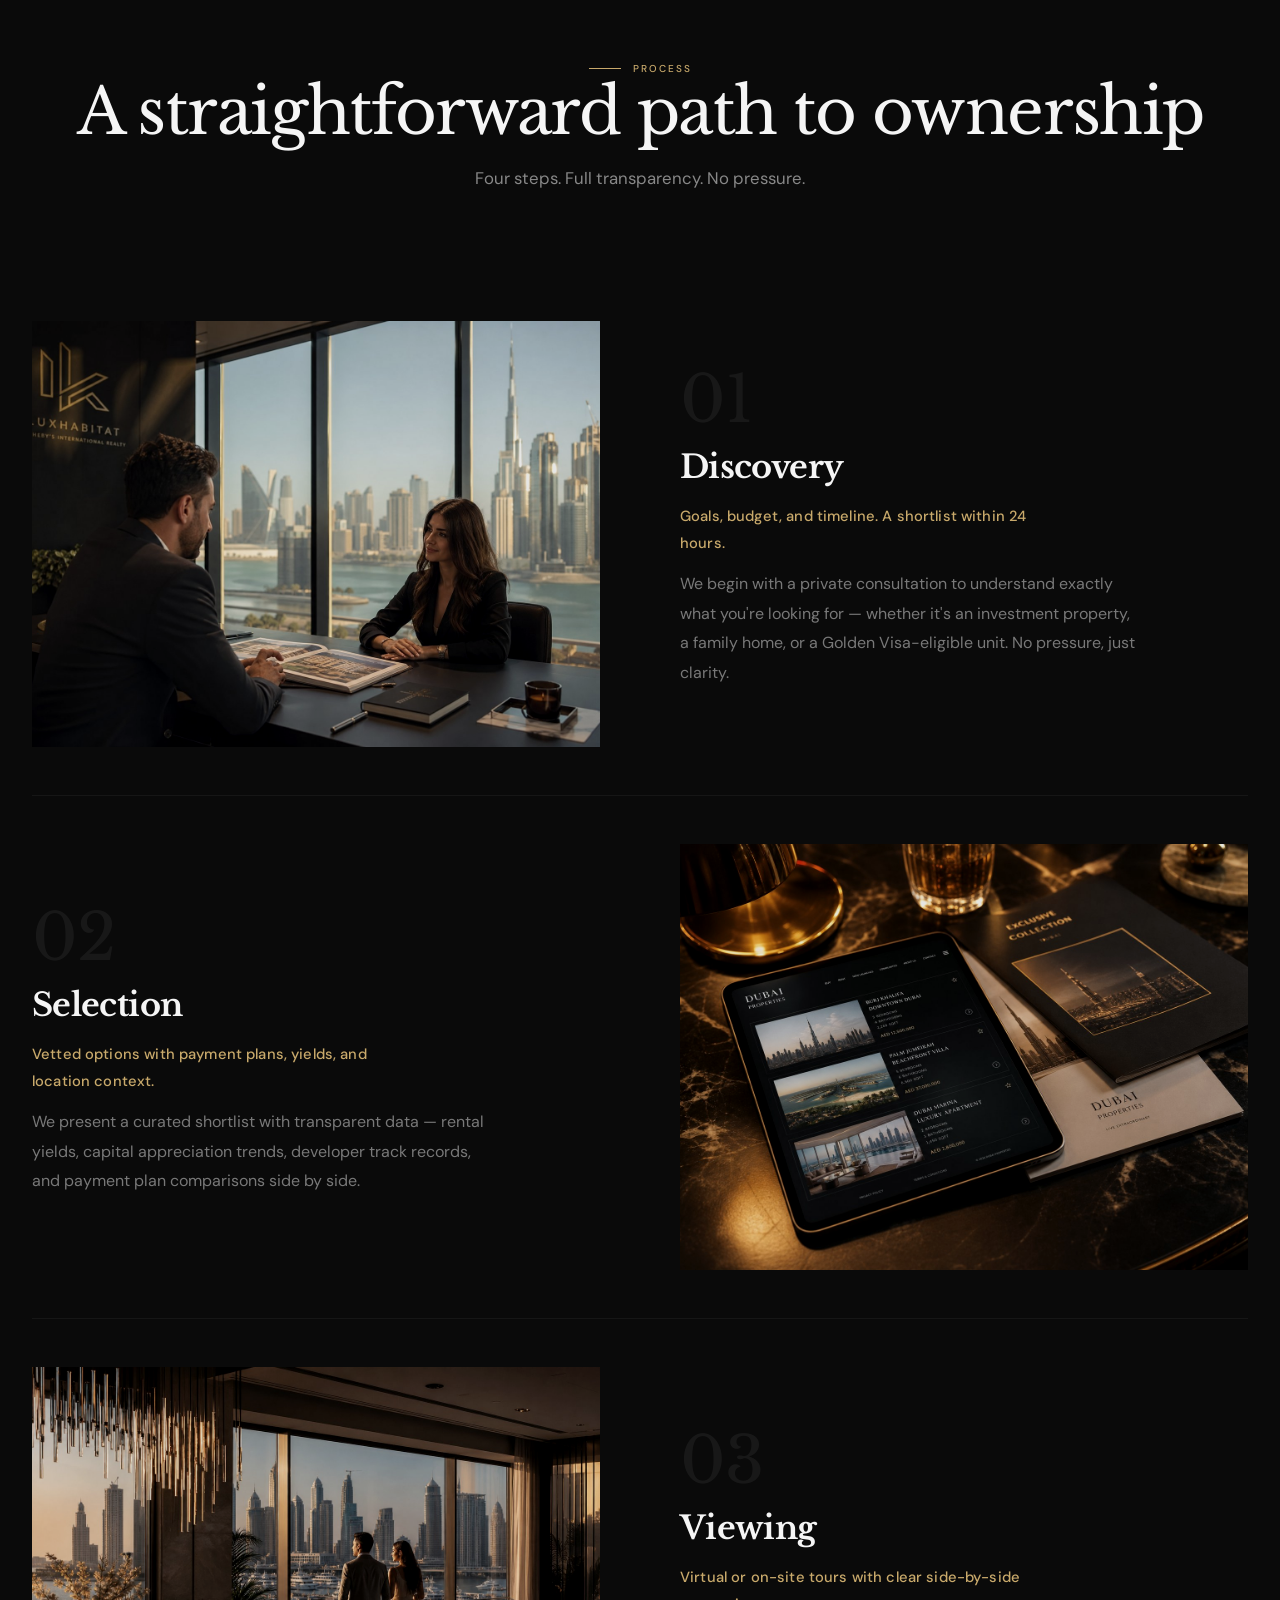
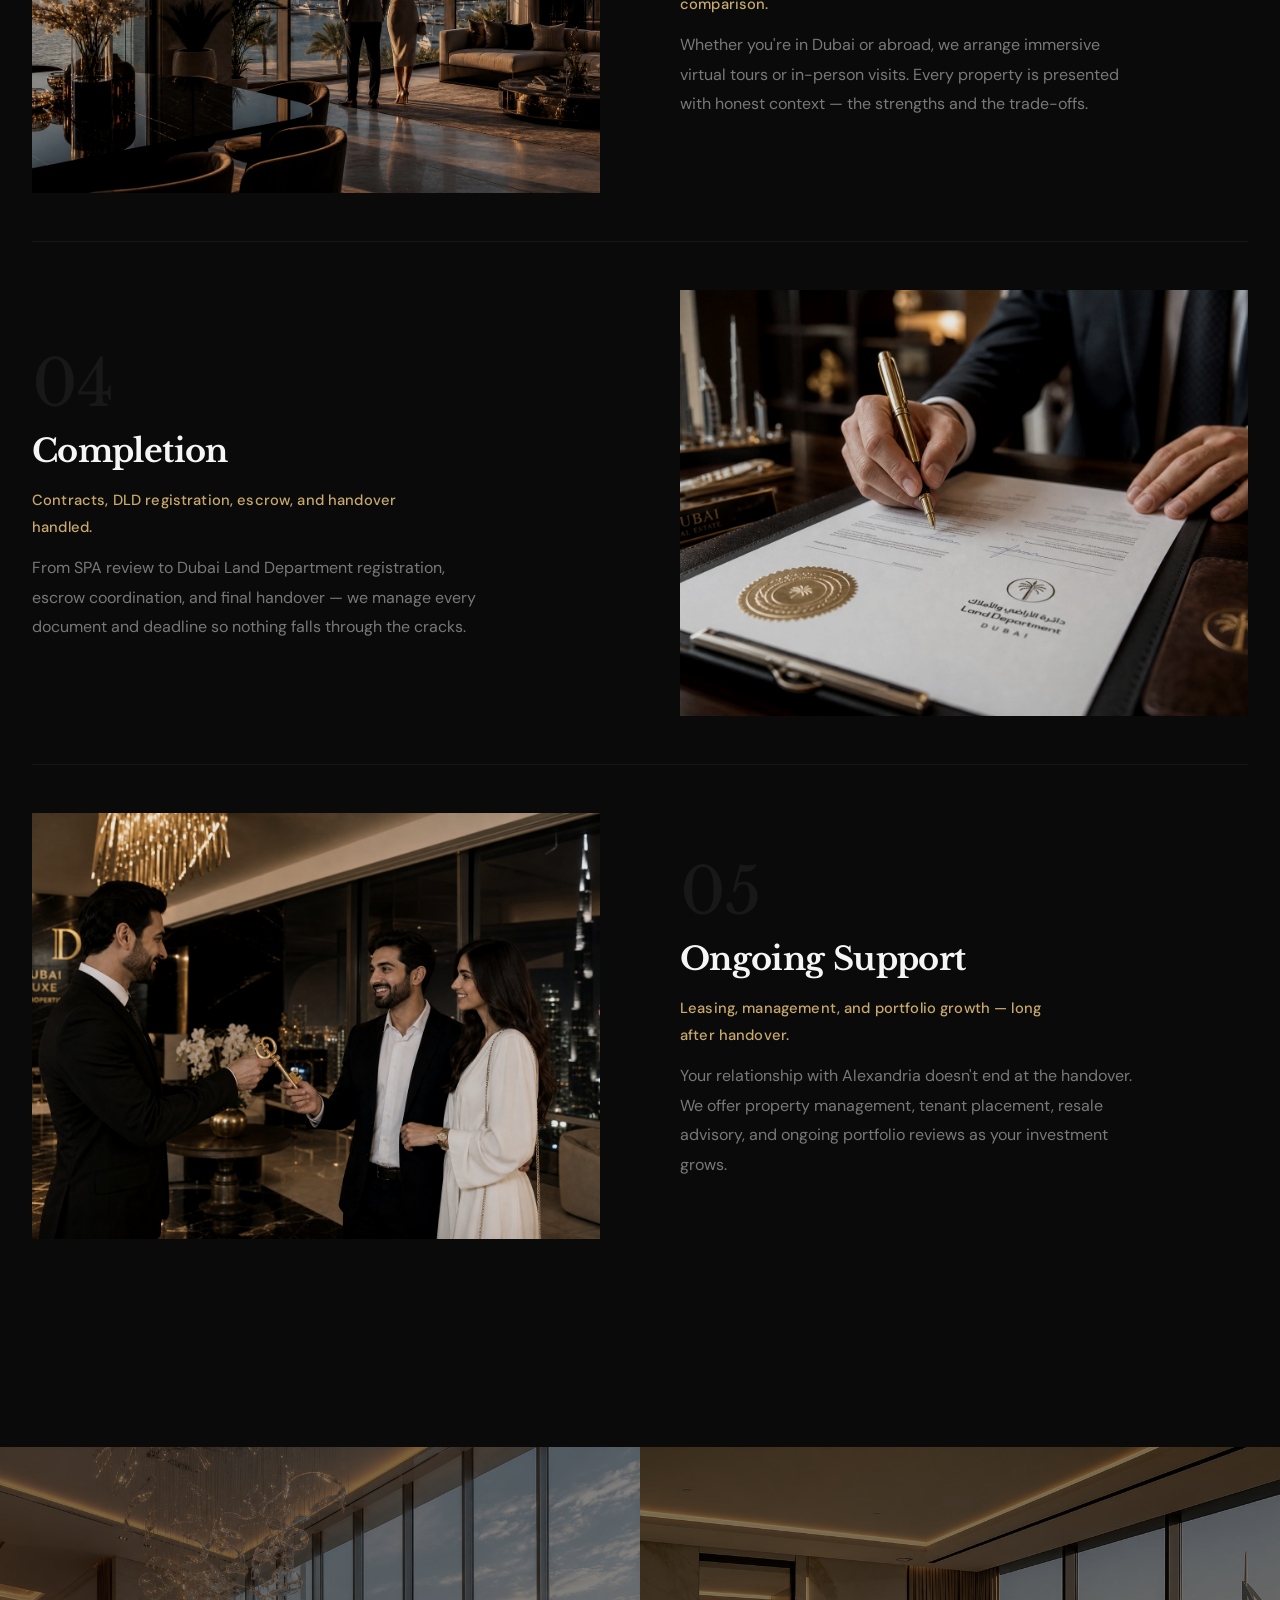
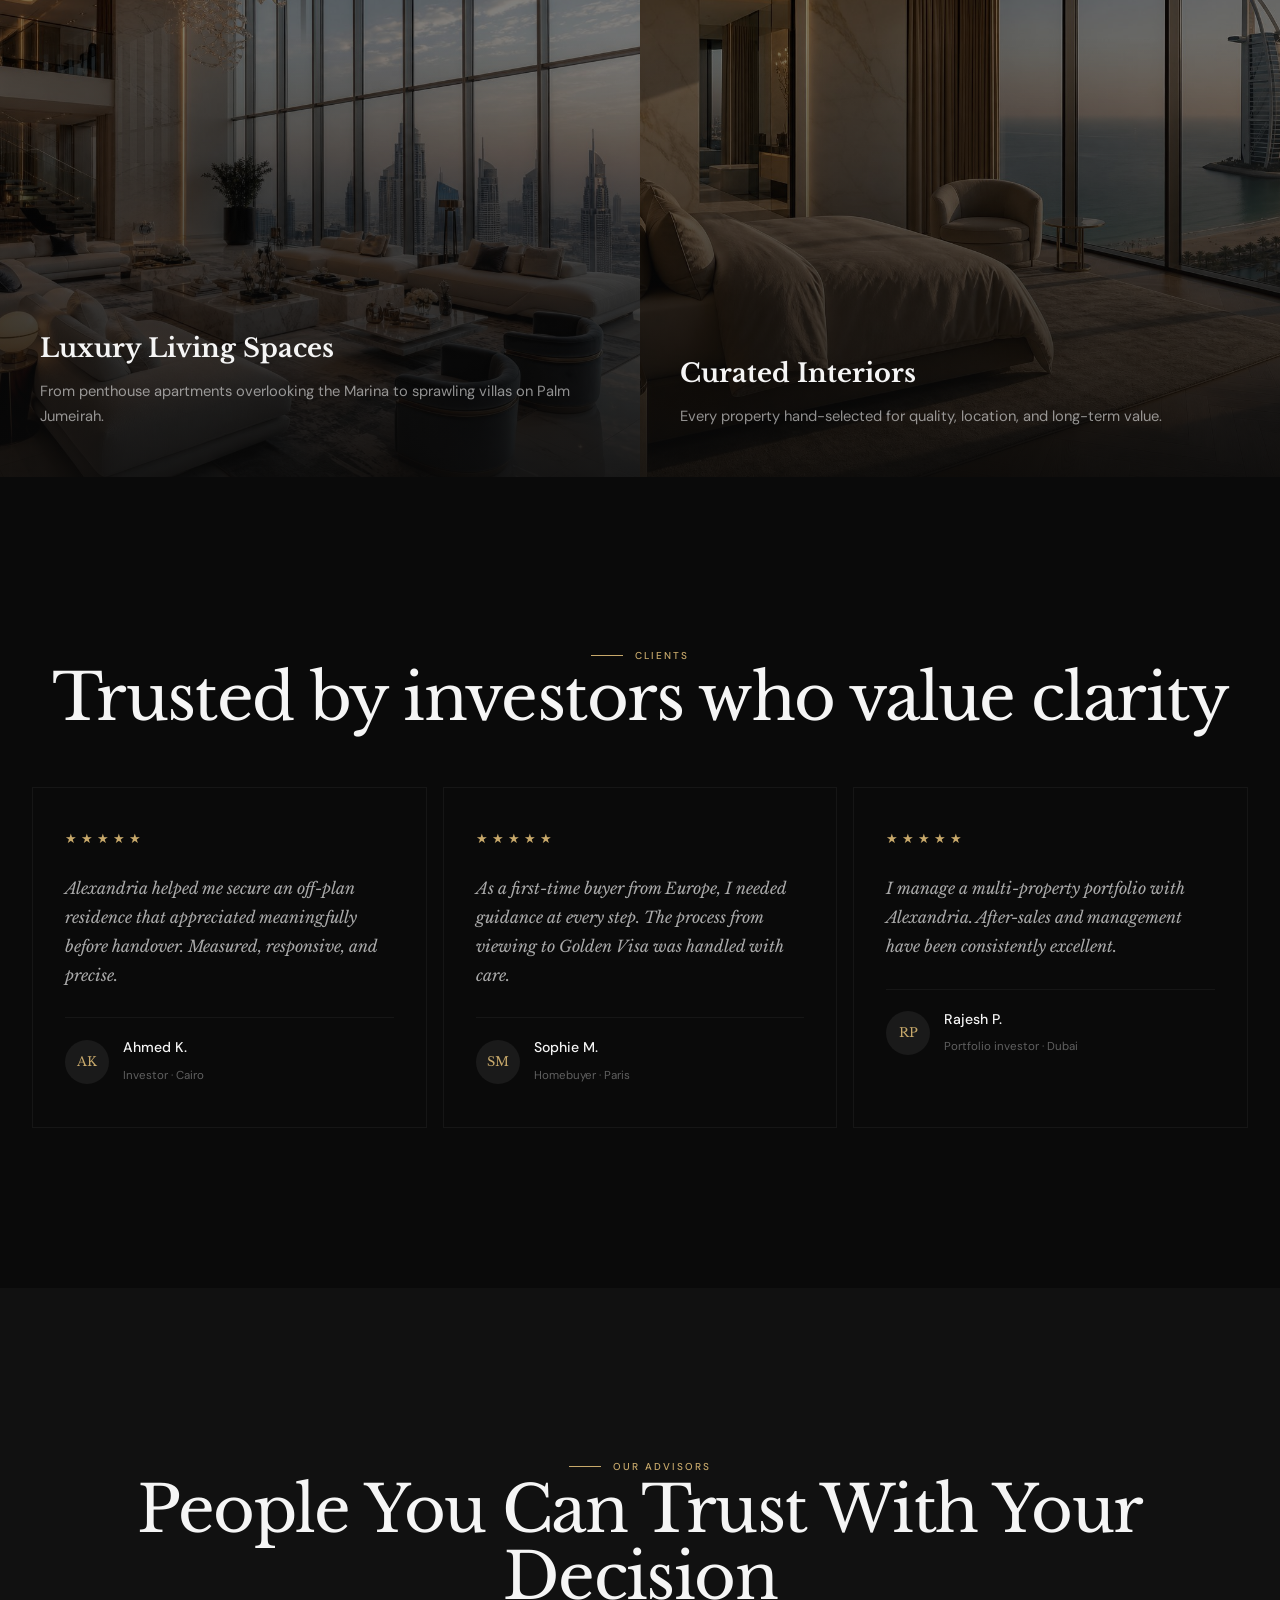
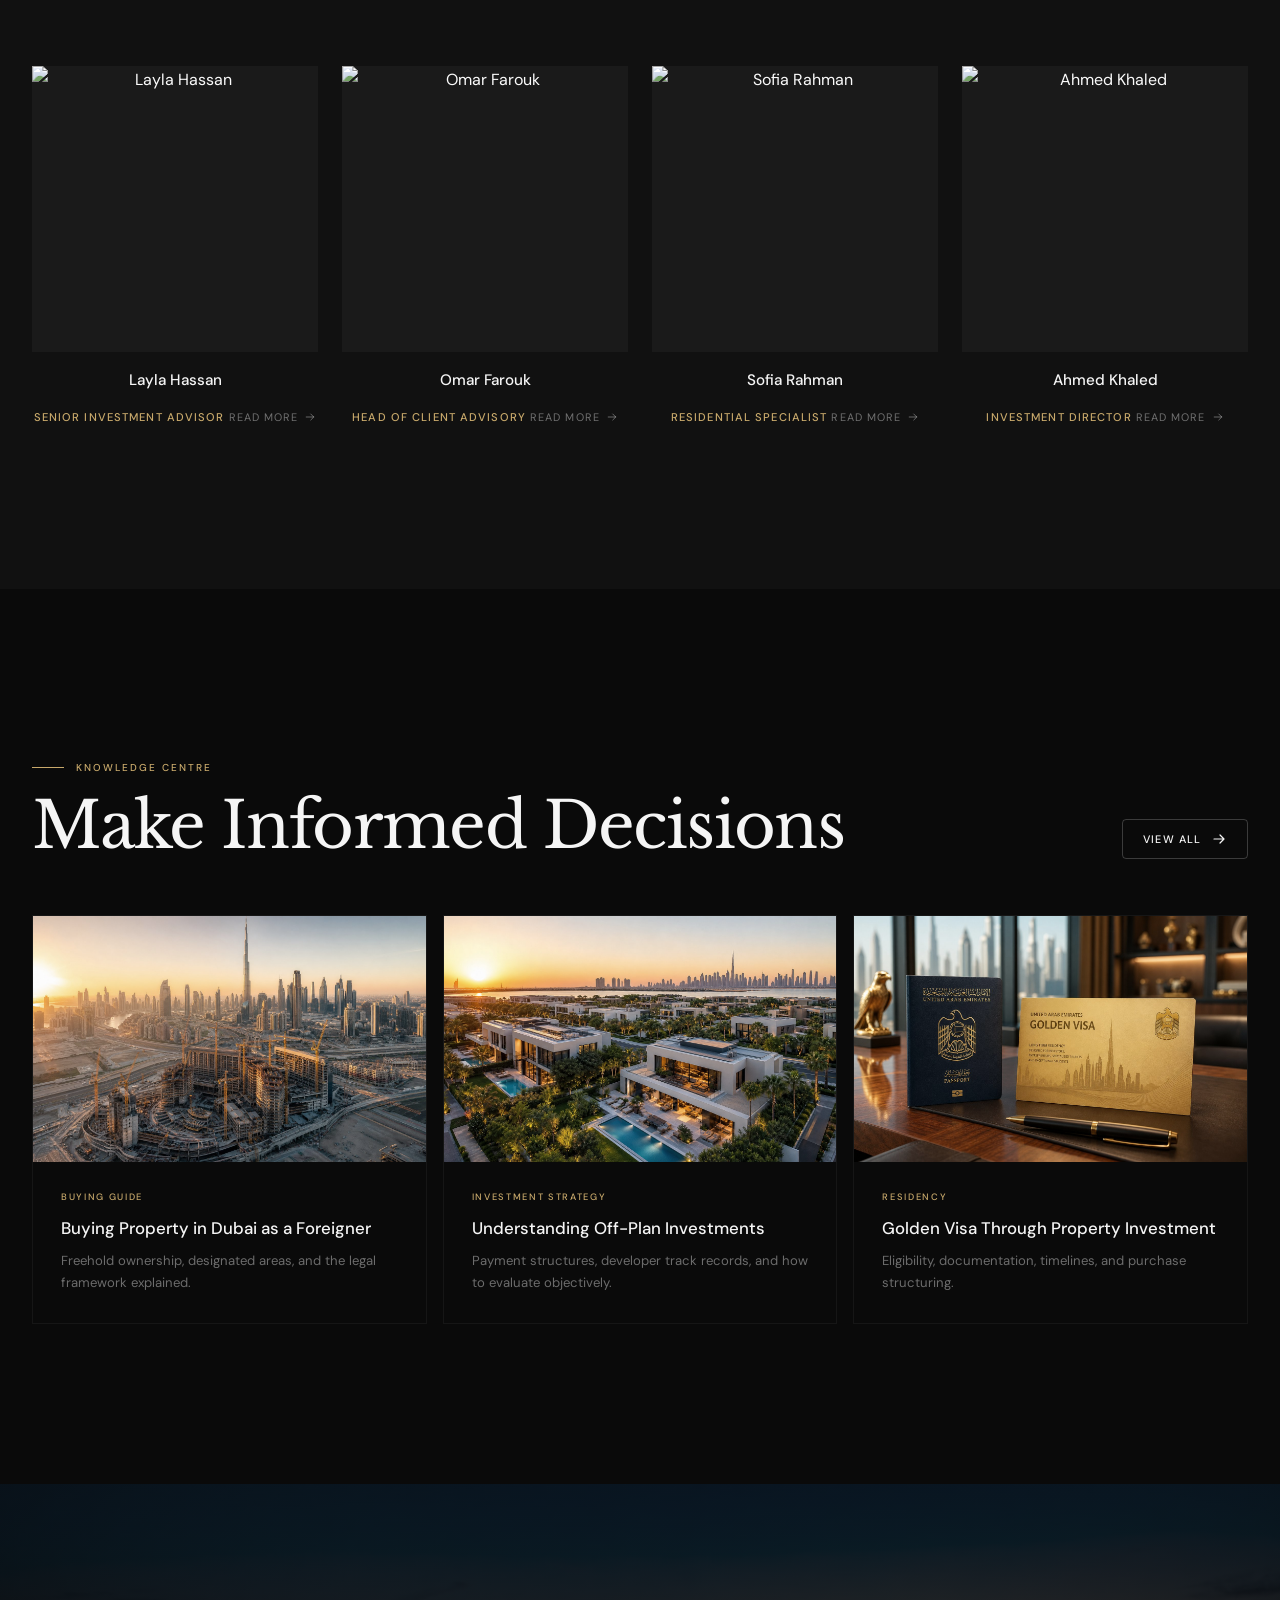
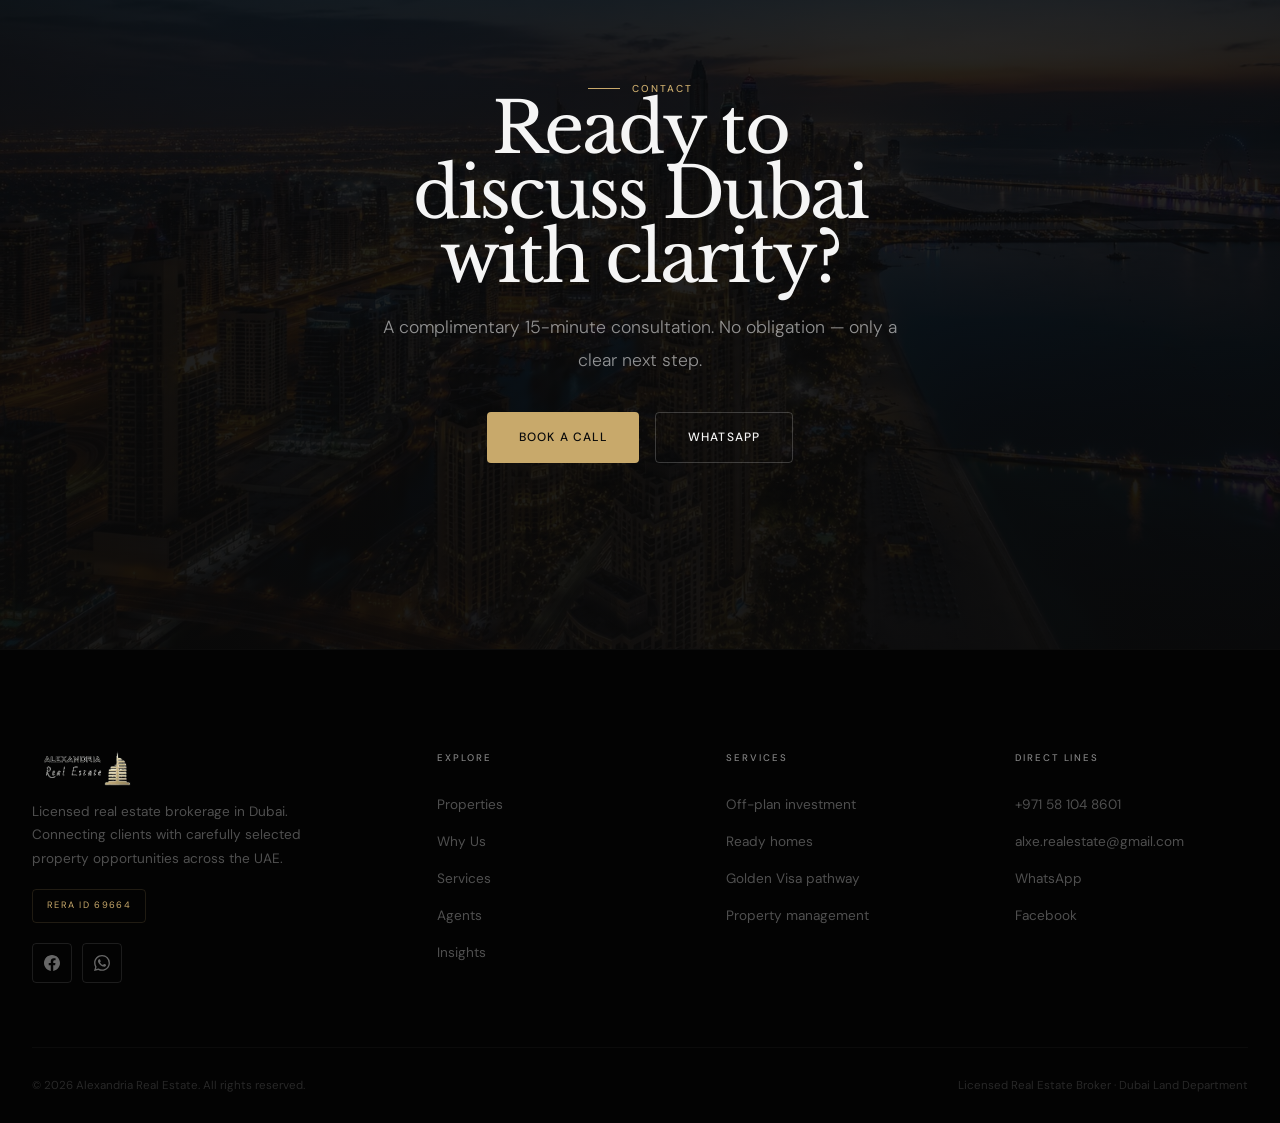
==== commit d47f372d: "Add Facebook page link to footer - Added Facebook link in footer Direct Lines column - Added Faceboo" ====
--- a/index.html
+++ b/index.html
@@ -98,8 +98,8 @@
     <div class="stats-row reveal">
       <div class="stat-item"><div class="stat-value" data-i18n="hero.s1">500+</div><div class="stat-label" data-i18n="hero.s1l">Properties Sold</div></div>
       <div class="stat-item"><div class="stat-value" data-i18n="hero.s2">AED 1.2B+</div><div class="stat-label" data-i18n="hero.s2l">Portfolio Managed</div></div>
-      <div class="stat-item"><div class="stat-value">30+</div><div class="stat-label">Nationalities Served</div></div>
-      <div class="stat-item"><div class="stat-value">12+</div><div class="stat-label">Years of Experience</div></div>
+      <div class="stat-item"><div class="stat-value">30+</div><div class="stat-label" data-i18n="hero.s4l">Nationalities Served</div></div>
+      <div class="stat-item"><div class="stat-value">12+</div><div class="stat-label" data-i18n="hero.s5l">Years of Experience</div></div>
     </div>
   </div>
 </section>
@@ -111,9 +111,9 @@
   </div>
   <div class="fullscreen-image-overlay"></div>
   <div class="fullscreen-image-content reveal">
-    <div class="label">The Dubai Lifestyle</div>
-    <h2 class="display">Live Where<br>the World Aspires<br>to Be.</h2>
-    <p>Year-round sunshine, world-class dining, pristine beaches, and a cosmopolitan community from over 200 nationalities.</p>
+    <div class="label" data-i18n="lifestyle.eye">The Dubai Lifestyle</div>
+    <h2 class="display" data-i18n="lifestyle.title" data-i18n-html>Live Where<br>the World Aspires<br>to Be.</h2>
+    <p data-i18n="lifestyle.lead">Year-round sunshine, world-class dining, pristine beaches, and a cosmopolitan community from over 200 nationalities.</p>
     <a href="#contact" class="btn btn-primary" data-i18n="nav.cta">Explore Opportunities</a>
   </div>
 </section>
@@ -161,9 +161,9 @@
   </div>
   <div class="fullscreen-image-overlay"></div>
   <div class="fullscreen-image-content reveal" style="text-align:center;max-width:700px">
-    <div class="label" style="justify-content:center">Community Focus</div>
-    <h2 class="display" style="font-size:clamp(2.5rem,5.5vw,4.5rem)">World-Class<br>Communities.</h2>
-    <p>From Dubai Marina's waterfront living to Dubai Hills' family-friendly suburbs — every community offers a distinct lifestyle and investment profile.</p>
+    <div class="label" style="justify-content:center" data-i18n="community.eye">Community Focus</div>
+    <h2 class="display" style="font-size:clamp(2.5rem,5.5vw,4.5rem)" data-i18n="community.title" data-i18n-html>World-Class<br>Communities.</h2>
+    <p data-i18n="community.lead">From Dubai Marina's waterfront living to Dubai Hills' family-friendly suburbs — every community offers a distinct lifestyle and investment profile.</p>
     <a href="#contact" class="btn btn-primary" data-i18n="nav.cta">Explore Communities</a>
   </div>
 </section>
@@ -221,7 +221,7 @@
         <div class="process-detail-num">01</div>
         <h3 data-i18n="proc.1t">Discovery</h3>
         <p data-i18n="proc.1d">Goals, budget, and timeline. A shortlist within 24 hours.</p>
-        <p>We begin with a private consultation to understand exactly what you're looking for — whether it's an investment property, a family home, or a Golden Visa-eligible unit. No pressure, just clarity.</p>
+        <p data-i18n="proc.1desc">We begin with a private consultation to understand exactly what you're looking for — whether it's an investment property, a family home, or a Golden Visa-eligible unit. No pressure, just clarity.</p>
       </div>
     </div>
 
@@ -234,7 +234,7 @@
         <div class="process-detail-num">02</div>
         <h3 data-i18n="proc.2t">Selection</h3>
         <p data-i18n="proc.2d">Vetted options with payment plans, yields, and location context.</p>
-        <p>We present a curated shortlist with transparent data — rental yields, capital appreciation trends, developer track records, and payment plan comparisons side by side.</p>
+        <p data-i18n="proc.2desc">We present a curated shortlist with transparent data — rental yields, capital appreciation trends, developer track records, and payment plan comparisons side by side.</p>
       </div>
     </div>
 
@@ -247,7 +247,7 @@
         <div class="process-detail-num">03</div>
         <h3 data-i18n="proc.3t">Viewing</h3>
         <p data-i18n="proc.3d">Virtual or on-site tours with clear side-by-side comparison.</p>
-        <p>Whether you're in Dubai or abroad, we arrange immersive virtual tours or in-person visits. Every property is presented with honest context — the strengths and the trade-offs.</p>
+        <p data-i18n="proc.3desc">Whether you're in Dubai or abroad, we arrange immersive virtual tours or in-person visits. Every property is presented with honest context — the strengths and the trade-offs.</p>
       </div>
     </div>
 
@@ -260,7 +260,7 @@
         <div class="process-detail-num">04</div>
         <h3 data-i18n="proc.4t">Completion</h3>
         <p data-i18n="proc.4d">Contracts, DLD registration, escrow, and handover handled.</p>
-        <p>From SPA review to Dubai Land Department registration, escrow coordination, and final handover — we manage every document and deadline so nothing falls through the cracks.</p>
+        <p data-i18n="proc.4desc">From SPA review to Dubai Land Department registration, escrow coordination, and final handover — we manage every document and deadline so nothing falls through the cracks.</p>
       </div>
     </div>
 
@@ -271,9 +271,9 @@
       </div>
       <div class="process-detail-copy">
         <div class="process-detail-num">05</div>
-        <h3>Ongoing Support</h3>
-        <p>Leasing, management, and portfolio growth — long after handover.</p>
-        <p>Your relationship with Alexandria doesn't end at the handover. We offer property management, tenant placement, resale advisory, and ongoing portfolio reviews as your investment grows.</p>
+        <h3 data-i18n="proc.5t">Ongoing Support</h3>
+        <p data-i18n="proc.5d">Leasing, management, and portfolio growth — long after handover.</p>
+        <p data-i18n="proc.5desc">Your relationship with Alexandria doesn't end at the handover. We offer property management, tenant placement, resale advisory, and ongoing portfolio reviews as your investment grows.</p>
       </div>
     </div>
   </div>
@@ -285,16 +285,16 @@
     <img src="images/dubai-interior-1.jpg" alt="Luxury living room" loading="lazy">
     <div class="split-image-overlay"></div>
     <div class="split-image-content reveal">
-      <h3>Luxury Living Spaces</h3>
-      <p>From penthouse apartments overlooking the Marina to sprawling villas on Palm Jumeirah.</p>
+      <h3 data-i18n="interiors.eye1">Luxury Living Spaces</h3>
+      <p data-i18n="interiors.desc1">From penthouse apartments overlooking the Marina to sprawling villas on Palm Jumeirah.</p>
     </div>
   </div>
   <div class="split-image-right">
     <img src="images/dubai-interior-2.jpg" alt="Master bedroom" loading="lazy">
     <div class="split-image-overlay"></div>
     <div class="split-image-content reveal">
-      <h3>Curated Interiors</h3>
-      <p>Every property hand-selected for quality, location, and long-term value.</p>
+      <h3 data-i18n="interiors.eye2">Curated Interiors</h3>
+      <p data-i18n="interiors.desc2">Every property hand-selected for quality, location, and long-term value.</p>
     </div>
   </div>
 </section>
@@ -331,32 +331,32 @@
   <div class="container-wide">
     <div class="section-header centered reveal" style="text-align:center;margin-bottom:56px">
       <div class="label" style="justify-content:center" data-i18n="page.agentsTitle">Our Advisors</div>
-      <h2 class="h1">People You Can Trust With Your Decision</h2>
+      <h2 class="h1" data-i18n="team.heading">People You Can Trust With Your Decision</h2>
     </div>
     <div class="team-grid reveal">
       <div class="team-card">
         <div class="team-photo"><img src="https://framerusercontent.com/images/HMFX014d4Hl4envjtSU5sIyZR0.jpg?width=465&height=600" alt="Layla Hassan" loading="lazy"></div>
         <h4 data-i18n="agents.1n">Layla Hassan</h4>
         <span class="role" data-i18n="agents.1r">Senior Investment Advisor</span>
-        <a href="#contact" class="read-more">Read More <svg viewBox="0 0 16 16" fill="none"><path d="M3 8h10M9 4l4 4-4 4" stroke="currentColor" stroke-width="1.2" stroke-linecap="round" stroke-linejoin="round"/></svg></a>
+        <a href="#contact" class="read-more"><span data-i18n="team.readMore">Read More</span> <svg viewBox="0 0 16 16" fill="none"><path d="M3 8h10M9 4l4 4-4 4" stroke="currentColor" stroke-width="1.2" stroke-linecap="round" stroke-linejoin="round"/></svg></a>
       </div>
       <div class="team-card">
         <div class="team-photo"><img src="https://framerusercontent.com/images/nfxlBHUxQvl6XCstMZeJDSVuqoU.jpg?width=465&height=600" alt="Omar Farouk" loading="lazy"></div>
         <h4 data-i18n="agents.2n">Omar Farouk</h4>
         <span class="role" data-i18n="agents.2r">Head of Client Advisory</span>
-        <a href="#contact" class="read-more">Read More <svg viewBox="0 0 16 16" fill="none"><path d="M3 8h10M9 4l4 4-4 4" stroke="currentColor" stroke-width="1.2" stroke-linecap="round" stroke-linejoin="round"/></svg></a>
+        <a href="#contact" class="read-more"><span data-i18n="team.readMore">Read More</span> <svg viewBox="0 0 16 16" fill="none"><path d="M3 8h10M9 4l4 4-4 4" stroke="currentColor" stroke-width="1.2" stroke-linecap="round" stroke-linejoin="round"/></svg></a>
       </div>
       <div class="team-card">
         <div class="team-photo"><img src="https://framerusercontent.com/images/Q5EnLEm9sjAUlyOVx7rFXRajiM.jpg?width=465&height=600" alt="Sofia Rahman" loading="lazy"></div>
         <h4 data-i18n="agents.3n">Sofia Rahman</h4>
         <span class="role" data-i18n="agents.3r">Residential Specialist</span>
-        <a href="#contact" class="read-more">Read More <svg viewBox="0 0 16 16" fill="none"><path d="M3 8h10M9 4l4 4-4 4" stroke="currentColor" stroke-width="1.2" stroke-linecap="round" stroke-linejoin="round"/></svg></a>
+        <a href="#contact" class="read-more"><span data-i18n="team.readMore">Read More</span> <svg viewBox="0 0 16 16" fill="none"><path d="M3 8h10M9 4l4 4-4 4" stroke="currentColor" stroke-width="1.2" stroke-linecap="round" stroke-linejoin="round"/></svg></a>
       </div>
       <div class="team-card">
         <div class="team-photo"><img src="https://framerusercontent.com/images/69u2DSWP1f3IejM6Y2hx3C1fygc.jpg?width=465&height=600" alt="Ahmed Khaled" loading="lazy"></div>
-        <h4>Ahmed Khaled</h4>
-        <span class="role">Investment Director</span>
-        <a href="#contact" class="read-more">Read More <svg viewBox="0 0 16 16" fill="none"><path d="M3 8h10M9 4l4 4-4 4" stroke="currentColor" stroke-width="1.2" stroke-linecap="round" stroke-linejoin="round"/></svg></a>
+        <h4 data-i18n="agents.4n">Ahmed Khaled</h4>
+        <span class="role" data-i18n="agents.4r">Investment Director</span>
+        <a href="#contact" class="read-more"><span data-i18n="team.readMore">Read More</span> <svg viewBox="0 0 16 16" fill="none"><path d="M3 8h10M9 4l4 4-4 4" stroke="currentColor" stroke-width="1.2" stroke-linecap="round" stroke-linejoin="round"/></svg></a>
       </div>
     </div>
   </div>
@@ -366,13 +366,13 @@
 <section class="section" id="insights">
   <div class="container-wide">
     <div class="featured-header reveal">
-      <div><div class="label">Knowledge Centre</div><h2 class="h1">Make Informed Decisions</h2></div>
-      <a href="#contact" class="btn btn-outline btn-sm">View All <svg viewBox="0 0 16 16" fill="none"><path d="M3 8h10M9 4l4 4-4 4" stroke="currentColor" stroke-width="1.2" stroke-linecap="round" stroke-linejoin="round"/></svg></a>
+      <div><div class="label" data-i18n="insights.eye">Knowledge Centre</div><h2 class="h1" data-i18n="insights.title">Make Informed Decisions</h2></div>
+      <a href="#contact" class="btn btn-outline btn-sm"><span data-i18n="insights.viewAll">View All</span> <svg viewBox="0 0 16 16" fill="none"><path d="M3 8h10M9 4l4 4-4 4" stroke="currentColor" stroke-width="1.2" stroke-linecap="round" stroke-linejoin="round"/></svg></a>
     </div>
     <div class="insights-grid reveal">
-      <a href="#contact" class="insight-card"><div class="insight-img"><img src="images/insight-1.jpg" alt="Buying guide" loading="lazy"></div><div class="insight-body"><div class="insight-category">Buying Guide</div><h3>Buying Property in Dubai as a Foreigner</h3><p>Freehold ownership, designated areas, and the legal framework explained.</p></div></a>
-      <a href="#contact" class="insight-card"><div class="insight-img"><img src="images/insight-2.jpg" alt="Off-plan guide" loading="lazy"></div><div class="insight-body"><div class="insight-category">Investment Strategy</div><h3>Understanding Off-Plan Investments</h3><p>Payment structures, developer track records, and how to evaluate objectively.</p></div></a>
-      <a href="#contact" class="insight-card"><div class="insight-img"><img src="images/insight-3.jpg" alt="Golden Visa" loading="lazy"></div><div class="insight-body"><div class="insight-category">Residency</div><h3>Golden Visa Through Property Investment</h3><p>Eligibility, documentation, timelines, and purchase structuring.</p></div></a>
+      <a href="#contact" class="insight-card"><div class="insight-img"><img src="images/insight-1.jpg" alt="Buying guide" loading="lazy"></div><div class="insight-body"><div class="insight-category" data-i18n="insights.1cat">Buying Guide</div><h3 data-i18n="insights.1t">Buying Property in Dubai as a Foreigner</h3><p data-i18n="insights.1d">Freehold ownership, designated areas, and the legal framework explained.</p></div></a>
+      <a href="#contact" class="insight-card"><div class="insight-img"><img src="images/insight-2.jpg" alt="Off-plan guide" loading="lazy"></div><div class="insight-body"><div class="insight-category" data-i18n="insights.2cat">Investment Strategy</div><h3 data-i18n="insights.2t">Understanding Off-Plan Investments</h3><p data-i18n="insights.2d">Payment structures, developer track records, and how to evaluate objectively.</p></div></a>
+      <a href="#contact" class="insight-card"><div class="insight-img"><img src="images/insight-3.jpg" alt="Golden Visa" loading="lazy"></div><div class="insight-body"><div class="insight-category" data-i18n="insights.3cat">Residency</div><h3 data-i18n="insights.3t">Golden Visa Through Property Investment</h3><p data-i18n="insights.3d">Eligibility, documentation, timelines, and purchase structuring.</p></div></a>
     </div>
   </div>
 </section>
@@ -385,7 +385,7 @@
   <div class="fullscreen-image-overlay" style="background:linear-gradient(180deg,rgba(10,10,10,0.7) 0%,rgba(10,10,10,0.85) 100%)"></div>
   <div class="fullscreen-image-content reveal" style="text-align:center;max-width:650px">
     <div class="label" style="justify-content:center" data-i18n="con.eye">Start the Conversation</div>
-    <h2 class="display" style="font-size:clamp(2.5rem,5.5vw,4.5rem)" data-i18n="cta.title">Let's Find the Right<br>Property for You.</h2>
+    <h2 class="display" style="font-size:clamp(2.5rem,5.5vw,4.5rem)" data-i18n="cta.title" data-i18n-html>Let's Find the Right<br>Property for You.</h2>
     <p data-i18n="cta.lead">Every investor has different goals. Let's understand yours and recommend opportunities that fit — not just what's available.</p>
     <div class="cta-actions" style="display:flex;gap:16px;justify-content:center;flex-wrap:wrap;margin-top:36px">
       <a href="#" class="btn btn-primary" data-wa data-i18n="cta.1">Schedule Your Private Consultation</a>
@@ -402,14 +402,18 @@
         <a href="/" class="logo"><img src="assets/logo.png" alt="Alexandria" class="logo-img"></a>
         <p data-i18n="foot.about">Licensed real estate brokerage in Dubai. Connecting discerning clients with carefully selected property opportunities across the UAE.</p>
         <span class="rera-badge">RERA ID 69664</span>
+        <div class="socials" style="display:flex;gap:10px;margin-top:20px">
+          <a href="https://www.facebook.com/profile.php?id=61577548244266" target="_blank" rel="noopener noreferrer" aria-label="Facebook" style="width:40px;height:40px;border:1px solid rgba(255,255,255,0.1);display:grid;place-items:center;border-radius:4px;color:rgba(255,255,255,0.4);transition:all 0.3s ease"><svg viewBox="0 0 24 24" fill="currentColor" width="16" height="16"><path d="M24 12.073c0-6.627-5.373-12-12-12s-12 5.373-12 12c0 5.99 4.388 10.954 10.125 11.854v-8.385H7.078v-3.47h3.047V9.43c0-3.007 1.792-4.669 4.533-4.669 1.312 0 2.686.235 2.686.235v2.953H15.83c-1.491 0-1.956.925-1.956 1.874v2.25h3.328l-.532 3.47h-2.796v8.385C19.612 23.027 24 18.062 24 12.073z"/></svg></a>
+          <a href="#" data-wa aria-label="WhatsApp" style="width:40px;height:40px;border:1px solid rgba(255,255,255,0.1);display:grid;place-items:center;border-radius:4px;color:rgba(255,255,255,0.4);transition:all 0.3s ease"><svg viewBox="0 0 24 24" fill="currentColor" width="16" height="16"><path d="M17.472 14.382c-.297-.149-1.758-.867-2.03-.967-.273-.099-.471-.148-.67.15-.197.297-.767.966-.94 1.164-.173.199-.347.223-.644.075-.297-.15-1.255-.463-2.39-1.475-.883-.788-1.48-1.761-1.653-2.059-.173-.297-.018-.458.13-.606.134-.133.298-.347.446-.52.149-.174.198-.298.298-.497.099-.198.05-.371-.025-.52-.075-.149-.669-1.612-.916-2.207-.242-.579-.487-.5-.669-.51-.173-.008-.371-.01-.57-.01-.198 0-.52.074-.792.372-.272.297-1.04 1.016-1.04 2.479 0 1.462 1.065 2.875 1.213 3.074.149.198 2.096 3.2 5.077 4.487.709.306 1.262.489 1.694.625.712.227 1.36.195 1.871.118.571-.085 1.758-.719 2.006-1.413.248-.694.248-1.289.173-1.413-.074-.124-.272-.198-.57-.347m-5.421 7.403h-.004a9.87 9.87 0 01-5.031-1.378l-.361-.214-3.741.982.998-3.648-.235-.374a9.86 9.86 0 01-1.51-5.26c.001-5.45 4.436-9.884 9.888-9.884 2.64 0 5.122 1.03 6.988 2.898a9.825 9.825 0 012.893 6.994c-.003 5.45-4.435 9.884-9.885 9.884m8.413-18.297A11.815 11.815 0 0012.05 0C5.495 0 .16 5.335.157 11.892c0 2.096.547 4.142 1.588 5.945L.057 24l6.305-1.654a11.882 11.882 0 005.683 1.448h.005c6.554 0 11.89-5.335 11.893-11.893a11.821 11.821 0 00-3.48-8.413z"/></svg></a>
+        </div>
       </div>
       <div class="footer-col"><h4 data-i18n="foot.explore">Explore</h4><a href="#properties" data-i18n="nav.properties">Properties</a><a href="#about" data-i18n="nav.about">About Us</a><a href="#services" data-i18n="nav.services">Services</a><a href="#team" data-i18n="nav.agents">Advisors</a><a href="#insights">Insights</a></div>
       <div class="footer-col"><h4 data-i18n="foot.services">Services</h4><a href="#contact" data-i18n="svc.1t">Off-plan Investment</a><a href="#contact" data-i18n="svc.2t">Ready Homes</a><a href="#contact" data-i18n="svc.5t">Golden Visa</a><a href="#contact" data-i18n="svc.4t">Property Management</a></div>
-      <div class="footer-col"><h4 data-i18n="con.info">Direct Lines</h4><a href="tel:+971581048601">+971 58 104 8601</a><a href="mailto:alxe.realestate@gmail.com">alxe.realestate@gmail.com</a><a href="#" data-wa>WhatsApp</a></div>
+      <div class="footer-col"><h4 data-i18n="con.info">Direct Lines</h4><a href="tel:+971581048601">+971 58 104 8601</a><a href="mailto:alxe.realestate@gmail.com">alxe.realestate@gmail.com</a><a href="#" data-wa>WhatsApp</a><a href="https://www.facebook.com/profile.php?id=61577548244266" target="_blank" rel="noopener noreferrer">Facebook</a></div>
     </div>
     <div class="footer-bottom">
       <span data-i18n="foot.rights">© 2026 Alexandria Real Estate. All rights reserved.</span>
-      <span>Licensed Real Estate Broker · Dubai Land Department</span>
+      <span data-i18n="foot.licensed">Licensed Real Estate Broker · Dubai Land Department</span>
     </div>
   </div>
 </footer>
@@ -417,7 +421,7 @@
 <!-- WhatsApp Float -->
 <a href="#" class="wa-float" data-wa aria-label="WhatsApp">
   <svg viewBox="0 0 24 24" fill="currentColor"><path d="M17.472 14.382c-.297-.149-1.758-.867-2.03-.967-.273-.099-.471-.148-.67.15-.197.297-.767.966-.94 1.164-.173.199-.347.223-.644.075-.297-.15-1.255-.463-2.39-1.475-.883-.788-1.48-1.761-1.653-2.059-.173-.297-.018-.458.13-.606.134-.133.298-.347.446-.52.149-.174.198-.298.298-.497.099-.198.05-.371-.025-.52-.075-.149-.669-1.612-.916-2.207-.242-.579-.487-.5-.669-.51-.173-.008-.371-.01-.57-.01-.198 0-.52.074-.792.372-.272.297-1.04 1.016-1.04 2.479 0 1.462 1.065 2.875 1.213 3.074.149.198 2.096 3.2 5.077 4.487.709.306 1.262.489 1.694.625.712.227 1.36.195 1.871.118.571-.085 1.758-.719 2.006-1.413.248-.694.248-1.289.173-1.413-.074-.124-.272-.198-.57-.347m-5.421 7.403h-.004a9.87 9.87 0 01-5.031-1.378l-.361-.214-3.741.982.998-3.648-.235-.374a9.86 9.86 0 01-1.51-5.26c.001-5.45 4.436-9.884 9.888-9.884 2.64 0 5.122 1.03 6.988 2.898a9.825 9.825 0 012.893 6.994c-.003 5.45-4.435 9.884-9.885 9.884m8.413-18.297A11.815 11.815 0 0012.05 0C5.495 0 .16 5.335.157 11.892c0 2.096.547 4.142 1.588 5.945L.057 24l6.305-1.654a11.882 11.882 0 005.683 1.448h.005c6.554 0 11.89-5.335 11.893-11.893a11.821 11.821 0 00-3.48-8.413z"/></svg>
-  <span>Speak with a Dubai Property Advisor</span>
+  <span data-i18n="wa.float">Speak with a Dubai Property Advisor</span>
 </a>
 
 <!-- Main JS with i18n, lang toggle, hero rotator, forms, etc. -->
--- a/css/ui-enhancements.css
+++ b/css/ui-enhancements.css
@@ -344,8 +344,8 @@
 .hero {
   position: relative;
   min-height: 100vh; min-height: 100dvh;
-  display: flex; align-items: flex-end;
-  padding: 0 0 100px;
+  display: flex; flex-direction: column; justify-content: flex-end;
+  padding: calc(var(--header-h) + 60px) 0 100px;
   overflow: hidden;
   background: #000;
 }
@@ -397,12 +397,12 @@
 }
 .hero h1 {
   font-family: var(--font-serif);
-  font-size: clamp(3.2rem, 7.5vw, 6.5rem);
-  line-height: 0.92;
-  letter-spacing: -0.04em;
-  color: var(--white);
-  max-width: 11ch;
-  margin-bottom: 32px;
+  font-size: clamp(2.4rem, 5.5vw, 4.5rem);
+  line-height: 1.0;
+  letter-spacing: -0.035em;
+  color: var(--white);
+  max-width: 16ch;
+  margin-bottom: 28px;
   text-shadow: 0 20px 60px rgba(0,0,0,0.3);
 }
 .hero h1 em {
@@ -1045,6 +1045,13 @@
   line-height: 1.7;
 }
 
+/* ---- Social Icons ---- */
+.socials a:hover {
+  border-color: var(--gold);
+  color: var(--gold);
+  transform: translateY(-2px);
+}
+
 /* ---- Footer ---- */
 .site-footer {
   background: #030303;
@@ -1169,6 +1176,7 @@
   .header-enquire { display: none; }
   .menu-toggle { display: flex; }
   .header-actions { gap: 10px; }
+  .hero h1 { font-size: clamp(2rem, 5vw, 3.2rem); max-width: 16ch; }
   .about-split { grid-template-columns: 1fr; gap: 56px; }
   .about-images { order: -1; }
   .prop-grid, .services-grid, .testimonials-grid, .insights-grid { grid-template-columns: repeat(2, 1fr); }
@@ -1187,7 +1195,7 @@
   .section { padding: 80px 0; }
   .section-sm { padding: 60px 0; }
   .hero { padding-bottom: 60px; }
-  .hero h1 { font-size: clamp(2.4rem, 11vw, 3.5rem); }
+  .hero h1 { font-size: clamp(2rem, 8vw, 2.8rem); max-width: 18ch; }
   .hero-actions { flex-direction: column; }
   .hero-actions .btn { width: 100%; }
   .prop-grid, .services-grid, .testimonials-grid, .insights-grid, .team-grid { grid-template-columns: 1fr; }
@@ -1207,7 +1215,7 @@
   .split-image-content { padding: 32px 24px; }
 }
 @media (max-width: 400px) {
-  .hero h1 { font-size: 2.2rem; }
+  .hero h1 { font-size: 1.8rem; max-width: 20ch; }
   .stats-row { grid-template-columns: 1fr; }
 }
 @media (prefers-reduced-motion: reduce) {
